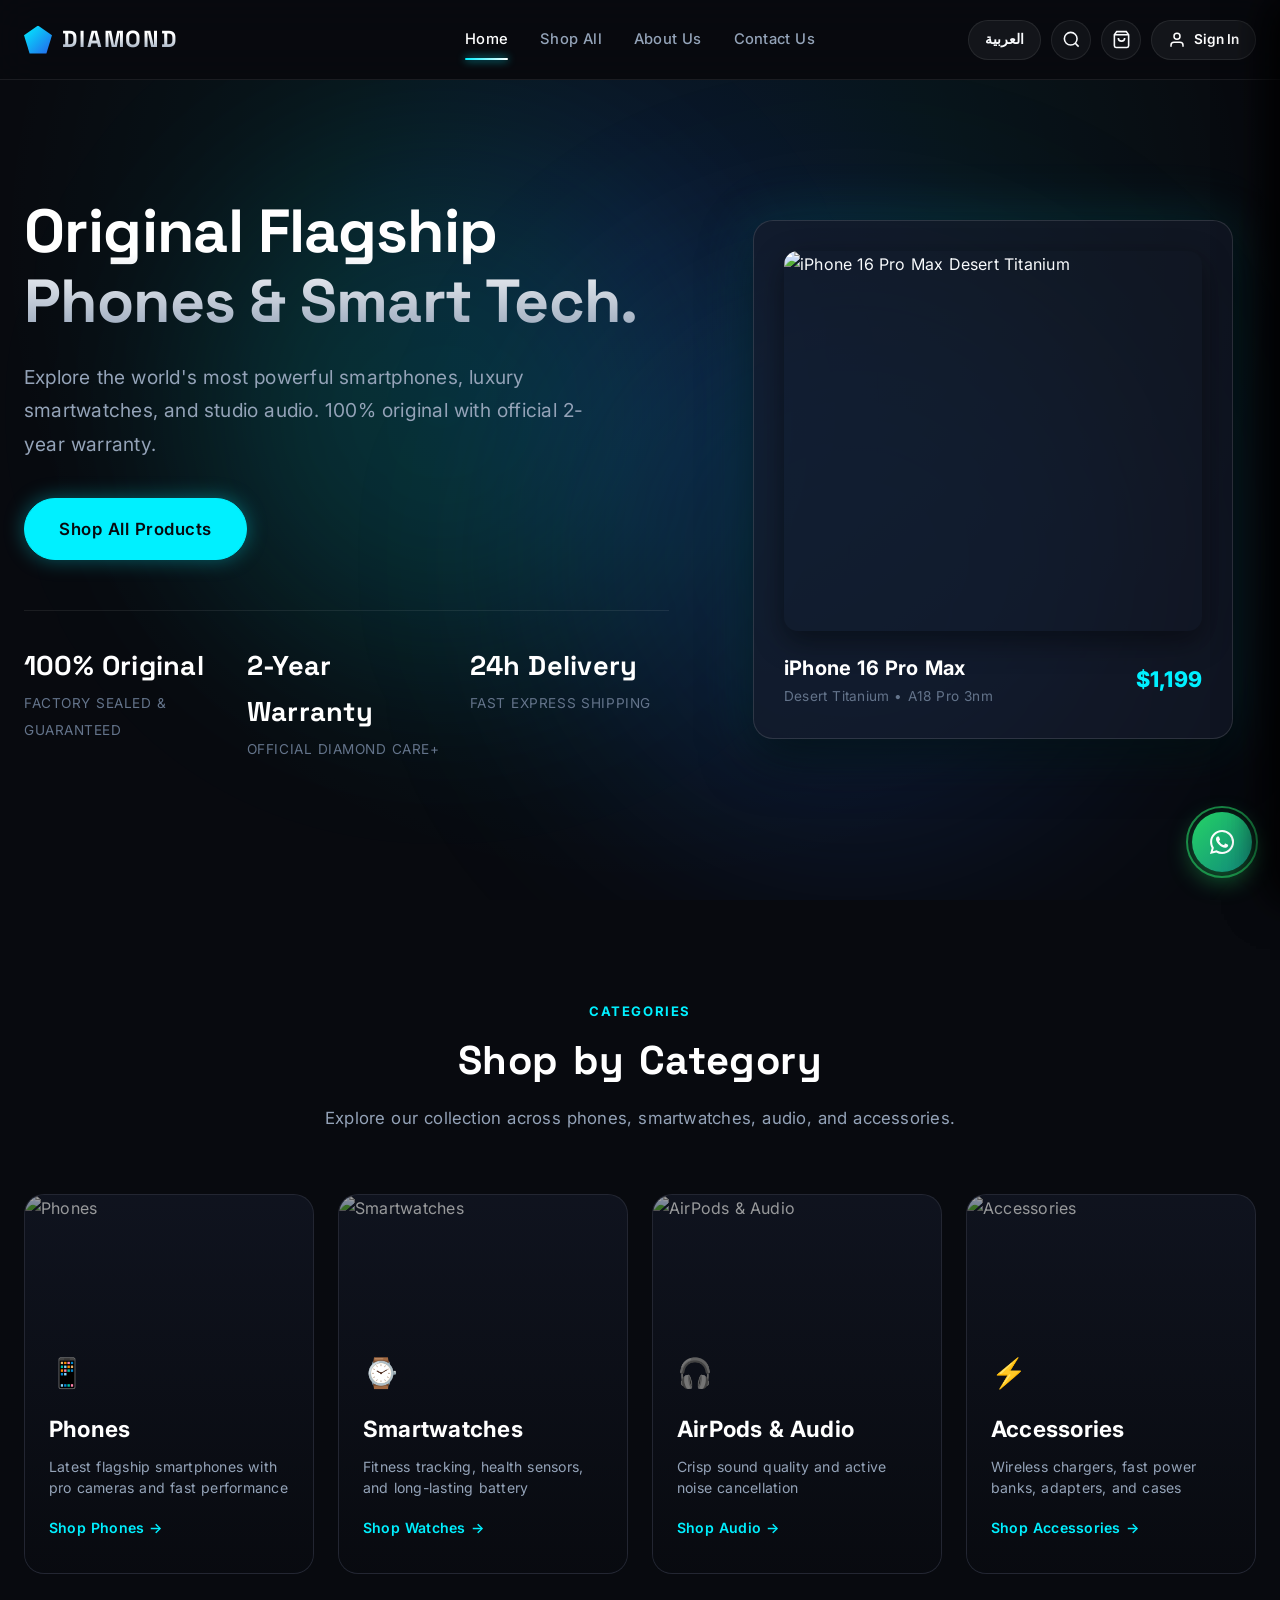
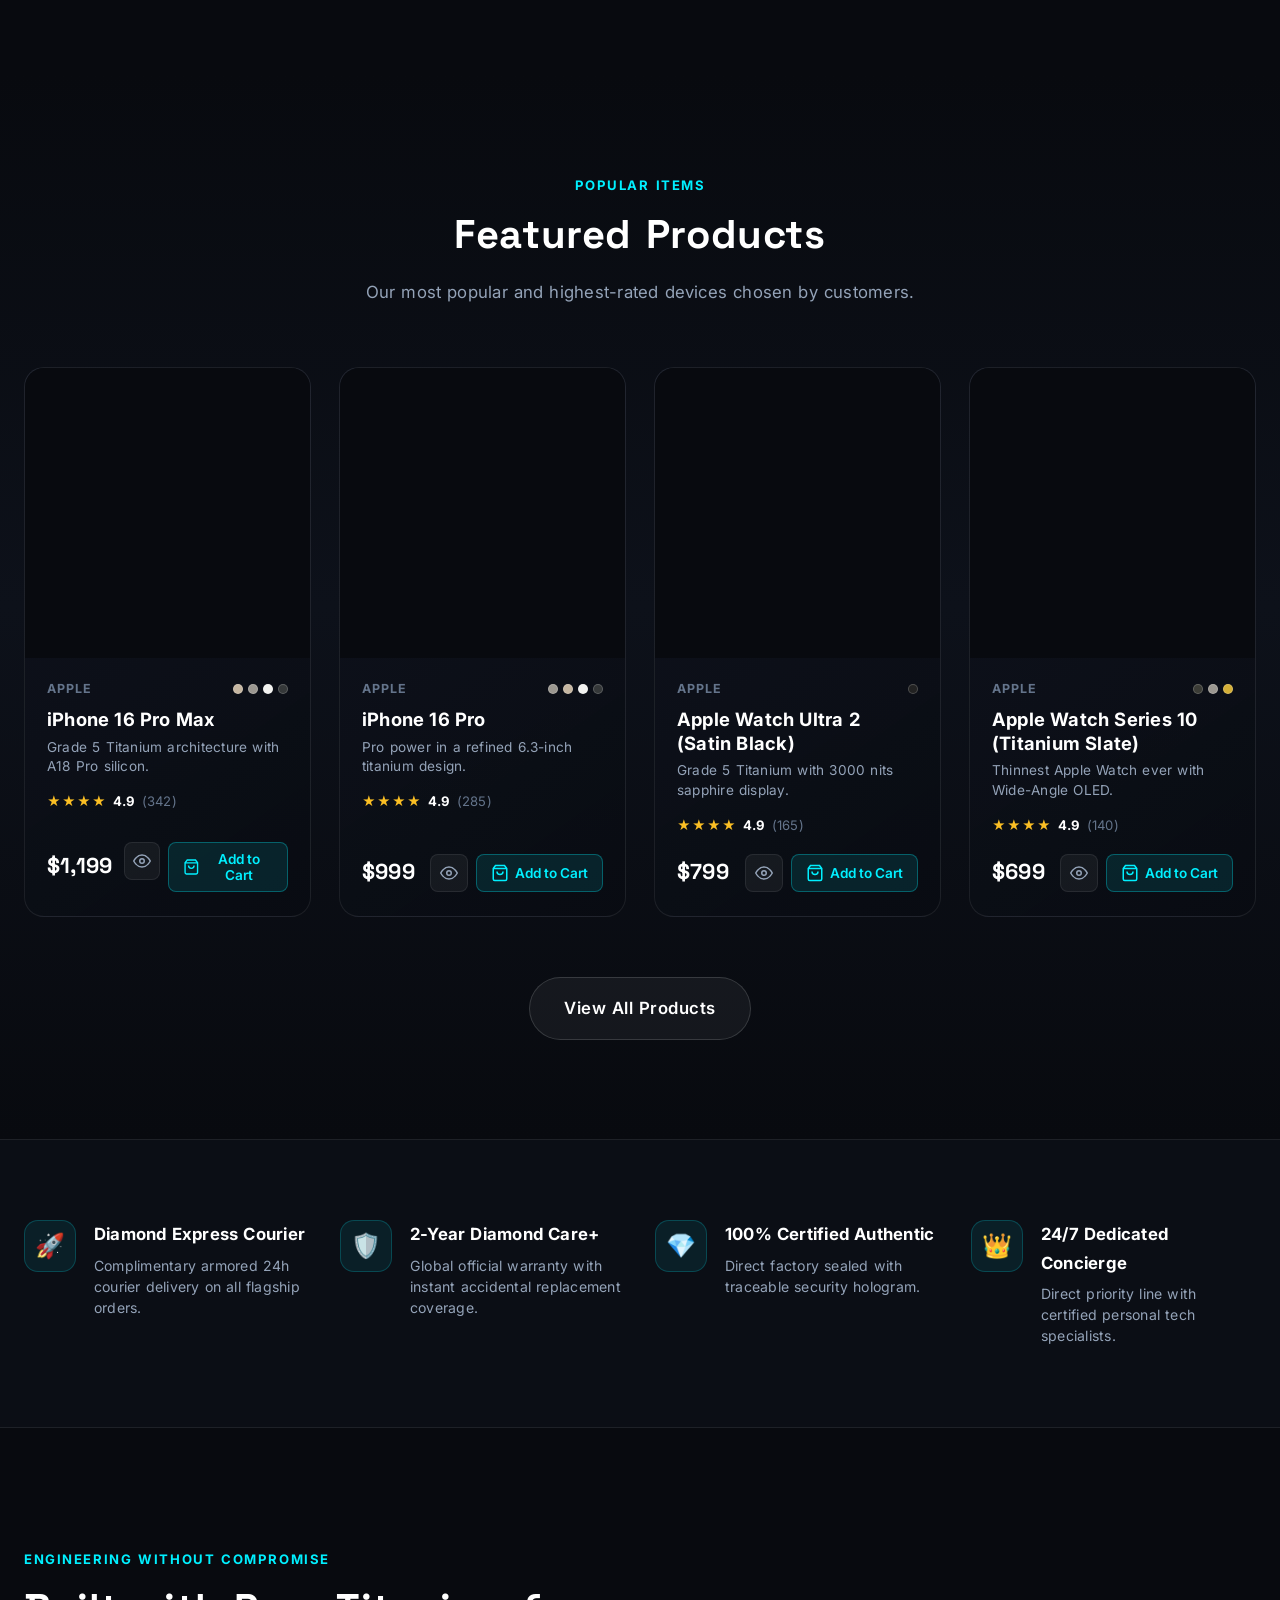
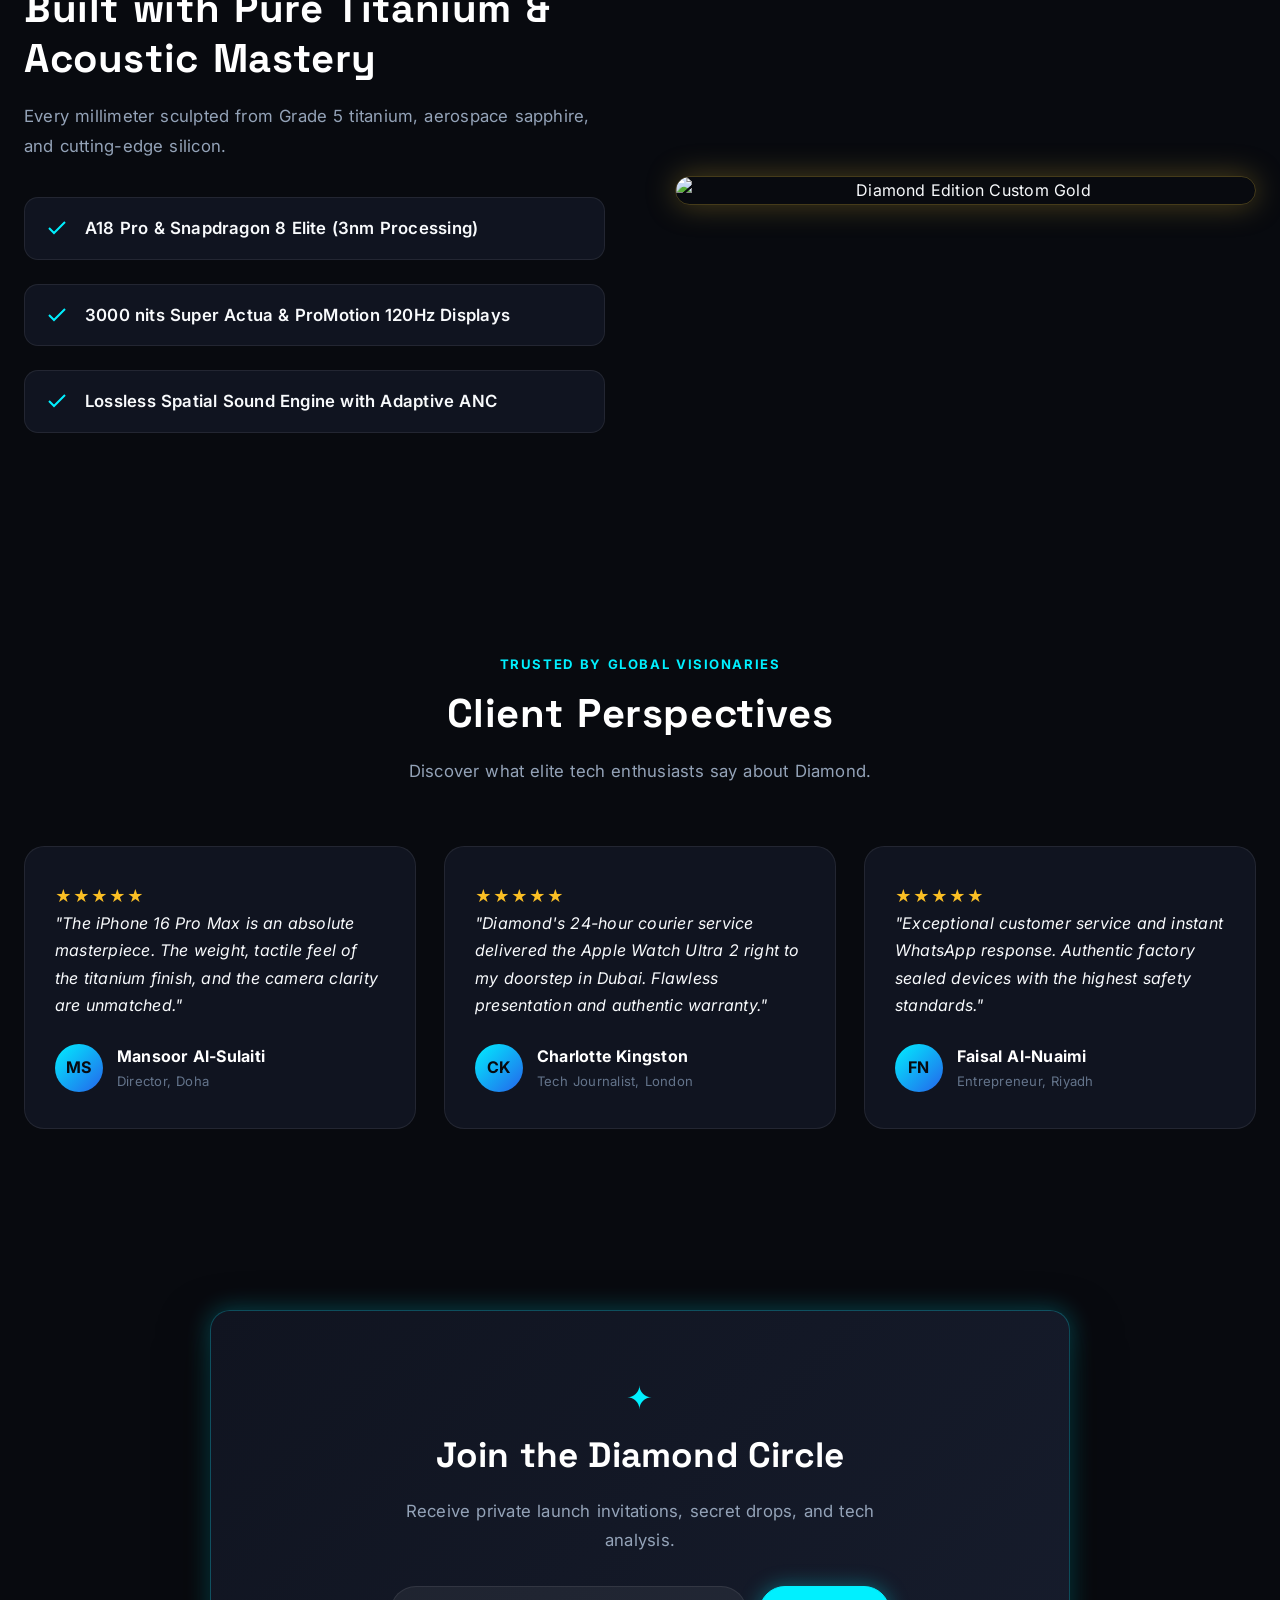
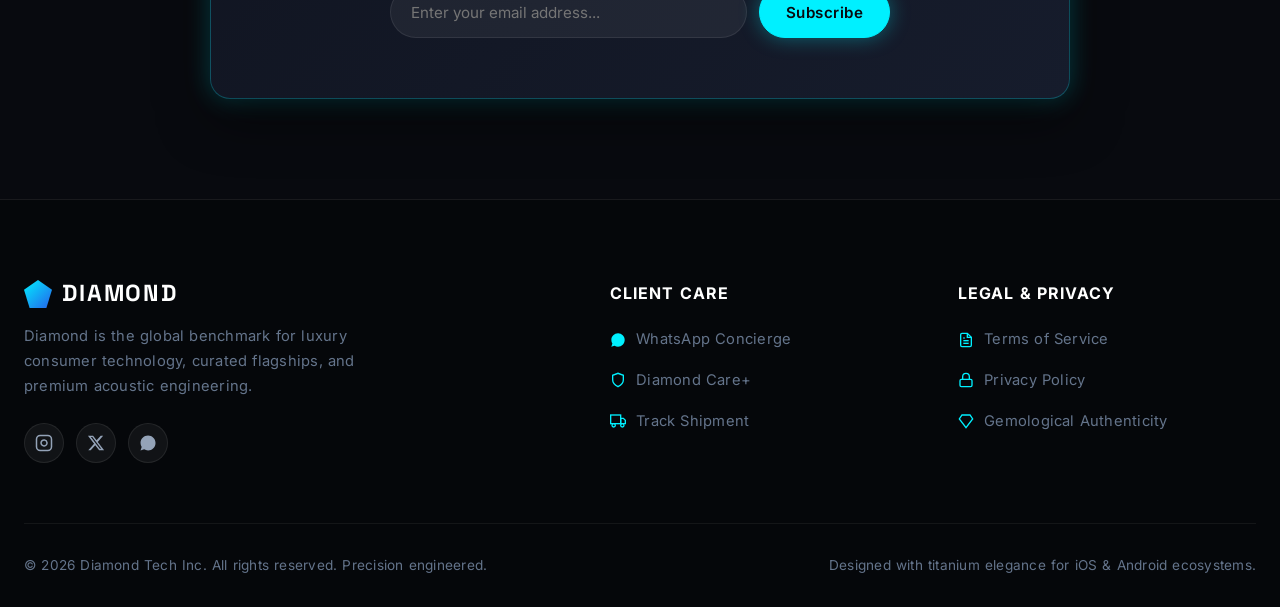
==== index.html @ 1141e65d "changes" ====
<!DOCTYPE html>
<html lang="en" dir="ltr">
<head>
  <meta charset="UTF-8">
  <meta name="viewport" content="width=device-width, initial-scale=1.0">
  <title>Diamond — Next-Gen Tech Elegance | Flagship Phones, Watches & Audio</title>
  <meta name="description" content="Discover Diamond - the luxury benchmark for flagship smartphones, sapphire smartwatches, Hi-Res AirPods, and titanium accessories.">
  <link rel="canonical" href="https://diamondtech.luxury/index.html">

  <!-- Open Graph / Facebook / WhatsApp -->
  <meta property="og:type" content="website">
  <meta property="og:url" content="https://diamondtech.luxury/index.html">
  <meta property="og:title" content="Diamond — Next-Gen Tech Elegance | Flagship Phones, Watches & Audio">
  <meta property="og:description" content="Discover Diamond - the luxury benchmark for flagship smartphones, sapphire smartwatches, Hi-Res AirPods, and titanium accessories.">
  <meta property="og:image" content="https://images.unsplash.com/photo-1592750475338-74b7b21085ab?auto=format&fit=crop&w=1200&q=85">
  <meta property="og:site_name" content="Diamond Luxury Tech">

  <!-- Twitter / X -->
  <meta name="twitter:card" content="summary_large_image">
  <meta name="twitter:title" content="Diamond — Next-Gen Tech Elegance">
  <meta name="twitter:description" content="Discover Diamond - luxury benchmark for flagship smartphones, smartwatches, and acoustics.">
  <meta name="twitter:image" content="https://images.unsplash.com/photo-1592750475338-74b7b21085ab?auto=format&fit=crop&w=1200&q=85">

  <!-- Schema.org WebSite Structured Data -->
  <script type="application/ld+json">
  {
    "@context": "https://schema.org",
    "@type": "WebSite",
    "name": "Diamond Luxury Tech",
    "url": "https://diamondtech.luxury/",
    "potentialAction": {
      "@type": "SearchAction",
      "target": "https://diamondtech.luxury/shop.html?search={search_term_string}",
      "query-input": "required name=search_term_string"
    }
  }
  </script>
  
  <!-- Favicon Vector -->
  <link rel="icon" type="image/svg+xml" href="data:image/svg+xml,<svg xmlns='http://www.w3.org/2000/svg' viewBox='0 0 100 100'><polygon points='50,5 95,35 80,95 20,95 5,35' fill='%2300f0ff'/></svg>">
  
  <!-- Stylesheets -->
  <link rel="stylesheet" href="css/style.css">
  <link rel="stylesheet" href="css/components.css">
  <link rel="stylesheet" href="css/rtl.css">
</head>
<body>

  <!-- Sticky Luxury Header -->
  <header class="diamond-navbar">
    <div class="container navbar-inner">
      <!-- Brand Logo -->
      <a href="index.html" class="brand-logo" aria-label="Diamond Home">
        <span class="diamond-gem-icon"></span>
        <span class="brand-name-text" data-i18n="brandName">Diamond</span>
      </a>

      <!-- Desktop Navigation Links -->
      <nav class="nav-menu">
        <ul class="nav-links">
          <li><a href="index.html" class="nav-link is-active" data-i18n="navHome">Home</a></li>
          <li><a href="shop.html" class="nav-link" data-i18n="navShop">Shop All</a></li>
          <li><a href="about.html" class="nav-link" data-i18n="navAbout">About Us</a></li>
          <li><a href="contact.html" class="nav-link" data-i18n="navContact">Contact Us</a></li>
        </ul>
      </nav>

      <!-- Nav Actions -->
      <div class="nav-actions">
        <!-- Language Switcher -->
        <button type="button" class="btn-lang-toggle" title="Switch Language (EN / AR)">
          <span class="lang-text">العربية</span>
        </button>

        <!-- Search Button -->
        <button type="button" class="nav-icon-btn btn-search-trigger" aria-label="Search">
          <svg width="19" height="19" viewBox="0 0 24 24" fill="none" stroke="currentColor" stroke-width="2"><circle cx="11" cy="11" r="8"></circle><line x1="21" y1="21" x2="16.65" y2="16.65"></line></svg>
        </button>

        <!-- Cart Button (Opens Drawer) -->
        <button type="button" class="nav-icon-btn btn-cart-trigger" aria-label="Shopping Cart">
          <svg width="19" height="19" viewBox="0 0 24 24" fill="none" stroke="currentColor" stroke-width="2"><path d="M6 2L3 6v14a2 2 0 0 0 2 2h14a2 2 0 0 0 2-2V6l-3-4z"></path><line x1="3" y1="6" x2="21" y2="6"></line><path d="M16 10a4 4 0 0 1-8 0"></path></svg>
          <span class="cart-count-badge" style="display:none;">0</span>
        </button>

        <!-- User Authentication Trigger Container -->
        <div class="auth-nav-container"></div>

        <!-- Mobile Menu Toggle -->
        <button type="button" class="mobile-menu-toggle" aria-label="Open Mobile Menu">
          <svg width="22" height="22" viewBox="0 0 24 24" fill="none" stroke="currentColor" stroke-width="2"><line x1="3" y1="12" x2="21" y2="12"></line><line x1="3" y1="6" x2="21" y2="6"></line><line x1="3" y1="18" x2="21" y2="18"></line></svg>
        </button>
      </div>
    </div>
  </header>

  <!-- Mobile Navigation Drawer -->
  <div class="mobile-nav-overlay"></div>
  <div class="mobile-nav-drawer">
    <div class="mobile-nav-header">
      <a href="index.html" class="brand-logo">
        <span class="diamond-gem-icon"></span>
        <span>Diamond</span>
      </a>
      <button type="button" class="btn-close-mobile-nav modal-close-btn">&times;</button>
    </div>
    <ul class="mobile-nav-links">
      <li>
        <a href="#" class="btn-search-trigger">
          <svg class="footer-link-icon" viewBox="0 0 24 24" fill="none" stroke="currentColor" stroke-width="2"><circle cx="11" cy="11" r="8"></circle><line x1="21" y1="21" x2="16.65" y2="16.65"></line></svg>
          <span data-i18n="navSearch">Search</span>
        </a>
      </li>
      <li>
        <a href="index.html">
          <svg class="footer-link-icon" viewBox="0 0 24 24" fill="none" stroke="currentColor" stroke-width="2"><path d="M3 9l9-7 9 7v11a2 2 0 0 1-2 2H5a2 2 0 0 1-2-2z"></path><polyline points="9 22 9 12 15 12 15 22"></polyline></svg>
          <span data-i18n="navHome">Home</span>
        </a>
      </li>
      <li>
        <a href="shop.html">
          <svg class="footer-link-icon" viewBox="0 0 24 24" fill="none" stroke="currentColor" stroke-width="2"><rect x="2" y="7" width="20" height="14" rx="2" ry="2"></rect><path d="M16 21V5a2 2 0 0 0-2-2h-4a2 2 0 0 0-2 2v16"></path></svg>
          <span data-i18n="navShop">Shop All</span>
        </a>
      </li>
      <li>
        <a href="about.html">
          <svg class="footer-link-icon" viewBox="0 0 24 24" fill="none" stroke="currentColor" stroke-width="2"><circle cx="12" cy="12" r="10"></circle><line x1="12" y1="16" x2="12" y2="12"></line><line x1="12" y1="8" x2="12.01" y2="8"></line></svg>
          <span data-i18n="navAbout">About Us</span>
        </a>
      </li>
      <li>
        <a href="contact.html">
          <svg class="footer-link-icon" viewBox="0 0 24 24" fill="none" stroke="currentColor" stroke-width="2"><path d="M22 16.92v3a2 2 0 0 1-2.18 2 19.79 19.79 0 0 1-8.63-3.07 19.5 19.5 0 0 1-6-6 19.79 19.79 0 0 1-3.07-8.67A2 2 0 0 1 4.11 2h3a2 2 0 0 1 2 1.72 12.84 12.84 0 0 0 .7 2.81 2 2 0 0 1-.45 2.11L8.09 9.91a16 16 0 0 0 6 6l1.27-1.27a2 2 0 0 1 2.11-.45 12.84 12.84 0 0 0 2.81.7A2 2 0 0 1 22 16.92z"></path></svg>
          <span data-i18n="navContact">Contact Us</span>
        </a>
      </li>
    </ul>
    <div class="drawer-auth-container auth-drawer-container"></div>
  </div>

  <main class="main-content">
    <!-- Hero Section -->
    <section class="hero-section">
      <div class="hero-glow-orb hero-glow-1"></div>
      <div class="hero-glow-orb hero-glow-2"></div>

      <div class="container hero-grid">
        <!-- Hero Text -->
        <div class="hero-content-col reveal-on-scroll">
          <h1 class="hero-title" data-i18n="heroTitle">Original Flagship Phones & Smart Tech.</h1>

          <p class="hero-subtitle" data-i18n="heroSubtitle">
            Explore the world's most powerful smartphones, luxury smartwatches, and studio audio. 100% original with official 2-year warranty.
          </p>

          <div class="hero-cta-group">
            <a href="shop.html" class="btn btn-primary btn-lg" data-i18n="heroBtnExplore">
              <span>Shop All Products</span>
              <svg width="18" height="18" viewBox="0 0 24 24" fill="none" stroke="currentColor" stroke-width="2"><line x1="5" y1="12" x2="19" y2="12"></line><polyline points="12 5 19 12 12 19"></polyline></svg>
            </a>
          </div>

          <!-- Key Metrics / Guarantees -->
          <div class="hero-stats-row">
            <div class="hero-stat-item">
              <strong data-i18n="heroStat1Value">100% Original</strong>
              <span data-i18n="heroStat1Label">Factory Sealed & Guaranteed</span>
            </div>
            <div class="hero-stat-item">
              <strong data-i18n="heroStat2Value">2-Year Warranty</strong>
              <span data-i18n="heroStat2Label">Official Diamond Care+</span>
            </div>
            <div class="hero-stat-item">
              <strong data-i18n="heroStat3Value">24h Delivery</strong>
              <span data-i18n="heroStat3Label">Fast Express Shipping</span>
            </div>
          </div>
        </div>

        <!-- Hero Media Showcase -->
        <div class="hero-media-wrapper reveal-on-scroll">
          <div class="hero-device-card">
            <img src="https://images.unsplash.com/photo-1695048133142-1a20484d2569?auto=format&fit=crop&w=1000&q=85" alt="iPhone 16 Pro Max Desert Titanium" class="hero-img-showcase">
            <div class="hero-device-meta">
              <div>
                <div class="hero-device-title">iPhone 16 Pro Max</div>
                <div style="font-size: 0.85rem; color: var(--text-muted);">Desert Titanium • A18 Pro 3nm</div>
              </div>
              <div class="hero-device-price">$1,199</div>
            </div>
          </div>
        </div>
      </div>
    </section>

    <!-- Curated Categories Grid -->
    <section class="categories-section">
      <div class="container">
        <div class="section-header reveal-on-scroll">
          <span class="section-tag" data-i18n="categoriesTag">Categories</span>
          <h2 class="section-title" data-i18n="categoriesTitle">Shop by Category</h2>
          <p class="section-subtitle" data-i18n="categoriesSubtitle">Explore our collection across phones, smartwatches, audio, and accessories.</p>
        </div>

        <div class="categories-grid">
          <!-- Category 1: Phones -->
          <a href="shop.html?category=phones" class="category-card reveal-on-scroll">
            <img src="https://images.unsplash.com/photo-1592750475338-74b7b21085ab?auto=format&fit=crop&w=800&q=80" alt="Phones" class="category-card-bg">
            <div class="category-card-content">
              <div class="category-card-icon">📱</div>
              <h3 class="category-card-title" data-i18n="catPhones">Phones</h3>
              <p class="category-card-desc" data-i18n="catPhonesDesc">Latest flagship smartphones with pro cameras and fast performance</p>
              <span class="category-card-link" data-i18n="shopPhonesLink">Shop Phones →</span>
            </div>
          </a>

          <!-- Category 2: Smartwatches -->
          <a href="shop.html?category=watches" class="category-card reveal-on-scroll">
            <img src="https://images.unsplash.com/photo-1508685096489-7aacd43bd3b1?auto=format&fit=crop&w=800&q=80" alt="Smartwatches" class="category-card-bg">
            <div class="category-card-content">
              <div class="category-card-icon">⌚</div>
              <h3 class="category-card-title" data-i18n="catWatches">Smartwatches</h3>
              <p class="category-card-desc" data-i18n="catWatchesDesc">Fitness tracking, health sensors, and long-lasting battery</p>
              <span class="category-card-link" data-i18n="shopWatchesLink">Shop Watches →</span>
            </div>
          </a>

          <!-- Category 3: Audio -->
          <a href="shop.html?category=audio" class="category-card reveal-on-scroll">
            <img src="https://images.unsplash.com/photo-1546435770-a3e426bf472b?auto=format&fit=crop&w=800&q=80" alt="AirPods & Audio" class="category-card-bg">
            <div class="category-card-content">
              <div class="category-card-icon">🎧</div>
              <h3 class="category-card-title" data-i18n="catAudio">AirPods & Audio</h3>
              <p class="category-card-desc" data-i18n="catAudioDesc">Crisp sound quality and active noise cancellation</p>
              <span class="category-card-link" data-i18n="shopAudioLink">Shop Audio →</span>
            </div>
          </a>

          <!-- Category 4: Accessories -->
          <a href="shop.html?category=accessories" class="category-card reveal-on-scroll">
            <img src="https://images.unsplash.com/photo-1586953208448-b95a79798f07?auto=format&fit=crop&w=800&q=80" alt="Accessories" class="category-card-bg">
            <div class="category-card-content">
              <div class="category-card-icon">⚡</div>
              <h3 class="category-card-title" data-i18n="catAccessories">Accessories</h3>
              <p class="category-card-desc" data-i18n="catAccessoriesDesc">Wireless chargers, fast power banks, adapters, and cases</p>
              <span class="category-card-link" data-i18n="shopAccessoriesLink">Shop Accessories →</span>
            </div>
          </a>
        </div>
      </div>
    </section>

    <!-- Best Sellers Showcase -->
    <section class="products-section">
      <div class="container">
        <div class="section-header reveal-on-scroll">
          <span class="section-tag" data-i18n="bestSellersTag">Popular Items</span>
          <h2 class="section-title" data-i18n="bestSellersTitle">Featured Products</h2>
          <p class="section-subtitle" data-i18n="bestSellersSubtitle">Our most popular and highest-rated devices chosen by customers.</p>
        </div>

        <div class="products-grid" id="home-featured-products">
          <!-- Rendered via JS -->
        </div>

        <div class="products-section-footer reveal-on-scroll">
          <a href="shop.html" class="btn btn-outline btn-lg" data-i18n="viewAllProducts">
            <span>View Full Catalog</span>
            <svg width="18" height="18" viewBox="0 0 24 24" fill="none" stroke="currentColor" stroke-width="2"><line x1="5" y1="12" x2="19" y2="12"></line><polyline points="12 5 19 12 12 19"></polyline></svg>
          </a>
        </div>
      </div>
    </section>

    <!-- Value Proposition -->
    <section class="perks-section">
      <div class="container">
        <div class="perks-grid">
          <div class="perk-item reveal-on-scroll">
            <div class="perk-icon-box">🚀</div>
            <div class="perk-content">
              <h4 data-i18n="perk1Title">Diamond Express Courier</h4>
              <p data-i18n="perk1Desc">Complimentary armored 24h courier delivery on all flagship orders.</p>
            </div>
          </div>

          <div class="perk-item reveal-on-scroll">
            <div class="perk-icon-box">🛡️</div>
            <div class="perk-content">
              <h4 data-i18n="perk2Title">2-Year Diamond Care+</h4>
              <p data-i18n="perk2Desc">Global official warranty with instant accidental replacement coverage.</p>
            </div>
          </div>

          <div class="perk-item reveal-on-scroll">
            <div class="perk-icon-box">💎</div>
            <div class="perk-content">
              <h4 data-i18n="perk3Title">100% Certified Authentic</h4>
              <p data-i18n="perk3Desc">Direct factory sealed with traceable security hologram.</p>
            </div>
          </div>

          <div class="perk-item reveal-on-scroll">
            <div class="perk-icon-box">👑</div>
            <div class="perk-content">
              <h4 data-i18n="perk4Title">24/7 Dedicated Concierge</h4>
              <p data-i18n="perk4Desc">Direct priority line with certified personal tech specialists.</p>
            </div>
          </div>
        </div>
      </div>
    </section>

    <!-- Tech Spec Feature Highlight -->
    <section class="tech-highlight-section">
      <div class="container">
        <div class="tech-highlight-grid">
          <div class="reveal-on-scroll">
            <span class="section-tag" data-i18n="compareTitle">Engineering Without Compromise</span>
            <h2 class="section-title" data-i18n="compareHighlightTitle">Built with Pure Titanium & Acoustic Mastery</h2>
            <p class="section-subtitle" data-i18n="compareSubtitle">Every millimeter sculpted from Grade 5 titanium, aerospace sapphire, and cutting-edge silicon.</p>

            <div class="tech-feature-list">
              <div class="tech-feature-item">
                <svg width="24" height="24" viewBox="0 0 24 24" fill="none" stroke="currentColor" stroke-width="2"><polyline points="20 6 9 17 4 12"></polyline></svg>
                <span data-i18n="compareChip">A18 Pro & Snapdragon 8 Elite (3nm Processing)</span>
              </div>
              <div class="tech-feature-item">
                <svg width="24" height="24" viewBox="0 0 24 24" fill="none" stroke="currentColor" stroke-width="2"><polyline points="20 6 9 17 4 12"></polyline></svg>
                <span data-i18n="compareDisplay">3000 nits Super Actua & ProMotion 120Hz Displays</span>
              </div>
              <div class="tech-feature-item">
                <svg width="24" height="24" viewBox="0 0 24 24" fill="none" stroke="currentColor" stroke-width="2"><polyline points="20 6 9 17 4 12"></polyline></svg>
                <span data-i18n="compareAudio">Lossless Spatial Sound Engine with Adaptive ANC</span>
              </div>
            </div>
          </div>

          <div class="tech-media-col reveal-on-scroll" style="text-align: center;">
            <img src="https://images.unsplash.com/photo-1591337676887-a217a6970a8a?auto=format&fit=crop&w=900&q=85" alt="Diamond Edition Custom Gold" style="border-radius: var(--radius-lg); box-shadow: var(--shadow-gold-glow); max-width: 100%; border: 1px solid rgba(212,175,55,0.3);">
          </div>
        </div>
      </div>
    </section>

    <!-- Testimonials Section -->
    <section class="testimonials-section">
      <div class="container">
        <div class="section-header reveal-on-scroll">
          <span class="section-tag" data-i18n="testimonialsTitle">Trusted by Global Visionaries</span>
          <h2 class="section-title" data-i18n="testimonialsHeader">Client Perspectives</h2>
          <p class="section-subtitle" data-i18n="testimonialsSubtitle">Discover what elite tech enthusiasts say about Diamond.</p>
        </div>

        <div class="testimonials-grid">
          <div class="testimonial-card reveal-on-scroll">
            <div class="rating-stars">★★★★★</div>
            <p class="testimonial-quote" data-i18n="testimonial1Quote">"The 24K Gold iPhone 16 Pro is an absolute masterpiece. The weight, the tactile feel of the Damascus engraving, and the diamond logo are unmatched in luxury tech."</p>
            <div class="testimonial-author">
              <div class="author-avatar">MS</div>
              <div>
                <div class="author-name" data-i18n="testimonial1Author">Mansoor Al-Sulaiti</div>
                <div class="author-title" data-i18n="testimonial1Title">Private Equity Director, Doha</div>
              </div>
            </div>
          </div>

          <div class="testimonial-card reveal-on-scroll">
            <div class="rating-stars">★★★★★</div>
            <p class="testimonial-quote" data-i18n="testimonial2Quote">"Diamond's 24-hour courier service delivered the Apple Watch Ultra 2 right to my hotel suite in Dubai. Flawless presentation, authentic warranty, and instant setup support."</p>
            <div class="testimonial-author">
              <div class="author-avatar">CK</div>
              <div>
                <div class="author-name" data-i18n="testimonial2Author">Charlotte Kingston</div>
                <div class="author-title" data-i18n="testimonial2Title">Tech Journalist, London</div>
              </div>
            </div>
          </div>

          <div class="testimonial-card reveal-on-scroll">
            <div class="rating-stars">★★★★★</div>
            <p class="testimonial-quote" data-i18n="testimonial3Quote">"Exceptional customer service and instant WhatsApp response. Authentic factory sealed devices with the highest safety standards."</p>
            <div class="testimonial-author">
              <div class="author-avatar">FN</div>
              <div>
                <div class="author-name" data-i18n="testimonial3Author">Faisal Al-Nuaimi</div>
                <div class="author-title" data-i18n="testimonial3Title">Entrepreneur, Riyadh</div>
              </div>
            </div>
          </div>
        </div>
      </div>
    </section>

    <!-- Newsletter Section -->
    <section class="newsletter-section">
      <div class="container">
        <div class="newsletter-card reveal-on-scroll">
          <span style="font-size: 2rem; color: var(--accent-cyan);">✦</span>
          <h3 data-i18n="newsletterTitle">Join the Diamond Circle</h3>
          <p data-i18n="newsletterSubtitle">Receive private launch invitations, secret drops, and tech analysis.</p>
          <form class="newsletter-form">
            <input type="email" class="newsletter-input" placeholder="Enter your email address..." data-i18n-placeholder="newsletterPlaceholder" required>
            <button type="submit" class="btn btn-primary" data-i18n="newsletterBtn">Subscribe</button>
          </form>
        </div>
      </div>
    </section>
  </main>

  <!-- Modern Rich Footer -->
  <footer class="diamond-footer">
    <div class="container">
      <div class="footer-top-grid">
        <!-- Brand Summary -->
        <div class="footer-brand-col">
          <a href="index.html" class="brand-logo">
            <span class="diamond-gem-icon"></span>
            <span data-i18n="brandName">Diamond</span>
          </a>
          <p class="footer-brand-desc" data-i18n="footerDesc">
            Diamond is the global benchmark for luxury consumer technology, curated flagships, and premium acoustic engineering.
          </p>
          <div class="footer-social-links">
            <a href="https://instagram.com" target="_blank" rel="noopener noreferrer" class="footer-social-btn" aria-label="Instagram">
              <svg width="18" height="18" viewBox="0 0 24 24" fill="none" stroke="currentColor" stroke-width="2"><rect x="2" y="2" width="20" height="20" rx="5" ry="5"></rect><path d="M16 11.37A4 4 0 1 1 12.63 8 4 4 0 0 1 16 11.37z"></path><line x1="17.5" y1="6.5" x2="17.51" y2="6.5"></line></svg>
            </a>
            <a href="https://twitter.com" target="_blank" rel="noopener noreferrer" class="footer-social-btn" aria-label="X / Twitter">
              <svg width="18" height="18" viewBox="0 0 24 24" fill="currentColor"><path d="M18.244 2.25h3.308l-7.227 8.26 8.502 11.24H16.17l-5.214-6.817L4.99 21.75H1.68l7.73-8.835L1.254 2.25H8.08l4.713 6.231zm-1.161 17.52h1.833L7.084 4.126H5.117z"/></svg>
            </a>
            <a href="https://wa.me/97471040746" target="_blank" rel="noopener noreferrer" class="footer-social-btn" aria-label="WhatsApp">
              <svg width="18" height="18" viewBox="0 0 24 24" fill="currentColor"><path d="M12.032 2C6.505 2 2.025 6.48 2.025 12.008c0 1.954.563 3.778 1.541 5.321L2 22l4.832-1.528A9.957 9.957 0 0 0 12.032 22C17.56 22 22.04 17.52 22.04 12.008 22.04 6.48 17.56 2 12.032 2z"/></svg>
            </a>
          </div>
        </div>

        <!-- Support / Client Care -->
        <div class="footer-links-col">
          <h4 class="footer-col-title" data-i18n="footerNavSupport">Client Care</h4>
          <ul class="footer-links-list">
            <li>
              <a href="https://wa.me/97471040746" target="_blank" rel="noopener noreferrer">
                <svg class="footer-link-icon" viewBox="0 0 24 24" fill="currentColor"><path d="M12.032 2C6.505 2 2.025 6.48 2.025 12.008c0 1.954.563 3.778 1.541 5.321L2 22l4.832-1.528A9.957 9.957 0 0 0 12.032 22C17.56 22 22.04 17.52 22.04 12.008 22.04 6.48 17.56 2 12.032 2z"/></svg>
                <span data-i18n="footerContact">WhatsApp Concierge</span>
              </a>
            </li>
            <li>
              <a href="about.html">
                <svg class="footer-link-icon" viewBox="0 0 24 24" fill="none" stroke="currentColor" stroke-width="2"><path d="M12 22s8-4 8-10V5l-8-3-8 3v7c0 6 8 10 8 10z"></path></svg>
                <span data-i18n="footerWarranty">Diamond Care+</span>
              </a>
            </li>
            <li>
              <a href="cart.html">
                <svg class="footer-link-icon" viewBox="0 0 24 24" fill="none" stroke="currentColor" stroke-width="2"><rect x="1" y="3" width="15" height="13"></rect><polygon points="16 8 20 8 23 11 23 16 16 16 16 8"></polygon><circle cx="5.5" cy="18.5" r="2.5"></circle><circle cx="18.5" cy="18.5" r="2.5"></circle></svg>
                <span data-i18n="footerTrackOrder">Track Shipment</span>
              </a>
            </li>
          </ul>
        </div>

        <!-- Legal -->
        <div class="footer-links-col">
          <h4 class="footer-col-title" data-i18n="footerNavLegal">Legal & Privacy</h4>
          <ul class="footer-links-list">
            <li>
              <a href="terms.html">
                <svg class="footer-link-icon" viewBox="0 0 24 24" fill="none" stroke="currentColor" stroke-width="2"><path d="M14 2H6a2 2 0 0 0-2 2v16a2 2 0 0 0 2 2h12a2 2 0 0 0 2-2V8z"></path><polyline points="14 2 14 8 20 8"></polyline><line x1="16" y1="13" x2="8" y2="13"></line><line x1="16" y1="17" x2="8" y2="17"></line><polyline points="10 9 9 9 8 9"></polyline></svg>
                <span data-i18n="footerTerms">Terms of Service</span>
              </a>
            </li>
            <li>
              <a href="privacy.html">
                <svg class="footer-link-icon" viewBox="0 0 24 24" fill="none" stroke="currentColor" stroke-width="2"><rect x="3" y="11" width="18" height="11" rx="2" ry="2"></rect><path d="M7 11V7a5 5 0 0 1 10 0v4"></path></svg>
                <span data-i18n="footerPrivacy">Privacy Policy</span>
              </a>
            </li>
            <li>
              <a href="authenticity.html">
                <svg class="footer-link-icon" viewBox="0 0 24 24" fill="none" stroke="currentColor" stroke-width="2"><polygon points="6 3 18 3 22 9 12 22 2 9 6 3"></polygon></svg>
                <span data-i18n="footerGemology">Gemological Authenticity</span>
              </a>
            </li>
          </ul>
        </div>
      </div>

      <div class="footer-bottom">
        <div data-i18n="footerCopyright">© 2026 Diamond Tech Inc. All rights reserved. Precision engineered.</div>
        <div data-i18n="indexFooterDesigned">Designed with titanium elegance for iOS & Android ecosystems.</div>
      </div>
    </div>
  </footer>

  <!-- Scripts -->
  <script src="js/products.js"></script>
  <script src="js/i18n.js"></script>
  <script src="js/cart.js"></script>
  <script src="js/auth.js"></script>
  <script src="js/shop.js"></script>
  <script src="js/app.js"></script>

  <!-- Inline script to render featured products on home -->
  <script>
    document.addEventListener('DOMContentLoaded', () => {
      const container = document.getElementById('home-featured-products');
      if (container) {
        const featured = ProductService.getFeatured().slice(0, 4);
        const lang = I18n.getLang();
        container.innerHTML = featured.map(p => Shop.renderProductCard(p, lang)).join('');

        window.addEventListener('diamond:languageChanged', () => {
          container.innerHTML = featured.map(p => Shop.renderProductCard(p, I18n.getLang())).join('');
        });
      }
    });
  </script>
</body>
</html>
---- css/style.css ----
/**
 * Diamond E-Commerce - Core Design System & Luxury Dark Theme
 * Typography: Inter (EN) & Cairo (AR)
 * Palette: Obsidian (#080a0f), Slate Surface (#101420), Electric Cyan (#00f0ff), Sapphire (#2563eb), Platinum (#f8fafc)
 */

@import url('https://fonts.googleapis.com/css2?family=Cairo:wght@300;400;500;600;700;800;900&family=Inter:wght@300;400;500;600;700;800;900&family=Space+Grotesk:wght@500;700;800&display=swap');

:root {
  /* Color Palette */
  --bg-main: #080a0f;
  --bg-surface: #101420;
  --bg-surface-elevated: #161c2c;
  --bg-surface-glass: rgba(16, 20, 32, 0.75);
  --bg-glass-card: rgba(22, 28, 44, 0.65);
  
  --border-subtle: rgba(255, 255, 255, 0.08);
  --border-glow: rgba(0, 240, 255, 0.35);
  --border-platinum: rgba(248, 250, 252, 0.15);

  --accent-cyan: #00f0ff;
  --accent-cyan-hover: #33f3ff;
  --accent-cyan-glow: rgba(0, 240, 255, 0.25);
  --accent-sapphire: #2563eb;
  --accent-gold: #d4af37;
  --accent-gold-glow: rgba(212, 175, 55, 0.3);
  --accent-danger: #ef4444;
  --accent-success: #10b981;

  --text-primary: #f8fafc;
  --text-secondary: #94a3b8;
  --text-muted: #64748b;
  --text-inverse: #080a0f;

  /* Typography */
  --font-sans: 'Inter', -apple-system, BlinkMacSystemFont, 'Segoe UI', Roboto, sans-serif;
  --font-display: 'Space Grotesk', 'Inter', sans-serif;
  --font-arabic: 'Cairo', sans-serif;

  /* Layout & Sizing */
  --max-width-site: 1360px;
  --header-height: 80px;
  --radius-sm: 8px;
  --radius-md: 14px;
  --radius-lg: 20px;
  --radius-full: 9999px;

  /* Shadows */
  --shadow-sm: 0 4px 12px rgba(0, 0, 0, 0.3);
  --shadow-md: 0 10px 30px rgba(0, 0, 0, 0.45);
  --shadow-lg: 0 20px 50px rgba(0, 0, 0, 0.6);
  --shadow-cyan-glow: 0 0 25px rgba(0, 240, 255, 0.3);
  --shadow-gold-glow: 0 0 30px rgba(212, 175, 55, 0.35);

  /* Transitions */
  --transition-fast: 0.2s cubic-bezier(0.16, 1, 0.3, 1);
  --transition-normal: 0.35s cubic-bezier(0.16, 1, 0.3, 1);
  --transition-slow: 0.6s cubic-bezier(0.16, 1, 0.3, 1);
}

/* Base Reset & Clean Native Scroll */
*, *::before, *::after {
  box-sizing: border-box;
  margin: 0;
  padding: 0;
  scrollbar-width: none;
  -ms-overflow-style: none;
}

::-webkit-scrollbar {
  display: none;
  width: 0;
  height: 0;
}

html {
  font-size: 16px;
  scroll-behavior: smooth;
  -webkit-font-smoothing: antialiased;
  -moz-osx-font-smoothing: grayscale;
}

body {
  font-family: var(--font-sans);
  background-color: var(--bg-main);
  color: var(--text-primary);
  line-height: 1.7;
  word-spacing: 0.05em;
  letter-spacing: 0.015em;
  overflow-x: hidden;
  min-height: 100vh;
  display: flex;
  flex-direction: column;
}

body.rtl-layout {
  font-family: var(--font-arabic);
  word-spacing: 0.07em;
  line-height: 1.8;
}

a {
  color: inherit;
  text-decoration: none;
  transition: color var(--transition-fast);
}

img {
  max-width: 100%;
  height: auto;
  display: block;
}

button, input, select, textarea {
  font-family: inherit;
  font-size: inherit;
  color: inherit;
  border: none;
  background: none;
  outline: none;
}

button {
  cursor: pointer;
  user-select: none;
}

/* Layout Utilities */
.container {
  width: 100%;
  max-width: var(--max-width-site);
  margin: 0 auto;
  padding: 0 24px;
}

.main-content {
  flex: 1 0 auto;
  padding-top: var(--header-height);
}

/* Header & Navbar */
.diamond-navbar {
  position: fixed;
  top: 0;
  left: 0;
  right: 0;
  height: var(--header-height);
  z-index: 1000;
  background: rgba(8, 10, 15, 0.75);
  backdrop-filter: blur(20px);
  -webkit-backdrop-filter: blur(20px);
  border-bottom: 1px solid var(--border-subtle);
  transition: background var(--transition-normal), border-color var(--transition-normal);
}

.diamond-navbar.is-scrolled {
  background: rgba(8, 10, 15, 0.94);
  border-bottom-color: rgba(255, 255, 255, 0.12);
  box-shadow: 0 8px 32px rgba(0, 0, 0, 0.5);
}

.navbar-inner {
  display: grid;
  grid-template-columns: 1fr auto 1fr;
  align-items: center;
  height: 100%;
  gap: 20px;
}

/* Brand Logo */
.brand-logo {
  justify-self: start;
  display: inline-flex;
  align-items: center;
  gap: 10px;
  font-family: var(--font-display);
  font-weight: 700;
  font-size: 1.45rem;
  letter-spacing: 0.08em;
  color: #fff;
  text-transform: uppercase;
  line-height: 1;
}

.diamond-gem-icon {
  width: 28px;
  height: 28px;
  background: linear-gradient(135deg, #00f0ff 0%, #2563eb 100%);
  clip-path: polygon(50% 0%, 100% 35%, 80% 100%, 20% 100%, 0% 35%);
  display: inline-block;
  box-shadow: 0 0 15px rgba(0, 240, 255, 0.5);
  animation: diamondShimmer 4s infinite ease-in-out;
  flex-shrink: 0;
}

@keyframes diamondShimmer {
  0%, 100% { filter: brightness(1) drop-shadow(0 0 8px rgba(0,240,255,0.4)); }
  50% { filter: brightness(1.3) drop-shadow(0 0 16px rgba(0,240,255,0.8)); }
}

.brand-name-text {
  background: linear-gradient(180deg, #ffffff 30%, #94a3b8 100%);
  background-clip: text;
  -webkit-background-clip: text;
  -webkit-text-fill-color: transparent;
}

/* Navigation Links */
.nav-menu {
  justify-self: center;
  display: flex;
  align-items: center;
}

.nav-links {
  display: flex;
  align-items: center;
  gap: 32px;
  list-style: none;
  margin: 0;
  padding: 0;
}

.nav-link {
  display: inline-flex;
  align-items: center;
  justify-content: center;
  font-size: 0.92rem;
  font-weight: 500;
  color: var(--text-secondary);
  padding: 6px 0;
  position: relative;
  transition: color var(--transition-fast);
  line-height: 1.2;
}

.nav-link:hover, .nav-link.is-active {
  color: #fff;
}

.nav-link::after {
  content: '';
  position: absolute;
  bottom: -6px;
  left: 0;
  width: 0%;
  height: 2px;
  background: var(--accent-cyan);
  box-shadow: 0 0 8px var(--accent-cyan);
  transition: width var(--transition-fast);
  border-radius: 2px;
}

.nav-link:hover::after, .nav-link.is-active::after {
  width: 100%;
}

/* Nav Actions */
.nav-actions {
  justify-self: end;
  display: flex;
  align-items: center;
  gap: 10px;
}

.nav-icon-btn {
  width: 40px;
  height: 40px;
  border-radius: var(--radius-full);
  display: inline-flex;
  align-items: center;
  justify-content: center;
  background: rgba(255, 255, 255, 0.04);
  border: 1px solid var(--border-subtle);
  color: var(--text-primary);
  position: relative;
  transition: all var(--transition-fast);
  cursor: pointer;
}

.nav-icon-btn:hover {
  background: rgba(255, 255, 255, 0.1);
  border-color: rgba(255, 255, 255, 0.2);
  transform: translateY(-1px);
  color: var(--accent-cyan);
}

.cart-count-badge, .wishlist-count-badge {
  position: absolute;
  top: -4px;
  right: -4px;
  min-width: 19px;
  height: 19px;
  padding: 0 5px;
  border-radius: var(--radius-full);
  background: var(--accent-cyan);
  color: #080a0f;
  font-size: 0.72rem;
  font-weight: 700;
  display: inline-flex;
  align-items: center;
  justify-content: center;
  box-shadow: 0 0 10px rgba(0, 240, 255, 0.5);
  line-height: 1;
}

.btn-lang-toggle {
  display: inline-flex;
  align-items: center;
  justify-content: center;
  height: 40px;
  padding: 0 16px;
  border-radius: var(--radius-full);
  background: rgba(255, 255, 255, 0.05);
  border: 1px solid var(--border-subtle);
  font-size: 0.85rem;
  font-weight: 600;
  color: var(--text-primary);
  transition: all var(--transition-fast);
  cursor: pointer;
  line-height: 1;
}

.btn-lang-toggle:hover {
  background: rgba(255, 255, 255, 0.12);
  border-color: var(--accent-cyan);
}

.btn-auth-signin {
  display: inline-flex;
  align-items: center;
  gap: 8px;
  height: 40px;
  padding: 0 16px;
  border-radius: var(--radius-full);
  background: rgba(255, 255, 255, 0.05);
  border: 1px solid var(--border-subtle);
  color: #fff;
  font-size: 0.85rem;
  font-weight: 600;
  line-height: 1;
  transition: all var(--transition-fast);
  cursor: pointer;
}

.btn-auth-signin:hover {
  background: rgba(255, 255, 255, 0.12);
  border-color: var(--accent-cyan);
  color: var(--accent-cyan);
}

.mobile-menu-toggle {
  display: none;
  width: 40px;
  height: 40px;
  border-radius: var(--radius-sm);
  align-items: center;
  justify-content: center;
  background: rgba(0, 240, 255, 0.08);
  border: 1px solid rgba(0, 240, 255, 0.25);
  color: #fff;
  cursor: pointer;
  transition: all var(--transition-fast);
}

.mobile-menu-toggle:hover {
  background: rgba(0, 240, 255, 0.18);
  border-color: var(--accent-cyan);
  color: var(--accent-cyan);
  box-shadow: 0 0 14px rgba(0, 240, 255, 0.3);
}

/* Mobile Drawer Search Bar */
.mobile-drawer-search-bar {
  display: flex;
  align-items: center;
  gap: 12px;
  margin: 16px 20px 20px;
  padding: 13px 18px;
  border-radius: var(--radius-md);
  background: rgba(255, 255, 255, 0.05);
  border: 1px solid var(--border-subtle);
  color: var(--text-muted);
  font-size: 0.92rem;
  cursor: pointer;
  transition: all var(--transition-fast);
}

.mobile-drawer-search-bar:hover {
  background: rgba(255, 255, 255, 0.09);
  border-color: var(--accent-cyan);
  color: #fff;
  box-shadow: 0 0 15px rgba(0, 240, 255, 0.15);
}

.mobile-drawer-search-bar svg {
  color: var(--accent-cyan);
  flex-shrink: 0;
}

html[dir="rtl"] .mobile-drawer-search-bar {
  text-align: right;
}

/* Hero Section */
.hero-section {
  position: relative;
  min-height: calc(100vh - var(--header-height));
  display: flex;
  align-items: center;
  justify-content: center;
  padding: 80px 0 100px;
  overflow: hidden;
  background: radial-gradient(circle at 50% 20%, rgba(37, 99, 235, 0.15) 0%, rgba(0, 240, 255, 0.05) 35%, transparent 70%);
}

.hero-glow-orb {
  position: absolute;
  border-radius: 50%;
  filter: blur(100px);
  pointer-events: none;
  z-index: 1;
}

.hero-glow-1 {
  width: 500px;
  height: 500px;
  top: 10%;
  left: 15%;
  background: rgba(0, 240, 255, 0.12);
}

.hero-glow-2 {
  width: 600px;
  height: 600px;
  bottom: 5%;
  right: 10%;
  background: rgba(37, 99, 235, 0.15);
}

.hero-grid {
  display: grid;
  grid-template-columns: 1.1fr 0.9fr;
  align-items: center;
  gap: 60px;
  position: relative;
  z-index: 2;
}

.hero-badge-pill {
  display: inline-flex;
  align-items: center;
  gap: 8px;
  padding: 8px 18px;
  border-radius: var(--radius-full);
  background: rgba(0, 240, 255, 0.08);
  border: 1px solid rgba(0, 240, 255, 0.25);
  color: var(--accent-cyan);
  font-size: 0.84rem;
  font-weight: 600;
  letter-spacing: 0.08em;
  word-spacing: 0.08em;
  text-transform: uppercase;
  margin-bottom: 24px;
}

.hero-title {
  font-family: var(--font-display);
  font-size: clamp(2rem, 5.2vw, 3.8rem);
  font-weight: 800;
  line-height: 1.15;
  letter-spacing: -0.01em;
  word-spacing: normal;
  margin-bottom: 24px;
  background: linear-gradient(180deg, #ffffff 40%, #94a3b8 100%);
  background-clip: text;
  -webkit-background-clip: text;
  -webkit-text-fill-color: transparent;
  overflow-wrap: break-word;
  word-break: normal;
}

.hero-subtitle {
  font-size: clamp(0.95rem, 2vw, 1.2rem);
  color: var(--text-secondary);
  line-height: 1.75;
  margin-bottom: 36px;
  max-width: 560px;
  overflow-wrap: break-word;
}

.hero-cta-group {
  display: flex;
  align-items: center;
  gap: 18px;
  margin-bottom: 50px;
}

.hero-stats-row {
  display: grid;
  grid-template-columns: repeat(3, 1fr);
  gap: 24px;
  padding-top: 32px;
  border-top: 1px solid var(--border-subtle);
}

.hero-stat-item strong {
  display: block;
  font-size: 1.7rem;
  font-weight: 700;
  color: #fff;
  font-family: var(--font-display);
}

.hero-stat-item span {
  font-size: 0.85rem;
  color: var(--text-muted);
  text-transform: uppercase;
  letter-spacing: 0.04em;
}

.hero-media-wrapper {
  position: relative;
  display: flex;
  justify-content: center;
  align-items: center;
}

.hero-device-card {
  position: relative;
  width: 100%;
  max-width: 480px;
  border-radius: var(--radius-lg);
  background: var(--bg-glass-card);
  backdrop-filter: blur(20px);
  -webkit-backdrop-filter: blur(20px);
  border: 1px solid rgba(255, 255, 255, 0.12);
  padding: 30px;
  box-shadow: var(--shadow-lg), 0 0 60px rgba(0, 240, 255, 0.15);
  animation: heroFloat 6s ease-in-out infinite;
}

@keyframes heroFloat {
  0%, 100% { transform: translateY(0px) rotate(0deg); }
  50% { transform: translateY(-12px) rotate(0.5deg); }
}

.hero-img-showcase {
  width: 100%;
  height: 380px;
  object-fit: cover;
  border-radius: var(--radius-md);
  box-shadow: var(--shadow-md);
}

.hero-device-meta {
  margin-top: 20px;
  display: flex;
  justify-content: space-between;
  align-items: center;
}

.hero-device-title {
  font-size: 1.25rem;
  font-weight: 700;
  color: #fff;
}

.hero-device-price {
  font-size: 1.35rem;
  font-weight: 800;
  color: var(--accent-cyan);
}

/* Section Header Shared */
.section-header {
  text-align: center;
  max-width: 700px;
  margin: 0 auto 60px;
}

.section-tag {
  font-size: 0.82rem;
  font-weight: 700;
  text-transform: uppercase;
  letter-spacing: 0.12em;
  word-spacing: 0.1em;
  color: var(--accent-cyan);
  margin-bottom: 14px;
  display: block;
}

.section-title {
  font-family: var(--font-display);
  font-size: 2.5rem;
  font-weight: 800;
  line-height: 1.25;
  letter-spacing: 0.015em;
  word-spacing: 0.08em;
  color: #fff;
  margin-bottom: 18px;
}

.section-subtitle {
  font-size: 1.05rem;
  color: var(--text-secondary);
  line-height: 1.75;
  word-spacing: 0.04em;
}

/* Categories Section */
.categories-section {
  padding: 100px 0;
  position: relative;
}

.categories-grid {
  display: grid;
  grid-template-columns: repeat(4, 1fr);
  gap: 24px;
}

.category-card {
  position: relative;
  border-radius: var(--radius-lg);
  background: var(--bg-surface);
  border: 1px solid var(--border-subtle);
  overflow: hidden;
  padding: 32px 24px;
  display: flex;
  flex-direction: column;
  justify-content: flex-end;
  min-height: 380px;
  transition: all var(--transition-normal);
  text-decoration: none;
}

.category-card::before {
  content: '';
  position: absolute;
  inset: 0;
  background: linear-gradient(180deg, rgba(8, 10, 15, 0.1) 0%, rgba(8, 10, 15, 0.95) 100%);
  z-index: 1;
}

.category-card-bg {
  position: absolute;
  inset: 0;
  width: 100%;
  height: 100%;
  object-fit: cover;
  transition: transform var(--transition-slow);
  filter: brightness(0.7);
}

.category-card:hover {
  transform: translateY(-8px);
  border-color: rgba(0, 240, 255, 0.4);
  box-shadow: 0 16px 40px rgba(0, 0, 0, 0.6), var(--shadow-cyan-glow);
}

.category-card:hover .category-card-bg {
  transform: scale(1.08);
  filter: brightness(0.85);
}

.category-card-content {
  position: relative;
  z-index: 2;
}

.category-card-icon {
  font-size: 1.8rem;
  margin-bottom: 12px;
}

.category-card-title {
  font-size: 1.4rem;
  font-weight: 700;
  color: #fff;
  margin-bottom: 8px;
}

.category-card-desc {
  font-size: 0.88rem;
  color: var(--text-secondary);
  line-height: 1.5;
  margin-bottom: 16px;
}

.category-card-link {
  display: inline-flex;
  align-items: center;
  gap: 6px;
  font-size: 0.88rem;
  font-weight: 600;
  color: var(--accent-cyan);
}

/* Best Sellers Section */
.products-section {
  padding: 100px 0;
  background: linear-gradient(180deg, var(--bg-main) 0%, #0d111a 50%, var(--bg-main) 100%);
}

.products-grid {
  display: grid;
  grid-template-columns: repeat(4, 1fr);
  gap: 28px;
}

.products-section-footer {
  margin-top: 60px;
  text-align: center;
}

/* Value Props / VIP Perks */
.perks-section {
  padding: 80px 0;
  border-top: 1px solid var(--border-subtle);
  border-bottom: 1px solid var(--border-subtle);
  background: rgba(16, 20, 32, 0.4);
}

.perks-grid {
  display: grid;
  grid-template-columns: repeat(4, 1fr);
  gap: 30px;
}

.perk-item {
  display: flex;
  gap: 18px;
  align-items: flex-start;
}

.perk-icon-box {
  width: 52px;
  height: 52px;
  border-radius: var(--radius-md);
  background: rgba(0, 240, 255, 0.08);
  border: 1px solid rgba(0, 240, 255, 0.2);
  display: flex;
  align-items: center;
  justify-content: center;
  font-size: 1.5rem;
  flex-shrink: 0;
  color: var(--accent-cyan);
}

.perk-content h4 {
  font-size: 1.05rem;
  font-weight: 700;
  color: #fff;
  margin-bottom: 6px;
}

.perk-content p {
  font-size: 0.88rem;
  color: var(--text-secondary);
  line-height: 1.5;
}

/* Tech Spec Feature Highlight */
.tech-highlight-section {
  padding: 120px 0;
  position: relative;
  overflow: hidden;
}

.tech-highlight-grid {
  display: grid;
  grid-template-columns: 1fr 1fr;
  align-items: center;
  gap: 70px;
}

.tech-feature-list {
  display: flex;
  flex-direction: column;
  gap: 24px;
  margin-top: 36px;
}

.tech-feature-item {
  display: flex;
  align-items: center;
  gap: 16px;
  padding: 16px 20px;
  border-radius: var(--radius-md);
  background: var(--bg-surface);
  border: 1px solid var(--border-subtle);
  transition: all var(--transition-fast);
}

.tech-feature-item:hover {
  border-color: var(--accent-cyan);
  transform: translateX(6px);
}

.tech-feature-item svg {
  color: var(--accent-cyan);
  flex-shrink: 0;
}

.tech-feature-item span {
  font-weight: 600;
  font-size: 1.05rem;
}

/* Testimonials */
.testimonials-section {
  padding: 100px 0;
}

.testimonials-grid {
  display: grid;
  grid-template-columns: repeat(3, 1fr);
  gap: 28px;
}

.testimonial-card {
  background: var(--bg-surface);
  border: 1px solid var(--border-subtle);
  border-radius: var(--radius-lg);
  padding: 36px 30px;
  display: flex;
  flex-direction: column;
  justify-content: space-between;
  transition: all var(--transition-normal);
}

.testimonial-card:hover {
  border-color: rgba(255, 255, 255, 0.2);
  transform: translateY(-6px);
}

.testimonial-quote {
  font-size: 1rem;
  color: var(--text-primary);
  line-height: 1.7;
  margin-bottom: 24px;
  font-style: italic;
}

.testimonial-author {
  display: flex;
  align-items: center;
  gap: 14px;
}

.author-avatar {
  width: 48px;
  height: 48px;
  border-radius: 50%;
  background: linear-gradient(135deg, #00f0ff, #2563eb);
  display: flex;
  align-items: center;
  justify-content: center;
  font-weight: 700;
  color: #080a0f;
}

.author-name {
  font-weight: 700;
  color: #fff;
}

.author-title {
  font-size: 0.82rem;
  color: var(--text-muted);
}

/* Newsletter Section */
.newsletter-section {
  padding: 80px 0 100px;
}

.newsletter-card {
  background: linear-gradient(135deg, #101420 0%, #161c2c 100%);
  border: 1px solid rgba(0, 240, 255, 0.25);
  border-radius: var(--radius-lg);
  padding: 60px 40px;
  text-align: center;
  max-width: 860px;
  margin: 0 auto;
  box-shadow: 0 20px 50px rgba(0, 0, 0, 0.5), var(--shadow-cyan-glow);
}

.newsletter-card h3 {
  font-family: var(--font-display);
  font-size: 2.2rem;
  font-weight: 800;
  color: #fff;
  margin-bottom: 12px;
}

.newsletter-card p {
  font-size: 1.05rem;
  color: var(--text-secondary);
  max-width: 540px;
  margin: 0 auto 32px;
}

.newsletter-form {
  display: flex;
  max-width: 500px;
  margin: 0 auto;
  gap: 12px;
}

.newsletter-input {
  flex: 1;
  height: 52px;
  padding: 0 20px;
  border-radius: var(--radius-full);
  background: rgba(255, 255, 255, 0.06);
  border: 1px solid var(--border-subtle);
  color: #fff;
  font-size: 0.95rem;
}

.newsletter-input:focus {
  border-color: var(--accent-cyan);
  background: rgba(255, 255, 255, 0.1);
}

/* ==========================================================================
   SHOP / CATALOG PAGE & STICKY SIDEBAR
   ========================================================================== */
.shop-hero-banner {
  padding: 60px 0 40px;
  background: radial-gradient(circle at 50% 10%, rgba(0, 240, 255, 0.08) 0%, transparent 60%);
  border-bottom: 1px solid var(--border-subtle);
  text-align: center;
}

.shop-page-title {
  font-family: var(--font-display);
  font-size: 2.8rem;
  font-weight: 800;
  color: #fff;
  margin-bottom: 10px;
}

.shop-page-subtitle {
  font-size: 1.1rem;
  color: var(--text-secondary);
  max-width: 600px;
  margin: 0 auto 24px;
}

.shop-search-bar-wrap {
  max-width: 520px;
  margin: 0 auto;
  position: relative;
  display: flex;
  align-items: center;
}

.shop-search-bar-wrap svg {
  position: absolute;
  left: 18px;
  color: var(--accent-cyan);
}

html[dir="rtl"] .shop-search-bar-wrap svg {
  left: auto;
  right: 18px;
}

.shop-search-bar-wrap input {
  width: 100%;
  height: 50px;
  padding: 0 20px 0 50px;
  border-radius: var(--radius-full);
  background: var(--bg-surface);
  border: 1px solid var(--border-subtle);
  color: #fff;
  font-size: 0.95rem;
  box-shadow: var(--shadow-sm);
  transition: all var(--transition-fast);
}

html[dir="rtl"] .shop-search-bar-wrap input {
  padding: 0 50px 0 20px;
}

.shop-search-bar-wrap input:focus {
  border-color: var(--accent-cyan);
  box-shadow: 0 0 20px rgba(0, 240, 255, 0.25);
}

.shop-layout-section {
  padding: 50px 0 100px;
}

.shop-grid-container {
  display: grid;
  grid-template-columns: 280px 1fr;
  gap: 36px;
  align-items: flex-start;
}

/* Independent Sticky Scroll for Filters Sidebar */
.shop-sidebar {
  position: sticky;
  top: 90px;
  max-height: calc(100vh - 110px);
  overflow-y: auto;
  scrollbar-width: none; /* Firefox */
  -ms-overflow-style: none; /* IE and Edge */
  background: var(--bg-surface);
  border: 1px solid var(--border-subtle);
  border-radius: var(--radius-lg);
  padding: 24px 24px 80px 24px;
  display: flex;
  flex-direction: column;
  gap: 24px;
  box-shadow: var(--shadow-sm);
}

.shop-sidebar::-webkit-scrollbar {
  display: none;
  width: 0;
  height: 0;
}

.sidebar-header {
  display: flex;
  justify-content: space-between;
  align-items: center;
  padding-bottom: 14px;
  border-bottom: 1px solid var(--border-subtle);
}

.sidebar-title-wrap {
  display: flex;
  align-items: center;
  gap: 8px;
  color: #fff;
  font-weight: 700;
}

.btn-clear-filters {
  font-size: 0.8rem;
  color: var(--text-muted);
  text-decoration: underline;
  transition: color var(--transition-fast);
}

.btn-clear-filters:hover {
  color: var(--accent-cyan);
}

.filter-group-title {
  font-size: 0.9rem;
  font-weight: 700;
  color: #fff;
  margin-bottom: 12px;
  text-transform: uppercase;
  letter-spacing: 0.05em;
}

.filter-options-list {
  display: flex;
  flex-direction: column;
  gap: 8px;
}

.filter-radio-label, .filter-checkbox-label {
  position: relative;
  display: flex;
  justify-content: space-between;
  align-items: center;
  padding: 10px 14px;
  border-radius: 10px;
  background: rgba(255, 255, 255, 0.025);
  border: 1px solid rgba(255, 255, 255, 0.05);
  font-size: 0.88rem;
  color: var(--text-secondary);
  cursor: pointer;
  user-select: none;
  transition: all 0.25s cubic-bezier(0.16, 1, 0.3, 1);
}

.filter-radio-label:hover, .filter-checkbox-label:hover {
  background: rgba(255, 255, 255, 0.06);
  border-color: rgba(255, 255, 255, 0.12);
  color: #fff;
  transform: translateX(4px);
}

html[dir="rtl"] .filter-radio-label:hover, html[dir="rtl"] .filter-checkbox-label:hover {
  transform: translateX(-4px);
}

.filter-radio-label > span:first-child, .filter-checkbox-label > span:first-child, .filter-label-left {
  display: flex;
  align-items: center;
  gap: 12px;
}

.condition-text-block {
  display: flex;
  flex-direction: column;
  gap: 2px;
  text-align: left;
}

html[dir="rtl"] .condition-text-block {
  text-align: right;
}

.condition-main-name {
  font-size: 0.88rem;
  font-weight: 600;
  color: #fff;
  line-height: 1.25;
  white-space: nowrap;
}

.condition-sub-bracket {
  font-size: 0.74rem;
  color: var(--text-muted);
  line-height: 1.2;
  letter-spacing: 0.02em;
  white-space: nowrap;
}

.filter-radio-label:has(input:checked) .condition-sub-bracket {
  color: rgba(0, 240, 255, 0.8);
}

/* Custom styled luxury radio input (replaces default browser radio circle) */
.filter-radio-label input[type="radio"], .filter-checkbox-label input[type="checkbox"] {
  appearance: none;
  -webkit-appearance: none;
  width: 18px;
  height: 18px;
  border: 2px solid rgba(255, 255, 255, 0.25);
  border-radius: 50%;
  outline: none;
  background: rgba(0, 0, 0, 0.35);
  margin: 0;
  cursor: pointer;
  display: grid;
  place-content: center;
  transition: all 0.25s ease;
  flex-shrink: 0;
}

.filter-checkbox-label input[type="checkbox"] {
  border-radius: 5px;
}

.filter-radio-label input[type="radio"]::before {
  content: "";
  width: 8px;
  height: 8px;
  border-radius: 50%;
  transform: scale(0);
  transition: 0.2s transform ease-in-out;
  background-color: var(--accent-cyan);
  box-shadow: 0 0 8px var(--accent-cyan);
}

.filter-checkbox-label input[type="checkbox"]::before {
  content: "";
  width: 10px;
  height: 6px;
  border-left: 2px solid var(--accent-cyan);
  border-bottom: 2px solid var(--accent-cyan);
  transform: rotate(-45deg) scale(0);
  transition: 0.2s transform ease-in-out;
  margin-top: -2px;
}

.filter-radio-label input[type="radio"]:checked, .filter-checkbox-label input[type="checkbox"]:checked {
  border-color: var(--accent-cyan);
  background: rgba(0, 240, 255, 0.12);
  box-shadow: 0 0 10px rgba(0, 240, 255, 0.35);
}

.filter-radio-label input[type="radio"]:checked::before {
  transform: scale(1);
}

.filter-checkbox-label input[type="checkbox"]:checked::before {
  transform: rotate(-45deg) scale(1);
}

.filter-radio-label:has(input:checked), .filter-checkbox-label:has(input:checked) {
  background: linear-gradient(90deg, rgba(0, 240, 255, 0.12) 0%, rgba(0, 240, 255, 0.02) 100%);
  border-color: rgba(0, 240, 255, 0.4);
  color: #ffffff;
  font-weight: 600;
  box-shadow: 0 4px 16px rgba(0, 0, 0, 0.25), 0 0 12px rgba(0, 240, 255, 0.1);
}

html[dir="rtl"] .filter-radio-label:has(input:checked), html[dir="rtl"] .filter-checkbox-label:has(input:checked) {
  background: linear-gradient(270deg, rgba(0, 240, 255, 0.12) 0%, rgba(0, 240, 255, 0.02) 100%);
}

.count-pill {
  font-size: 0.78rem;
  font-weight: 700;
  padding: 3px 10px;
  border-radius: 12px;
  background: rgba(255, 255, 255, 0.06);
  border: 1px solid rgba(255, 255, 255, 0.08);
  color: var(--text-secondary);
  transition: all 0.25s ease;
}

.filter-radio-label:has(input:checked) .count-pill, .filter-checkbox-label:has(input:checked) .count-pill {
  background: rgba(0, 240, 255, 0.2);
  border-color: rgba(0, 240, 255, 0.5);
  color: var(--accent-cyan);
  box-shadow: 0 0 10px rgba(0, 240, 255, 0.3);
}

.price-slider-wrap {
  margin-top: 8px;
}

.price-slider-wrap input[type="range"] {
  width: 100%;
  accent-color: var(--accent-cyan);
  cursor: pointer;
}

.slider-labels {
  display: flex;
  justify-content: space-between;
  font-size: 0.78rem;
  color: var(--text-muted);
  margin-top: 6px;
}

.filter-title-row {
  display: flex;
  justify-content: space-between;
  align-items: center;
}

.price-val-display {
  font-size: 0.95rem;
  font-weight: 700;
  color: var(--accent-cyan);
}

/* Shop Control Bar */
.shop-control-bar {
  display: flex;
  justify-content: space-between;
  align-items: center;
  padding: 16px 20px;
  background: var(--bg-surface);
  border: 1px solid var(--border-subtle);
  border-radius: var(--radius-md);
  margin-bottom: 24px;
}

.shop-results-count {
  font-size: 0.92rem;
  color: var(--text-secondary);
}

.shop-sort-controls {
  display: flex;
  align-items: center;
  gap: 12px;
}

.sort-label {
  font-size: 0.88rem;
  color: var(--text-muted);
}

.sort-select {
  appearance: none;
  -webkit-appearance: none;
  -moz-appearance: none;
  padding: 9px 38px 9px 16px;
  border-radius: 8px;
  background-color: rgba(255, 255, 255, 0.05);
  background-image: url("data:image/svg+xml,%3Csvg xmlns='http://www.w3.org/2000/svg' width='16' height='16' viewBox='0 0 24 24' fill='none' stroke='%2300f0ff' stroke-width='2.2' stroke-linecap='round' stroke-linejoin='round'%3E%3Cpolyline points='6 9 12 15 18 9'%3E%3C/polyline%3E%3C/svg%3E");
  background-repeat: no-repeat;
  background-position: right 14px center;
  background-size: 14px 14px;
  border: 1px solid var(--border-subtle);
  color: #fff;
  font-size: 0.9rem;
  font-weight: 500;
  cursor: pointer;
  outline: none;
  transition: all var(--transition-fast);
}

.sort-select:hover, .sort-select:focus {
  border-color: var(--accent-cyan);
  background-color: rgba(255, 255, 255, 0.08);
  box-shadow: 0 0 16px rgba(0, 240, 255, 0.2);
}

.sort-select option {
  background: #101420;
  color: #fff;
  padding: 10px;
}

html[dir="rtl"] .sort-select,
body.rtl-layout .sort-select {
  padding: 9px 16px 9px 38px;
  background-position: left 14px center;
  text-align: right;
}

.view-toggle-btns {
  display: flex;
  gap: 6px;
  margin-left: 8px;
}

html[dir="rtl"] .view-toggle-btns,
body.rtl-layout .view-toggle-btns {
  margin-left: 0;
  margin-right: 8px;
}

.btn-view-mode {
  width: 36px;
  height: 36px;
  border-radius: var(--radius-sm);
  background: rgba(255, 255, 255, 0.04);
  border: 1px solid var(--border-subtle);
  color: var(--text-muted);
  display: flex;
  align-items: center;
  justify-content: center;
}

.btn-view-mode.active {
  background: rgba(0, 240, 255, 0.15);
  border-color: var(--accent-cyan);
  color: var(--accent-cyan);
}

/* Active Filter Pills Bar */
.active-filter-pills-bar {
  margin-bottom: 20px;
}

.filter-pills-list {
  display: flex;
  flex-wrap: wrap;
  align-items: center;
  gap: 8px;
}

.filter-pill {
  display: inline-flex;
  align-items: center;
  gap: 8px;
  padding: 6px 12px;
  border-radius: var(--radius-full);
  background: rgba(0, 240, 255, 0.1);
  border: 1px solid rgba(0, 240, 255, 0.3);
  color: var(--accent-cyan);
  font-size: 0.82rem;
}

.btn-remove-pill {
  font-size: 1.1rem;
  line-height: 1;
  color: var(--accent-cyan);
  cursor: pointer;
}

.btn-reset-all-pills {
  font-size: 0.82rem;
  color: var(--text-muted);
  text-decoration: underline;
  margin-left: 8px;
}

/* Shop Products Grid & List View */
.shop-products-grid {
  display: grid;
  grid-template-columns: repeat(3, 1fr);
  gap: 24px;
}

.shop-products-grid.list-view {
  grid-template-columns: 1fr;
}

.shop-products-grid.list-view .product-card {
  flex-direction: row;
}

.shop-products-grid.list-view .product-card-img-wrap {
  width: 290px;
  min-width: 290px;
  height: 100%;
  min-height: 280px;
  padding: 0;
}

.shop-products-grid.list-view .product-card-img {
  width: 100%;
  height: 100%;
  object-fit: cover;
}

.catalog-no-results {
  grid-column: 1 / -1;
  text-align: center;
  padding: 80px 20px;
  background: var(--bg-surface);
  border: 1px solid var(--border-subtle);
  border-radius: var(--radius-lg);
}

.no-results-icon {
  font-size: 3rem;
  color: var(--accent-cyan);
  margin-bottom: 14px;
}

.catalog-no-results h3 {
  font-size: 1.4rem;
  color: #fff;
  margin-bottom: 8px;
}

.catalog-no-results p {
  color: var(--text-secondary);
  margin-bottom: 24px;
}

/* ==========================================================================
   PRODUCT DETAIL PAGE
   ========================================================================== */
.breadcrumb-bar {
  padding: 20px 0;
  border-bottom: 1px solid var(--border-subtle);
}

.breadcrumbs-list {
  display: flex;
  align-items: center;
  gap: 10px;
  list-style: none;
  font-size: 0.85rem;
  color: var(--text-muted);
}

.breadcrumbs-list a:hover {
  color: var(--accent-cyan);
}

.breadcrumbs-list .is-current {
  color: #fff;
  font-weight: 600;
}

.product-detail-section {
  padding: 50px 0 80px;
}

.product-detail-grid {
  display: grid;
  grid-template-columns: 1fr 1.15fr;
  gap: 60px;
}

.product-gallery-panel {
  position: sticky;
  top: 90px;
}

.gallery-main-view {
  position: relative;
  background: var(--bg-surface);
  border: 1px solid var(--border-subtle);
  border-radius: var(--radius-lg);
  height: 480px;
  display: flex;
  align-items: center;
  justify-content: center;
  padding: 0;
  overflow: hidden;
  box-shadow: var(--shadow-md);
}

.gallery-main-view img {
  width: 100%;
  height: 100%;
  max-height: 100%;
  object-fit: cover;
  object-position: center;
  transition: transform var(--transition-slow);
}

.gallery-main-view:hover img {
  transform: scale(1.06);
}

.gallery-wishlist-btn {
  position: absolute;
  top: 20px;
  right: 20px;
  width: 44px;
  height: 44px;
  border-radius: 50%;
  background: rgba(8, 10, 15, 0.7);
  border: 1px solid var(--border-subtle);
  display: flex;
  align-items: center;
  justify-content: center;
  color: var(--text-secondary);
  transition: all var(--transition-fast);
}

.gallery-wishlist-btn:hover, .gallery-wishlist-btn.is-active {
  color: #ef4444;
  border-color: rgba(239, 68, 68, 0.4);
}

.gallery-thumbs-row {
  display: flex;
  gap: 14px;
  margin-top: 18px;
}

.gallery-thumb-btn {
  width: 80px;
  height: 80px;
  border-radius: var(--radius-md);
  border: 1px solid var(--border-subtle);
  background: var(--bg-surface);
  padding: 6px;
  cursor: pointer;
  transition: all var(--transition-fast);
}

.gallery-thumb-btn.is-active {
  border-color: var(--accent-cyan);
  box-shadow: 0 0 15px rgba(0, 240, 255, 0.35);
}

.gallery-thumb-btn img {
  width: 100%;
  height: 100%;
  object-fit: contain;
}

.product-info-panel {
  display: flex;
  flex-direction: column;
}

.product-badge-row {
  display: flex;
  align-items: center;
  gap: 12px;
  margin-bottom: 12px;
}

.product-brand-tag {
  font-size: 0.85rem;
  font-weight: 700;
  text-transform: uppercase;
  letter-spacing: 0.08em;
  color: var(--text-muted);
}

.product-detail-heading {
  font-family: var(--font-display);
  font-size: 2.4rem;
  font-weight: 800;
  color: #fff;
  line-height: 1.2;
  margin-bottom: 8px;
}

.product-detail-subtext {
  font-size: 1.05rem;
  color: var(--text-secondary);
  margin-bottom: 18px;
}

.product-rating-row {
  display: flex;
  align-items: center;
  gap: 8px;
  margin-bottom: 24px;
}

.product-pricing-box {
  padding: 20px;
  border-radius: var(--radius-md);
  background: rgba(255, 255, 255, 0.02);
  border: 1px solid var(--border-subtle);
  margin-bottom: 24px;
}

.price-main-display {
  display: flex;
  align-items: baseline;
  gap: 14px;
}

.current-price {
  font-size: 2.2rem;
  font-weight: 800;
  color: var(--accent-cyan);
  font-family: var(--font-display);
}

.vat-shipping-note {
  font-size: 0.82rem;
  color: #34d399;
  margin-top: 6px;
}

.product-short-description {
  font-size: 0.98rem;
  color: var(--text-secondary);
  line-height: 1.7;
  margin-bottom: 30px;
}

.product-configurator {
  display: flex;
  flex-direction: column;
  gap: 24px;
  padding-bottom: 30px;
  border-bottom: 1px solid var(--border-subtle);
  margin-bottom: 30px;
}

.config-label-row {
  display: flex;
  justify-content: space-between;
  align-items: center;
  margin-bottom: 10px;
}

.config-label {
  font-size: 0.88rem;
  font-weight: 600;
  color: var(--text-secondary);
}

.config-selected-val {
  font-size: 0.88rem;
  color: #fff;
}

.color-swatches-grid {
  display: flex;
  gap: 12px;
}

.color-swatch-label {
  cursor: pointer;
}

.color-swatch-label input {
  display: none;
}

.color-swatch-circle {
  display: block;
  width: 34px;
  height: 34px;
  border-radius: 50%;
  border: 2px solid transparent;
  transition: all var(--transition-fast);
}

.color-swatch-label.is-selected .color-swatch-circle {
  border-color: #fff;
  transform: scale(1.2);
  box-shadow: 0 0 15px rgba(0, 240, 255, 0.5);
}

.storage-pills-grid {
  display: flex;
  flex-wrap: wrap;
  gap: 12px;
}

.storage-pill-label {
  cursor: pointer;
}

.storage-pill-label input {
  display: none;
}

.storage-pill-box {
  display: block;
  padding: 10px 18px;
  border-radius: var(--radius-sm);
  background: rgba(255, 255, 255, 0.04);
  border: 1px solid var(--border-subtle);
  font-weight: 600;
  font-size: 0.92rem;
  transition: all var(--transition-fast);
}

.storage-pill-label.is-selected .storage-pill-box {
  background: rgba(0, 240, 255, 0.15);
  border-color: var(--accent-cyan);
  color: var(--accent-cyan);
}

.stock-status-pill {
  display: flex;
  align-items: center;
  gap: 6px;
  font-size: 0.82rem;
  color: var(--text-secondary);
}

.stock-dot {
  width: 8px;
  height: 8px;
  border-radius: 50%;
}

.stock-dot.in-stock {
  background: #10b981;
  box-shadow: 0 0 8px #10b981;
}

.qty-and-cart-row {
  display: flex;
  gap: 16px;
  align-items: center;
}

.quantity-input-box {
  display: flex;
  align-items: center;
  border: 1px solid var(--border-subtle);
  border-radius: var(--radius-full);
  background: rgba(255, 255, 255, 0.04);
  padding: 4px;
}

.btn-qty-adj {
  width: 40px;
  height: 40px;
  font-size: 1.2rem;
  color: #fff;
  display: flex;
  align-items: center;
  justify-content: center;
}

.quantity-input-box input {
  width: 44px;
  text-align: center;
  font-weight: 700;
  font-size: 1rem;
}

.flex-1 {
  flex: 1;
}

.instant-buy-wrap {
  margin-top: 12px;
}

.product-trust-badges {
  display: flex;
  flex-direction: column;
  gap: 12px;
}

.trust-badge-item {
  display: flex;
  align-items: center;
  gap: 12px;
  font-size: 0.88rem;
  color: var(--text-secondary);
}

.trust-badge-item svg {
  color: var(--accent-cyan);
}

/* Product Tabs Section */
.product-tabs-section {
  padding: 60px 0 80px;
  border-top: 1px solid var(--border-subtle);
}

.tabs-nav-bar {
  display: flex;
  border-bottom: 1px solid var(--border-subtle);
  gap: 30px;
  margin-bottom: 40px;
}

.tab-btn {
  padding: 16px 0;
  font-size: 1.05rem;
  font-weight: 600;
  color: var(--text-muted);
  position: relative;
  transition: color var(--transition-fast);
}

.tab-btn.is-active {
  color: #fff;
}

.tab-btn.is-active::after {
  content: '';
  position: absolute;
  bottom: -1px;
  left: 0;
  right: 0;
  height: 2px;
  background: var(--accent-cyan);
  box-shadow: 0 0 10px var(--accent-cyan);
}

.tab-pane {
  display: none;
}

@keyframes tabFadeIn {
  from {
    opacity: 0;
    transform: translateY(12px);
  }
  to {
    opacity: 1;
    transform: translateY(0);
  }
}

.tab-pane.is-active {
  display: block;
  animation: tabFadeIn 0.45s cubic-bezier(0.16, 1, 0.3, 1);
}

.specs-lead-text {
  font-size: 1.1rem;
  line-height: 1.8;
  color: var(--text-secondary);
  max-width: 800px;
  margin: 14px 0 30px;
}

.features-key-highlights {
  display: grid;
  grid-template-columns: repeat(3, 1fr);
  gap: 24px;
}

.highlight-box {
  background: var(--bg-surface);
  border: 1px solid var(--border-subtle);
  border-radius: var(--radius-md);
  padding: 24px;
}

.hl-icon {
  font-size: 1.8rem;
  margin-bottom: 12px;
  color: var(--accent-cyan);
}

.highlight-box h4 {
  font-size: 1.1rem;
  color: #fff;
  margin-bottom: 8px;
}

.highlight-box p {
  font-size: 0.88rem;
  color: var(--text-secondary);
  line-height: 1.5;
}

.specs-table-wrapper {
  display: flex;
  flex-direction: column;
  background: var(--bg-surface);
  border: 1px solid var(--border-subtle);
  border-radius: var(--radius-lg);
  overflow: hidden;
}

.spec-row {
  display: grid;
  grid-template-columns: 260px 1fr;
  padding: 16px 24px;
  border-bottom: 1px solid var(--border-subtle);
}

.spec-row:last-child {
  border-bottom: none;
}

.spec-name {
  font-weight: 700;
  color: #fff;
  font-size: 0.92rem;
}

.spec-value {
  color: var(--text-secondary);
  font-size: 0.92rem;
}

.in-the-box-list {
  list-style: none;
  display: grid;
  grid-template-columns: repeat(2, 1fr);
  gap: 16px;
  background: var(--bg-surface);
  border: 1px solid var(--border-subtle);
  border-radius: var(--radius-lg);
  padding: 30px;
}

.in-the-box-list li {
  display: flex;
  align-items: center;
  gap: 12px;
  font-size: 0.95rem;
  color: var(--text-primary);
}

.reviews-header-summary {
  display: flex;
  justify-content: space-between;
  align-items: center;
  margin-bottom: 30px;
}

.reviews-grid {
  display: flex;
  flex-direction: column;
  gap: 18px;
}

.review-card {
  background: var(--bg-surface);
  border: 1px solid var(--border-subtle);
  border-radius: var(--radius-md);
  padding: 24px;
}

.review-header {
  display: flex;
  justify-content: space-between;
  align-items: center;
  margin-bottom: 14px;
}

.review-author-info {
  display: flex;
  align-items: center;
  gap: 12px;
}

.review-avatar {
  width: 40px;
  height: 40px;
  border-radius: 50%;
  background: var(--accent-cyan);
  color: #080a0f;
  font-weight: 800;
  display: flex;
  align-items: center;
  justify-content: center;
}

.review-author-name {
  font-weight: 700;
  color: #fff;
}

.review-verified-badge {
  font-size: 0.75rem;
  color: #34d399;
}

.review-meta {
  text-align: right;
}

.review-date {
  font-size: 0.78rem;
  color: var(--text-muted);
}

.review-title {
  font-size: 1.05rem;
  color: #fff;
  margin-bottom: 6px;
}

.review-content {
  font-size: 0.92rem;
  color: var(--text-secondary);
  line-height: 1.6;
}

.related-products-section {
  padding: 60px 0 100px;
  border-top: 1px solid var(--border-subtle);
}

/* ==========================================================================
   CART & CHECKOUT PAGE
   ========================================================================== */
.cart-page-section {
  padding: 60px 0 100px;
}

.cart-page-header {
  margin-bottom: 40px;
}

.cart-page-title {
  font-family: var(--font-display);
  font-size: 2.6rem;
  font-weight: 800;
  color: #fff;
}

.cart-page-subtitle {
  font-size: 1.05rem;
  color: var(--text-secondary);
}

.cart-layout-grid {
  display: grid;
  grid-template-columns: 1fr 380px;
  gap: 40px;
  align-items: flex-start;
}

.cart-table-panel {
  background: var(--bg-surface);
  border: 1px solid var(--border-subtle);
  border-radius: var(--radius-lg);
  overflow: hidden;
}

.cart-table {
  width: 100%;
  border-collapse: collapse;
}

.cart-table th {
  padding: 18px 24px;
  text-align: left;
  font-size: 0.82rem;
  text-transform: uppercase;
  color: var(--text-muted);
  border-bottom: 1px solid var(--border-subtle);
}

html[dir="rtl"] .cart-table th {
  text-align: right;
}

.cart-table td {
  padding: 24px;
  border-bottom: 1px solid var(--border-subtle);
  vertical-align: middle;
}

.cart-item-flex {
  display: flex;
  gap: 16px;
  align-items: center;
}

.cart-item-thumb {
  width: 70px;
  height: 70px;
  border-radius: var(--radius-sm);
  background: rgba(255, 255, 255, 0.03);
  padding: 6px;
  display: flex;
  align-items: center;
  justify-content: center;
}

.cart-item-thumb img {
  max-height: 100%;
  object-fit: contain;
}

.cart-item-brand {
  font-size: 0.72rem;
  font-weight: 700;
  color: var(--text-muted);
  text-transform: uppercase;
}

.cart-item-title a {
  color: #fff;
  font-size: 1rem;
  font-weight: 600;
}

.cart-item-variant {
  display: flex;
  align-items: center;
  gap: 6px;
  font-size: 0.8rem;
  color: var(--text-secondary);
  margin-top: 4px;
}

.unit-price, .line-total-price {
  font-weight: 700;
  font-size: 1.1rem;
  color: #fff;
}

.line-total-price {
  color: var(--accent-cyan);
}

.table-qty-control {
  display: inline-flex;
  align-items: center;
  border: 1px solid var(--border-subtle);
  border-radius: var(--radius-sm);
  background: rgba(255, 255, 255, 0.03);
}

.btn-qty-sub, .btn-qty-add {
  width: 32px;
  height: 32px;
  font-size: 1rem;
  display: flex;
  align-items: center;
  justify-content: center;
  color: #fff;
}

.qty-val {
  padding: 0 10px;
  font-weight: 700;
  font-size: 0.9rem;
}

.btn-table-remove {
  color: var(--text-muted);
  transition: color var(--transition-fast);
}

.btn-table-remove:hover {
  color: #ef4444;
}

.cart-summary-panel .summary-card {
  background: var(--bg-surface);
  border: 1px solid var(--border-subtle);
  border-radius: var(--radius-lg);
  padding: 30px;
  box-shadow: var(--shadow-md);
}

.summary-title {
  font-size: 1.3rem;
  font-weight: 700;
  color: #fff;
  margin-bottom: 24px;
  padding-bottom: 16px;
  border-bottom: 1px solid var(--border-subtle);
}

.summary-line {
  display: flex;
  justify-content: space-between;
  font-size: 0.95rem;
  color: var(--text-secondary);
  margin-bottom: 14px;
}

.summary-val {
  font-weight: 600;
  color: #fff;
}

.highlight-green {
  color: #34d399;
}

.summary-divider {
  height: 1px;
  background: var(--border-subtle);
  margin: 20px 0;
}

.summary-total-line {
  display: flex;
  justify-content: space-between;
  align-items: center;
  font-size: 1.2rem;
  font-weight: 800;
  color: #fff;
  margin-bottom: 24px;
}

.summary-total-amount {
  font-size: 1.6rem;
  color: var(--accent-cyan);
  font-family: var(--font-display);
}

.promo-box {
  margin-bottom: 24px;
}

.promo-input-row {
  display: flex;
  gap: 8px;
}

.summary-security-footer {
  display: flex;
  align-items: center;
  justify-content: center;
  gap: 8px;
  font-size: 0.78rem;
  color: var(--text-muted);
  margin-top: 18px;
}

.cart-empty-state-card {
  background: var(--bg-surface);
  border: 1px solid var(--border-subtle);
  border-radius: var(--radius-lg);
  padding: 80px 20px;
  text-align: center;
}

.empty-icon-wrap {
  margin-bottom: 20px;
  color: var(--text-muted);
}

.cart-empty-state-card h3 {
  font-size: 1.6rem;
  color: #fff;
  margin-bottom: 8px;
}

.cart-empty-state-card p {
  color: var(--text-secondary);
  margin-bottom: 28px;
}

/* Footer */
.diamond-footer {
  background: #05070a;
  border-top: 1px solid var(--border-subtle);
  padding: 80px 0 30px;
  color: var(--text-secondary);
}

.footer-top-grid {
  display: grid;
  grid-template-columns: 1.8fr 1fr 1fr;
  gap: 50px;
  margin-bottom: 60px;
}

.footer-brand-col .brand-logo {
  margin-bottom: 16px;
}

.footer-brand-desc {
  font-size: 0.92rem;
  line-height: 1.7;
  color: var(--text-muted);
  max-width: 340px;
  margin-bottom: 24px;
}

.footer-social-links {
  display: flex;
  gap: 12px;
}

.footer-social-btn {
  width: 40px;
  height: 40px;
  border-radius: 50%;
  background: rgba(255, 255, 255, 0.05);
  border: 1px solid var(--border-subtle);
  display: flex;
  align-items: center;
  justify-content: center;
  color: var(--text-secondary);
  transition: all var(--transition-fast);
}

.footer-social-btn:hover {
  background: var(--accent-cyan);
  color: #080a0f;
  border-color: var(--accent-cyan);
  transform: translateY(-3px);
  box-shadow: 0 0 15px rgba(0, 240, 255, 0.4);
}

.footer-col-title {
  font-size: 1rem;
  font-weight: 700;
  color: #fff;
  margin-bottom: 20px;
  text-transform: uppercase;
  letter-spacing: 0.06em;
}

.footer-links-list {
  list-style: none;
  display: flex;
  flex-direction: column;
  gap: 12px;
}

.footer-links-list a {
  display: inline-flex;
  align-items: center;
  gap: 10px;
  font-size: 0.92rem;
  color: var(--text-muted);
  transition: all 0.3s cubic-bezier(0.16, 1, 0.3, 1);
  text-decoration: none;
}

.footer-links-list a:hover {
  color: #fff;
  transform: translateX(5px);
}

html[dir="rtl"] .footer-links-list a:hover {
  transform: translateX(-5px);
}

.footer-link-icon {
  width: 16px;
  height: 16px;
  color: var(--accent-cyan);
  flex-shrink: 0;
  transition: transform 0.3s cubic-bezier(0.34, 1.56, 0.64, 1), color 0.3s ease, filter 0.3s ease;
}

.footer-links-list a:hover .footer-link-icon {
  transform: scale(1.2) rotate(4deg);
  color: #fff;
  filter: drop-shadow(0 0 6px var(--accent-cyan));
}

.footer-bottom {
  padding-top: 30px;
  border-top: 1px solid rgba(255, 255, 255, 0.06);
  display: flex;
  justify-content: space-between;
  align-items: center;
  font-size: 0.85rem;
  color: var(--text-muted);
}

/* ==========================================================================
   GLOBAL LUXURY ANIMATIONS & KEYFRAMES
   ========================================================================== */
@keyframes heroFloat {
  0%, 100% { transform: translateY(0px) rotate(0deg); }
  50% { transform: translateY(-14px) rotate(0.6deg); }
}

@keyframes glowAuraPulse {
  0%, 100% {
    opacity: 0.35;
    transform: scale(1);
    filter: blur(50px);
  }
  50% {
    opacity: 0.65;
    transform: scale(1.1);
    filter: blur(65px);
  }
}

@keyframes heartPop {
  0% { transform: scale(1); }
  30% { transform: scale(1.4) rotate(-8deg); }
  60% { transform: scale(0.85) rotate(6deg); }
  100% { transform: scale(1) rotate(0deg); }
}

@keyframes badgePop {
  0% { transform: scale(0.4); opacity: 0; }
  60% { transform: scale(1.3); opacity: 1; }
  100% { transform: scale(1); opacity: 1; }
}

@keyframes shimmerSweep {
  0% { transform: translateX(-100%) rotate(25deg); }
  100% { transform: translateX(200%) rotate(25deg); }
}

@keyframes floatGentle {
  0%, 100% { transform: translateY(0); }
  50% { transform: translateY(-6px); }
}

/* Nav Link Sliding Indicator */
.nav-link {
  position: relative;
  transition: color var(--transition-fast);
}

.nav-link::after {
  content: '';
  position: absolute;
  bottom: -6px;
  left: 0;
  width: 0;
  height: 2px;
  background: linear-gradient(90deg, var(--accent-cyan), #fff);
  transition: width 0.35s cubic-bezier(0.16, 1, 0.3, 1);
  border-radius: 2px;
}

.nav-link:hover::after, .nav-link.is-active::after {
  width: 100%;
}

html[dir="rtl"] .nav-link::after {
  left: auto;
  right: 0;
}

/* Enhanced Reveal on Scroll Animations */
.reveal-on-scroll {
  opacity: 0;
  transform: translateY(28px) scale(0.98);
  transition: opacity 0.75s cubic-bezier(0.16, 1, 0.3, 1), transform 0.75s cubic-bezier(0.16, 1, 0.3, 1);
  will-change: transform, opacity;
}

.reveal-on-scroll.is-revealed {
  opacity: 1;
  transform: translateY(0) scale(1);
}

/* Staggered Delay Helpers */
.delay-1 { transition-delay: 80ms; }
.delay-2 { transition-delay: 160ms; }
.delay-3 { transition-delay: 240ms; }
.delay-4 { transition-delay: 320ms; }

/* Interactive Hover Lift on Interactive Cards */
.perk-card, .tech-highlight-card, .testimonial-card, .boutique-story-card, .category-card {
  transition: transform 0.4s cubic-bezier(0.16, 1, 0.3, 1), box-shadow 0.4s cubic-bezier(0.16, 1, 0.3, 1), border-color 0.4s ease;
}

.perk-card:hover, .tech-highlight-card:hover, .testimonial-card:hover, .boutique-story-card:hover {
  transform: translateY(-7px);
  border-color: rgba(0, 240, 255, 0.35);
  box-shadow: 0 16px 36px rgba(0, 0, 0, 0.45), 0 0 25px rgba(0, 240, 255, 0.12);
}

.perk-card:hover .perk-icon-wrap {
  transform: scale(1.15) rotate(6deg);
  box-shadow: 0 0 20px rgba(0, 240, 255, 0.4);
}

.category-card:hover {
  transform: translateY(-8px) scale(1.02);
  border-color: rgba(0, 240, 255, 0.4);
  box-shadow: 0 20px 45px rgba(0, 0, 0, 0.6), 0 0 35px rgba(0, 240, 255, 0.2);
}

.category-card img {
  transition: transform 0.65s cubic-bezier(0.16, 1, 0.3, 1), filter 0.4s ease;
}

.category-card:hover img {
  transform: scale(1.1) rotate(1deg);
  filter: brightness(1.08);
}

/* Responsive Media Queries */
@media (max-width: 1200px) {
  .categories-grid, .products-grid {
    grid-template-columns: repeat(2, 1fr);
  }
  .perks-grid {
    grid-template-columns: repeat(2, 1fr);
  }
  .shop-products-grid {
    grid-template-columns: repeat(2, 1fr);
  }
}

@media (max-width: 992px) {
  .navbar-inner {
    display: flex;
    justify-content: space-between;
    align-items: center;
    width: 100%;
  }
  .nav-links, .nav-menu {
    display: none !important;
  }
  .nav-actions {
    display: flex;
    align-items: center;
    gap: 8px;
    flex-shrink: 0;
  }
  .nav-actions .btn-search-trigger {
    display: none !important;
  }
  .nav-actions .auth-nav-container {
    display: none !important;
  }
  .mobile-menu-toggle {
    display: flex !important;
    width: 40px;
    height: 40px;
    border-radius: var(--radius-sm);
    background: rgba(0, 240, 255, 0.1);
    border: 1px solid rgba(0, 240, 255, 0.35);
    color: #fff;
    align-items: center;
    justify-content: center;
    flex-shrink: 0;
    cursor: pointer;
  }
  .mobile-menu-toggle:hover {
    background: rgba(0, 240, 255, 0.2);
    border-color: var(--accent-cyan);
    color: var(--accent-cyan);
    box-shadow: 0 0 12px rgba(0, 240, 255, 0.3);
  }
  .hero-grid {
    grid-template-columns: 1fr;
    text-align: center;
    gap: 40px;
  }
  .hero-subtitle {
    margin-left: auto;
    margin-right: auto;
  }
  .hero-cta-group {
    justify-content: center;
  }
  .hero-stats-row {
    max-width: 500px;
    margin: 0 auto;
  }
  .tech-highlight-grid {
    grid-template-columns: 1fr;
  }
  .testimonials-grid {
    grid-template-columns: 1fr;
  }
  .footer-top-grid {
    grid-template-columns: 1fr 1fr;
  }
  .shop-grid-container {
    grid-template-columns: 1fr;
  }
  .shop-sidebar {
    position: static;
    max-height: none;
  }
  .product-detail-grid {
    grid-template-columns: 1fr;
  }
  .cart-layout-grid {
    grid-template-columns: 1fr;
  }
}

@media (max-width: 768px) {
  :root {
    --header-height: 70px;
  }
  .navbar-inner {
    display: flex;
    justify-content: space-between;
    align-items: center;
    width: 100%;
  }
  .nav-links, .nav-menu {
    display: none !important;
  }
  .nav-actions {
    display: flex;
    align-items: center;
    gap: 8px;
    flex-shrink: 0;
  }
  .nav-actions .btn-search-trigger {
    display: none !important;
  }
  .nav-actions .auth-nav-container {
    display: none !important;
  }
  .mobile-menu-toggle {
    display: flex !important;
    width: 40px;
    height: 40px;
    border-radius: var(--radius-sm);
    background: rgba(0, 240, 255, 0.1);
    border: 1px solid rgba(0, 240, 255, 0.35);
    color: #fff;
    align-items: center;
    justify-content: center;
    flex-shrink: 0;
    cursor: pointer;
  }
  .mobile-menu-toggle:hover {
    background: rgba(0, 240, 255, 0.2);
    border-color: var(--accent-cyan);
    color: var(--accent-cyan);
    box-shadow: 0 0 12px rgba(0, 240, 255, 0.3);
  }
  .btn-lang-toggle {
    height: 38px;
    padding: 0 12px;
    font-size: 0.82rem;
    flex-shrink: 0;
  }
  .nav-icon-btn {
    width: 38px;
    height: 38px;
    flex-shrink: 0;
  }
  .hero-title {
    font-size: clamp(1.75rem, 6.2vw, 2.35rem);
    line-height: 1.2;
    letter-spacing: -0.01em;
    word-spacing: normal;
  }
  .container {
    padding: 0 16px;
  }
  .categories-grid, .products-grid {
    grid-template-columns: 1fr;
  }
  .perks-grid {
    grid-template-columns: 1fr;
  }
  .shop-products-grid {
    grid-template-columns: 1fr;
  }
  .footer-top-grid {
    grid-template-columns: 1fr;
  }
  .footer-bottom {
    flex-direction: column;
    gap: 12px;
    text-align: center;
  }
  .newsletter-form {
    flex-direction: column;
  }
  .features-key-highlights {
    grid-template-columns: 1fr;
  }
  .spec-row {
    grid-template-columns: 1fr;
    gap: 4px;
  }
  .shop-control-bar {
    flex-direction: column;
    align-items: stretch;
    gap: 14px;
  }
  .shop-sort-controls {
    justify-content: space-between;
    width: 100%;
  }
  .shop-products-grid.list-view .product-card {
    flex-direction: column;
  }
  .shop-products-grid.list-view .product-card-img-wrap {
    width: 100%;
    height: 290px;
  }
}

@media (max-width: 480px) {
  .container {
    padding: 0 14px;
  }
  .hero-title {
    font-size: clamp(1.55rem, 7.2vw, 1.95rem);
    line-height: 1.22;
    letter-spacing: -0.01em;
    word-spacing: normal;
    margin-bottom: 16px;
  }
  .hero-subtitle {
    font-size: 0.92rem;
    line-height: 1.6;
    margin-bottom: 24px;
  }
  .hero-cta-group {
    flex-direction: column;
    width: 100%;
    gap: 12px;
  }
  .hero-cta-group .btn {
    width: 100%;
    justify-content: center;
  }
  .hero-stats-row {
    grid-template-columns: repeat(3, 1fr);
    gap: 8px;
    padding-top: 20px;
  }
  .hero-stat-item strong {
    font-size: 1.25rem;
  }
  .hero-stat-item span {
    font-size: 0.7rem;
  }
  .hero-stat-divider {
    display: none;
  }
  .hero-device-card {
    padding: 18px 14px;
  }
  .hero-img-showcase {
    height: 280px;
  }
  .shop-page-title {
    font-size: 1.85rem;
  }
  .shop-search-bar-wrap {
    width: 100%;
  }
  .shop-header-actions {
    flex-direction: column;
    align-items: stretch;
    gap: 12px;
  }
  .shop-results-bar {
    flex-direction: column;
    align-items: flex-start;
    gap: 12px;
  }
  .boutiques-grid {
    grid-template-columns: 1fr;
  }
  .pillars-grid {
    grid-template-columns: 1fr;
  }
  .story-grid {
    grid-template-columns: 1fr;
  }
  .container {
    padding: 0 16px;
  }
  .contact-discuss-title {
    font-size: 2rem !important;
  }
  .inquiry-brief-heading {
    font-size: 1.6rem !important;
  }
  .channel-val {
    font-size: 0.9rem !important;
    word-break: break-all;
  }
  .product-condition-tag {
    font-size: 0.68rem;
    padding: 3px 7px;
  }
  .nav-actions {
    gap: 6px;
  }
  .btn-lang-toggle {
    height: 36px;
    padding: 0 10px;
    font-size: 0.78rem;
  }
  .nav-icon-btn {
    width: 36px;
    height: 36px;
  }
  .mobile-menu-toggle {
    width: 36px !important;
    height: 36px !important;
  }
  .brand-logo {
    font-size: 1.25rem;
    gap: 6px;
  }
  .diamond-gem-icon {
    width: 20px;
    height: 20px;
  }
}

/* Phone number BiDi Isolation */
.phone-val, [dir="ltr"] {
  direction: ltr !important;
  unicode-bidi: isolate !important;
}

html[dir="rtl"] .phone-val,
body.rtl-layout .phone-val {
  direction: ltr !important;
  unicode-bidi: isolate !important;
  display: inline-block;
}

/* Policy & Legal Compliance Pages */
.policy-page-section {
  padding: 60px 0 100px;
  position: relative;
}

.policy-page-header {
  text-align: center;
  max-width: 760px;
  margin: 0 auto 40px;
}

.policy-page-title {
  font-size: 2.6rem;
  font-weight: 800;
  color: #fff;
  letter-spacing: -0.02em;
  margin-bottom: 12px;
}

.policy-page-subtitle {
  font-size: 1.05rem;
  color: var(--text-secondary);
  line-height: 1.7;
}

.policy-card {
  max-width: 860px;
  margin: 0 auto;
  background: var(--bg-surface);
  border: 1px solid var(--border-subtle);
  border-radius: var(--radius-lg);
  padding: 40px;
  box-shadow: var(--shadow-lg);
}

.policy-badge-row {
  display: flex;
  align-items: center;
  justify-content: space-between;
  padding-bottom: 20px;
  margin-bottom: 28px;
  border-bottom: 1px solid var(--border-subtle);
}

.policy-badge {
  display: inline-flex;
  align-items: center;
  gap: 8px;
  padding: 6px 14px;
  background: rgba(0, 240, 255, 0.1);
  border: 1px solid rgba(0, 240, 255, 0.3);
  border-radius: var(--radius-full);
  color: var(--accent-cyan);
  font-size: 0.82rem;
  font-weight: 700;
  text-transform: uppercase;
}

.policy-updated {
  font-size: 0.85rem;
  color: var(--text-muted);
}

.policy-section-block {
  margin-bottom: 32px;
}

.policy-section-block:last-child {
  margin-bottom: 0;
}

.policy-sec-title {
  font-size: 1.25rem;
  font-weight: 700;
  color: #fff;
  margin-bottom: 10px;
}

.policy-sec-text {
  font-size: 0.96rem;
  color: var(--text-secondary);
  line-height: 1.8;
}

.policy-cta-card {
  margin-top: 36px;
  padding: 24px;
  border-radius: var(--radius-md);
  background: rgba(255, 255, 255, 0.03);
  border: 1px solid var(--border-subtle);
  display: flex;
  align-items: center;
  justify-content: space-between;
  gap: 20px;
}

@media (max-width: 768px) {
  .policy-card {
    padding: 24px 16px;
  }
  .policy-page-title {
    font-size: 2rem;
  }
  .policy-cta-card {
    flex-direction: column;
    text-align: center;
    gap: 16px;
  }
}

/* 4K and Ultra-Wide Displays (>= 1920px and >= 2560px) */
@media (min-width: 1920px) {
  :root {
    --max-width-site: 1600px;
    --header-height: 88px;
  }
  .container {
    max-width: 1600px;
    padding: 0 40px;
  }
  .hero-title {
    font-size: 4.2rem;
  }
  .hero-subtitle {
    font-size: 1.35rem;
    max-width: 660px;
  }
  .hero-device-card {
    max-width: 520px;
  }
  .hero-img-showcase {
    height: 420px;
  }
  .categories-grid {
    grid-template-columns: repeat(4, 1fr);
    gap: 28px;
  }
  .products-grid, .shop-products-grid {
    grid-template-columns: repeat(4, 1fr);
    gap: 28px;
  }
  .perks-grid {
    grid-template-columns: repeat(4, 1fr);
    gap: 28px;
  }
}

@media (min-width: 2560px) {
  :root {
    --max-width-site: 1800px;
    --header-height: 96px;
  }
  .container {
    max-width: 1800px;
    padding: 0 48px;
  }
  .hero-title {
    font-size: 4.8rem;
  }
  .hero-subtitle {
    font-size: 1.45rem;
    max-width: 740px;
  }
  .hero-device-card {
    max-width: 580px;
  }
  .hero-img-showcase {
    height: 460px;
  }
}
---- css/components.css ----
/**
 * Diamond E-Commerce - UI Components & Interactive Elements
 */

/* ==========================================================================
   BUTTONS
   ========================================================================== */
.btn {
  display: inline-flex;
  align-items: center;
  justify-content: center;
  gap: 10px;
  padding: 12px 26px;
  border-radius: var(--radius-full);
  font-weight: 600;
  font-size: 0.95rem;
  letter-spacing: 0.03em;
  word-spacing: 0.06em;
  transition: all 0.35s cubic-bezier(0.16, 1, 0.3, 1);
  text-decoration: none;
  cursor: pointer;
  white-space: nowrap;
  position: relative;
  overflow: hidden;
}

.btn::after {
  content: '';
  position: absolute;
  top: -50%;
  left: -70%;
  width: 45%;
  height: 200%;
  background: linear-gradient(90deg, transparent, rgba(255, 255, 255, 0.28), transparent);
  transform: rotate(25deg);
  transition: none;
  pointer-events: none;
}

.btn:hover::after {
  left: 140%;
  transition: all 0.75s ease-in-out;
}

.btn-lg {
  padding: 16px 34px;
  font-size: 1.05rem;
}

.btn-sm {
  padding: 8px 18px;
  font-size: 0.85rem;
}

.btn-block {
  width: 100%;
  display: flex;
}

.btn-primary {
  background: var(--accent-cyan);
  color: #080a0f;
  border: 1px solid var(--accent-cyan);
  box-shadow: 0 0 20px rgba(0, 240, 255, 0.35);
}

.btn-primary:hover {
  background: var(--accent-cyan-hover);
  box-shadow: 0 0 32px rgba(0, 240, 255, 0.65);
  transform: translateY(-3px);
}

.btn-outline {
  background: rgba(255, 255, 255, 0.05);
  color: #fff;
  border: 1px solid var(--border-platinum);
  backdrop-filter: blur(10px);
}

.btn-outline:hover {
  background: rgba(255, 255, 255, 0.14);
  border-color: #fff;
  transform: translateY(-3px);
  box-shadow: 0 8px 24px rgba(0, 0, 0, 0.4);
}

.btn-gold {
  background: linear-gradient(135deg, #d4af37, #f3e5ab);
  color: #080a0f;
  border: 1px solid #d4af37;
  box-shadow: var(--shadow-gold-glow);
}

.btn-gold:hover {
  filter: brightness(1.15);
  transform: translateY(-3px);
  box-shadow: 0 0 35px rgba(212, 175, 55, 0.6);
}

/* ==========================================================================
   BADGES & PILLS
   ========================================================================== */
.badge-pop {
  animation: badgePop 0.45s cubic-bezier(0.34, 1.56, 0.64, 1);
}

.product-badge {
  display: inline-flex;
  align-items: center;
  padding: 4px 10px;
  border-radius: var(--radius-full);
  font-size: 0.72rem;
  font-weight: 700;
  text-transform: uppercase;
  letter-spacing: 0.06em;
}

.badge-primary {
  background: rgba(0, 240, 255, 0.15);
  color: var(--accent-cyan);
  border: 1px solid rgba(0, 240, 255, 0.4);
}

.badge-hot {
  background: rgba(239, 68, 68, 0.15);
  color: #f87171;
  border: 1px solid rgba(239, 68, 68, 0.4);
}

.badge-new {
  background: rgba(16, 185, 129, 0.15);
  color: #34d399;
  border: 1px solid rgba(16, 185, 129, 0.4);
}

.tier-badge {
  background: linear-gradient(135deg, rgba(212, 175, 55, 0.2), rgba(0, 240, 255, 0.2));
  color: #f8fafc;
  padding: 3px 8px;
  border-radius: 4px;
  font-size: 0.75rem;
  border: 1px solid rgba(255, 255, 255, 0.15);
}

/* ==========================================================================
   PRODUCT CARDS
   ========================================================================== */
.product-card {
  background: linear-gradient(145deg, rgba(16, 20, 32, 0.85), rgba(9, 12, 18, 0.95));
  border: 1px solid var(--border-subtle);
  border-radius: var(--radius-lg);
  overflow: hidden;
  display: flex;
  flex-direction: column;
  transition: transform 0.45s cubic-bezier(0.16, 1, 0.3, 1), box-shadow 0.45s cubic-bezier(0.16, 1, 0.3, 1), border-color 0.4s ease;
  position: relative;
}

.product-card::before {
  content: '';
  position: absolute;
  top: 0;
  left: -120%;
  width: 100%;
  height: 100%;
  background: linear-gradient(105deg, transparent 30%, rgba(0, 240, 255, 0.08) 50%, transparent 70%);
  transition: left 0.75s ease;
  pointer-events: none;
  z-index: 4;
}

.product-card:hover::before {
  left: 150%;
}

.product-card:hover {
  transform: translateY(-10px) scale(1.015);
  border-color: rgba(0, 240, 255, 0.4);
  box-shadow: 0 20px 48px rgba(0, 0, 0, 0.6), 0 0 30px rgba(0, 240, 255, 0.16);
}

.product-card-top {
  position: absolute;
  top: 12px;
  right: 12px;
  display: flex;
  justify-content: flex-end;
  align-items: center;
  z-index: 25;
  pointer-events: none;
}

.product-card-top > * {
  pointer-events: auto;
}

html[dir="rtl"] .product-card-top {
  right: auto;
  left: 12px;
  justify-content: flex-start;
}

.product-condition-tag {
  display: inline-flex;
  align-items: center;
  gap: 4px;
  padding: 4px 10px;
  border-radius: var(--radius-full);
  font-size: 0.72rem;
  font-weight: 700;
  letter-spacing: 0.04em;
  white-space: nowrap;
  backdrop-filter: blur(10px);
  -webkit-backdrop-filter: blur(10px);
  box-shadow: 0 4px 12px rgba(0, 0, 0, 0.35);
}

.badge-condition-new {
  background: rgba(0, 240, 255, 0.12);
  color: var(--accent-cyan);
  border: 1px solid rgba(0, 240, 255, 0.35);
  box-shadow: 0 0 10px rgba(0, 240, 255, 0.15);
}

.badge-condition-likenew {
  background: rgba(16, 185, 129, 0.14);
  color: #10b981;
  border: 1px solid rgba(16, 185, 129, 0.4);
  box-shadow: 0 0 10px rgba(16, 185, 129, 0.15);
}

.badge-condition-certified {
  background: rgba(245, 158, 11, 0.14);
  color: #f59e0b;
  border: 1px solid rgba(245, 158, 11, 0.4);
  box-shadow: 0 0 10px rgba(245, 158, 11, 0.15);
}

.product-badge-wrap,
.product-badge {
  display: none !important;
}

.btn-wishlist-toggle {
  width: 38px;
  height: 38px;
  border-radius: 50%;
  background: rgba(8, 10, 15, 0.9);
  backdrop-filter: blur(16px);
  -webkit-backdrop-filter: blur(16px);
  border: 1px solid rgba(255, 255, 255, 0.15);
  display: flex;
  align-items: center;
  justify-content: center;
  color: var(--text-secondary);
  box-shadow: 0 4px 16px rgba(0, 0, 0, 0.6);
  transition: all 0.35s cubic-bezier(0.34, 1.56, 0.64, 1);
  pointer-events: auto;
}

.btn-wishlist-toggle:hover {
  color: #ef4444;
  border-color: rgba(239, 68, 68, 0.5);
  background: rgba(239, 68, 68, 0.2);
  transform: scale(1.12);
}

.btn-wishlist-toggle.is-active {
  color: #ef4444;
  border-color: rgba(239, 68, 68, 0.6);
  background: rgba(239, 68, 68, 0.25);
  transform: scale(1.05);
}

.btn-wishlist-toggle.is-active svg {
  animation: heartPop 0.45s cubic-bezier(0.175, 0.885, 0.32, 1.275);
}

.product-card-img-wrap {
  width: 100%;
  height: 290px;
  background: #080a0f;
  display: flex;
  align-items: center;
  justify-content: center;
  padding: 0;
  overflow: hidden;
  position: relative;
}

.product-card-img {
  width: 100%;
  height: 100%;
  max-width: 100%;
  max-height: 100%;
  margin: 0;
  object-fit: cover;
  object-position: center;
  display: block;
  filter: drop-shadow(0 4px 18px rgba(0, 0, 0, 0.45));
  transition: transform 0.65s cubic-bezier(0.16, 1, 0.3, 1), filter 0.4s ease;
}

.product-card:hover .product-card-img {
  transform: scale(1.08);
  filter: drop-shadow(0 12px 28px rgba(0, 0, 0, 0.65)) brightness(1.06);
}

.product-card-body {
  padding: 20px 22px 24px;
  display: flex;
  flex-direction: column;
  flex: 1;
}

.product-card-meta {
  display: flex;
  justify-content: space-between;
  align-items: center;
  margin-bottom: 8px;
}

.product-card-brand {
  font-size: 0.78rem;
  font-weight: 700;
  text-transform: uppercase;
  letter-spacing: 0.08em;
  color: var(--text-muted);
}

.product-card-colors {
  display: flex;
  gap: 5px;
}

.color-preview-dot {
  width: 10px;
  height: 10px;
  border-radius: 50%;
  border: 1px solid rgba(255, 255, 255, 0.2);
}

.product-card-title {
  font-size: 1.15rem;
  font-weight: 700;
  color: #fff;
  margin-bottom: 6px;
  line-height: 1.3;
}

.product-card-tagline {
  font-size: 0.85rem;
  color: var(--text-secondary);
  line-height: 1.4;
  margin-bottom: 14px;
  display: -webkit-box;
  line-clamp: 2;
  -webkit-line-clamp: 2;
  -webkit-box-orient: vertical;
  overflow: hidden;
}

.product-card-rating {
  display: flex;
  align-items: center;
  gap: 6px;
  margin-bottom: 18px;
  font-size: 0.82rem;
}

.rating-stars {
  color: #fbbf24;
  letter-spacing: 1px;
}

.rating-num {
  font-weight: 700;
  color: #fff;
}

.reviews-num {
  color: var(--text-muted);
}

.product-card-footer {
  margin-top: auto;
  display: flex;
  justify-content: space-between;
  align-items: center;
  gap: 12px;
}

.product-card-price-wrap {
  display: flex;
  flex-direction: column;
}

.product-card-price {
  font-size: 1.35rem;
  font-weight: 800;
  color: #fff;
  font-family: var(--font-display);
}

.product-card-actions {
  display: flex;
  gap: 8px;
}

.btn-card-quickview {
  width: 38px;
  height: 38px;
  border-radius: var(--radius-sm);
  background: rgba(255, 255, 255, 0.05);
  border: 1px solid var(--border-subtle);
  color: var(--text-secondary);
  display: flex;
  align-items: center;
  justify-content: center;
  transition: all var(--transition-fast);
}

.btn-card-quickview:hover {
  background: rgba(255, 255, 255, 0.12);
  color: #fff;
  border-color: rgba(255, 255, 255, 0.3);
}

.btn-card-addcart {
  display: flex;
  align-items: center;
  gap: 6px;
  padding: 8px 14px;
  border-radius: var(--radius-sm);
  background: rgba(0, 240, 255, 0.1);
  border: 1px solid rgba(0, 240, 255, 0.3);
  color: var(--accent-cyan);
  font-size: 0.85rem;
  font-weight: 600;
  transition: all var(--transition-fast);
}

.btn-card-addcart:hover {
  background: var(--accent-cyan);
  color: #080a0f;
  box-shadow: 0 0 15px rgba(0, 240, 255, 0.4);
}

/* ==========================================================================
   MODALS (Search, QuickView, Auth, Checkout, Profile, Orders)
   ========================================================================== */
.diamond-modal-container {
  position: fixed;
  inset: 0;
  z-index: 2000;
  display: flex;
  align-items: center;
  justify-content: center;
  padding: 20px;
  opacity: 0;
  visibility: hidden;
  transition: opacity 0.3s ease, visibility 0.3s ease;
}

.diamond-modal-container.is-open {
  opacity: 1;
  visibility: visible;
}

.modal-backdrop {
  position: absolute;
  inset: 0;
  background: rgba(4, 6, 10, 0.85);
  backdrop-filter: blur(12px);
  -webkit-backdrop-filter: blur(12px);
}

.modal-close-btn {
  position: absolute;
  top: 18px;
  right: 18px;
  width: 36px;
  height: 36px;
  border-radius: 50%;
  background: rgba(255, 255, 255, 0.06);
  border: 1px solid var(--border-subtle);
  color: var(--text-secondary);
  font-size: 1.4rem;
  display: flex;
  align-items: center;
  justify-content: center;
  transition: all var(--transition-fast);
  z-index: 10;
}

.modal-close-btn:hover {
  background: rgba(255, 255, 255, 0.15);
  color: #fff;
  transform: rotate(90deg);
}

/* Search Modal Card */
.search-modal-card {
  position: relative;
  width: 96%;
  max-width: 880px;
  background: var(--bg-surface);
  border: 1px solid var(--border-subtle);
  border-radius: var(--radius-lg);
  box-shadow: var(--shadow-lg), var(--shadow-cyan-glow);
  z-index: 2;
  overflow: hidden;
  transform: translateY(-20px) scale(0.98);
  transition: transform 0.3s cubic-bezier(0.16, 1, 0.3, 1);
}

.diamond-modal-container.is-open .search-modal-card {
  transform: translateY(0) scale(1);
}

.search-modal-header {
  display: flex;
  align-items: center;
  padding: 16px 14px 16px 20px;
  border-bottom: 1px solid var(--border-subtle);
  gap: 14px;
  background: var(--bg-surface);
}

html[dir="rtl"] .search-modal-header {
  padding: 16px 20px 16px 14px;
}

.search-input-icon-wrap {
  display: flex;
  align-items: center;
  justify-content: center;
  color: var(--accent-cyan);
  flex-shrink: 0;
}

.search-modal-input {
  flex: 1;
  font-size: 1.15rem;
  font-weight: 500;
  color: #fff;
  background: transparent;
  border: none;
  outline: none;
  padding: 8px 6px;
  min-width: 0;
  font-family: inherit;
}

.btn-close-search {
  position: static !important;
  width: 36px;
  height: 36px;
  border-radius: 50%;
  background: rgba(255, 255, 255, 0.06);
  border: 1px solid var(--border-subtle);
  color: var(--text-secondary);
  font-size: 1.4rem;
  display: flex;
  align-items: center;
  justify-content: center;
  cursor: pointer;
  transition: all var(--transition-fast);
  flex-shrink: 0;
  margin-inline-start: auto;
  margin-inline-end: -2px;
}

.btn-close-search:hover {
  background: rgba(255, 255, 255, 0.15);
  color: #fff;
  transform: rotate(90deg);
}

.search-modal-body {
  max-height: 520px;
  overflow-y: auto;
  padding: 16px 20px;
}

.search-results-header-row {
  display: flex;
  align-items: center;
  justify-content: space-between;
  margin-bottom: 12px;
  padding: 0 4px;
}

.search-section-header {
  font-size: 0.8rem;
  font-weight: 700;
  text-transform: uppercase;
  letter-spacing: 0.08em;
  color: var(--accent-cyan);
}

.search-view-all-link {
  font-size: 0.82rem;
  font-weight: 600;
  color: var(--text-secondary);
  transition: color var(--transition-fast);
}

.search-view-all-link:hover {
  color: #fff;
}

.search-items-wrapper,
.search-results-list {
  display: flex;
  flex-direction: column;
  gap: 6px;
}

.search-result-item {
  display: flex;
  align-items: center;
  gap: 16px;
  padding: 12px 16px;
  border-radius: var(--radius-md);
  transition: background var(--transition-fast);
}

.search-result-item:hover {
  background: rgba(255, 255, 255, 0.05);
}

.search-item-img {
  width: 54px;
  height: 54px;
  border-radius: var(--radius-sm);
  background: rgba(255, 255, 255, 0.03);
  display: flex;
  align-items: center;
  justify-content: center;
  overflow: hidden;
}

.search-item-img img {
  width: 100%;
  height: 100%;
  object-fit: cover;
}

.search-item-details {
  flex: 1;
  min-width: 0;
}

.search-item-brand {
  font-size: 0.75rem;
  font-weight: 700;
  color: var(--text-muted);
  text-transform: uppercase;
}

.search-item-title {
  font-size: 1rem;
  font-weight: 600;
  color: #fff;
  white-space: nowrap;
  overflow: hidden;
  text-overflow: ellipsis;
}

.search-item-tagline {
  font-size: 0.82rem;
  color: var(--text-secondary);
  white-space: nowrap;
  overflow: hidden;
  text-overflow: ellipsis;
  max-width: 100%;
}

.search-item-pricing {
  text-align: right;
  flex-shrink: 0;
  white-space: nowrap;
  margin-inline-start: 12px;
}

html[dir="rtl"] .search-item-pricing {
  text-align: left;
}

.search-item-price {
  font-size: 1.1rem;
  font-weight: 700;
  color: var(--accent-cyan);
  display: block;
  white-space: nowrap;
}

.search-empty-state {
  text-align: center;
  padding: 48px 20px;
  color: var(--text-muted);
}

.search-empty-state svg {
  margin-bottom: 12px;
}

/* Quick View Modal Card */
.quickview-modal-card {
  position: relative;
  width: 100%;
  max-width: 920px;
  background: var(--bg-surface);
  border: 1px solid var(--border-subtle);
  border-radius: var(--radius-lg);
  box-shadow: var(--shadow-lg);
  z-index: 2;
  overflow: hidden;
  max-height: 90vh;
  overflow-y: auto;
}

.quickview-grid {
  display: grid;
  grid-template-columns: 1fr 1.1fr;
}

.quickview-gallery {
  background: rgba(0, 0, 0, 0.4);
  padding: 0;
  display: flex;
  flex-direction: column;
  align-items: center;
  justify-content: space-between;
  overflow: hidden;
  position: relative;
}

.quickview-main-image {
  width: 100%;
  height: 380px;
  display: flex;
  align-items: center;
  justify-content: center;
  margin-bottom: 0;
  overflow: hidden;
}

.quickview-main-image img {
  width: 100%;
  height: 100%;
  max-height: 100%;
  object-fit: cover;
  object-position: center;
}

.quickview-thumbs {
  display: flex;
  gap: 10px;
  padding: 16px;
  width: 100%;
  justify-content: center;
  background: rgba(0, 0, 0, 0.3);
}

.qv-thumb {
  width: 50px;
  height: 50px;
  border-radius: var(--radius-sm);
  border: 1px solid var(--border-subtle);
  background: rgba(255, 255, 255, 0.03);
  padding: 4px;
}

.qv-thumb.active {
  border-color: var(--accent-cyan);
}

.qv-thumb img {
  width: 100%;
  height: 100%;
  object-fit: cover;
}

.quickview-info {
  padding: 40px;
  display: flex;
  flex-direction: column;
}

.quickview-title {
  font-size: 1.6rem;
  font-weight: 700;
  color: #fff;
  margin: 6px 0 10px;
}

.quickview-price-row {
  display: flex;
  align-items: center;
  gap: 12px;
  margin: 12px 0 16px;
}

.quickview-price {
  font-size: 1.7rem;
  font-weight: 800;
  color: var(--accent-cyan);
  font-family: var(--font-display);
}

.quickview-desc {
  font-size: 0.92rem;
  color: var(--text-secondary);
  line-height: 1.6;
  margin-bottom: 24px;
}

/* Option Selectors */
.option-group {
  margin-bottom: 18px;
}

.option-label {
  display: block;
  font-size: 0.85rem;
  font-weight: 600;
  color: var(--text-secondary);
  margin-bottom: 8px;
}

.color-options-wrap, .storage-options-wrap {
  display: flex;
  flex-wrap: wrap;
  gap: 10px;
}

.color-option input, .storage-option input {
  display: none;
}

.color-swatch {
  display: block;
  width: 28px;
  height: 28px;
  border-radius: 50%;
  border: 2px solid transparent;
  cursor: pointer;
  transition: transform var(--transition-fast);
}

.color-option.active .color-swatch, .color-swatch-label.is-selected .color-swatch-circle {
  border-color: #fff;
  transform: scale(1.15);
  box-shadow: 0 0 10px rgba(0, 240, 255, 0.4);
}

.storage-pill, .storage-pill-box {
  display: inline-block;
  padding: 8px 14px;
  border-radius: var(--radius-sm);
  background: rgba(255, 255, 255, 0.05);
  border: 1px solid var(--border-subtle);
  font-size: 0.88rem;
  font-weight: 600;
  cursor: pointer;
  transition: all var(--transition-fast);
}

.storage-option.active .storage-pill, .storage-pill-label.is-selected .storage-pill-box {
  background: rgba(0, 240, 255, 0.15);
  border-color: var(--accent-cyan);
  color: var(--accent-cyan);
}

.qty-selector {
  display: inline-flex;
  align-items: center;
  border: 1px solid var(--border-subtle);
  border-radius: var(--radius-sm);
  background: rgba(255, 255, 255, 0.04);
}

.qty-selector button, .qty-btn {
  width: 36px;
  height: 36px;
  font-size: 1.1rem;
  display: flex;
  align-items: center;
  justify-content: center;
  color: var(--text-primary);
}

.qty-selector input {
  width: 44px;
  text-align: center;
  font-weight: 700;
}

.quickview-actions {
  display: flex;
  flex-direction: column;
  gap: 12px;
  margin-top: auto;
  padding-top: 20px;
}

/* Auth Modals */
.auth-modal-card {
  position: relative;
  width: 100%;
  max-width: 440px;
  background: var(--bg-surface);
  border: 1px solid var(--border-subtle);
  border-radius: var(--radius-lg);
  padding: 40px 32px;
  z-index: 2;
  box-shadow: var(--shadow-lg);
}

.auth-card-header {
  text-align: center;
  margin-bottom: 28px;
}

.auth-logo-symbol {
  font-size: 2rem;
  color: var(--accent-cyan);
  margin-bottom: 8px;
}

.auth-title {
  font-size: 1.5rem;
  font-weight: 700;
  color: #fff;
  margin-bottom: 6px;
}

.auth-subtitle {
  font-size: 0.88rem;
  color: var(--text-secondary);
}

.auth-form {
  display: flex;
  flex-direction: column;
  gap: 18px;
}

.form-group {
  display: flex;
  flex-direction: column;
  gap: 6px;
}

.form-label {
  font-size: 0.85rem;
  font-weight: 600;
  color: var(--text-secondary);
}

.label-row {
  display: flex;
  justify-content: space-between;
  align-items: center;
}

.form-link-subtle {
  font-size: 0.8rem;
  color: var(--text-muted);
}

.form-link-subtle:hover {
  color: var(--accent-cyan);
}

.form-input, .form-select, .form-textarea {
  width: 100%;
  height: 48px;
  padding: 0 16px;
  border-radius: var(--radius-sm);
  background: rgba(255, 255, 255, 0.05);
  border: 1px solid var(--border-subtle);
  color: #fff;
  font-size: 0.95rem;
  transition: all var(--transition-fast);
}

.form-textarea {
  height: 90px;
  padding: 12px 16px;
  resize: vertical;
}

.form-input:focus, .form-select:focus, .form-textarea:focus {
  border-color: var(--accent-cyan);
  background: rgba(255, 255, 255, 0.08);
  box-shadow: 0 0 15px rgba(0, 240, 255, 0.2);
}

/* International Country Dial Code Selector & Phone Input Group */
.phone-input-group {
  display: flex;
  gap: 10px;
  align-items: center;
  width: 100%;
}

.country-code-select-wrap {
  position: relative;
  width: 165px;
  flex-shrink: 0;
}

.country-code-select {
  width: 100%;
  height: 48px;
  padding: 0 28px 0 14px;
  border-radius: var(--radius-sm);
  background: rgba(255, 255, 255, 0.06);
  border: 1px solid var(--border-subtle);
  color: #fff;
  font-size: 0.92rem;
  font-weight: 600;
  cursor: pointer;
  appearance: none;
  -webkit-appearance: none;
  background-image: url("data:image/svg+xml,%3Csvg xmlns='http://www.w3.org/2000/svg' width='12' height='12' viewBox='0 0 24 24' fill='none' stroke='%2300f0ff' stroke-width='2'%3E%3Cpolyline points='6 9 12 15 18 9'%3E%3C/polyline%3E%3C/svg%3E");
  background-repeat: no-repeat;
  background-position: right 12px center;
  transition: all var(--transition-fast);
}

html[dir="rtl"] .country-code-select {
  padding: 0 12px 0 28px;
  background-position: left 10px center;
}

.country-code-select:focus {
  border-color: var(--accent-cyan);
  box-shadow: 0 0 12px rgba(0, 240, 255, 0.25);
}

.country-code-select option, .country-select-dropdown option {
  background: #101420;
  color: #fff;
  padding: 10px;
}

.phone-input-wrap {
  position: relative;
  flex: 1;
  display: flex;
  align-items: center;
}

.phone-input-wrap .phone-number-field {
  width: 100%;
  padding-right: 40px;
}

html[dir="rtl"] .phone-input-wrap .phone-number-field {
  padding-right: 16px;
  padding-left: 40px;
}

.phone-valid-checkmark {
  position: absolute;
  right: 12px;
  top: 50%;
  transform: translateY(-50%) scale(0);
  opacity: 0;
  width: 24px;
  height: 24px;
  border-radius: 50%;
  background: rgba(34, 197, 94, 0.2);
  border: 1px solid #22c55e;
  display: flex;
  align-items: center;
  justify-content: center;
  pointer-events: none;
  transition: all 0.35s cubic-bezier(0.175, 0.885, 0.32, 1.3);
  box-shadow: 0 0 12px rgba(34, 197, 94, 0.5);
}

html[dir="rtl"] .phone-valid-checkmark {
  right: auto;
  left: 12px;
}

.phone-input-wrap.is-valid .phone-valid-checkmark {
  opacity: 1;
  transform: translateY(-50%) scale(1);
}

.phone-input-wrap.is-valid .phone-number-field {
  border-color: #22c55e;
  box-shadow: 0 0 14px rgba(34, 197, 94, 0.25);
}

.form-row-2col {
  display: grid;
  grid-template-columns: 1fr 1fr;
  gap: 16px;
}

@media (max-width: 600px) {
  .form-row-2col {
    grid-template-columns: 1fr;
  }
}

.auth-footer {
  margin-top: 24px;
  text-align: center;
  font-size: 0.88rem;
  color: var(--text-secondary);
}

.auth-switch-link {
  color: var(--accent-cyan);
  font-weight: 600;
  margin-left: 6px;
  text-decoration: underline;
}

.auth-error-alert {
  background: rgba(239, 68, 68, 0.15);
  border: 1px solid rgba(239, 68, 68, 0.4);
  color: #f87171;
  padding: 10px 14px;
  border-radius: var(--radius-sm);
  font-size: 0.85rem;
  margin-bottom: 16px;
}

/* User Profile Navbar dropdown */
.user-profile-menu {
  position: relative;
}

.btn-user-avatar {
  display: flex;
  align-items: center;
  gap: 8px;
  padding: 4px 12px 4px 4px;
  border-radius: var(--radius-full);
  background: rgba(255, 255, 255, 0.06);
  border: 1px solid var(--border-subtle);
  transition: all var(--transition-fast);
}

.btn-user-avatar:hover {
  background: rgba(255, 255, 255, 0.12);
  border-color: rgba(255, 255, 255, 0.25);
}

.user-avatar-initials {
  width: 32px;
  height: 32px;
  border-radius: 50%;
  background: linear-gradient(135deg, #00f0ff, #2563eb);
  color: #080a0f;
  font-weight: 800;
  font-size: 0.82rem;
  display: flex;
  align-items: center;
  justify-content: center;
}

.navbar-avatar-img {
  width: 32px;
  height: 32px;
  border-radius: 50%;
  object-fit: cover;
  border: 1px solid var(--accent-cyan);
}

.profile-avatar-preview-box {
  width: 80px;
  height: 80px;
  border-radius: 50%;
  background: rgba(255, 255, 255, 0.08);
  border: 2px solid var(--accent-cyan);
  display: flex;
  align-items: center;
  justify-content: center;
  overflow: hidden;
  box-shadow: 0 0 15px rgba(0, 240, 255, 0.3);
}

.avatar-img-preview {
  width: 100%;
  height: 100%;
  object-fit: cover;
}

.avatar-initials-preview {
  font-size: 1.8rem;
  font-weight: 800;
  color: var(--accent-cyan);
}

.user-name-label {
  font-size: 0.88rem;
  font-weight: 600;
  color: #fff;
}

.user-dropdown-menu {
  position: absolute;
  top: calc(100% + 10px);
  right: 0;
  width: 240px;
  background: var(--bg-surface);
  border: 1px solid var(--border-subtle);
  border-radius: var(--radius-md);
  box-shadow: var(--shadow-lg);
  padding: 12px;
  display: none;
  z-index: 100;
}

.user-dropdown-menu.is-open {
  display: block;
}

.dropdown-header {
  padding: 8px 10px 12px;
}

.user-dropdown-name {
  font-weight: 700;
  color: #fff;
}

.user-dropdown-email {
  font-size: 0.8rem;
  color: var(--text-muted);
}

.dropdown-divider {
  height: 1px;
  background: var(--border-subtle);
  margin: 6px 0;
}

.dropdown-item {
  display: flex;
  align-items: center;
  gap: 10px;
  padding: 10px 12px;
  border-radius: var(--radius-sm);
  font-size: 0.88rem;
  color: var(--text-secondary);
  width: 100%;
  text-align: left;
  transition: all var(--transition-fast);
}

.dropdown-item:hover {
  background: rgba(255, 255, 255, 0.06);
  color: #fff;
}

.btn-logout {
  color: #ef4444;
}

.btn-logout:hover {
  background: rgba(239, 68, 68, 0.1);
  color: #f87171;
}

/* My Orders Modal History Items */
.order-history-item {
  padding: 18px;
  border-radius: var(--radius-md);
  background: rgba(255, 255, 255, 0.03);
  border: 1px solid var(--border-subtle);
  margin-bottom: 14px;
}

.order-item-header {
  display: flex;
  justify-content: space-between;
  align-items: center;
  margin-bottom: 10px;
}

.order-ref-badge {
  color: var(--accent-cyan);
  font-size: 1rem;
}

.order-date-text {
  font-size: 0.78rem;
  color: var(--text-muted);
  margin-left: 8px;
}

.order-status-pill {
  background: rgba(16, 185, 129, 0.15);
  color: #34d399;
  border: 1px solid rgba(16, 185, 129, 0.3);
  padding: 3px 8px;
  border-radius: 4px;
  font-size: 0.75rem;
}

.order-item-summary {
  display: flex;
  justify-content: space-between;
  align-items: center;
  font-size: 0.9rem;
  color: var(--text-secondary);
  margin-bottom: 12px;
}

.order-total-amount {
  font-size: 1.1rem;
  font-weight: 700;
  color: #fff;
}

.btn-order-wa-track {
  display: inline-flex;
  align-items: center;
  gap: 6px;
  padding: 6px 12px;
  border-radius: var(--radius-full);
  background: rgba(37, 211, 102, 0.15);
  border: 1px solid rgba(37, 211, 102, 0.3);
  color: #25D366;
  font-size: 0.8rem;
  font-weight: 600;
}

.orders-empty-state {
  text-align: center;
  padding: 40px 20px;
  color: var(--text-muted);
}

/* ==========================================================================
   CART & WISHLIST DRAWERS
   ========================================================================== */
.cart-drawer-overlay {
  position: fixed;
  inset: 0;
  background: rgba(4, 6, 10, 0.7);
  backdrop-filter: blur(8px);
  z-index: 2100;
  opacity: 0;
  visibility: hidden;
  transition: all 0.3s ease;
}

.cart-drawer-overlay.is-open {
  opacity: 1;
  visibility: visible;
}

.cart-drawer-panel {
  position: fixed;
  top: 0;
  right: 0;
  bottom: 0;
  width: 100%;
  max-width: 440px;
  background: var(--bg-surface);
  border-left: 1px solid var(--border-subtle);
  z-index: 2200;
  display: flex;
  flex-direction: column;
  transform: translateX(100%);
  transition: transform 0.35s cubic-bezier(0.16, 1, 0.3, 1);
  box-shadow: -10px 0 40px rgba(0, 0, 0, 0.7);
}

.cart-drawer-panel.is-open {
  transform: translateX(0);
}

.cart-drawer-header {
  padding: 24px;
  display: flex;
  align-items: center;
  justify-content: space-between;
  border-bottom: 1px solid var(--border-subtle);
}

.drawer-title-wrap {
  display: flex;
  align-items: center;
  gap: 10px;
  color: #fff;
}

.btn-close-drawer {
  width: 36px;
  height: 36px;
  border-radius: 50%;
  background: rgba(255, 255, 255, 0.05);
  font-size: 1.4rem;
  display: flex;
  align-items: center;
  justify-content: center;
  color: var(--text-secondary);
}

.btn-close-drawer:hover {
  background: rgba(255, 255, 255, 0.12);
  color: #fff;
}

.cart-drawer-body {
  flex: 1;
  overflow-y: auto;
  padding: 20px 24px;
}

.cart-drawer-items-list {
  display: flex;
  flex-direction: column;
  gap: 16px;
}

.cart-drawer-item {
  display: flex;
  gap: 14px;
  padding: 14px;
  border-radius: var(--radius-md);
  background: rgba(255, 255, 255, 0.03);
  border: 1px solid var(--border-subtle);
  position: relative;
}

.cart-drawer-img {
  width: 72px;
  height: 72px;
  border-radius: var(--radius-sm);
  background: rgba(255, 255, 255, 0.03);
  padding: 6px;
  display: flex;
  align-items: center;
  justify-content: center;
  flex-shrink: 0;
}

.cart-drawer-img img {
  max-height: 100%;
  object-fit: contain;
}

.cart-drawer-info {
  flex: 1;
}

.cart-drawer-brand {
  font-size: 0.72rem;
  font-weight: 700;
  color: var(--text-muted);
  text-transform: uppercase;
}

.cart-drawer-title {
  font-size: 0.92rem;
  font-weight: 600;
  color: #fff;
  margin: 2px 0 4px;
}

.cart-drawer-variant {
  display: flex;
  align-items: center;
  gap: 6px;
  font-size: 0.78rem;
  color: var(--text-secondary);
  margin-bottom: 8px;
}

.color-dot {
  width: 8px;
  height: 8px;
  border-radius: 50%;
}

.cart-drawer-row {
  display: flex;
  justify-content: space-between;
  align-items: center;
}

.cart-drawer-qty {
  display: flex;
  align-items: center;
  border: 1px solid var(--border-subtle);
  border-radius: 4px;
  background: rgba(0, 0, 0, 0.2);
}

.btn-qty-minus, .btn-qty-plus {
  width: 26px;
  height: 26px;
  display: flex;
  align-items: center;
  justify-content: center;
  font-size: 0.9rem;
}

.qty-number {
  padding: 0 8px;
  font-size: 0.85rem;
  font-weight: 700;
}

.cart-drawer-price {
  font-weight: 700;
  color: var(--accent-cyan);
}

.cart-drawer-remove {
  color: var(--text-muted);
  position: absolute;
  top: 12px;
  right: 12px;
  font-size: 1.2rem;
}

.cart-drawer-remove:hover {
  color: #ef4444;
}

.cart-drawer-empty {
  text-align: center;
  padding: 60px 20px;
  color: var(--text-muted);
}

.cart-drawer-empty svg {
  margin-bottom: 16px;
  color: var(--text-muted);
}

.cart-drawer-empty h4 {
  font-size: 1.2rem;
  color: #fff;
  margin-bottom: 8px;
}

.cart-drawer-empty p {
  font-size: 0.88rem;
  margin-bottom: 24px;
}

.cart-drawer-footer {
  padding: 24px;
  border-top: 1px solid var(--border-subtle);
  background: rgba(0, 0, 0, 0.2);
}

.drawer-subtotal-row {
  display: flex;
  justify-content: space-between;
  font-size: 1.1rem;
  font-weight: 700;
  color: #fff;
  margin-bottom: 18px;
}

.drawer-subtotal-amount {
  color: var(--accent-cyan);
  font-family: var(--font-display);
}

/* ==========================================================================
   TOAST NOTIFICATIONS
   ========================================================================== */
.diamond-toast-container {
  position: fixed;
  bottom: 24px;
  left: 24px;
  z-index: 3000;
  display: flex;
  flex-direction: column;
  gap: 10px;
  pointer-events: none;
}

.diamond-toast {
  pointer-events: auto;
  display: flex;
  align-items: center;
  gap: 12px;
  padding: 14px 20px;
  border-radius: var(--radius-md);
  background: rgba(16, 20, 32, 0.95);
  backdrop-filter: blur(16px);
  border: 1px solid var(--border-subtle);
  color: #fff;
  font-size: 0.9rem;
  box-shadow: 0 10px 30px rgba(0, 0, 0, 0.6);
  opacity: 0;
  transform: translateY(20px) scale(0.95);
  transition: all 0.3s cubic-bezier(0.16, 1, 0.3, 1);
  min-width: 280px;
  max-width: 420px;
}

.diamond-toast.is-visible {
  opacity: 1;
  transform: translateY(0) scale(1);
}

.toast-success {
  border-color: rgba(0, 240, 255, 0.4);
}

.toast-error {
  border-color: rgba(239, 68, 68, 0.4);
}

.toast-icon {
  flex-shrink: 0;
  display: flex;
  align-items: center;
}

.toast-message {
  flex: 1;
  line-height: 1.4;
}

.toast-close {
  color: var(--text-muted);
  font-size: 1.2rem;
}

/* ==========================================================================
   FLOATING WHATSAPP WIDGET
   ========================================================================== */
.diamond-whatsapp-widget {
  position: fixed;
  bottom: 28px;
  right: 28px;
  z-index: 1500;
  display: flex;
  flex-direction: column;
  align-items: flex-end;
}

.whatsapp-bubble-tooltip {
  background: var(--bg-surface);
  border: 1px solid rgba(0, 240, 255, 0.25);
  border-radius: var(--radius-md);
  padding: 14px 18px;
  max-width: 260px;
  margin-bottom: 12px;
  box-shadow: var(--shadow-md);
  opacity: 0;
  transform: translateY(10px);
  pointer-events: none;
  transition: all var(--transition-fast);
}

.diamond-whatsapp-widget:hover .whatsapp-bubble-tooltip {
  opacity: 1;
  transform: translateY(0);
}

.tooltip-header {
  display: flex;
  align-items: center;
  gap: 8px;
  font-size: 0.85rem;
  color: #fff;
  margin-bottom: 4px;
}

.online-indicator {
  width: 8px;
  height: 8px;
  border-radius: 50%;
  background: #22c55e;
  box-shadow: 0 0 8px #22c55e;
}

.whatsapp-bubble-tooltip p {
  font-size: 0.8rem;
  color: var(--text-secondary);
  line-height: 1.4;
}

.btn-whatsapp-floating {
  width: 60px;
  height: 60px;
  border-radius: 50%;
  background: linear-gradient(135deg, #25D366 0%, #128C7E 100%);
  color: #fff;
  display: flex;
  align-items: center;
  justify-content: center;
  box-shadow: 0 8px 25px rgba(37, 211, 102, 0.45);
  position: relative;
  transition: all var(--transition-fast);
}

.btn-whatsapp-floating:hover {
  transform: scale(1.1) rotate(5deg);
  box-shadow: 0 12px 35px rgba(37, 211, 102, 0.65);
}

.whatsapp-beacon {
  position: absolute;
  inset: -6px;
  border-radius: 50%;
  border: 2px solid rgba(37, 211, 102, 0.6);
  animation: pulseBeacon 2.2s infinite cubic-bezier(0.25, 1, 0.5, 1);
  pointer-events: none;
}

@keyframes pulseBeacon {
  0% { transform: scale(0.9); opacity: 1; }
  100% { transform: scale(1.5); opacity: 0; }
}

/* ==========================================================================
   INTERACTIVE CREDIT CARD PREVIEW & CHECKOUT
   ========================================================================== */
.card-preview-container {
  margin-bottom: 24px;
  perspective: 1000px;
}

.interactive-credit-card {
  width: 100%;
  height: 200px;
  border-radius: 16px;
  background: linear-gradient(135deg, #1e293b 0%, #0f172a 50%, #0284c7 100%);
  border: 1px solid rgba(255, 255, 255, 0.2);
  padding: 24px;
  box-shadow: 0 15px 35px rgba(0, 0, 0, 0.5), 0 0 20px rgba(0, 240, 255, 0.2);
  display: flex;
  flex-direction: column;
  justify-content: space-between;
  color: #fff;
  position: relative;
  overflow: hidden;
}

.interactive-credit-card::after {
  content: '';
  position: absolute;
  top: -50%;
  right: -50%;
  width: 100%;
  height: 100%;
  background: radial-gradient(circle, rgba(255, 255, 255, 0.1) 0%, transparent 60%);
  pointer-events: none;
}

.card-top-row {
  display: flex;
  justify-content: space-between;
  align-items: center;
}

.card-chip {
  width: 42px;
  height: 32px;
  border-radius: 6px;
  background: linear-gradient(135deg, #f59e0b, #d97706);
  border: 1px solid rgba(255, 255, 255, 0.3);
  position: relative;
}

.card-brand-logo {
  font-family: var(--font-display);
  font-weight: 800;
  letter-spacing: 0.1em;
  font-size: 0.9rem;
  color: var(--accent-cyan);
}

.card-number-display {
  font-family: 'Courier New', Courier, monospace;
  font-size: 1.3rem;
  letter-spacing: 2px;
  font-weight: 700;
}

.card-bottom-row {
  display: flex;
  justify-content: space-between;
  font-size: 0.78rem;
  text-transform: uppercase;
}

.card-holder-name {
  font-weight: 700;
  letter-spacing: 1px;
}

/* Checkout Multi-Step Indicator */
.checkout-steps-nav {
  display: grid;
  grid-template-columns: repeat(3, 1fr);
  gap: 12px;
  margin-bottom: 30px;
}

.checkout-step-indicator {
  padding: 12px 16px;
  border-radius: var(--radius-sm);
  background: rgba(255, 255, 255, 0.04);
  border: 1px solid var(--border-subtle);
  font-size: 0.85rem;
  font-weight: 600;
  color: var(--text-muted);
  text-align: center;
}

.checkout-step-indicator.is-active {
  background: rgba(0, 240, 255, 0.1);
  border-color: var(--accent-cyan);
  color: var(--accent-cyan);
}

.checkout-step-indicator.is-completed {
  background: rgba(16, 185, 129, 0.1);
  border-color: rgba(16, 185, 129, 0.4);
  color: #34d399;
}

/* Order Receipt */
.order-receipt-card {
  background: var(--bg-surface);
  border: 1px solid var(--border-subtle);
  border-radius: var(--radius-lg);
  padding: 36px;
  box-shadow: var(--shadow-lg);
}

.receipt-header {
  display: flex;
  justify-content: space-between;
  align-items: center;
  border-bottom: 1px solid var(--border-subtle);
  padding-bottom: 20px;
  margin-bottom: 24px;
}

.receipt-brand-logo {
  font-family: var(--font-display);
  font-size: 1.4rem;
  font-weight: 800;
  color: #fff;
  display: flex;
  align-items: center;
  gap: 8px;
}

.receipt-status-badge {
  background: rgba(16, 185, 129, 0.15);
  color: #34d399;
  border: 1px solid rgba(16, 185, 129, 0.4);
  padding: 6px 14px;
  border-radius: var(--radius-full);
  font-size: 0.78rem;
  font-weight: 700;
}

.receipt-grid-meta {
  display: grid;
  grid-template-columns: repeat(2, 1fr);
  gap: 16px;
  margin-bottom: 28px;
  padding: 18px;
  border-radius: var(--radius-md);
  background: rgba(255, 255, 255, 0.03);
}

.meta-label {
  display: block;
  font-size: 0.78rem;
  color: var(--text-muted);
}

.meta-val {
  font-size: 0.95rem;
  color: #fff;
}

.meta-val.highlight-cyan {
  color: var(--accent-cyan);
}

.receipt-items-table {
  border-top: 1px solid var(--border-subtle);
  border-bottom: 1px solid var(--border-subtle);
  padding: 20px 0;
  margin-bottom: 24px;
}

.receipt-items-table h4 {
  font-size: 0.92rem;
  color: var(--text-secondary);
  margin-bottom: 12px;
}

.receipt-item-row {
  display: flex;
  justify-content: space-between;
  align-items: center;
  padding: 10px 0;
}

.receipt-item-main strong {
  color: #fff;
  font-size: 0.95rem;
}

.receipt-item-opt {
  font-size: 0.8rem;
  color: var(--text-muted);
}

.receipt-total-row {
  display: flex;
  justify-content: space-between;
  align-items: center;
  font-size: 1.25rem;
  font-weight: 800;
  color: #fff;
  margin-bottom: 30px;
}

.receipt-final-amount {
  color: var(--accent-cyan);
  font-size: 1.5rem;
  font-family: var(--font-display);
}

.receipt-actions {
  display: flex;
  gap: 16px;
}

.btn-whatsapp-confirm {
  flex: 1;
  background: #25D366;
  color: #fff;
  border-radius: var(--radius-full);
  display: flex;
  align-items: center;
  justify-content: center;
  gap: 10px;
  font-weight: 700;
  padding: 14px 20px;
}

.btn-whatsapp-confirm:hover {
  background: #20bd5a;
  box-shadow: 0 0 20px rgba(37, 211, 102, 0.4);
}

/* ==========================================================================
   MOBILE NAVIGATION DRAWER
   ========================================================================== */
.mobile-nav-overlay {
  position: fixed;
  inset: 0;
  background: rgba(4, 6, 10, 0.8);
  backdrop-filter: blur(8px);
  z-index: 2300;
  opacity: 0;
  visibility: hidden;
  transition: all 0.3s ease;
}

.mobile-nav-overlay.is-open {
  opacity: 1;
  visibility: visible;
}

.mobile-nav-drawer {
  position: fixed;
  top: 0;
  left: 0;
  bottom: 0;
  width: 82%;
  max-width: 320px;
  background: var(--bg-surface);
  border-right: 1px solid var(--border-subtle);
  z-index: 2400;
  display: flex;
  flex-direction: column;
  transform: translateX(-100%);
  transition: transform 0.35s cubic-bezier(0.16, 1, 0.3, 1);
  padding: 24px;
}

.mobile-nav-drawer.is-open {
  transform: translateX(0);
}

.mobile-nav-header {
  display: flex;
  justify-content: space-between;
  align-items: center;
  margin-bottom: 30px;
}

.mobile-nav-links {
  display: flex;
  flex-direction: column;
  gap: 16px;
  list-style: none;
}

.mobile-nav-links a {
  font-size: 1.1rem;
  font-weight: 600;
  color: var(--text-primary);
  display: flex;
  align-items: center;
  gap: 12px;
  transition: all 0.3s cubic-bezier(0.16, 1, 0.3, 1);
}

.mobile-nav-links a .footer-link-icon {
  width: 20px;
  height: 20px;
  color: var(--accent-cyan);
  transition: transform 0.3s cubic-bezier(0.34, 1.56, 0.64, 1), color 0.3s ease;
}

.mobile-nav-links a:hover {
  color: var(--accent-cyan);
  transform: translateX(6px);
}

html[dir="rtl"] .mobile-nav-links a:hover {
  transform: translateX(-6px);
}

.mobile-nav-links a:hover .footer-link-icon {
  transform: scale(1.2);
  color: #fff;
}

/* Mobile Drawer Auth Section */
.drawer-auth-container {
  margin-top: auto;
  padding-top: 24px;
  border-top: 1px solid var(--border-subtle);
}

.drawer-user-card {
  display: flex;
  flex-direction: column;
  gap: 14px;
}

.drawer-user-info {
  display: flex;
  align-items: center;
  gap: 12px;
}

.drawer-user-name {
  font-weight: 700;
  color: #fff;
  font-size: 0.95rem;
}

.drawer-user-email {
  font-size: 0.78rem;
  color: var(--text-muted);
}

.drawer-user-actions {
  display: flex;
  flex-direction: column;
  gap: 8px;
}

.drawer-user-btn {
  display: flex;
  align-items: center;
  gap: 10px;
  padding: 10px 14px;
  border-radius: var(--radius-sm);
  background: rgba(255, 255, 255, 0.04);
  border: 1px solid var(--border-subtle);
  color: var(--text-primary);
  font-size: 0.88rem;
  font-weight: 600;
  cursor: pointer;
  transition: all var(--transition-fast);
  width: 100%;
  text-align: left;
}

html[dir="rtl"] .drawer-user-btn {
  text-align: right;
}

.drawer-user-btn:hover {
  background: rgba(255, 255, 255, 0.08);
  border-color: var(--accent-cyan);
  color: var(--accent-cyan);
}

.drawer-user-btn svg {
  color: var(--accent-cyan);
  flex-shrink: 0;
}

.btn-logout-drawer {
  color: #ef4444 !important;
}

.btn-logout-drawer svg {
  color: #ef4444 !important;
}

.btn-logout-drawer:hover {
  border-color: rgba(239, 68, 68, 0.4) !important;
  background: rgba(239, 68, 68, 0.1) !important;
}

/* ==========================================================================
   ADVANCED RESPONSIVENESS & RTL DRAWER OPTIMIZATIONS
   ========================================================================== */

/* RTL Drawers & Slide-outs */
html[dir="rtl"] .mobile-nav-drawer {
  left: auto;
  right: 0;
  border-right: none;
  border-left: 1px solid var(--border-subtle);
  transform: translateX(100%);
}

html[dir="rtl"] .mobile-nav-drawer.is-open {
  transform: translateX(0);
}

html[dir="rtl"] .cart-drawer-panel {
  right: auto;
  left: 0;
  border-left: none;
  border-right: 1px solid var(--border-subtle);
  transform: translateX(-100%);
  box-shadow: 10px 0 40px rgba(0, 0, 0, 0.7);
}

html[dir="rtl"] .cart-drawer-panel.is-open {
  transform: translateX(0);
}

html[dir="rtl"] .cart-drawer-remove {
  right: auto;
  left: 12px;
}

html[dir="rtl"] .diamond-toast-container {
  left: auto;
  right: 24px;
}

html[dir="rtl"] .diamond-whatsapp-widget {
  right: 24px !important;
  left: auto !important;
  bottom: 24px !important;
  align-items: flex-end !important;
}

html[dir="rtl"] .whatsapp-bubble-tooltip {
  text-align: right;
}

html[dir="rtl"] .tooltip-header {
  flex-direction: row-reverse;
  justify-content: flex-end;
}

/* Responsive Overrides (< 768px Tablet & Mobile) */
@media (max-width: 768px) {
  .quickview-modal-card {
    max-height: 85vh;
    margin: 16px;
    width: calc(100% - 32px);
  }

  .quickview-grid {
    grid-template-columns: 1fr;
  }

  .quickview-gallery {
    padding: 20px;
  }

  .quickview-main-image {
    height: 220px;
    margin-bottom: 12px;
  }

  .quickview-info {
    padding: 24px 20px;
  }

  .quickview-title {
    font-size: 1.35rem;
  }

  .cart-drawer-panel {
    max-width: 100%;
  }

  .product-gallery-panel {
    position: static;
  }

  .gallery-main-view {
    height: 320px;
  }

  .cart-table-panel {
    overflow-x: auto;
    -webkit-overflow-scrolling: touch;
  }

  .cart-table {
    min-width: 540px;
  }
}

/* Responsive Overrides (<= 768px Mobile & Tablet) */
@media (max-width: 768px) {
  .diamond-modal-container {
    padding: 12px 6px;
  }

  .search-modal-card {
    width: 100%;
    max-width: 100%;
    max-height: 86vh;
    border-radius: var(--radius-md);
  }

  .search-modal-header {
    padding: 14px 10px 14px 14px;
    gap: 10px;
  }

  html[dir="rtl"] .search-modal-header {
    padding: 14px 14px 14px 10px;
  }

  .search-modal-body {
    padding: 10px 6px;
    max-height: calc(86vh - 65px);
  }

  .search-result-item {
    padding: 10px 8px;
    gap: 10px;
  }

  .search-item-img {
    width: 44px;
    height: 44px;
  }

  .search-item-title {
    font-size: 0.92rem;
  }

  .search-item-tagline {
    font-size: 0.75rem;
    max-width: 100%;
  }

  .search-item-pricing {
    margin-inline-start: 6px;
  }

  .search-item-price {
    font-size: 1rem;
  }
}

/* Responsive Overrides (< 480px Compact Mobile Screens) */
@media (max-width: 480px) {
  .phone-input-group {
    gap: 8px;
  }

  .country-code-select-wrap {
    width: 124px;
  }

  .country-code-select {
    font-size: 0.82rem;
    padding: 0 20px 0 8px;
  }

  html[dir="rtl"] .country-code-select {
    padding: 0 8px 0 20px;
  }

  .phone-number-field {
    font-size: 0.88rem;
  }

  .diamond-modal-container {
    padding: 8px 4px;
  }

  .search-modal-card {
    width: 100%;
    max-width: 100%;
    max-height: 88vh;
  }

  .search-results-header-row {
    margin-bottom: 8px;
    padding: 0 2px;
  }

  .diamond-toast-container {
    left: 12px;
    right: 12px;
    bottom: 12px;
    min-width: auto;
    max-width: 100%;
  }

  html[dir="rtl"] .diamond-toast-container {
    left: 12px;
    right: 12px;
  }

  .diamond-toast {
    min-width: auto;
    width: 100%;
    padding: 12px 14px;
    font-size: 0.85rem;
  }

  .diamond-whatsapp-widget,
  html[dir="rtl"] .diamond-whatsapp-widget {
    bottom: 16px !important;
    right: 16px !important;
    left: auto !important;
    align-items: flex-end !important;
  }

  .btn-whatsapp-floating {
    width: 52px;
    height: 52px;
  }

  .auth-modal-card {
    padding: 30px 20px;
  }

  .quickview-price-row {
    margin: 8px 0 12px;
  }

  .quickview-price {
    font-size: 1.4rem;
  }
}
---- css/rtl.css ----
/**
 * Diamond E-Commerce - Arabic RTL Layout System
 * Applied automatically when html[dir="rtl"] or body.rtl-layout is active
 */

html[dir="rtl"] {
  direction: rtl;
  text-align: right;
}

html[dir="rtl"] body {
  font-family: var(--font-arabic);
  line-height: 1.8;
}

/* Typography adjustment for Arabic */
html[dir="rtl"] h1,
html[dir="rtl"] h2,
html[dir="rtl"] h3,
html[dir="rtl"] h4,
html[dir="rtl"] .brand-logo,
html[dir="rtl"] .hero-title,
html[dir="rtl"] .section-title,
html[dir="rtl"] .product-card-price,
html[dir="rtl"] .auth-title {
  font-family: var(--font-arabic);
  letter-spacing: 0;
  line-height: 1.35;
  overflow-wrap: break-word;
  word-break: normal;
}

html[dir="rtl"] p,
html[dir="rtl"] .hero-subtitle,
html[dir="rtl"] .section-subtitle,
html[dir="rtl"] .category-card-desc,
html[dir="rtl"] .product-card-tagline {
  line-height: 1.8;
  overflow-wrap: break-word;
}

/* Nav links RTL */
html[dir="rtl"] .nav-link::after {
  left: auto;
  right: 0;
}

/* Cart badge & Wishlist badge position */
html[dir="rtl"] .cart-count-badge,
html[dir="rtl"] .wishlist-count-badge {
  right: auto;
  left: -4px;
}

/* Floating WhatsApp Widget */
html[dir="rtl"] .diamond-whatsapp-widget {
  right: 24px !important;
  left: auto !important;
  bottom: 24px !important;
  align-items: flex-end !important;
}

html[dir="rtl"] .whatsapp-bubble-tooltip {
  text-align: right;
}

html[dir="rtl"] .tooltip-header {
  flex-direction: row-reverse;
  justify-content: flex-end;
}

/* Toast container position */
html[dir="rtl"] .diamond-toast-container {
  left: auto;
  right: 24px;
}

/* Cart Drawer Panel */
html[dir="rtl"] .cart-drawer-panel {
  right: auto;
  left: 0;
  border-left: none;
  border-right: 1px solid var(--border-subtle);
  transform: translateX(-100%);
}

html[dir="rtl"] .cart-drawer-panel.is-open {
  transform: translateX(0);
}

/* Mobile Nav Drawer */
html[dir="rtl"] .mobile-nav-drawer {
  left: auto;
  right: 0;
  border-right: none;
  border-left: 1px solid var(--border-subtle);
  transform: translateX(100%);
}

html[dir="rtl"] .mobile-nav-drawer.is-open {
  transform: translateX(0);
}

/* Product Card Close / Actions / Remove */
html[dir="rtl"] .cart-drawer-remove {
  right: auto;
  left: 12px;
}

html[dir="rtl"] .modal-close-btn {
  right: auto;
  left: 18px;
}

/* User dropdown menu */
html[dir="rtl"] .user-dropdown-menu {
  right: auto;
  left: 0;
}

html[dir="rtl"] .dropdown-item {
  text-align: right;
}

/* Tech Feature Item */
html[dir="rtl"] .tech-feature-item:hover {
  transform: translateX(-6px);
}

/* Footer link hover animation */
html[dir="rtl"] .footer-links-list a:hover {
  padding-left: 0;
  padding-right: 4px;
}

/* Quantity controls */
html[dir="rtl"] .btn-qty-minus {
  border-left: none;
}

/* Search results pricing */
html[dir="rtl"] .search-item-pricing {
  text-align: left;
}

/* Table Text Alignments */
html[dir="rtl"] .cart-table th,
html[dir="rtl"] .cart-table td {
  text-align: right;
}

html[dir="rtl"] .cart-table th.col-total,
html[dir="rtl"] .cart-table td.col-total,
html[dir="rtl"] .cart-table th.col-price,
html[dir="rtl"] .cart-table td.col-price {
  text-align: left;
}
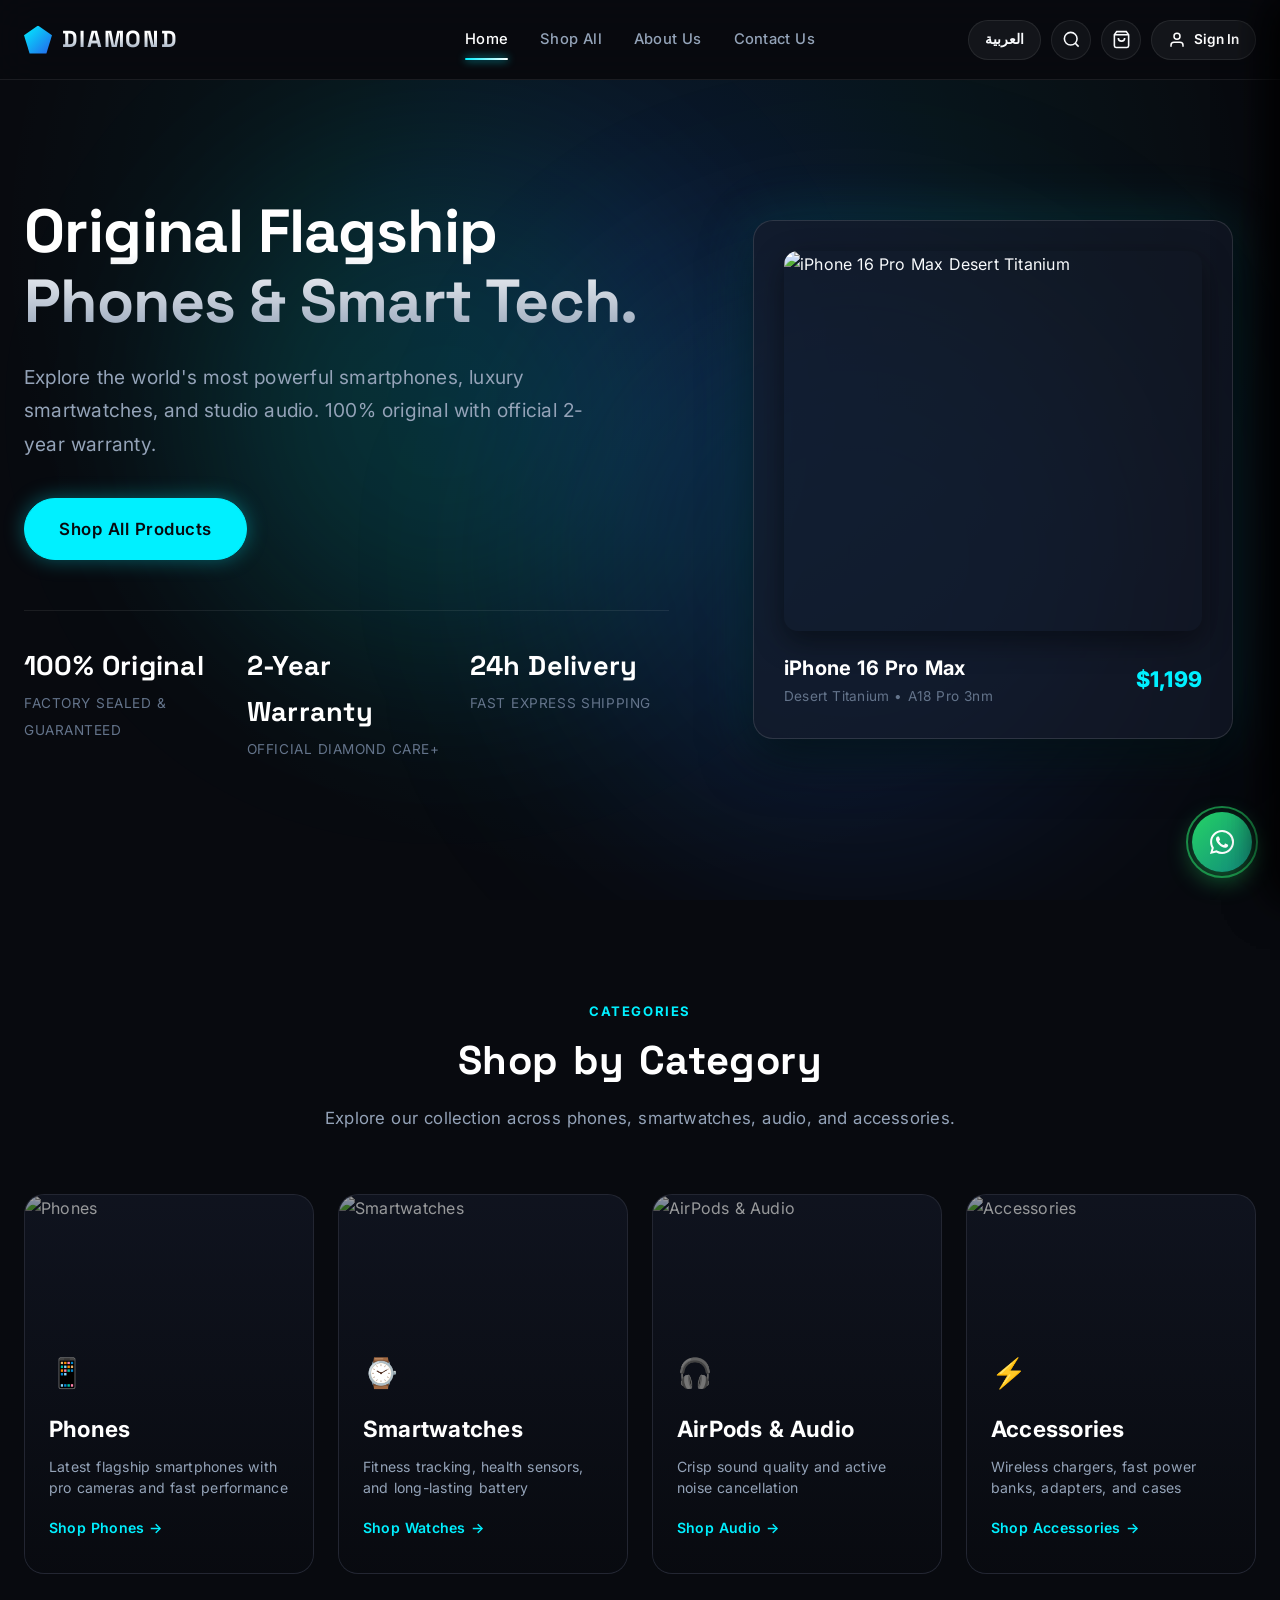
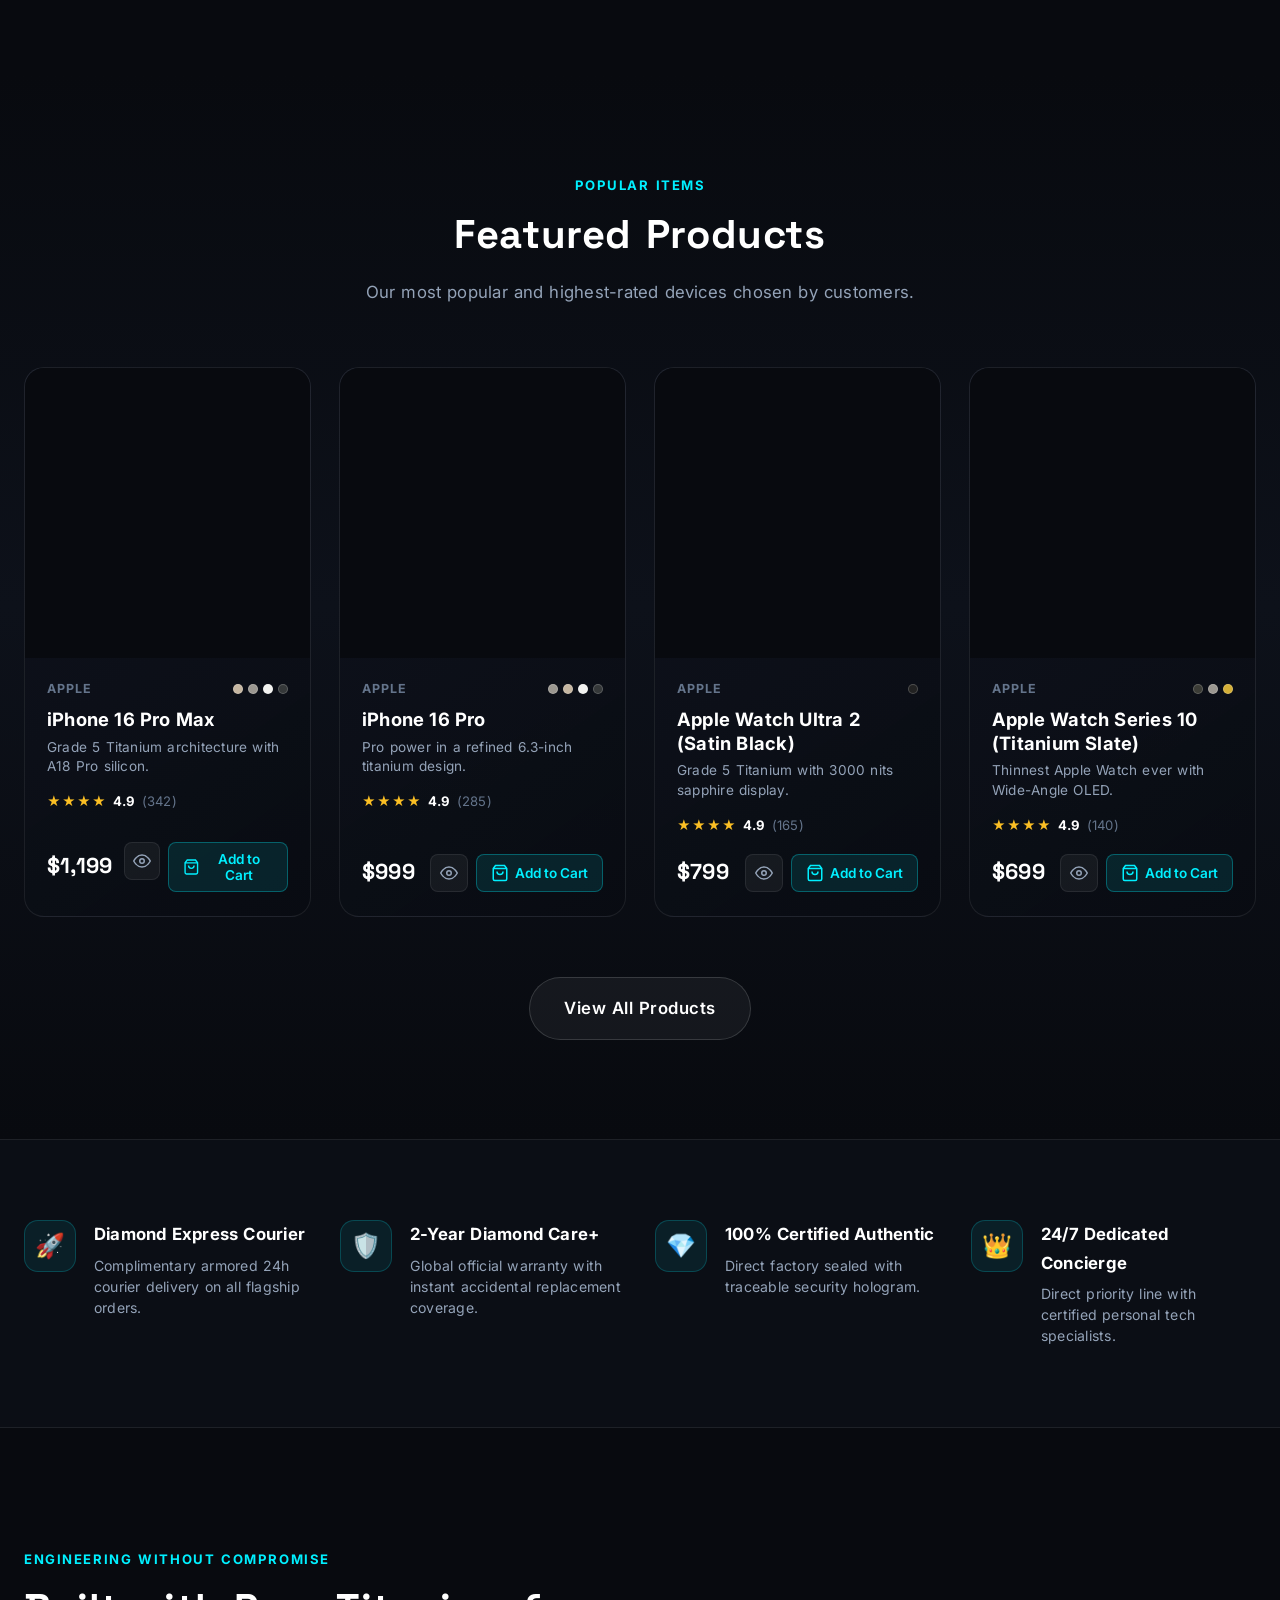
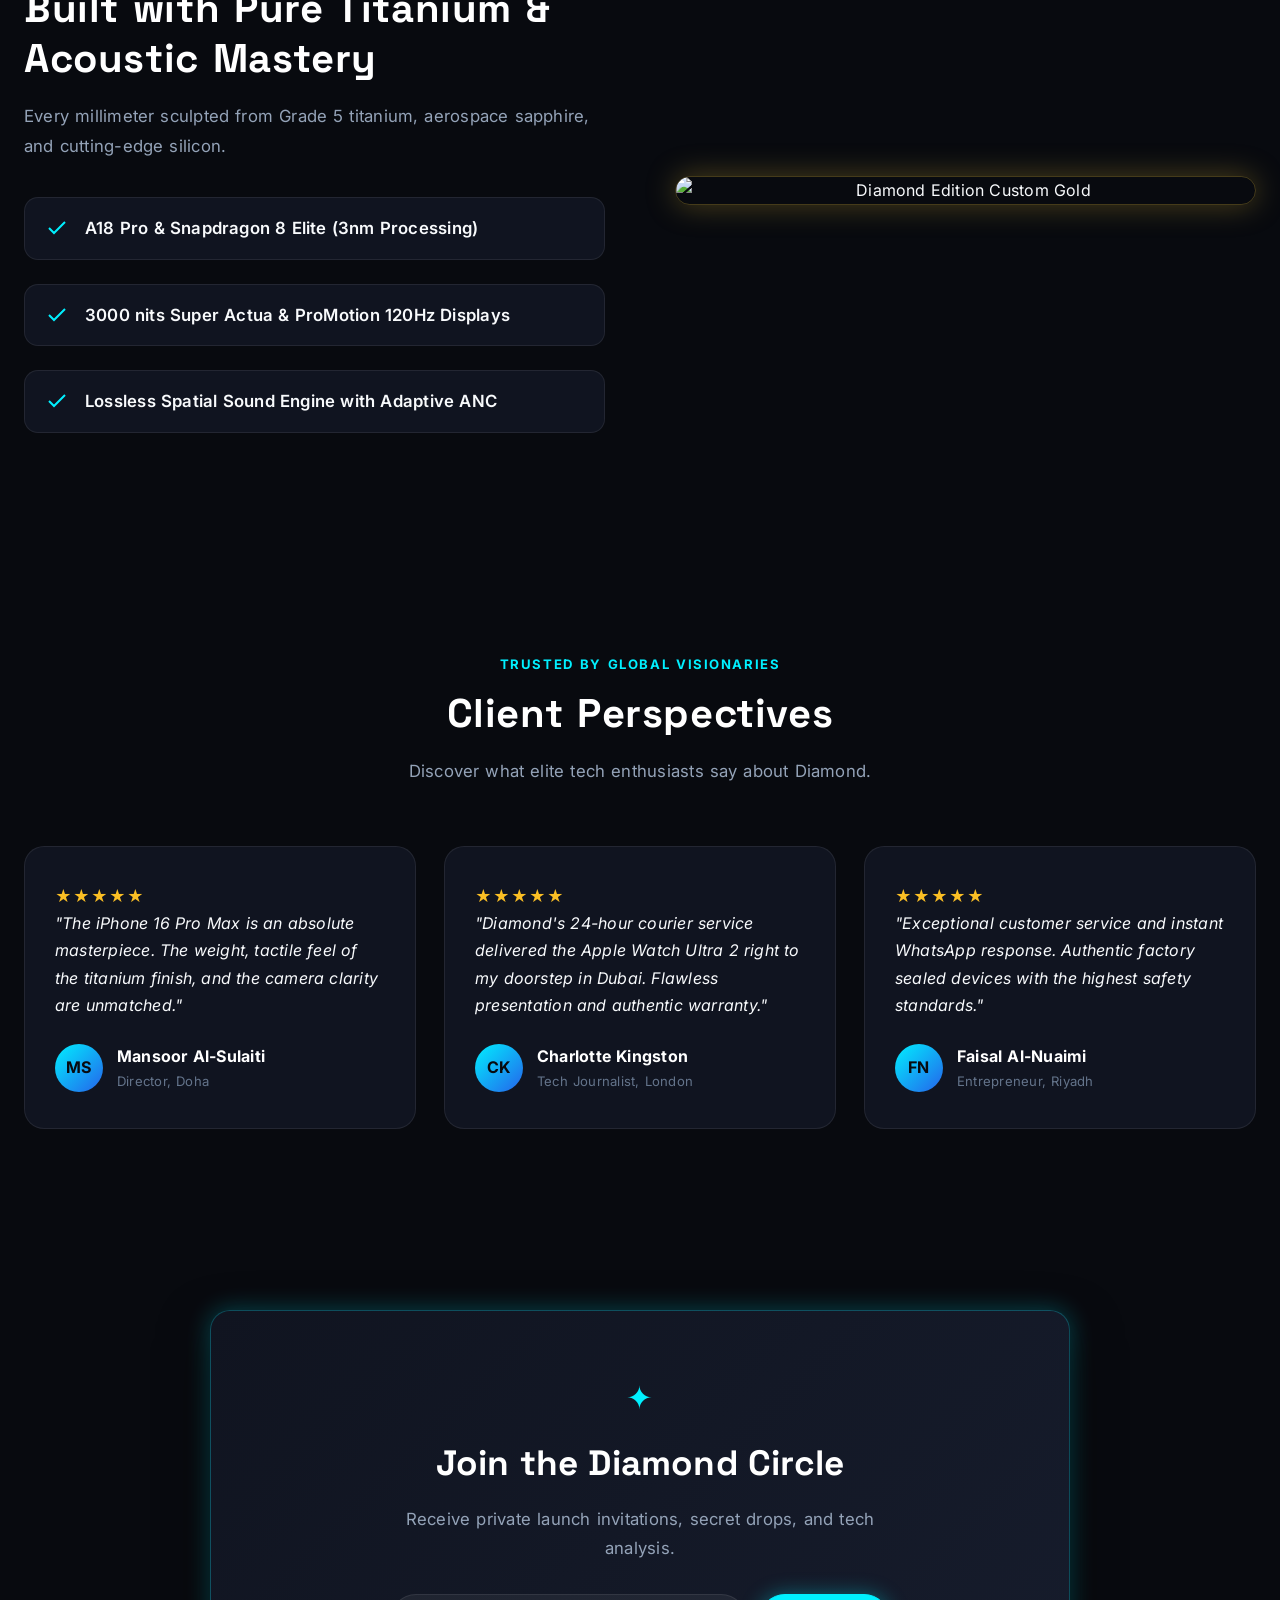
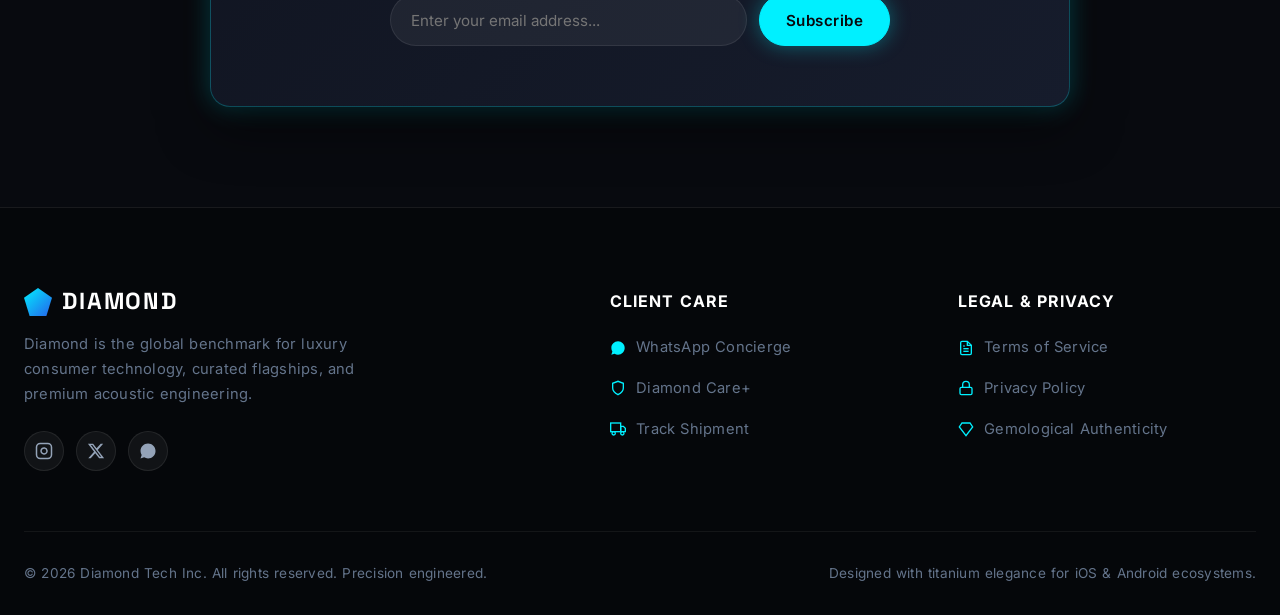
==== commit 07103935: "chnages s" ====
--- a/index.html
+++ b/index.html
@@ -35,6 +35,9 @@
     }
   }
   </script>
+
+  <!-- Preload High-Priority Hero LCP Asset -->
+  <link rel="preload" as="image" href="https://images.unsplash.com/photo-1695048133142-1a20484d2569?auto=format&fit=crop&w=1000&q=85" fetchpriority="high">
   
   <!-- Favicon Vector -->
   <link rel="icon" type="image/svg+xml" href="data:image/svg+xml,<svg xmlns='http://www.w3.org/2000/svg' viewBox='0 0 100 100'><polygon points='50,5 95,35 80,95 20,95 5,35' fill='%2300f0ff'/></svg>">
@@ -181,11 +184,11 @@
         <!-- Hero Media Showcase -->
         <div class="hero-media-wrapper reveal-on-scroll">
           <div class="hero-device-card">
-            <img src="https://images.unsplash.com/photo-1695048133142-1a20484d2569?auto=format&fit=crop&w=1000&q=85" alt="iPhone 16 Pro Max Desert Titanium" class="hero-img-showcase">
+            <img src="https://images.unsplash.com/photo-1695048133142-1a20484d2569?auto=format&fit=crop&w=1000&q=85" alt="iPhone 16 Pro Max Desert Titanium" class="hero-img-showcase" fetchpriority="high">
             <div class="hero-device-meta">
               <div>
                 <div class="hero-device-title">iPhone 16 Pro Max</div>
-                <div style="font-size: 0.85rem; color: var(--text-muted);">Desert Titanium • A18 Pro 3nm</div>
+                <div class="hero-device-subtitle">Desert Titanium • A18 Pro 3nm</div>
               </div>
               <div class="hero-device-price">$1,199</div>
             </div>
@@ -206,7 +209,7 @@
         <div class="categories-grid">
           <!-- Category 1: Phones -->
           <a href="shop.html?category=phones" class="category-card reveal-on-scroll">
-            <img src="https://images.unsplash.com/photo-1592750475338-74b7b21085ab?auto=format&fit=crop&w=800&q=80" alt="Phones" class="category-card-bg">
+            <img src="https://images.unsplash.com/photo-1592750475338-74b7b21085ab?auto=format&fit=crop&w=800&q=80" alt="Phones" class="category-card-bg" loading="lazy">
             <div class="category-card-content">
               <div class="category-card-icon">📱</div>
               <h3 class="category-card-title" data-i18n="catPhones">Phones</h3>
@@ -217,7 +220,7 @@
 
           <!-- Category 2: Smartwatches -->
           <a href="shop.html?category=watches" class="category-card reveal-on-scroll">
-            <img src="https://images.unsplash.com/photo-1508685096489-7aacd43bd3b1?auto=format&fit=crop&w=800&q=80" alt="Smartwatches" class="category-card-bg">
+            <img src="https://images.unsplash.com/photo-1508685096489-7aacd43bd3b1?auto=format&fit=crop&w=800&q=80" alt="Smartwatches" class="category-card-bg" loading="lazy">
             <div class="category-card-content">
               <div class="category-card-icon">⌚</div>
               <h3 class="category-card-title" data-i18n="catWatches">Smartwatches</h3>
@@ -228,7 +231,7 @@
 
           <!-- Category 3: Audio -->
           <a href="shop.html?category=audio" class="category-card reveal-on-scroll">
-            <img src="https://images.unsplash.com/photo-1546435770-a3e426bf472b?auto=format&fit=crop&w=800&q=80" alt="AirPods & Audio" class="category-card-bg">
+            <img src="https://images.unsplash.com/photo-1546435770-a3e426bf472b?auto=format&fit=crop&w=800&q=80" alt="AirPods & Audio" class="category-card-bg" loading="lazy">
             <div class="category-card-content">
               <div class="category-card-icon">🎧</div>
               <h3 class="category-card-title" data-i18n="catAudio">AirPods & Audio</h3>
@@ -239,7 +242,7 @@
 
           <!-- Category 4: Accessories -->
           <a href="shop.html?category=accessories" class="category-card reveal-on-scroll">
-            <img src="https://images.unsplash.com/photo-1586953208448-b95a79798f07?auto=format&fit=crop&w=800&q=80" alt="Accessories" class="category-card-bg">
+            <img src="https://images.unsplash.com/photo-1586953208448-b95a79798f07?auto=format&fit=crop&w=800&q=80" alt="Accessories" class="category-card-bg" loading="lazy">
             <div class="category-card-content">
               <div class="category-card-icon">⚡</div>
               <h3 class="category-card-title" data-i18n="catAccessories">Accessories</h3>
@@ -397,10 +400,10 @@
     <section class="newsletter-section">
       <div class="container">
         <div class="newsletter-card reveal-on-scroll">
-          <span style="font-size: 2rem; color: var(--accent-cyan);">✦</span>
+          <span class="newsletter-gem-icon">✦</span>
           <h3 data-i18n="newsletterTitle">Join the Diamond Circle</h3>
           <p data-i18n="newsletterSubtitle">Receive private launch invitations, secret drops, and tech analysis.</p>
-          <form class="newsletter-form">
+          <form class="newsletter-form" action="#" method="POST">
             <input type="email" class="newsletter-input" placeholder="Enter your email address..." data-i18n-placeholder="newsletterPlaceholder" required>
             <button type="submit" class="btn btn-primary" data-i18n="newsletterBtn">Subscribe</button>
           </form>
@@ -493,28 +496,12 @@
     </div>
   </footer>
 
-  <!-- Scripts -->
-  <script src="js/products.js"></script>
-  <script src="js/i18n.js"></script>
-  <script src="js/cart.js"></script>
-  <script src="js/auth.js"></script>
-  <script src="js/shop.js"></script>
-  <script src="js/app.js"></script>
-
-  <!-- Inline script to render featured products on home -->
-  <script>
-    document.addEventListener('DOMContentLoaded', () => {
-      const container = document.getElementById('home-featured-products');
-      if (container) {
-        const featured = ProductService.getFeatured().slice(0, 4);
-        const lang = I18n.getLang();
-        container.innerHTML = featured.map(p => Shop.renderProductCard(p, lang)).join('');
-
-        window.addEventListener('diamond:languageChanged', () => {
-          container.innerHTML = featured.map(p => Shop.renderProductCard(p, I18n.getLang())).join('');
-        });
-      }
-    });
-  </script>
+  <!-- Deferred Scripts -->
+  <script src="js/products.js" defer></script>
+  <script src="js/i18n.js" defer></script>
+  <script src="js/cart.js" defer></script>
+  <script src="js/auth.js" defer></script>
+  <script src="js/shop.js" defer></script>
+  <script src="js/app.js" defer></script>
 </body>
 </html>
--- a/css/style.css
+++ b/css/style.css
@@ -566,10 +566,22 @@
   color: #fff;
 }
 
+.hero-device-subtitle {
+  font-size: 0.85rem;
+  color: var(--text-muted);
+}
+
 .hero-device-price {
   font-size: 1.35rem;
   font-weight: 800;
   color: var(--accent-cyan);
+}
+
+.newsletter-gem-icon {
+  font-size: 2rem;
+  color: var(--accent-cyan);
+  display: inline-block;
+  margin-bottom: 8px;
 }
 
 /* Section Header Shared */
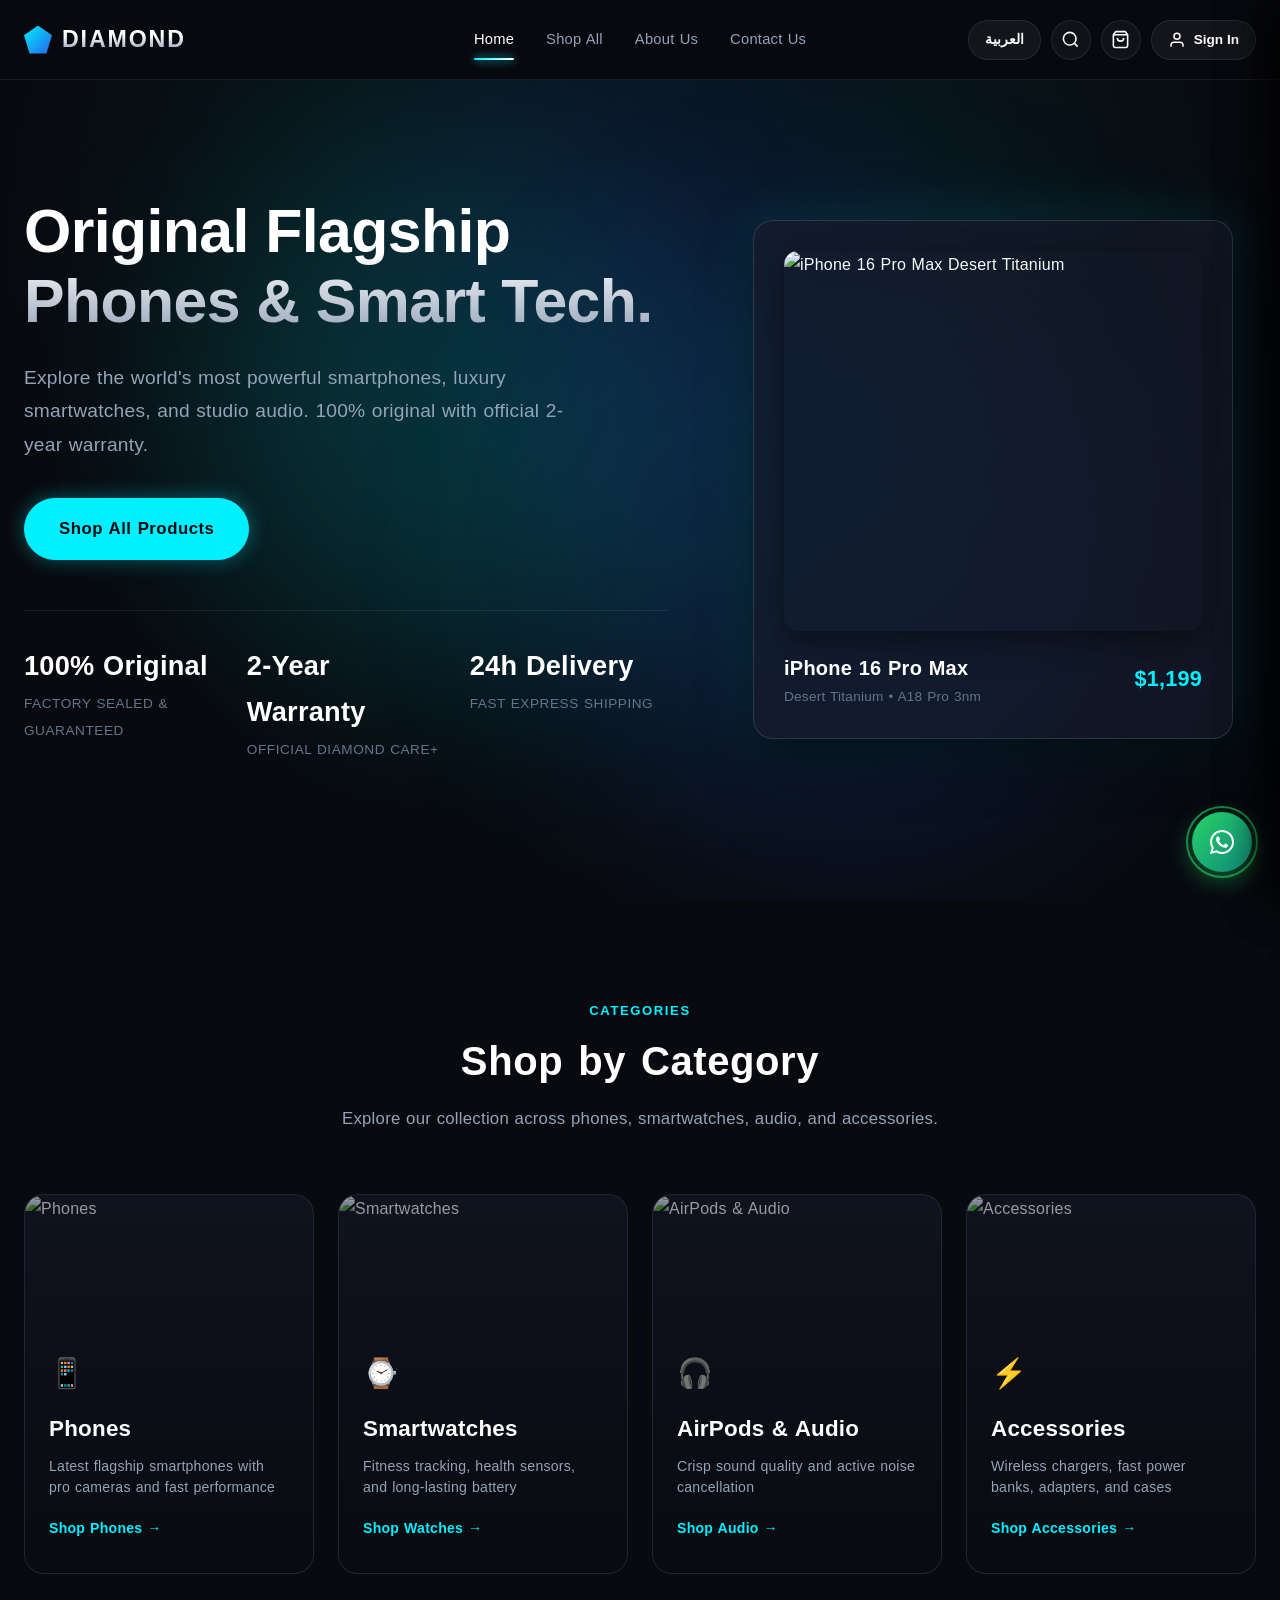
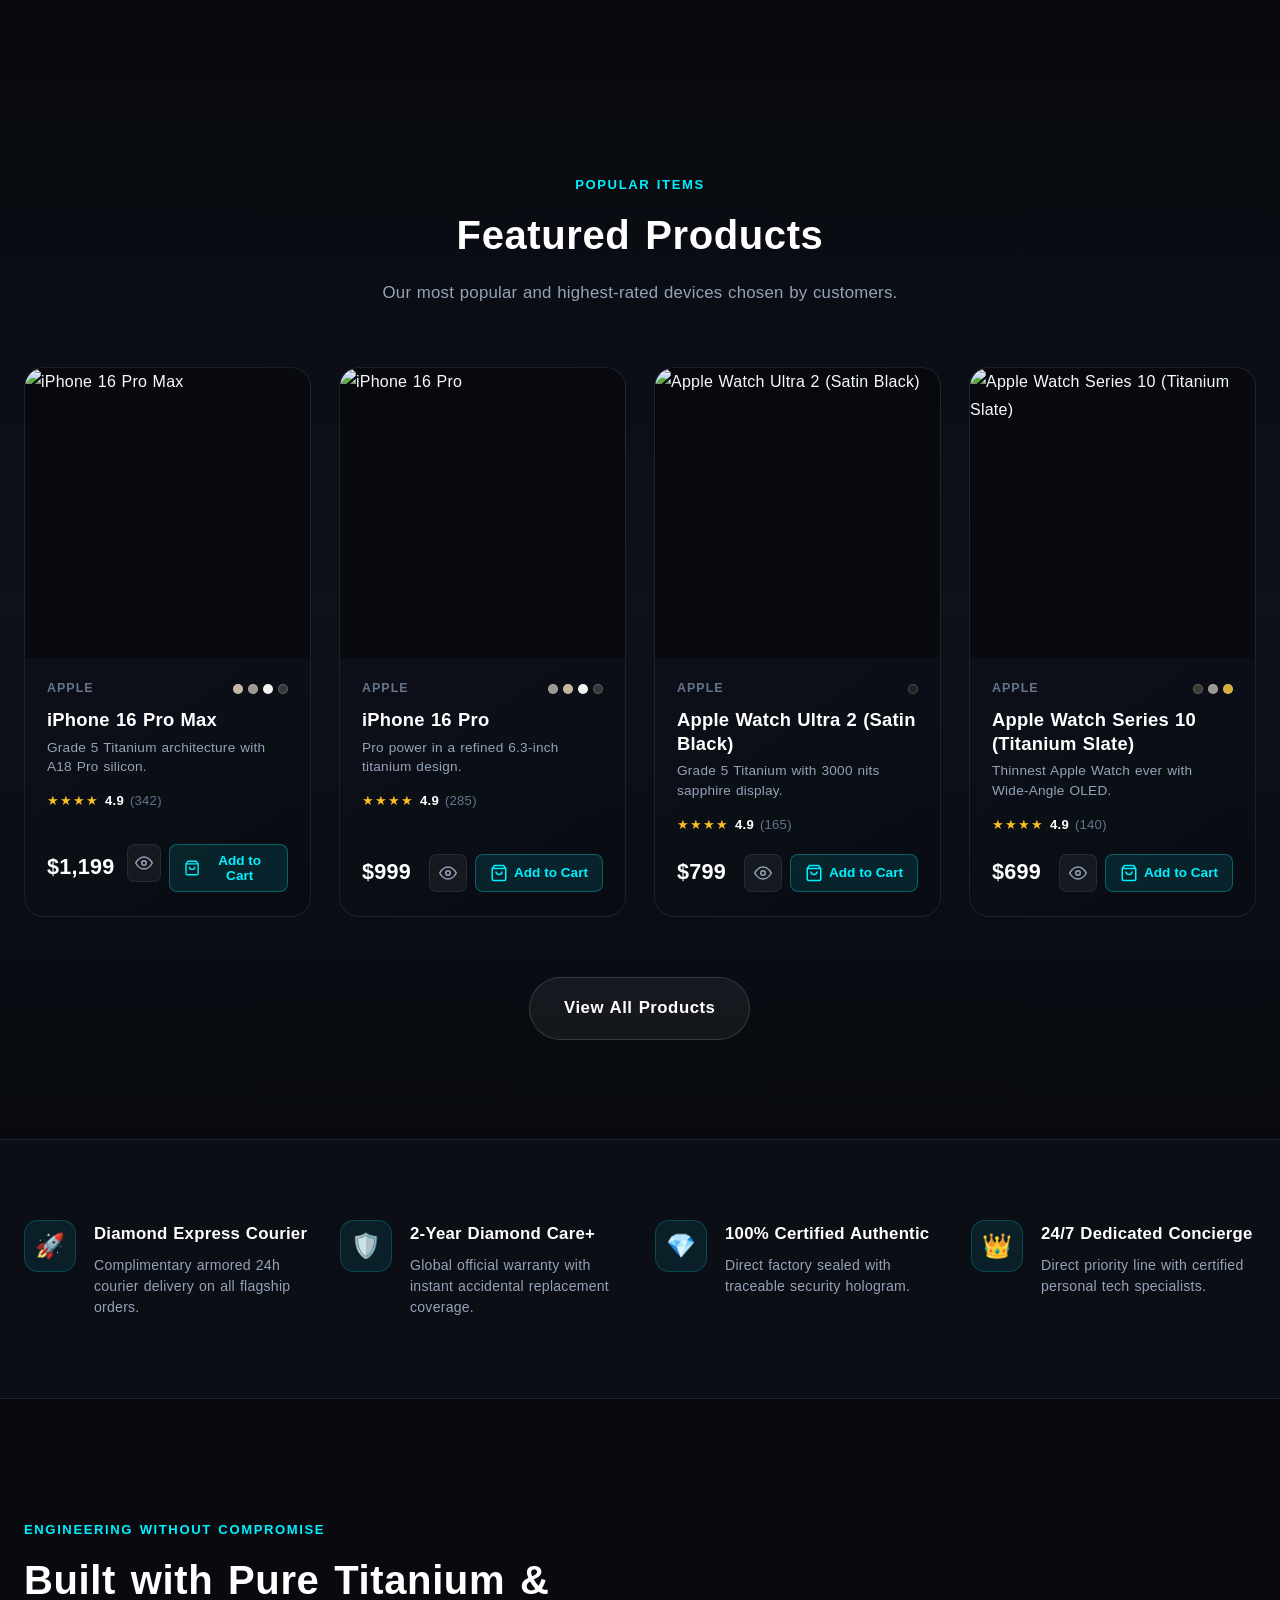
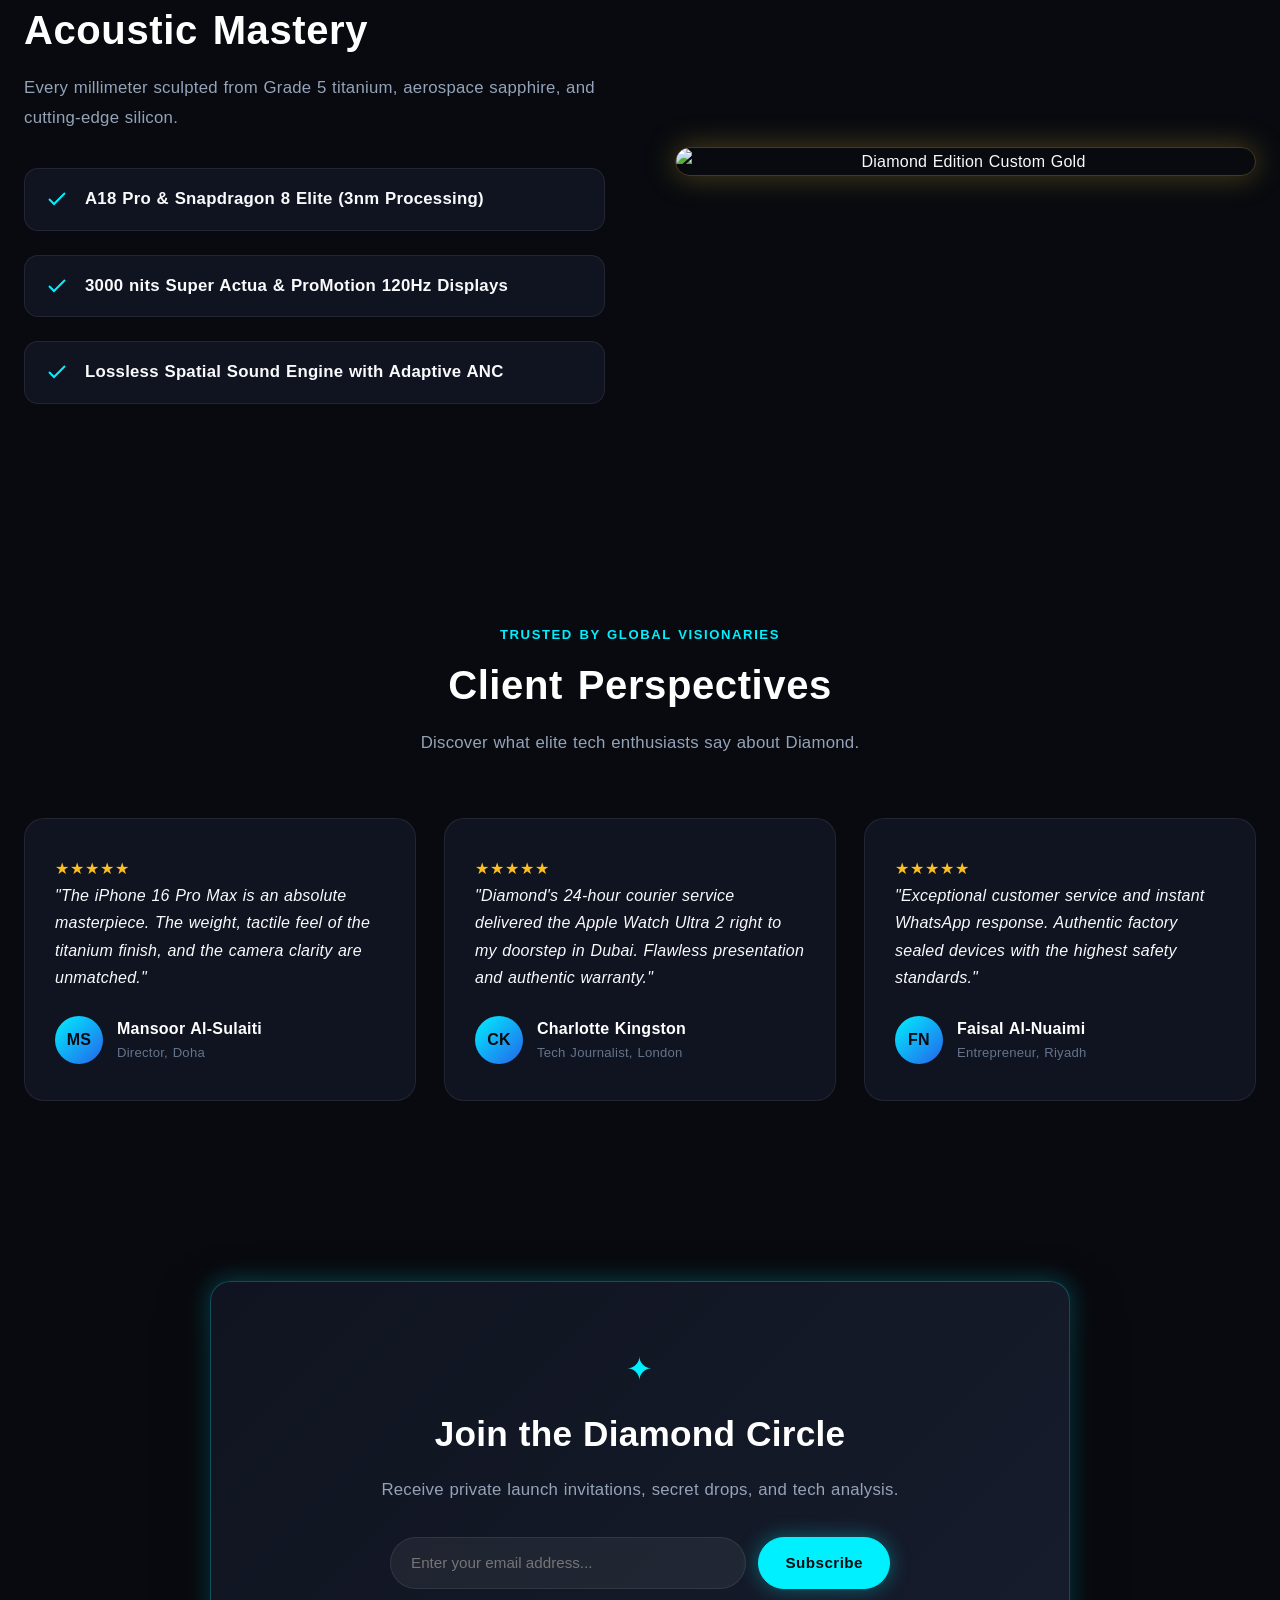
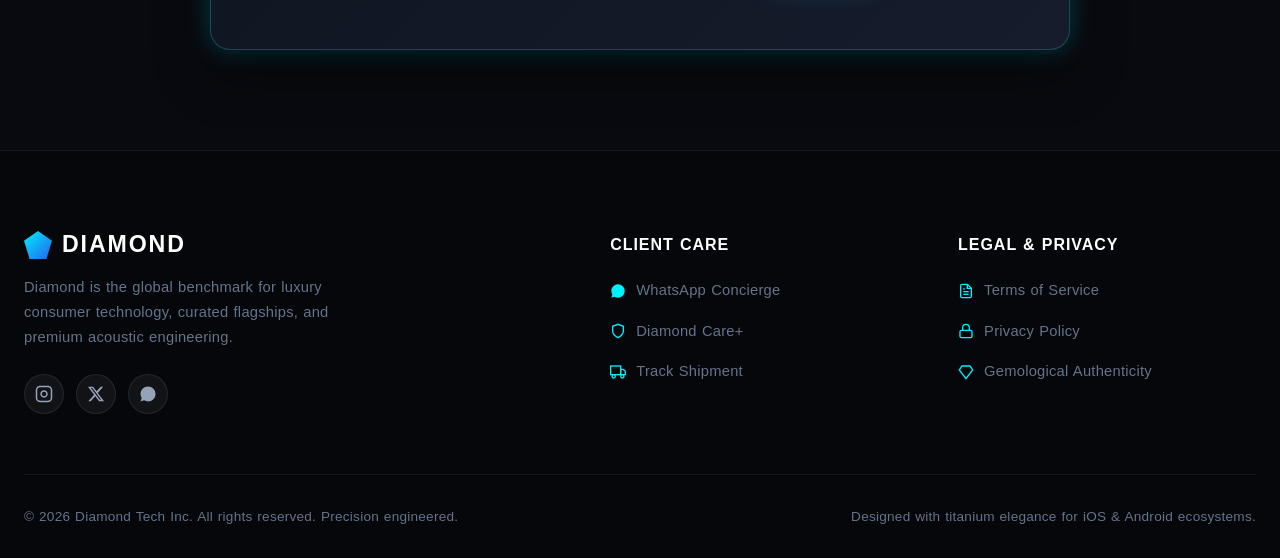
==== commit 2f87cacb: "changes m" ====
--- a/index.html
+++ b/index.html
@@ -3,9 +3,15 @@
 <head>
   <meta charset="UTF-8">
   <meta name="viewport" content="width=device-width, initial-scale=1.0">
+  <meta http-equiv="Content-Security-Policy" content="default-src 'self'; script-src 'self'; style-src 'self' 'unsafe-inline' https://fonts.googleapis.com; font-src 'self' https://fonts.gstatic.com data:; img-src 'self' data: https://images.unsplash.com https:; connect-src 'self' https:;">
   <title>Diamond — Next-Gen Tech Elegance | Flagship Phones, Watches & Audio</title>
   <meta name="description" content="Discover Diamond - the luxury benchmark for flagship smartphones, sapphire smartwatches, Hi-Res AirPods, and titanium accessories.">
   <link rel="canonical" href="https://diamondtech.luxury/index.html">
+
+  <!-- Preconnect & High-Speed Font Delivery -->
+  <link rel="preconnect" href="https://fonts.googleapis.com">
+  <link rel="preconnect" href="https://fonts.gstatic.com" crossorigin>
+  <link href="https://fonts.googleapis.com/css2?family=Cairo:wght@300;400;500;600;700;800;900&family=Inter:wght@300;400;500;600;700;800;900&family=Space+Grotesk:wght@500;700;800&display=swap" rel="stylesheet">
 
   <!-- Open Graph / Facebook / WhatsApp -->
   <meta property="og:type" content="website">
--- a/css/style.css
+++ b/css/style.css
@@ -3,8 +3,6 @@
  * Typography: Inter (EN) & Cairo (AR)
  * Palette: Obsidian (#080a0f), Slate Surface (#101420), Electric Cyan (#00f0ff), Sapphire (#2563eb), Platinum (#f8fafc)
  */
-
-@import url('https://fonts.googleapis.com/css2?family=Cairo:wght@300;400;500;600;700;800;900&family=Inter:wght@300;400;500;600;700;800;900&family=Space+Grotesk:wght@500;700;800&display=swap');
 
 :root {
   /* Color Palette */
@@ -2844,6 +2842,372 @@
   display: inline-block;
 }
 
+/* About Page Styles */
+.about-hero {
+  padding: 80px 0 60px;
+  text-align: center;
+  background: radial-gradient(circle at 50% 20%, rgba(0, 240, 255, 0.1) 0%, transparent 60%);
+  border-bottom: 1px solid var(--border-subtle);
+}
+
+.about-hero h1 {
+  font-family: var(--font-display);
+  font-size: clamp(2rem, 5vw, 3.2rem);
+  font-weight: 800;
+  color: #fff;
+  margin-bottom: 14px;
+}
+
+.about-hero p {
+  font-size: clamp(1rem, 2.5vw, 1.2rem);
+  color: var(--text-secondary);
+  max-width: 680px;
+  margin: 0 auto;
+  line-height: 1.6;
+}
+
+.about-story-section {
+  padding: 80px 0 100px;
+}
+
+.story-grid {
+  display: grid;
+  grid-template-columns: 1.1fr 0.9fr;
+  gap: 60px;
+  align-items: center;
+}
+
+.story-text h2 {
+  font-family: var(--font-display);
+  font-size: clamp(1.8rem, 4.5vw, 2.4rem);
+  color: #fff;
+  margin-bottom: 20px;
+}
+
+.story-text p {
+  font-size: 1.05rem;
+  color: var(--text-secondary);
+  line-height: 1.8;
+  margin-bottom: 20px;
+}
+
+.story-image-box {
+  border-radius: var(--radius-lg);
+  overflow: hidden;
+  border: 1px solid var(--border-subtle);
+  box-shadow: var(--shadow-lg);
+}
+
+.story-image-box img {
+  width: 100%;
+  height: 440px;
+  object-fit: cover;
+}
+
+.pillars-section {
+  padding: 80px 0 100px;
+  background: var(--bg-surface);
+  border-top: 1px solid var(--border-subtle);
+  border-bottom: 1px solid var(--border-subtle);
+}
+
+.pillars-grid {
+  display: grid;
+  grid-template-columns: repeat(3, 1fr);
+  gap: 30px;
+  margin-top: 50px;
+}
+
+.pillar-card {
+  background: rgba(255, 255, 255, 0.02);
+  border: 1px solid var(--border-subtle);
+  border-radius: var(--radius-lg);
+  padding: 36px 30px;
+  transition: all var(--transition-normal);
+}
+
+.pillar-card:hover {
+  border-color: var(--accent-cyan);
+  transform: translateY(-6px);
+  box-shadow: var(--shadow-cyan-glow);
+}
+
+.pillar-icon {
+  font-size: 2.2rem;
+  margin-bottom: 16px;
+  color: var(--accent-cyan);
+}
+
+.pillar-card h3 {
+  font-size: 1.3rem;
+  color: #fff;
+  margin-bottom: 10px;
+}
+
+.pillar-card p {
+  font-size: 0.95rem;
+  color: var(--text-secondary);
+  line-height: 1.6;
+}
+
+/* Contact Concierge Page Styles */
+.contact-split-section {
+  padding: 60px 0 90px;
+  min-height: calc(100vh - var(--header-height));
+  display: flex;
+  align-items: center;
+  background: radial-gradient(circle at 20% 30%, rgba(37, 99, 235, 0.1) 0%, rgba(0, 240, 255, 0.04) 40%, transparent 70%);
+}
+
+.contact-split-grid {
+  display: grid;
+  grid-template-columns: 1fr 1.35fr;
+  gap: 70px;
+  align-items: flex-start;
+}
+
+.contact-sidebar-pane {
+  padding-top: 12px;
+}
+
+.contact-discuss-title {
+  font-family: var(--font-display);
+  font-size: clamp(2.2rem, 5vw, 3.4rem);
+  font-weight: 800;
+  line-height: 1.15;
+  letter-spacing: -0.01em;
+  margin-bottom: 22px;
+  color: #fff;
+}
+
+.contact-discuss-title .highlight-cyan {
+  color: var(--accent-cyan);
+  background: linear-gradient(135deg, var(--accent-cyan), #38bdf8);
+  background-clip: text;
+  -webkit-background-clip: text;
+  -webkit-text-fill-color: transparent;
+  display: block;
+}
+
+.contact-discuss-desc {
+  font-size: 1.1rem;
+  color: var(--text-secondary);
+  line-height: 1.75;
+  margin-bottom: 45px;
+  max-width: 440px;
+}
+
+.contact-channels-stack {
+  display: flex;
+  flex-direction: column;
+  gap: 16px;
+}
+
+.channel-item {
+  display: flex;
+  align-items: center;
+  gap: 18px;
+  text-decoration: none;
+  padding: 14px 18px;
+  border-radius: 14px;
+  background: rgba(255, 255, 255, 0.03);
+  border: 1px solid rgba(255, 255, 255, 0.06);
+  transition: all 0.3s cubic-bezier(0.16, 1, 0.3, 1);
+}
+
+.channel-item:hover {
+  background: rgba(255, 255, 255, 0.06);
+  border-color: rgba(0, 240, 255, 0.3);
+  transform: translateX(6px);
+  box-shadow: 0 8px 24px rgba(0, 0, 0, 0.4);
+}
+
+html[dir="rtl"] .channel-item:hover {
+  transform: translateX(-6px);
+}
+
+.channel-icon-circle {
+  width: 50px;
+  height: 50px;
+  border-radius: 50%;
+  display: flex;
+  align-items: center;
+  justify-content: center;
+  color: #ffffff;
+  flex-shrink: 0;
+  transition: all 0.35s cubic-bezier(0.34, 1.56, 0.64, 1);
+}
+
+.whatsapp-circle {
+  background: #25D366;
+  box-shadow: 0 0 20px rgba(37, 211, 102, 0.45);
+}
+
+.email-circle {
+  background: #0ea5e9;
+  box-shadow: 0 0 20px rgba(14, 165, 233, 0.45);
+}
+
+.youtube-circle {
+  background: #ef4444;
+  box-shadow: 0 0 20px rgba(239, 68, 68, 0.45);
+}
+
+.region-circle {
+  background: #3b82f6;
+  box-shadow: 0 0 20px rgba(59, 130, 246, 0.45);
+}
+
+.channel-item:hover .channel-icon-circle {
+  transform: scale(1.1);
+}
+
+.channel-item:hover .whatsapp-circle {
+  box-shadow: 0 0 28px rgba(37, 211, 102, 0.7);
+}
+
+.channel-item:hover .email-circle {
+  box-shadow: 0 0 28px rgba(14, 165, 233, 0.7);
+}
+
+.channel-item:hover .youtube-circle {
+  box-shadow: 0 0 28px rgba(239, 68, 68, 0.7);
+}
+
+.channel-item:hover .region-circle {
+  box-shadow: 0 0 28px rgba(59, 130, 246, 0.7);
+}
+
+.channel-meta {
+  display: flex;
+  flex-direction: column;
+}
+
+.channel-tag {
+  font-size: 0.76rem;
+  font-weight: 700;
+  text-transform: uppercase;
+  letter-spacing: 0.12em;
+  color: var(--text-muted);
+  margin-bottom: 3px;
+}
+
+.channel-val {
+  font-size: 1.05rem;
+  font-weight: 600;
+  color: #fff;
+  transition: color var(--transition-fast);
+  unicode-bidi: isolate;
+}
+
+.phone-val, .channel-val[dir="ltr"] {
+  direction: ltr !important;
+  unicode-bidi: isolate !important;
+  display: inline-block;
+}
+
+.channel-item:hover .channel-val {
+  color: var(--accent-cyan);
+}
+
+.contact-form-pane {
+  width: 100%;
+}
+
+.inquiry-form-card {
+  background: var(--bg-surface);
+  border: 1px solid var(--border-subtle);
+  border-radius: var(--radius-lg);
+  padding: 44px 40px;
+  box-shadow: var(--shadow-lg), 0 0 40px rgba(0, 240, 255, 0.04);
+  position: relative;
+}
+
+.inquiry-brief-badge {
+  display: inline-flex;
+  align-items: center;
+  gap: 8px;
+  font-size: 0.78rem;
+  font-weight: 700;
+  letter-spacing: 0.14em;
+  color: var(--accent-cyan);
+  text-transform: uppercase;
+  margin-bottom: 14px;
+}
+
+.brief-dot {
+  width: 7px;
+  height: 7px;
+  border-radius: 50%;
+  background: var(--accent-cyan);
+  box-shadow: 0 0 8px var(--accent-cyan);
+}
+
+.inquiry-brief-heading {
+  font-size: clamp(1.6rem, 4vw, 2.3rem);
+  font-weight: 800;
+  font-family: var(--font-display);
+  color: #fff;
+  margin-bottom: 10px;
+  line-height: 1.2;
+}
+
+.inquiry-brief-subtitle {
+  font-size: 0.98rem;
+  color: var(--text-secondary);
+  line-height: 1.6;
+  margin-bottom: 32px;
+}
+
+.inquiry-fields-form {
+  display: flex;
+  flex-direction: column;
+  gap: 18px;
+}
+
+.custom-input {
+  height: 52px;
+  border-radius: 8px;
+  background: rgba(255, 255, 255, 0.04);
+  border: 1px solid var(--border-subtle);
+  padding: 0 16px;
+  font-size: 0.95rem;
+  color: #fff;
+  transition: all var(--transition-fast);
+}
+
+.custom-input:focus {
+  border-color: var(--accent-cyan);
+  background: rgba(255, 255, 255, 0.08);
+  box-shadow: 0 0 16px rgba(0, 240, 255, 0.2);
+}
+
+.custom-textarea {
+  height: 110px;
+  border-radius: 8px;
+  background: rgba(255, 255, 255, 0.04);
+  border: 1px solid var(--border-subtle);
+  padding: 14px 16px;
+  font-size: 0.95rem;
+  color: #fff;
+  resize: vertical;
+  transition: all var(--transition-fast);
+}
+
+.custom-textarea:focus {
+  border-color: var(--accent-cyan);
+  background: rgba(255, 255, 255, 0.08);
+  box-shadow: 0 0 16px rgba(0, 240, 255, 0.2);
+}
+
+.compact-field-label {
+  font-size: 0.8rem;
+  color: var(--text-muted);
+  margin-bottom: 6px;
+  display: block;
+  font-weight: 600;
+}
+
 /* Policy & Legal Compliance Pages */
 .policy-page-section {
   padding: 60px 0 100px;
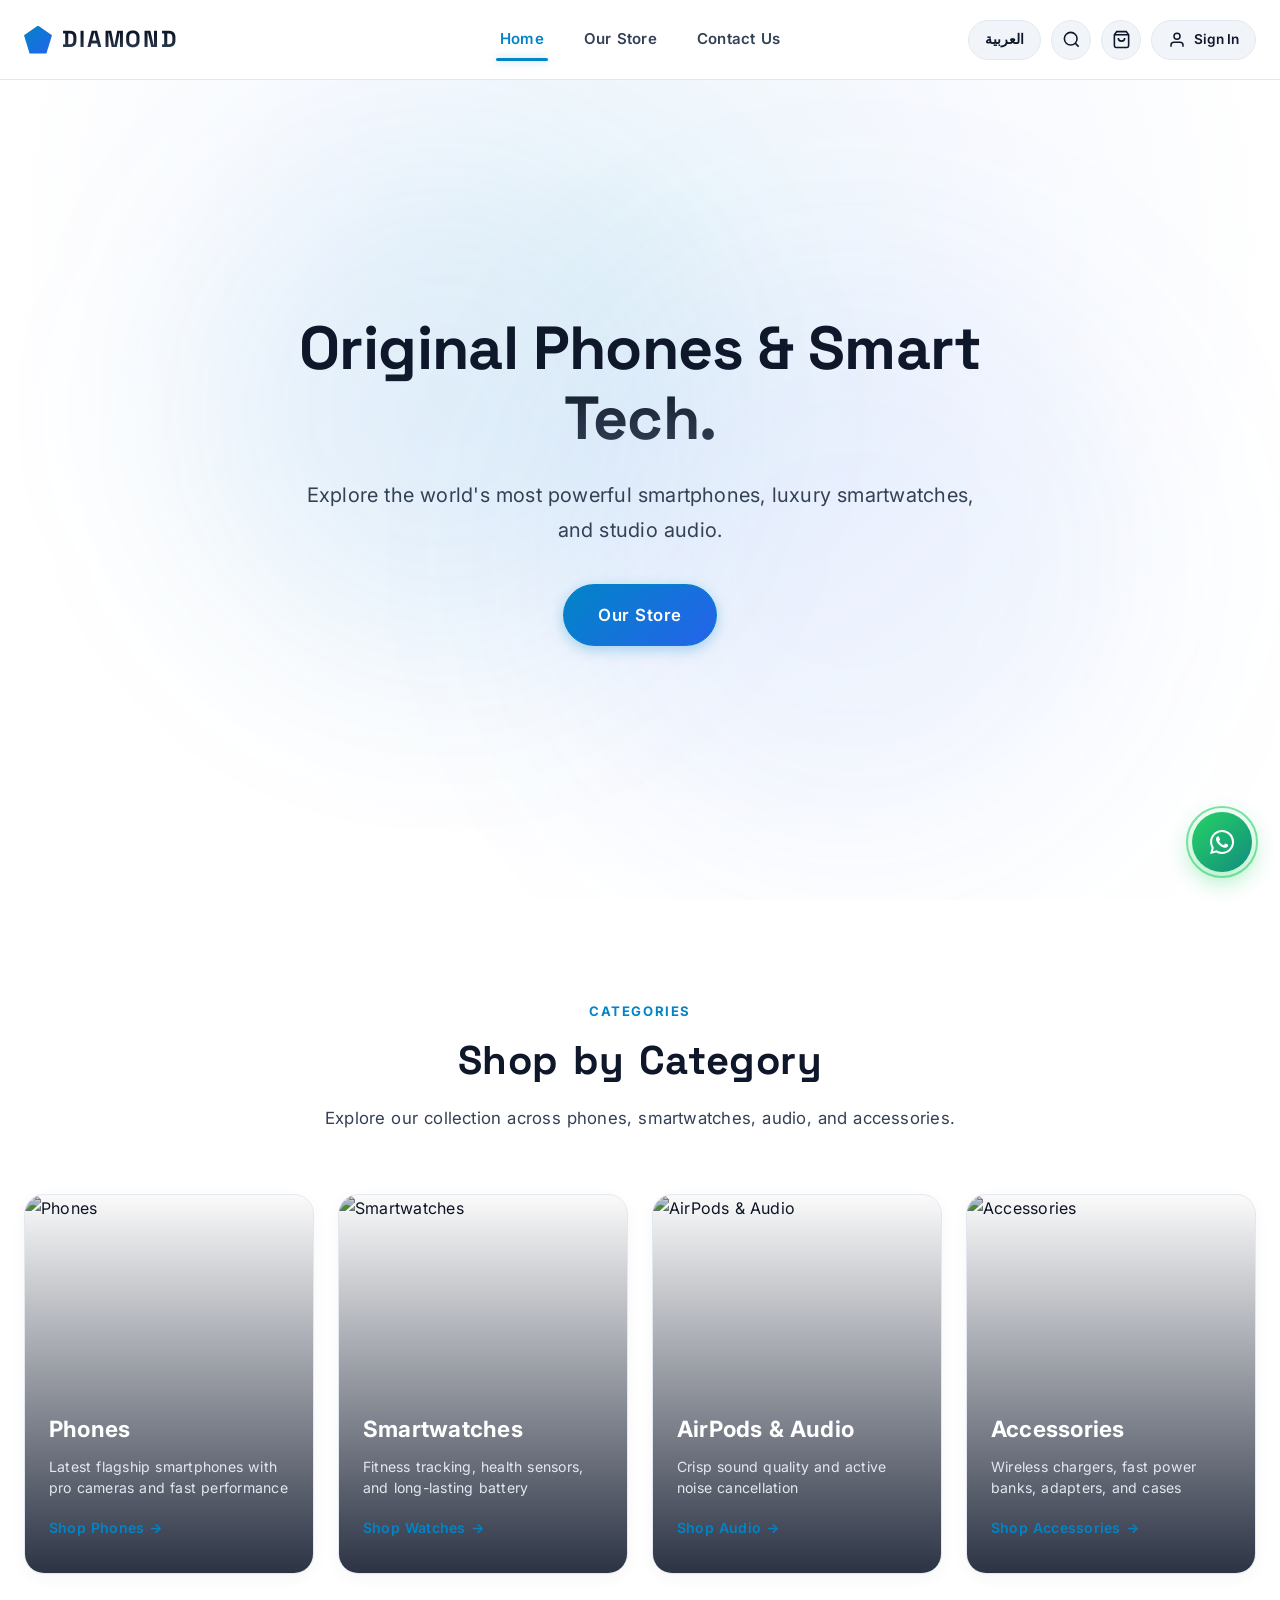
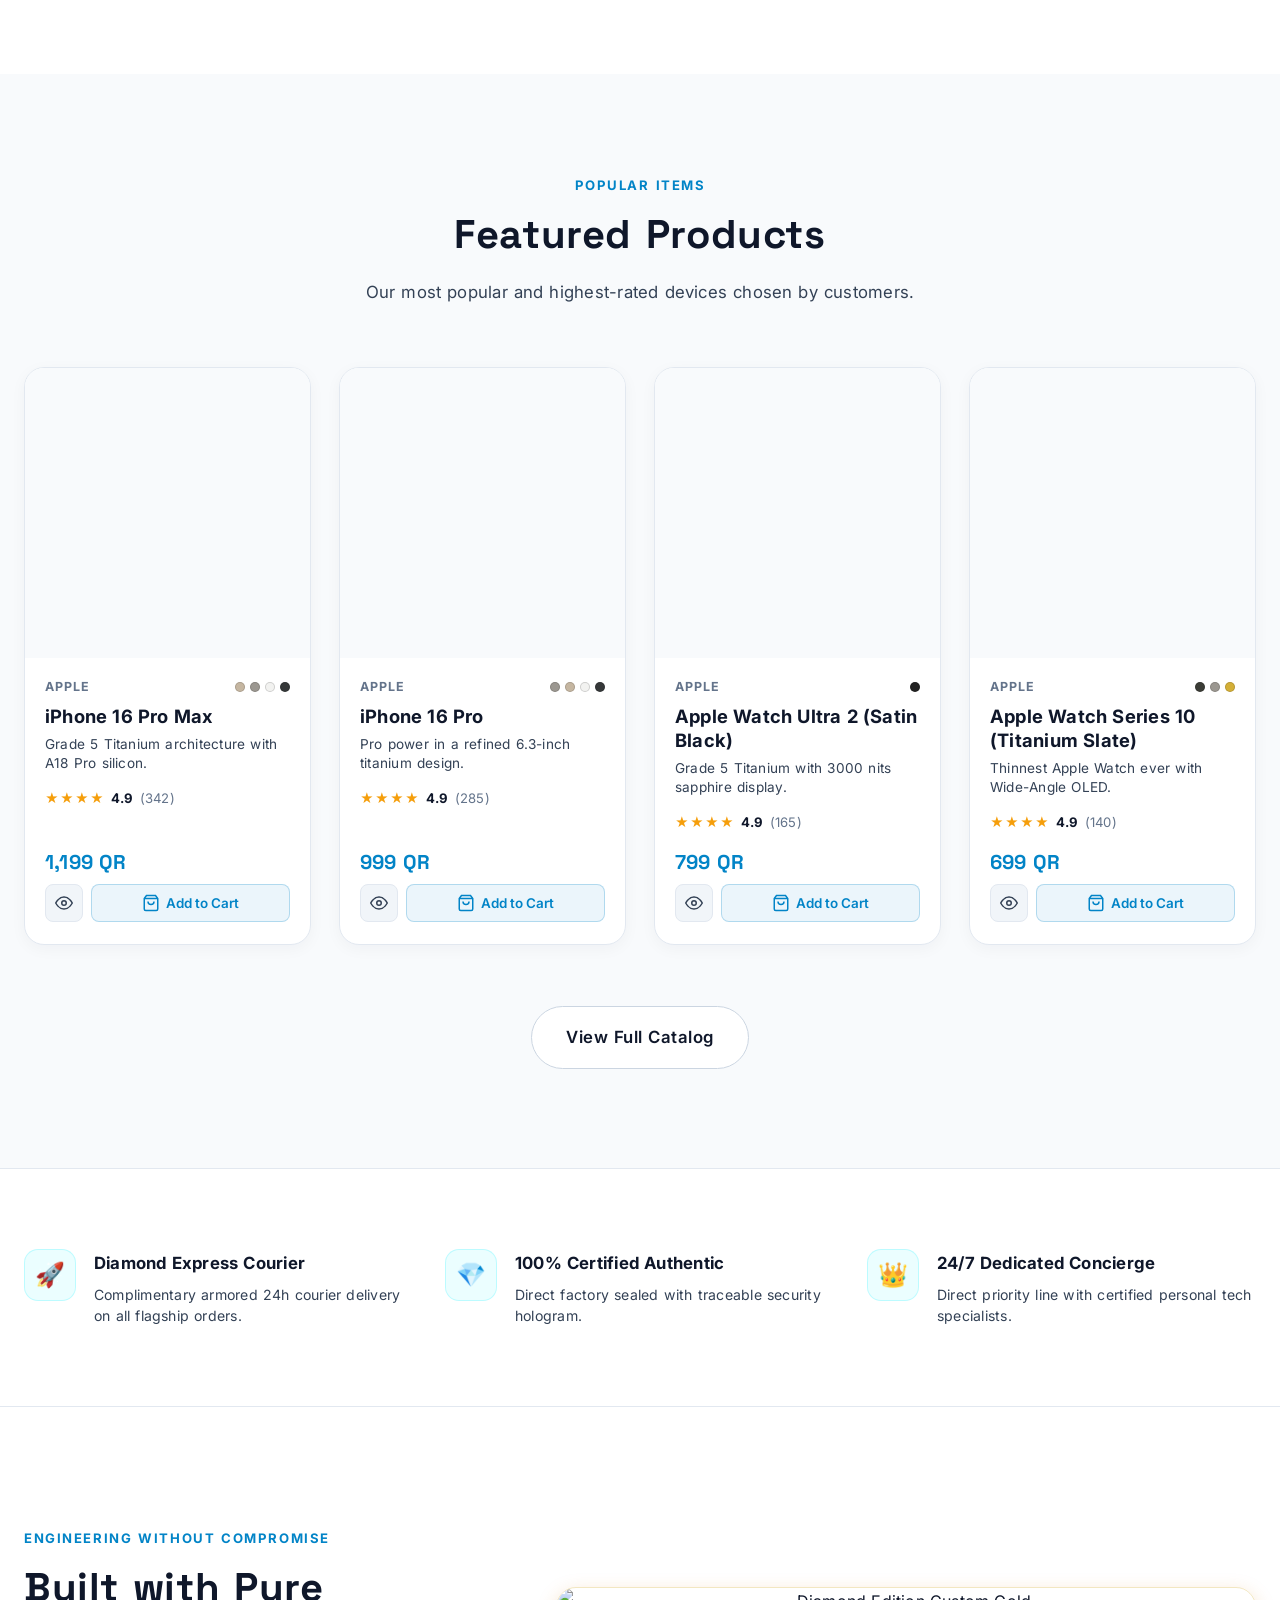
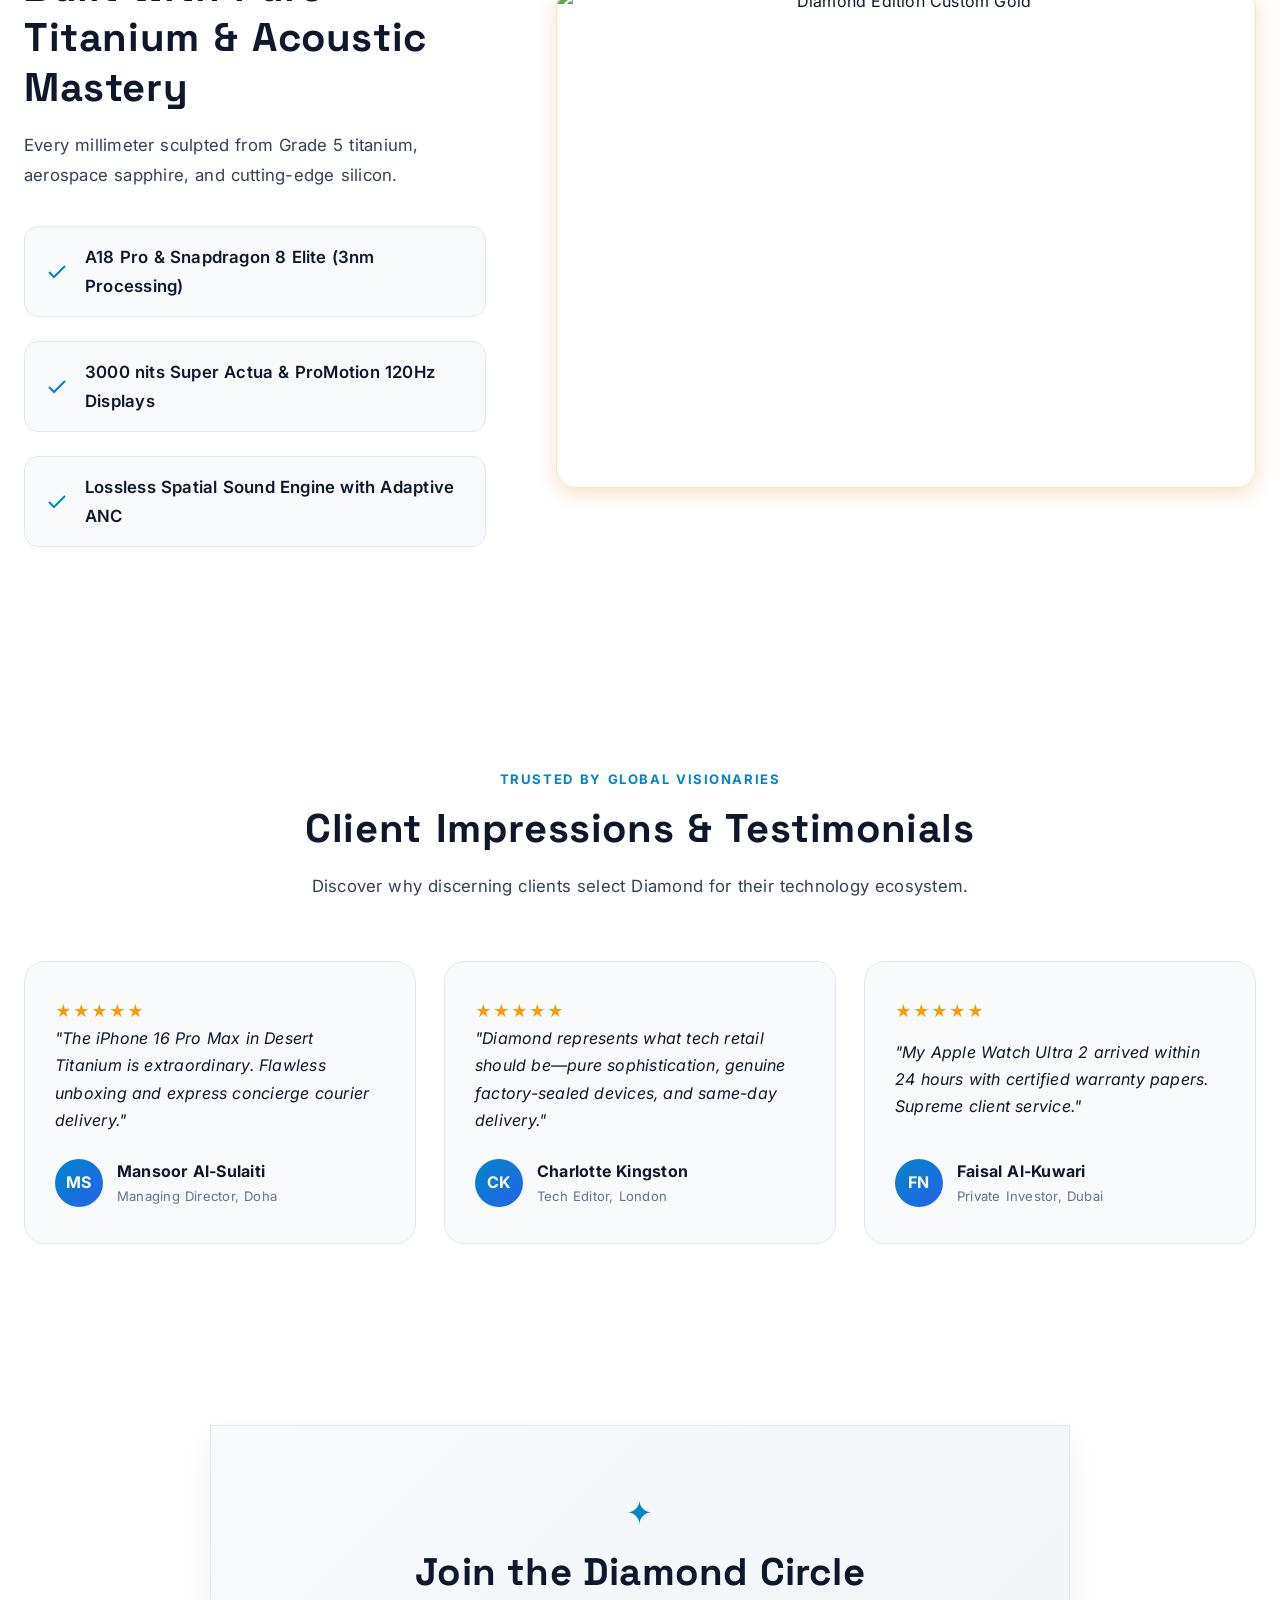
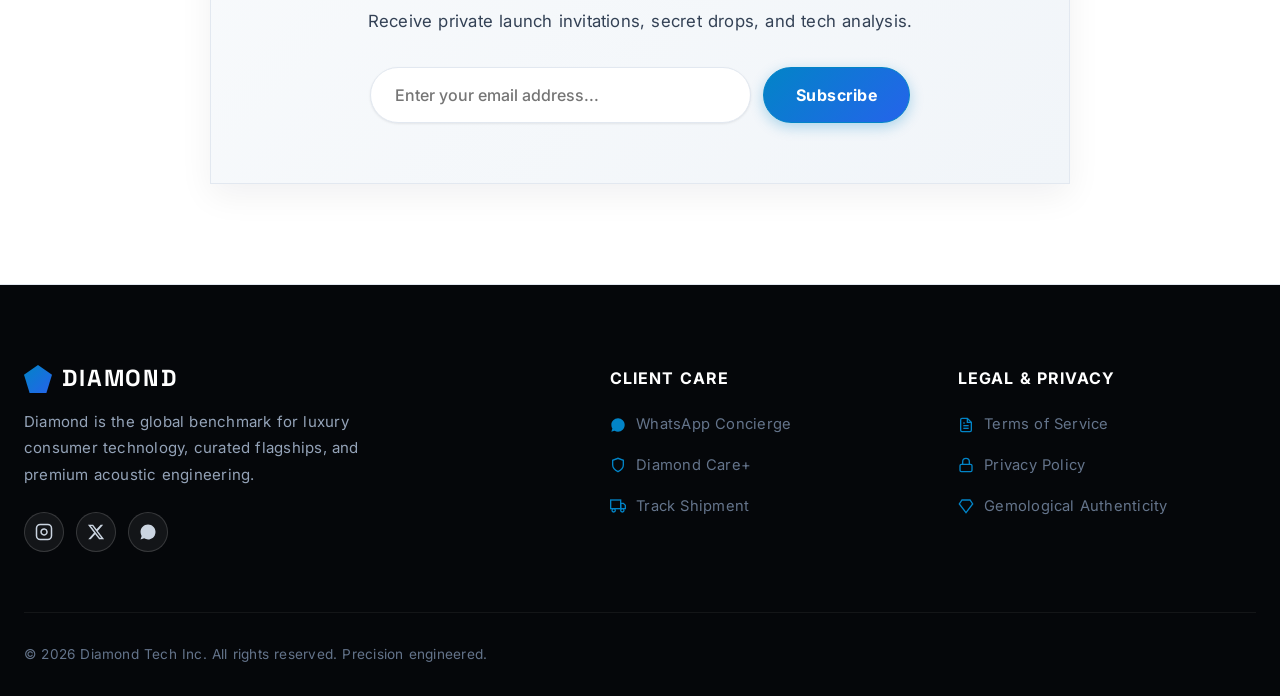
==== commit 964e04ba: "huge changes" ====
--- a/index.html
+++ b/index.html
@@ -3,29 +3,31 @@
 <head>
   <meta charset="UTF-8">
   <meta name="viewport" content="width=device-width, initial-scale=1.0">
-  <meta http-equiv="Content-Security-Policy" content="default-src 'self'; script-src 'self'; style-src 'self' 'unsafe-inline' https://fonts.googleapis.com; font-src 'self' https://fonts.gstatic.com data:; img-src 'self' data: https://images.unsplash.com https:; connect-src 'self' https:;">
   <title>Diamond — Next-Gen Tech Elegance | Flagship Phones, Watches & Audio</title>
   <meta name="description" content="Discover Diamond - the luxury benchmark for flagship smartphones, sapphire smartwatches, Hi-Res AirPods, and titanium accessories.">
   <link rel="canonical" href="https://diamondtech.luxury/index.html">
 
-  <!-- Preconnect & High-Speed Font Delivery -->
+  <!-- Preconnect & High-Speed Asset & Font Delivery -->
+  <link rel="preconnect" href="https://images.unsplash.com" crossorigin>
+  <link rel="dns-prefetch" href="https://images.unsplash.com">
   <link rel="preconnect" href="https://fonts.googleapis.com">
   <link rel="preconnect" href="https://fonts.gstatic.com" crossorigin>
-  <link href="https://fonts.googleapis.com/css2?family=Cairo:wght@300;400;500;600;700;800;900&family=Inter:wght@300;400;500;600;700;800;900&family=Space+Grotesk:wght@500;700;800&display=swap" rel="stylesheet">
+  <link rel="dns-prefetch" href="https://fonts.gstatic.com">
+  <link href="https://fonts.googleapis.com/css2?family=Cairo:wght@400;600;700;800&family=Inter:wght@400;500;600;700;800&family=Space+Grotesk:wght@600;700&display=swap" rel="stylesheet">
 
   <!-- Open Graph / Facebook / WhatsApp -->
   <meta property="og:type" content="website">
   <meta property="og:url" content="https://diamondtech.luxury/index.html">
   <meta property="og:title" content="Diamond — Next-Gen Tech Elegance | Flagship Phones, Watches & Audio">
   <meta property="og:description" content="Discover Diamond - the luxury benchmark for flagship smartphones, sapphire smartwatches, Hi-Res AirPods, and titanium accessories.">
-  <meta property="og:image" content="https://images.unsplash.com/photo-1592750475338-74b7b21085ab?auto=format&fit=crop&w=1200&q=85">
+  <meta property="og:image" content="https://images.unsplash.com/photo-1592750475338-74b7b21085ab?auto=format&fit=crop&w=800&q=80">
   <meta property="og:site_name" content="Diamond Luxury Tech">
 
   <!-- Twitter / X -->
   <meta name="twitter:card" content="summary_large_image">
   <meta name="twitter:title" content="Diamond — Next-Gen Tech Elegance">
   <meta name="twitter:description" content="Discover Diamond - luxury benchmark for flagship smartphones, smartwatches, and acoustics.">
-  <meta name="twitter:image" content="https://images.unsplash.com/photo-1592750475338-74b7b21085ab?auto=format&fit=crop&w=1200&q=85">
+  <meta name="twitter:image" content="https://images.unsplash.com/photo-1592750475338-74b7b21085ab?auto=format&fit=crop&w=800&q=80">
 
   <!-- Schema.org WebSite Structured Data -->
   <script type="application/ld+json">
@@ -42,8 +44,8 @@
   }
   </script>
 
-  <!-- Preload High-Priority Hero LCP Asset -->
-  <link rel="preload" as="image" href="https://images.unsplash.com/photo-1695048133142-1a20484d2569?auto=format&fit=crop&w=1000&q=85" fetchpriority="high">
+  <!-- Preload High-Priority Hero LCP Asset (Exact Match) -->
+  <link rel="preload" as="image" href="https://images.unsplash.com/photo-1592750475338-74b7b21085ab?auto=format&fit=crop&w=800&q=80" fetchpriority="high">
   
   <!-- Favicon Vector -->
   <link rel="icon" type="image/svg+xml" href="data:image/svg+xml,<svg xmlns='http://www.w3.org/2000/svg' viewBox='0 0 100 100'><polygon points='50,5 95,35 80,95 20,95 5,35' fill='%2300f0ff'/></svg>">
@@ -68,8 +70,7 @@
       <nav class="nav-menu">
         <ul class="nav-links">
           <li><a href="index.html" class="nav-link is-active" data-i18n="navHome">Home</a></li>
-          <li><a href="shop.html" class="nav-link" data-i18n="navShop">Shop All</a></li>
-          <li><a href="about.html" class="nav-link" data-i18n="navAbout">About Us</a></li>
+          <li><a href="shop.html" class="nav-link" data-i18n="navShop">Our Store</a></li>
           <li><a href="contact.html" class="nav-link" data-i18n="navContact">Contact Us</a></li>
         </ul>
       </nav>
@@ -89,7 +90,7 @@
         <!-- Cart Button (Opens Drawer) -->
         <button type="button" class="nav-icon-btn btn-cart-trigger" aria-label="Shopping Cart">
           <svg width="19" height="19" viewBox="0 0 24 24" fill="none" stroke="currentColor" stroke-width="2"><path d="M6 2L3 6v14a2 2 0 0 0 2 2h14a2 2 0 0 0 2-2V6l-3-4z"></path><line x1="3" y1="6" x2="21" y2="6"></line><path d="M16 10a4 4 0 0 1-8 0"></path></svg>
-          <span class="cart-count-badge" style="display:none;">0</span>
+          <span class="cart-count-badge" aria-live="polite" style="display:none;">0</span>
         </button>
 
         <!-- User Authentication Trigger Container -->
@@ -129,13 +130,7 @@
       <li>
         <a href="shop.html">
           <svg class="footer-link-icon" viewBox="0 0 24 24" fill="none" stroke="currentColor" stroke-width="2"><rect x="2" y="7" width="20" height="14" rx="2" ry="2"></rect><path d="M16 21V5a2 2 0 0 0-2-2h-4a2 2 0 0 0-2 2v16"></path></svg>
-          <span data-i18n="navShop">Shop All</span>
-        </a>
-      </li>
-      <li>
-        <a href="about.html">
-          <svg class="footer-link-icon" viewBox="0 0 24 24" fill="none" stroke="currentColor" stroke-width="2"><circle cx="12" cy="12" r="10"></circle><line x1="12" y1="16" x2="12" y2="12"></line><line x1="12" y1="8" x2="12.01" y2="8"></line></svg>
-          <span data-i18n="navAbout">About Us</span>
+          <span data-i18n="navShop">Our Store</span>
         </a>
       </li>
       <li>
@@ -157,47 +152,17 @@
       <div class="container hero-grid">
         <!-- Hero Text -->
         <div class="hero-content-col reveal-on-scroll">
-          <h1 class="hero-title" data-i18n="heroTitle">Original Flagship Phones & Smart Tech.</h1>
+          <h1 class="hero-title" data-i18n="heroTitle">Original Phones & Smart Tech.</h1>
 
           <p class="hero-subtitle" data-i18n="heroSubtitle">
-            Explore the world's most powerful smartphones, luxury smartwatches, and studio audio. 100% original with official 2-year warranty.
+            Explore the world's most powerful smartphones, luxury smartwatches, and studio audio.
           </p>
 
           <div class="hero-cta-group">
             <a href="shop.html" class="btn btn-primary btn-lg" data-i18n="heroBtnExplore">
-              <span>Shop All Products</span>
+              <span data-i18n="navShop">Our Store</span>
               <svg width="18" height="18" viewBox="0 0 24 24" fill="none" stroke="currentColor" stroke-width="2"><line x1="5" y1="12" x2="19" y2="12"></line><polyline points="12 5 19 12 12 19"></polyline></svg>
             </a>
-          </div>
-
-          <!-- Key Metrics / Guarantees -->
-          <div class="hero-stats-row">
-            <div class="hero-stat-item">
-              <strong data-i18n="heroStat1Value">100% Original</strong>
-              <span data-i18n="heroStat1Label">Factory Sealed & Guaranteed</span>
-            </div>
-            <div class="hero-stat-item">
-              <strong data-i18n="heroStat2Value">2-Year Warranty</strong>
-              <span data-i18n="heroStat2Label">Official Diamond Care+</span>
-            </div>
-            <div class="hero-stat-item">
-              <strong data-i18n="heroStat3Value">24h Delivery</strong>
-              <span data-i18n="heroStat3Label">Fast Express Shipping</span>
-            </div>
-          </div>
-        </div>
-
-        <!-- Hero Media Showcase -->
-        <div class="hero-media-wrapper reveal-on-scroll">
-          <div class="hero-device-card">
-            <img src="https://images.unsplash.com/photo-1695048133142-1a20484d2569?auto=format&fit=crop&w=1000&q=85" alt="iPhone 16 Pro Max Desert Titanium" class="hero-img-showcase" fetchpriority="high">
-            <div class="hero-device-meta">
-              <div>
-                <div class="hero-device-title">iPhone 16 Pro Max</div>
-                <div class="hero-device-subtitle">Desert Titanium • A18 Pro 3nm</div>
-              </div>
-              <div class="hero-device-price">$1,199</div>
-            </div>
           </div>
         </div>
       </div>
@@ -215,9 +180,8 @@
         <div class="categories-grid">
           <!-- Category 1: Phones -->
           <a href="shop.html?category=phones" class="category-card reveal-on-scroll">
-            <img src="https://images.unsplash.com/photo-1592750475338-74b7b21085ab?auto=format&fit=crop&w=800&q=80" alt="Phones" class="category-card-bg" loading="lazy">
+            <img src="https://images.unsplash.com/photo-1592750475338-74b7b21085ab?auto=format&fit=crop&w=600&q=75" alt="Phones" class="category-card-bg" loading="lazy" decoding="async" width="600" height="400">
             <div class="category-card-content">
-              <div class="category-card-icon">📱</div>
               <h3 class="category-card-title" data-i18n="catPhones">Phones</h3>
               <p class="category-card-desc" data-i18n="catPhonesDesc">Latest flagship smartphones with pro cameras and fast performance</p>
               <span class="category-card-link" data-i18n="shopPhonesLink">Shop Phones →</span>
@@ -226,9 +190,8 @@
 
           <!-- Category 2: Smartwatches -->
           <a href="shop.html?category=watches" class="category-card reveal-on-scroll">
-            <img src="https://images.unsplash.com/photo-1508685096489-7aacd43bd3b1?auto=format&fit=crop&w=800&q=80" alt="Smartwatches" class="category-card-bg" loading="lazy">
+            <img src="https://images.unsplash.com/photo-1508685096489-7aacd43bd3b1?auto=format&fit=crop&w=600&q=75" alt="Smartwatches" class="category-card-bg" loading="lazy" decoding="async" width="600" height="400">
             <div class="category-card-content">
-              <div class="category-card-icon">⌚</div>
               <h3 class="category-card-title" data-i18n="catWatches">Smartwatches</h3>
               <p class="category-card-desc" data-i18n="catWatchesDesc">Fitness tracking, health sensors, and long-lasting battery</p>
               <span class="category-card-link" data-i18n="shopWatchesLink">Shop Watches →</span>
@@ -237,9 +200,8 @@
 
           <!-- Category 3: Audio -->
           <a href="shop.html?category=audio" class="category-card reveal-on-scroll">
-            <img src="https://images.unsplash.com/photo-1546435770-a3e426bf472b?auto=format&fit=crop&w=800&q=80" alt="AirPods & Audio" class="category-card-bg" loading="lazy">
+            <img src="https://images.unsplash.com/photo-1546435770-a3e426bf472b?auto=format&fit=crop&w=600&q=75" alt="AirPods & Audio" class="category-card-bg" loading="lazy" decoding="async" width="600" height="400">
             <div class="category-card-content">
-              <div class="category-card-icon">🎧</div>
               <h3 class="category-card-title" data-i18n="catAudio">AirPods & Audio</h3>
               <p class="category-card-desc" data-i18n="catAudioDesc">Crisp sound quality and active noise cancellation</p>
               <span class="category-card-link" data-i18n="shopAudioLink">Shop Audio →</span>
@@ -248,9 +210,8 @@
 
           <!-- Category 4: Accessories -->
           <a href="shop.html?category=accessories" class="category-card reveal-on-scroll">
-            <img src="https://images.unsplash.com/photo-1586953208448-b95a79798f07?auto=format&fit=crop&w=800&q=80" alt="Accessories" class="category-card-bg" loading="lazy">
+            <img src="https://images.unsplash.com/photo-1586953208448-b95a79798f07?auto=format&fit=crop&w=600&q=75" alt="Accessories" class="category-card-bg" loading="lazy" decoding="async" width="600" height="400">
             <div class="category-card-content">
-              <div class="category-card-icon">⚡</div>
               <h3 class="category-card-title" data-i18n="catAccessories">Accessories</h3>
               <p class="category-card-desc" data-i18n="catAccessoriesDesc">Wireless chargers, fast power banks, adapters, and cases</p>
               <span class="category-card-link" data-i18n="shopAccessoriesLink">Shop Accessories →</span>
@@ -295,14 +256,6 @@
           </div>
 
           <div class="perk-item reveal-on-scroll">
-            <div class="perk-icon-box">🛡️</div>
-            <div class="perk-content">
-              <h4 data-i18n="perk2Title">2-Year Diamond Care+</h4>
-              <p data-i18n="perk2Desc">Global official warranty with instant accidental replacement coverage.</p>
-            </div>
-          </div>
-
-          <div class="perk-item reveal-on-scroll">
             <div class="perk-icon-box">💎</div>
             <div class="perk-content">
               <h4 data-i18n="perk3Title">100% Certified Authentic</h4>
@@ -347,7 +300,7 @@
           </div>
 
           <div class="tech-media-col reveal-on-scroll" style="text-align: center;">
-            <img src="https://images.unsplash.com/photo-1591337676887-a217a6970a8a?auto=format&fit=crop&w=900&q=85" alt="Diamond Edition Custom Gold" style="border-radius: var(--radius-lg); box-shadow: var(--shadow-gold-glow); max-width: 100%; border: 1px solid rgba(212,175,55,0.3);">
+            <img src="https://images.unsplash.com/photo-1591337676887-a217a6970a8a?auto=format&fit=crop&w=700&q=80" alt="Diamond Edition Custom Gold" loading="lazy" decoding="async" width="700" height="500" style="border-radius: var(--radius-lg); box-shadow: var(--shadow-gold-glow); max-width: 100%; border: 1px solid rgba(212,175,55,0.3);">
           </div>
         </div>
       </div>
@@ -455,7 +408,7 @@
               </a>
             </li>
             <li>
-              <a href="about.html">
+              <a href="contact.html">
                 <svg class="footer-link-icon" viewBox="0 0 24 24" fill="none" stroke="currentColor" stroke-width="2"><path d="M12 22s8-4 8-10V5l-8-3-8 3v7c0 6 8 10 8 10z"></path></svg>
                 <span data-i18n="footerWarranty">Diamond Care+</span>
               </a>
@@ -497,7 +450,6 @@
 
       <div class="footer-bottom">
         <div data-i18n="footerCopyright">© 2026 Diamond Tech Inc. All rights reserved. Precision engineered.</div>
-        <div data-i18n="indexFooterDesigned">Designed with titanium elegance for iOS & Android ecosystems.</div>
       </div>
     </div>
   </footer>
--- a/css/style.css
+++ b/css/style.css
@@ -1,34 +1,35 @@
 /**
- * Diamond E-Commerce - Core Design System & Luxury Dark Theme
+ * Diamond E-Commerce - Core Design System & Luxury Bright Theme
  * Typography: Inter (EN) & Cairo (AR)
- * Palette: Obsidian (#080a0f), Slate Surface (#101420), Electric Cyan (#00f0ff), Sapphire (#2563eb), Platinum (#f8fafc)
+ * Palette: Pure White (#ffffff), Slate Slate (#f8fafc), Dark Titanium (#0f172a), Ocean Cyan (#0284c7), Sapphire (#2563eb)
  */
 
 :root {
-  /* Color Palette */
-  --bg-main: #080a0f;
-  --bg-surface: #101420;
-  --bg-surface-elevated: #161c2c;
-  --bg-surface-glass: rgba(16, 20, 32, 0.75);
-  --bg-glass-card: rgba(22, 28, 44, 0.65);
+  /* Color Palette - Bright Luxury Theme */
+  --bg-main: #ffffff;
+  --bg-surface: #ffffff;
+  --bg-surface-elevated: #f8fafc;
+  --bg-surface-glass: rgba(255, 255, 255, 0.92);
+  --bg-glass-card: #ffffff;
+  --bg-subtle: #f1f5f9;
   
-  --border-subtle: rgba(255, 255, 255, 0.08);
-  --border-glow: rgba(0, 240, 255, 0.35);
-  --border-platinum: rgba(248, 250, 252, 0.15);
-
-  --accent-cyan: #00f0ff;
-  --accent-cyan-hover: #33f3ff;
-  --accent-cyan-glow: rgba(0, 240, 255, 0.25);
+  --border-subtle: #e2e8f0;
+  --border-glow: rgba(2, 132, 199, 0.35);
+  --border-platinum: #cbd5e1;
+
+  --accent-cyan: #0284c7;
+  --accent-cyan-hover: #0369a1;
+  --accent-cyan-glow: rgba(2, 132, 199, 0.2);
   --accent-sapphire: #2563eb;
-  --accent-gold: #d4af37;
-  --accent-gold-glow: rgba(212, 175, 55, 0.3);
+  --accent-gold: #d97706;
+  --accent-gold-glow: rgba(217, 119, 6, 0.25);
   --accent-danger: #ef4444;
   --accent-success: #10b981;
 
-  --text-primary: #f8fafc;
-  --text-secondary: #94a3b8;
+  --text-primary: #0f172a;
+  --text-secondary: #334155;
   --text-muted: #64748b;
-  --text-inverse: #080a0f;
+  --text-inverse: #ffffff;
 
   /* Typography */
   --font-sans: 'Inter', -apple-system, BlinkMacSystemFont, 'Segoe UI', Roboto, sans-serif;
@@ -44,11 +45,11 @@
   --radius-full: 9999px;
 
   /* Shadows */
-  --shadow-sm: 0 4px 12px rgba(0, 0, 0, 0.3);
-  --shadow-md: 0 10px 30px rgba(0, 0, 0, 0.45);
-  --shadow-lg: 0 20px 50px rgba(0, 0, 0, 0.6);
-  --shadow-cyan-glow: 0 0 25px rgba(0, 240, 255, 0.3);
-  --shadow-gold-glow: 0 0 30px rgba(212, 175, 55, 0.35);
+  --shadow-sm: 0 1px 3px rgba(0, 0, 0, 0.05), 0 1px 2px rgba(0, 0, 0, 0.03);
+  --shadow-md: 0 4px 16px rgba(15, 23, 42, 0.06), 0 2px 6px rgba(15, 23, 42, 0.04);
+  --shadow-lg: 0 12px 32px rgba(15, 23, 42, 0.08), 0 4px 12px rgba(15, 23, 42, 0.05);
+  --shadow-cyan-glow: 0 6px 20px rgba(2, 132, 199, 0.18);
+  --shadow-gold-glow: 0 6px 20px rgba(217, 119, 6, 0.22);
 
   /* Transitions */
   --transition-fast: 0.2s cubic-bezier(0.16, 1, 0.3, 1);
@@ -76,6 +77,11 @@
   scroll-behavior: smooth;
   -webkit-font-smoothing: antialiased;
   -moz-osx-font-smoothing: grayscale;
+  -webkit-tap-highlight-color: transparent;
+  touch-action: manipulation;
+  overflow-x: hidden;
+  max-width: 100vw;
+  width: 100%;
 }
 
 body {
@@ -86,9 +92,13 @@
   word-spacing: 0.05em;
   letter-spacing: 0.015em;
   overflow-x: hidden;
+  max-width: 100vw;
+  width: 100%;
   min-height: 100vh;
   display: flex;
   flex-direction: column;
+  -webkit-tap-highlight-color: transparent;
+  touch-action: manipulation;
 }
 
 body.rtl-layout {
@@ -101,12 +111,33 @@
   color: inherit;
   text-decoration: none;
   transition: color var(--transition-fast);
+  touch-action: manipulation;
 }
 
 img {
   max-width: 100%;
   height: auto;
   display: block;
+}
+
+.main-content {
+  width: 100%;
+  max-width: 100%;
+  overflow-x: hidden;
+  box-sizing: border-box;
+  flex: 1;
+}
+
+/* 60fps Mobile Hardware Layer Acceleration */
+.cart-drawer-panel,
+.wishlist-drawer,
+.mobile-nav-drawer,
+.diamond-modal-container,
+.diamond-navbar {
+  transform: translateZ(0);
+  -webkit-transform: translateZ(0);
+  backface-visibility: hidden;
+  -webkit-backface-visibility: hidden;
 }
 
 button, input, select, textarea {
@@ -116,11 +147,14 @@
   border: none;
   background: none;
   outline: none;
+  touch-action: manipulation;
 }
 
 button {
   cursor: pointer;
   user-select: none;
+  -webkit-user-select: none;
+  touch-action: manipulation;
 }
 
 /* Layout Utilities */
@@ -144,17 +178,17 @@
   right: 0;
   height: var(--header-height);
   z-index: 1000;
-  background: rgba(8, 10, 15, 0.75);
+  background: rgba(255, 255, 255, 0.88);
   backdrop-filter: blur(20px);
   -webkit-backdrop-filter: blur(20px);
   border-bottom: 1px solid var(--border-subtle);
-  transition: background var(--transition-normal), border-color var(--transition-normal);
+  transition: background var(--transition-normal), border-color var(--transition-normal), box-shadow var(--transition-normal);
 }
 
 .diamond-navbar.is-scrolled {
-  background: rgba(8, 10, 15, 0.94);
-  border-bottom-color: rgba(255, 255, 255, 0.12);
-  box-shadow: 0 8px 32px rgba(0, 0, 0, 0.5);
+  background: rgba(255, 255, 255, 0.98);
+  border-bottom-color: var(--border-platinum);
+  box-shadow: 0 4px 20px rgba(0, 0, 0, 0.05);
 }
 
 .navbar-inner {
@@ -175,7 +209,7 @@
   font-weight: 700;
   font-size: 1.45rem;
   letter-spacing: 0.08em;
-  color: #fff;
+  color: var(--text-primary);
   text-transform: uppercase;
   line-height: 1;
 }
@@ -183,21 +217,21 @@
 .diamond-gem-icon {
   width: 28px;
   height: 28px;
-  background: linear-gradient(135deg, #00f0ff 0%, #2563eb 100%);
+  background: linear-gradient(135deg, #0284c7 0%, #2563eb 100%);
   clip-path: polygon(50% 0%, 100% 35%, 80% 100%, 20% 100%, 0% 35%);
   display: inline-block;
-  box-shadow: 0 0 15px rgba(0, 240, 255, 0.5);
+  box-shadow: 0 0 12px rgba(2, 132, 199, 0.35);
   animation: diamondShimmer 4s infinite ease-in-out;
   flex-shrink: 0;
 }
 
 @keyframes diamondShimmer {
-  0%, 100% { filter: brightness(1) drop-shadow(0 0 8px rgba(0,240,255,0.4)); }
-  50% { filter: brightness(1.3) drop-shadow(0 0 16px rgba(0,240,255,0.8)); }
+  0%, 100% { filter: brightness(1) drop-shadow(0 0 6px rgba(2,132,199,0.3)); }
+  50% { filter: brightness(1.2) drop-shadow(0 0 12px rgba(2,132,199,0.6)); }
 }
 
 .brand-name-text {
-  background: linear-gradient(180deg, #ffffff 30%, #94a3b8 100%);
+  background: linear-gradient(180deg, #0f172a 30%, #334155 100%);
   background-clip: text;
   -webkit-background-clip: text;
   -webkit-text-fill-color: transparent;
@@ -223,34 +257,36 @@
   display: inline-flex;
   align-items: center;
   justify-content: center;
-  font-size: 0.92rem;
-  font-weight: 500;
+  font-size: 0.94rem;
+  font-weight: 600;
   color: var(--text-secondary);
-  padding: 6px 0;
+  padding: 8px 4px;
   position: relative;
-  transition: color var(--transition-fast);
+  transition: color 0.2s ease;
   line-height: 1.2;
 }
 
 .nav-link:hover, .nav-link.is-active {
-  color: #fff;
+  color: var(--accent-cyan);
 }
 
 .nav-link::after {
   content: '';
   position: absolute;
-  bottom: -6px;
+  bottom: -4px;
   left: 0;
-  width: 0%;
-  height: 2px;
+  width: 100%;
+  height: 2.5px;
   background: var(--accent-cyan);
-  box-shadow: 0 0 8px var(--accent-cyan);
-  transition: width var(--transition-fast);
-  border-radius: 2px;
+  border-radius: 4px;
+  transform: scaleX(0);
+  transform-origin: center;
+  transition: transform 0.28s cubic-bezier(0.16, 1, 0.3, 1);
+  box-shadow: 0 0 8px rgba(2, 132, 199, 0.35);
 }
 
 .nav-link:hover::after, .nav-link.is-active::after {
-  width: 100%;
+  transform: scaleX(1);
 }
 
 /* Nav Actions */
@@ -268,7 +304,7 @@
   display: inline-flex;
   align-items: center;
   justify-content: center;
-  background: rgba(255, 255, 255, 0.04);
+  background: #f1f5f9;
   border: 1px solid var(--border-subtle);
   color: var(--text-primary);
   position: relative;
@@ -277,8 +313,8 @@
 }
 
 .nav-icon-btn:hover {
-  background: rgba(255, 255, 255, 0.1);
-  border-color: rgba(255, 255, 255, 0.2);
+  background: #e2e8f0;
+  border-color: var(--accent-cyan);
   transform: translateY(-1px);
   color: var(--accent-cyan);
 }
@@ -292,13 +328,13 @@
   padding: 0 5px;
   border-radius: var(--radius-full);
   background: var(--accent-cyan);
-  color: #080a0f;
+  color: #ffffff;
   font-size: 0.72rem;
   font-weight: 700;
   display: inline-flex;
   align-items: center;
   justify-content: center;
-  box-shadow: 0 0 10px rgba(0, 240, 255, 0.5);
+  box-shadow: 0 2px 8px rgba(2, 132, 199, 0.4);
   line-height: 1;
 }
 
@@ -309,7 +345,7 @@
   height: 40px;
   padding: 0 16px;
   border-radius: var(--radius-full);
-  background: rgba(255, 255, 255, 0.05);
+  background: #f1f5f9;
   border: 1px solid var(--border-subtle);
   font-size: 0.85rem;
   font-weight: 600;
@@ -320,8 +356,9 @@
 }
 
 .btn-lang-toggle:hover {
-  background: rgba(255, 255, 255, 0.12);
+  background: #e2e8f0;
   border-color: var(--accent-cyan);
+  color: var(--accent-cyan);
 }
 
 .btn-auth-signin {
@@ -331,9 +368,9 @@
   height: 40px;
   padding: 0 16px;
   border-radius: var(--radius-full);
-  background: rgba(255, 255, 255, 0.05);
+  background: #f1f5f9;
   border: 1px solid var(--border-subtle);
-  color: #fff;
+  color: var(--text-primary);
   font-size: 0.85rem;
   font-weight: 600;
   line-height: 1;
@@ -342,7 +379,7 @@
 }
 
 .btn-auth-signin:hover {
-  background: rgba(255, 255, 255, 0.12);
+  background: #e2e8f0;
   border-color: var(--accent-cyan);
   color: var(--accent-cyan);
 }
@@ -351,21 +388,20 @@
   display: none;
   width: 40px;
   height: 40px;
-  border-radius: var(--radius-sm);
+  border-radius: var(--radius-full);
   align-items: center;
   justify-content: center;
-  background: rgba(0, 240, 255, 0.08);
-  border: 1px solid rgba(0, 240, 255, 0.25);
-  color: #fff;
+  background: #f1f5f9;
+  border: 1px solid var(--border-subtle);
+  color: var(--text-primary);
   cursor: pointer;
   transition: all var(--transition-fast);
 }
 
 .mobile-menu-toggle:hover {
-  background: rgba(0, 240, 255, 0.18);
+  background: #e2e8f0;
   border-color: var(--accent-cyan);
   color: var(--accent-cyan);
-  box-shadow: 0 0 14px rgba(0, 240, 255, 0.3);
 }
 
 /* Mobile Drawer Search Bar */
@@ -376,7 +412,7 @@
   margin: 16px 20px 20px;
   padding: 13px 18px;
   border-radius: var(--radius-md);
-  background: rgba(255, 255, 255, 0.05);
+  background: #f8fafc;
   border: 1px solid var(--border-subtle);
   color: var(--text-muted);
   font-size: 0.92rem;
@@ -385,10 +421,10 @@
 }
 
 .mobile-drawer-search-bar:hover {
-  background: rgba(255, 255, 255, 0.09);
+  background: #ffffff;
   border-color: var(--accent-cyan);
-  color: #fff;
-  box-shadow: 0 0 15px rgba(0, 240, 255, 0.15);
+  color: var(--text-primary);
+  box-shadow: 0 0 15px rgba(2, 132, 199, 0.12);
 }
 
 .mobile-drawer-search-bar svg {
@@ -409,7 +445,7 @@
   justify-content: center;
   padding: 80px 0 100px;
   overflow: hidden;
-  background: radial-gradient(circle at 50% 20%, rgba(37, 99, 235, 0.15) 0%, rgba(0, 240, 255, 0.05) 35%, transparent 70%);
+  background: radial-gradient(circle at 50% 20%, rgba(2, 132, 199, 0.08) 0%, rgba(37, 99, 235, 0.04) 35%, #ffffff 70%);
 }
 
 .hero-glow-orb {
@@ -425,7 +461,7 @@
   height: 500px;
   top: 10%;
   left: 15%;
-  background: rgba(0, 240, 255, 0.12);
+  background: rgba(2, 132, 199, 0.08);
 }
 
 .hero-glow-2 {
@@ -433,14 +469,16 @@
   height: 600px;
   bottom: 5%;
   right: 10%;
-  background: rgba(37, 99, 235, 0.15);
+  background: rgba(37, 99, 235, 0.06);
 }
 
 .hero-grid {
-  display: grid;
-  grid-template-columns: 1.1fr 0.9fr;
-  align-items: center;
-  gap: 60px;
+  display: flex;
+  flex-direction: column;
+  align-items: center;
+  text-align: center;
+  max-width: 860px;
+  margin: 0 auto;
   position: relative;
   z-index: 2;
 }
@@ -470,7 +508,8 @@
   letter-spacing: -0.01em;
   word-spacing: normal;
   margin-bottom: 24px;
-  background: linear-gradient(180deg, #ffffff 40%, #94a3b8 100%);
+  color: #0f172a;
+  background: linear-gradient(180deg, #0f172a 40%, #334155 100%);
   background-clip: text;
   -webkit-background-clip: text;
   -webkit-text-fill-color: transparent;
@@ -479,19 +518,20 @@
 }
 
 .hero-subtitle {
-  font-size: clamp(0.95rem, 2vw, 1.2rem);
+  font-size: clamp(1rem, 2vw, 1.25rem);
   color: var(--text-secondary);
   line-height: 1.75;
-  margin-bottom: 36px;
-  max-width: 560px;
+  margin: 0 auto 36px;
+  max-width: 680px;
   overflow-wrap: break-word;
 }
 
 .hero-cta-group {
   display: flex;
   align-items: center;
+  justify-content: center;
   gap: 18px;
-  margin-bottom: 50px;
+  margin-bottom: 0;
 }
 
 .hero-stats-row {
@@ -506,7 +546,7 @@
   display: block;
   font-size: 1.7rem;
   font-weight: 700;
-  color: #fff;
+  color: #0f172a;
   font-family: var(--font-display);
 }
 
@@ -529,12 +569,10 @@
   width: 100%;
   max-width: 480px;
   border-radius: var(--radius-lg);
-  background: var(--bg-glass-card);
-  backdrop-filter: blur(20px);
-  -webkit-backdrop-filter: blur(20px);
-  border: 1px solid rgba(255, 255, 255, 0.12);
+  background: #ffffff;
+  border: 1px solid var(--border-subtle);
   padding: 30px;
-  box-shadow: var(--shadow-lg), 0 0 60px rgba(0, 240, 255, 0.15);
+  box-shadow: 0 20px 50px rgba(15, 23, 42, 0.08), 0 0 30px rgba(2, 132, 199, 0.08);
   animation: heroFloat 6s ease-in-out infinite;
 }
 
@@ -548,7 +586,8 @@
   height: 380px;
   object-fit: cover;
   border-radius: var(--radius-md);
-  box-shadow: var(--shadow-md);
+  box-shadow: var(--shadow-sm);
+  background: #f8fafc;
 }
 
 .hero-device-meta {
@@ -561,7 +600,7 @@
 .hero-device-title {
   font-size: 1.25rem;
   font-weight: 700;
-  color: #fff;
+  color: #0f172a;
 }
 
 .hero-device-subtitle {
@@ -607,7 +646,7 @@
   line-height: 1.25;
   letter-spacing: 0.015em;
   word-spacing: 0.08em;
-  color: #fff;
+  color: #0f172a;
   margin-bottom: 18px;
 }
 
@@ -622,6 +661,7 @@
 .categories-section {
   padding: 100px 0;
   position: relative;
+  background: #ffffff;
 }
 
 .categories-grid {
@@ -633,7 +673,7 @@
 .category-card {
   position: relative;
   border-radius: var(--radius-lg);
-  background: var(--bg-surface);
+  background: #ffffff;
   border: 1px solid var(--border-subtle);
   overflow: hidden;
   padding: 32px 24px;
@@ -643,13 +683,14 @@
   min-height: 380px;
   transition: all var(--transition-normal);
   text-decoration: none;
+  box-shadow: 0 4px 16px rgba(15, 23, 42, 0.04);
 }
 
 .category-card::before {
   content: '';
   position: absolute;
   inset: 0;
-  background: linear-gradient(180deg, rgba(8, 10, 15, 0.1) 0%, rgba(8, 10, 15, 0.95) 100%);
+  background: linear-gradient(180deg, rgba(15, 23, 42, 0.02) 0%, rgba(15, 23, 42, 0.88) 100%);
   z-index: 1;
 }
 
@@ -660,18 +701,18 @@
   height: 100%;
   object-fit: cover;
   transition: transform var(--transition-slow);
-  filter: brightness(0.7);
+  filter: brightness(0.85);
 }
 
 .category-card:hover {
   transform: translateY(-8px);
-  border-color: rgba(0, 240, 255, 0.4);
-  box-shadow: 0 16px 40px rgba(0, 0, 0, 0.6), var(--shadow-cyan-glow);
+  border-color: var(--accent-cyan);
+  box-shadow: 0 16px 40px rgba(15, 23, 42, 0.12), var(--shadow-cyan-glow);
 }
 
 .category-card:hover .category-card-bg {
   transform: scale(1.08);
-  filter: brightness(0.85);
+  filter: brightness(0.95);
 }
 
 .category-card-content {
@@ -693,7 +734,7 @@
 
 .category-card-desc {
   font-size: 0.88rem;
-  color: var(--text-secondary);
+  color: #e2e8f0;
   line-height: 1.5;
   margin-bottom: 16px;
 }
@@ -710,13 +751,17 @@
 /* Best Sellers Section */
 .products-section {
   padding: 100px 0;
-  background: linear-gradient(180deg, var(--bg-main) 0%, #0d111a 50%, var(--bg-main) 100%);
+  background: #f8fafc;
 }
 
 .products-grid {
   display: grid;
-  grid-template-columns: repeat(4, 1fr);
+  grid-template-columns: repeat(4, minmax(0, 1fr));
   gap: 28px;
+  width: 100%;
+  max-width: 100%;
+  min-width: 0;
+  box-sizing: border-box;
 }
 
 .products-section-footer {
@@ -729,13 +774,13 @@
   padding: 80px 0;
   border-top: 1px solid var(--border-subtle);
   border-bottom: 1px solid var(--border-subtle);
-  background: rgba(16, 20, 32, 0.4);
+  background: #ffffff;
 }
 
 .perks-grid {
   display: grid;
-  grid-template-columns: repeat(4, 1fr);
-  gap: 30px;
+  grid-template-columns: repeat(3, 1fr);
+  gap: 32px;
 }
 
 .perk-item {
@@ -761,7 +806,7 @@
 .perk-content h4 {
   font-size: 1.05rem;
   font-weight: 700;
-  color: #fff;
+  color: #0f172a;
   margin-bottom: 6px;
 }
 
@@ -776,6 +821,7 @@
   padding: 120px 0;
   position: relative;
   overflow: hidden;
+  background: #ffffff;
 }
 
 .tech-highlight-grid {
@@ -798,13 +844,15 @@
   gap: 16px;
   padding: 16px 20px;
   border-radius: var(--radius-md);
-  background: var(--bg-surface);
+  background: #f8fafc;
   border: 1px solid var(--border-subtle);
   transition: all var(--transition-fast);
 }
 
 .tech-feature-item:hover {
   border-color: var(--accent-cyan);
+  background: #ffffff;
+  box-shadow: 0 4px 20px rgba(2, 132, 199, 0.1);
   transform: translateX(6px);
 }
 
@@ -816,11 +864,13 @@
 .tech-feature-item span {
   font-weight: 600;
   font-size: 1.05rem;
+  color: #0f172a;
 }
 
 /* Testimonials */
 .testimonials-section {
   padding: 100px 0;
+  background: #ffffff;
 }
 
 .testimonials-grid {
@@ -830,7 +880,7 @@
 }
 
 .testimonial-card {
-  background: var(--bg-surface);
+  background: #f8fafc;
   border: 1px solid var(--border-subtle);
   border-radius: var(--radius-lg);
   padding: 36px 30px;
@@ -841,7 +891,9 @@
 }
 
 .testimonial-card:hover {
-  border-color: rgba(255, 255, 255, 0.2);
+  background: #ffffff;
+  border-color: var(--accent-cyan);
+  box-shadow: 0 12px 30px rgba(15, 23, 42, 0.08);
   transform: translateY(-6px);
 }
 
@@ -863,17 +915,17 @@
   width: 48px;
   height: 48px;
   border-radius: 50%;
-  background: linear-gradient(135deg, #00f0ff, #2563eb);
+  background: linear-gradient(135deg, #0284c7, #2563eb);
   display: flex;
   align-items: center;
   justify-content: center;
   font-weight: 700;
-  color: #080a0f;
+  color: #ffffff;
 }
 
 .author-name {
   font-weight: 700;
-  color: #fff;
+  color: #0f172a;
 }
 
 .author-title {
@@ -884,55 +936,81 @@
 /* Newsletter Section */
 .newsletter-section {
   padding: 80px 0 100px;
+  background: #ffffff;
 }
 
 .newsletter-card {
-  background: linear-gradient(135deg, #101420 0%, #161c2c 100%);
-  border: 1px solid rgba(0, 240, 255, 0.25);
-  border-radius: var(--radius-lg);
+  background: linear-gradient(135deg, #f8fafc 0%, #f1f5f9 100%);
+  border: 1px solid var(--border-subtle);
+  border-radius: var(--radius-xl);
   padding: 60px 40px;
   text-align: center;
   max-width: 860px;
   margin: 0 auto;
-  box-shadow: 0 20px 50px rgba(0, 0, 0, 0.5), var(--shadow-cyan-glow);
+  box-shadow: 0 12px 32px rgba(15, 23, 42, 0.06);
 }
 
 .newsletter-card h3 {
   font-family: var(--font-display);
-  font-size: 2.2rem;
+  font-size: clamp(1.8rem, 4.5vw, 2.4rem);
   font-weight: 800;
-  color: #fff;
+  color: #0f172a;
   margin-bottom: 12px;
+  line-height: 1.25;
 }
 
 .newsletter-card p {
   font-size: 1.05rem;
   color: var(--text-secondary);
+  max-width: 560px;
+  margin: 0 auto 32px;
+  line-height: 1.6;
+}
+
+.newsletter-form {
+  display: flex;
   max-width: 540px;
-  margin: 0 auto 32px;
-}
-
-.newsletter-form {
-  display: flex;
-  max-width: 500px;
+  width: 100%;
   margin: 0 auto;
   gap: 12px;
+  align-items: center;
 }
 
 .newsletter-input {
   flex: 1;
-  height: 52px;
-  padding: 0 20px;
+  min-width: 0;
+  height: 56px;
+  min-height: 56px;
+  padding: 0 24px;
   border-radius: var(--radius-full);
-  background: rgba(255, 255, 255, 0.06);
-  border: 1px solid var(--border-subtle);
-  color: #fff;
-  font-size: 0.95rem;
+  background: #ffffff;
+  border: 1.5px solid var(--border-subtle);
+  color: #0f172a;
+  font-size: 1rem;
+  font-weight: 500;
+  box-sizing: border-box;
+  -webkit-appearance: none;
+  appearance: none;
+  box-shadow: var(--shadow-sm);
+  transition: all var(--transition-fast);
 }
 
 .newsletter-input:focus {
   border-color: var(--accent-cyan);
-  background: rgba(255, 255, 255, 0.1);
+  box-shadow: 0 0 0 4px rgba(2, 132, 199, 0.15);
+}
+
+.newsletter-form .btn {
+  height: 56px;
+  min-height: 56px;
+  padding: 0 32px;
+  font-size: 1rem;
+  font-weight: 700;
+  border-radius: var(--radius-full);
+  display: inline-flex;
+  align-items: center;
+  justify-content: center;
+  white-space: nowrap;
 }
 
 /* ==========================================================================
@@ -940,32 +1018,38 @@
    ========================================================================== */
 .shop-hero-banner {
   padding: 60px 0 40px;
-  background: radial-gradient(circle at 50% 10%, rgba(0, 240, 255, 0.08) 0%, transparent 60%);
+  background: radial-gradient(circle at 50% 10%, rgba(2, 132, 199, 0.06) 0%, transparent 60%);
   border-bottom: 1px solid var(--border-subtle);
   text-align: center;
 }
 
 .shop-page-title {
   font-family: var(--font-display);
-  font-size: 2.8rem;
+  font-size: clamp(1.75rem, 5.5vw, 2.8rem);
   font-weight: 800;
-  color: #fff;
+  color: #0f172a;
   margin-bottom: 10px;
+  line-height: 1.2;
+  word-break: break-word;
 }
 
 .shop-page-subtitle {
-  font-size: 1.1rem;
+  font-size: clamp(0.95rem, 2.5vw, 1.1rem);
   color: var(--text-secondary);
   max-width: 600px;
   margin: 0 auto 24px;
+  line-height: 1.6;
+  padding: 0 10px;
 }
 
 .shop-search-bar-wrap {
   max-width: 520px;
+  width: 100%;
   margin: 0 auto;
   position: relative;
   display: flex;
   align-items: center;
+  box-sizing: border-box;
 }
 
 .shop-search-bar-wrap svg {
@@ -984,11 +1068,12 @@
   height: 50px;
   padding: 0 20px 0 50px;
   border-radius: var(--radius-full);
-  background: var(--bg-surface);
+  background: #ffffff;
   border: 1px solid var(--border-subtle);
-  color: #fff;
+  color: #0f172a;
   font-size: 0.95rem;
   box-shadow: var(--shadow-sm);
+  box-sizing: border-box;
   transition: all var(--transition-fast);
 }
 
@@ -998,18 +1083,68 @@
 
 .shop-search-bar-wrap input:focus {
   border-color: var(--accent-cyan);
-  box-shadow: 0 0 20px rgba(0, 240, 255, 0.25);
+  box-shadow: 0 0 0 3px rgba(2, 132, 199, 0.15);
 }
 
 .shop-layout-section {
   padding: 50px 0 100px;
+  background: #ffffff;
+  max-width: 100%;
+  box-sizing: border-box;
+  position: relative;
 }
 
 .shop-grid-container {
   display: grid;
-  grid-template-columns: 280px 1fr;
+  grid-template-columns: 280px minmax(0, 1fr);
   gap: 36px;
   align-items: flex-start;
+  max-width: 100%;
+  width: 100%;
+  min-width: 0;
+  box-sizing: border-box;
+  transition: grid-template-columns 0.35s cubic-bezier(0.16, 1, 0.3, 1);
+}
+
+/* Collapsed Sidebar on Desktop: Full 4-Column Showcase */
+.shop-grid-container.sidebar-collapsed {
+  grid-template-columns: minmax(0, 1fr);
+}
+
+.shop-grid-container.sidebar-collapsed .shop-sidebar {
+  display: none !important;
+}
+
+@media (min-width: 1200px) {
+  .shop-grid-container.sidebar-collapsed .shop-products-grid.grid-view {
+    grid-template-columns: repeat(4, minmax(0, 1fr)) !important;
+  }
+}
+
+.shop-main-content {
+  width: 100%;
+  max-width: 100%;
+  min-width: 0;
+  box-sizing: border-box;
+  overflow: hidden;
+}
+
+/* Filter Drawer Backdrop Overlay */
+.filter-drawer-overlay {
+  position: fixed;
+  inset: 0;
+  background: rgba(15, 23, 42, 0.6);
+  backdrop-filter: blur(8px);
+  -webkit-backdrop-filter: blur(8px);
+  z-index: 2400;
+  opacity: 0;
+  visibility: hidden;
+  transition: opacity 0.3s cubic-bezier(0.16, 1, 0.3, 1), visibility 0.3s cubic-bezier(0.16, 1, 0.3, 1);
+}
+
+.filter-drawer-overlay.is-active {
+  opacity: 1;
+  visibility: visible;
 }
 
 /* Independent Sticky Scroll for Filters Sidebar */
@@ -1018,9 +1153,9 @@
   top: 90px;
   max-height: calc(100vh - 110px);
   overflow-y: auto;
-  scrollbar-width: none; /* Firefox */
-  -ms-overflow-style: none; /* IE and Edge */
-  background: var(--bg-surface);
+  scrollbar-width: none;
+  -ms-overflow-style: none;
+  background: #f8fafc;
   border: 1px solid var(--border-subtle);
   border-radius: var(--radius-lg);
   padding: 24px 24px 80px 24px;
@@ -1028,6 +1163,9 @@
   flex-direction: column;
   gap: 24px;
   box-shadow: var(--shadow-sm);
+  max-width: 100%;
+  width: 100%;
+  box-sizing: border-box;
 }
 
 .shop-sidebar::-webkit-scrollbar {
@@ -1042,31 +1180,117 @@
   align-items: center;
   padding-bottom: 14px;
   border-bottom: 1px solid var(--border-subtle);
+  width: 100%;
+  max-width: 100%;
+  box-sizing: border-box;
 }
 
 .sidebar-title-wrap {
   display: flex;
   align-items: center;
   gap: 8px;
-  color: #fff;
+  color: #0f172a;
   font-weight: 700;
+}
+
+.sidebar-header-actions {
+  display: flex;
+  align-items: center;
+  gap: 8px;
+}
+
+.btn-close-filter-drawer {
+  display: none;
+  width: 32px;
+  height: 32px;
+  border-radius: 50%;
+  background: #f1f5f9;
+  border: 1px solid var(--border-subtle);
+  color: var(--text-secondary);
+  font-size: 1.4rem;
+  line-height: 1;
+  align-items: center;
+  justify-content: center;
+  cursor: pointer;
+  transition: all var(--transition-fast);
+}
+
+.btn-close-filter-drawer:hover {
+  background: #e2e8f0;
+  color: var(--accent-cyan);
 }
 
 .btn-clear-filters {
   font-size: 0.8rem;
-  color: var(--text-muted);
-  text-decoration: underline;
-  transition: color var(--transition-fast);
+  font-weight: 600;
+  color: var(--accent-cyan);
+  background: rgba(2, 132, 199, 0.08);
+  border: 1px solid rgba(2, 132, 199, 0.22);
+  border-radius: var(--radius-full);
+  padding: 4px 10px;
+  text-decoration: none;
+  transition: all var(--transition-fast);
+  white-space: nowrap;
+  flex-shrink: 0;
+  cursor: pointer;
+  display: inline-flex;
+  align-items: center;
+  justify-content: center;
 }
 
 .btn-clear-filters:hover {
-  color: var(--accent-cyan);
+  background: var(--accent-cyan);
+  color: #ffffff;
+  border-color: var(--accent-cyan);
+  box-shadow: 0 2px 8px rgba(2, 132, 199, 0.25);
+  transform: translateY(-1px);
+}
+
+.btn-clear-filters:active {
+  transform: translateY(0) scale(0.96);
+}
+
+.sidebar-apply-footer {
+  display: none;
+  position: sticky;
+  bottom: 0;
+  left: 0;
+  right: 0;
+  padding: 16px 20px;
+  background: #ffffff;
+  border-top: 1px solid var(--border-subtle);
+  box-shadow: 0 -4px 16px rgba(0, 0, 0, 0.06);
+  z-index: 10;
+  margin: auto -24px -24px -24px;
+}
+
+.btn-drawer-apply {
+  width: 100%;
+  height: 46px;
+  border-radius: var(--radius-sm);
+  background: var(--accent-cyan);
+  border: none;
+  color: #ffffff;
+  font-size: 0.95rem;
+  font-weight: 700;
+  cursor: pointer;
+  display: flex;
+  align-items: center;
+  justify-content: center;
+  gap: 8px;
+  box-shadow: 0 4px 14px rgba(2, 132, 199, 0.28);
+  transition: all var(--transition-fast);
+}
+
+.btn-drawer-apply:hover {
+  background: var(--accent-cyan-hover);
+  box-shadow: 0 6px 18px rgba(2, 132, 199, 0.35);
 }
 
 .filter-group-title {
   font-size: 0.9rem;
   font-weight: 700;
-  color: #fff;
+  color: #0f172a;
   margin-bottom: 12px;
   text-transform: uppercase;
   letter-spacing: 0.05em;
@@ -1076,6 +1300,9 @@
   display: flex;
   flex-direction: column;
   gap: 8px;
+  width: 100%;
+  max-width: 100%;
+  box-sizing: border-box;
 }
 
 .filter-radio-label, .filter-checkbox-label {
@@ -1083,32 +1310,42 @@
   display: flex;
   justify-content: space-between;
   align-items: center;
-  padding: 10px 14px;
+  padding: 9px 12px;
   border-radius: 10px;
-  background: rgba(255, 255, 255, 0.025);
-  border: 1px solid rgba(255, 255, 255, 0.05);
+  background: #ffffff;
+  border: 1px solid var(--border-subtle);
   font-size: 0.88rem;
-  color: var(--text-secondary);
+  color: #334155;
   cursor: pointer;
   user-select: none;
+  width: 100%;
+  max-width: 100%;
+  box-sizing: border-box;
+  gap: 8px;
   transition: all 0.25s cubic-bezier(0.16, 1, 0.3, 1);
+  overflow: hidden;
 }
 
 .filter-radio-label:hover, .filter-checkbox-label:hover {
-  background: rgba(255, 255, 255, 0.06);
-  border-color: rgba(255, 255, 255, 0.12);
-  color: #fff;
-  transform: translateX(4px);
-}
-
-html[dir="rtl"] .filter-radio-label:hover, html[dir="rtl"] .filter-checkbox-label:hover {
-  transform: translateX(-4px);
+  background: #f8fafc;
+  border-color: var(--accent-cyan);
+  color: #0f172a;
 }
 
 .filter-radio-label > span:first-child, .filter-checkbox-label > span:first-child, .filter-label-left {
   display: flex;
   align-items: center;
-  gap: 12px;
+  gap: 8px;
+  min-width: 0;
+  flex: 1 1 auto;
+  overflow: hidden;
+}
+
+.filter-radio-label > span:first-child > span:last-child,
+.filter-checkbox-label > span:first-child > span:last-child {
+  overflow: hidden;
+  text-overflow: ellipsis;
+  white-space: nowrap;
 }
 
 .condition-text-block {
@@ -1116,6 +1353,9 @@
   flex-direction: column;
   gap: 2px;
   text-align: left;
+  min-width: 0;
+  flex: 1 1 auto;
+  overflow: hidden;
 }
 
 html[dir="rtl"] .condition-text-block {
@@ -1125,21 +1365,29 @@
 .condition-main-name {
   font-size: 0.88rem;
   font-weight: 600;
-  color: #fff;
+  color: #0f172a;
   line-height: 1.25;
+  overflow: hidden;
+  text-overflow: ellipsis;
   white-space: nowrap;
 }
 
 .condition-sub-bracket {
   font-size: 0.74rem;
-  color: var(--text-muted);
+  color: #64748b;
   line-height: 1.2;
   letter-spacing: 0.02em;
+  overflow: hidden;
+  text-overflow: ellipsis;
   white-space: nowrap;
 }
 
+.filter-radio-label:has(input:checked) .condition-main-name {
+  color: var(--accent-cyan);
+}
+
 .filter-radio-label:has(input:checked) .condition-sub-bracket {
-  color: rgba(0, 240, 255, 0.8);
+  color: #0284c7;
 }
 
 /* Custom styled luxury radio input (replaces default browser radio circle) */
@@ -1148,10 +1396,10 @@
   -webkit-appearance: none;
   width: 18px;
   height: 18px;
-  border: 2px solid rgba(255, 255, 255, 0.25);
+  border: 2px solid #cbd5e1;
   border-radius: 50%;
   outline: none;
-  background: rgba(0, 0, 0, 0.35);
+  background: #ffffff;
   margin: 0;
   cursor: pointer;
   display: grid;
@@ -1172,7 +1420,6 @@
   transform: scale(0);
   transition: 0.2s transform ease-in-out;
   background-color: var(--accent-cyan);
-  box-shadow: 0 0 8px var(--accent-cyan);
 }
 
 .filter-checkbox-label input[type="checkbox"]::before {
@@ -1188,8 +1435,7 @@
 
 .filter-radio-label input[type="radio"]:checked, .filter-checkbox-label input[type="checkbox"]:checked {
   border-color: var(--accent-cyan);
-  background: rgba(0, 240, 255, 0.12);
-  box-shadow: 0 0 10px rgba(0, 240, 255, 0.35);
+  background: #ffffff;
 }
 
 .filter-radio-label input[type="radio"]:checked::before {
@@ -1201,33 +1447,38 @@
 }
 
 .filter-radio-label:has(input:checked), .filter-checkbox-label:has(input:checked) {
-  background: linear-gradient(90deg, rgba(0, 240, 255, 0.12) 0%, rgba(0, 240, 255, 0.02) 100%);
-  border-color: rgba(0, 240, 255, 0.4);
-  color: #ffffff;
-  font-weight: 600;
-  box-shadow: 0 4px 16px rgba(0, 0, 0, 0.25), 0 0 12px rgba(0, 240, 255, 0.1);
+  background: rgba(2, 132, 199, 0.08);
+  border-color: var(--accent-cyan);
+  color: var(--accent-cyan);
+  font-weight: 700;
+  box-shadow: 0 2px 8px rgba(2, 132, 199, 0.12);
 }
 
 html[dir="rtl"] .filter-radio-label:has(input:checked), html[dir="rtl"] .filter-checkbox-label:has(input:checked) {
-  background: linear-gradient(270deg, rgba(0, 240, 255, 0.12) 0%, rgba(0, 240, 255, 0.02) 100%);
+  background: rgba(2, 132, 199, 0.08);
 }
 
 .count-pill {
   font-size: 0.78rem;
   font-weight: 700;
-  padding: 3px 10px;
+  padding: 2px 8px;
+  min-width: 24px;
   border-radius: 12px;
-  background: rgba(255, 255, 255, 0.06);
-  border: 1px solid rgba(255, 255, 255, 0.08);
-  color: var(--text-secondary);
+  background: #f1f5f9;
+  border: 1px solid var(--border-subtle);
+  color: #64748b;
   transition: all 0.25s ease;
+  flex-shrink: 0;
+  margin-inline-start: auto;
+  text-align: center;
+  line-height: 1.3;
 }
 
 .filter-radio-label:has(input:checked) .count-pill, .filter-checkbox-label:has(input:checked) .count-pill {
-  background: rgba(0, 240, 255, 0.2);
-  border-color: rgba(0, 240, 255, 0.5);
-  color: var(--accent-cyan);
-  box-shadow: 0 0 10px rgba(0, 240, 255, 0.3);
+  background: var(--accent-cyan);
+  border-color: var(--accent-cyan);
+  color: #ffffff;
+  box-shadow: 0 2px 6px rgba(2, 132, 199, 0.25);
 }
 
 .price-slider-wrap {
@@ -1265,11 +1516,67 @@
   display: flex;
   justify-content: space-between;
   align-items: center;
-  padding: 16px 20px;
+  padding: 14px 18px;
   background: var(--bg-surface);
   border: 1px solid var(--border-subtle);
   border-radius: var(--radius-md);
   margin-bottom: 24px;
+  gap: 16px;
+  box-shadow: 0 2px 10px rgba(15, 23, 42, 0.03);
+}
+
+.shop-control-left {
+  display: flex;
+  align-items: center;
+  gap: 16px;
+  flex-wrap: wrap;
+}
+
+.btn-filter-trigger {
+  display: inline-flex;
+  align-items: center;
+  gap: 8px;
+  height: 40px;
+  padding: 0 16px;
+  border-radius: var(--radius-sm);
+  background: #f8fafc;
+  border: 1px solid var(--border-subtle);
+  color: #0f172a;
+  font-size: 0.88rem;
+  font-weight: 600;
+  cursor: pointer;
+  transition: all var(--transition-fast);
+  white-space: nowrap;
+  user-select: none;
+}
+
+.btn-filter-trigger:hover {
+  background: #f1f5f9;
+  border-color: var(--accent-cyan);
+  color: var(--accent-cyan);
+  box-shadow: 0 2px 8px rgba(2, 132, 199, 0.12);
+}
+
+.btn-filter-trigger.has-active-filters,
+.btn-filter-trigger.is-active {
+  background: rgba(2, 132, 199, 0.08);
+  border-color: var(--accent-cyan);
+  color: var(--accent-cyan);
+}
+
+.filter-count-badge {
+  display: inline-flex;
+  align-items: center;
+  justify-content: center;
+  min-width: 20px;
+  height: 20px;
+  padding: 0 6px;
+  border-radius: 10px;
+  background: var(--accent-cyan);
+  color: #ffffff;
+  font-size: 0.72rem;
+  font-weight: 700;
+  line-height: 1;
 }
 
 .shop-results-count {
@@ -1281,6 +1588,7 @@
   display: flex;
   align-items: center;
   gap: 12px;
+  flex-shrink: 0;
 }
 
 .sort-label {
@@ -1294,15 +1602,15 @@
   -moz-appearance: none;
   padding: 9px 38px 9px 16px;
   border-radius: 8px;
-  background-color: rgba(255, 255, 255, 0.05);
-  background-image: url("data:image/svg+xml,%3Csvg xmlns='http://www.w3.org/2000/svg' width='16' height='16' viewBox='0 0 24 24' fill='none' stroke='%2300f0ff' stroke-width='2.2' stroke-linecap='round' stroke-linejoin='round'%3E%3Cpolyline points='6 9 12 15 18 9'%3E%3C/polyline%3E%3C/svg%3E");
+  background-color: #ffffff;
+  background-image: url("data:image/svg+xml,%3Csvg xmlns='http://www.w3.org/2000/svg' width='16' height='16' viewBox='0 0 24 24' fill='none' stroke='%230284c7' stroke-width='2.2' stroke-linecap='round' stroke-linejoin='round'%3E%3Cpolyline points='6 9 12 15 18 9'%3E%3C/polyline%3E%3C/svg%3E");
   background-repeat: no-repeat;
   background-position: right 14px center;
   background-size: 14px 14px;
   border: 1px solid var(--border-subtle);
-  color: #fff;
+  color: #0f172a;
   font-size: 0.9rem;
-  font-weight: 500;
+  font-weight: 600;
   cursor: pointer;
   outline: none;
   transition: all var(--transition-fast);
@@ -1310,13 +1618,13 @@
 
 .sort-select:hover, .sort-select:focus {
   border-color: var(--accent-cyan);
-  background-color: rgba(255, 255, 255, 0.08);
-  box-shadow: 0 0 16px rgba(0, 240, 255, 0.2);
+  background-color: #f8fafc;
+  box-shadow: 0 0 0 3px rgba(2, 132, 199, 0.15);
 }
 
 .sort-select option {
-  background: #101420;
-  color: #fff;
+  background: #ffffff;
+  color: #0f172a;
   padding: 10px;
 }
 
@@ -1357,6 +1665,49 @@
   color: var(--accent-cyan);
 }
 
+/* Mobile & Tablet Drawer (< 992px) */
+@media (max-width: 992px) {
+  .shop-grid-container {
+    grid-template-columns: minmax(0, 1fr) !important;
+    gap: 0 !important;
+  }
+
+  .shop-sidebar {
+    position: fixed !important;
+    bottom: 0 !important;
+    left: 0 !important;
+    right: 0 !important;
+    top: auto !important;
+    width: 100% !important;
+    max-width: 100% !important;
+    max-height: 85vh !important;
+    border-radius: 24px 24px 0 0 !important;
+    background: #ffffff !important;
+    z-index: 2500 !important;
+    transform: translateY(105%) !important;
+    transition: transform 0.4s cubic-bezier(0.16, 1, 0.3, 1) !important;
+    box-shadow: 0 -12px 40px rgba(0, 0, 0, 0.2) !important;
+    display: flex !important;
+    flex-direction: column !important;
+    padding: 24px 24px 0 24px !important;
+    overflow-y: auto !important;
+    scrollbar-width: thin !important;
+  }
+
+  .shop-sidebar.drawer-open {
+    transform: translateY(0) !important;
+  }
+
+  .btn-close-filter-drawer {
+    display: inline-flex !important;
+  }
+
+  .sidebar-apply-footer {
+    display: block !important;
+    margin-top: 20px !important;
+  }
+}
+
 /* Active Filter Pills Bar */
 .active-filter-pills-bar {
   margin-bottom: 20px;
@@ -1398,56 +1749,288 @@
 /* Shop Products Grid & List View */
 .shop-products-grid {
   display: grid;
-  grid-template-columns: repeat(3, 1fr);
+  grid-template-columns: repeat(3, minmax(0, 1fr));
   gap: 24px;
+  width: 100%;
+  max-width: 100%;
+  min-width: 0;
+  box-sizing: border-box;
 }
 
 .shop-products-grid.list-view {
-  grid-template-columns: 1fr;
+  display: flex !important;
+  flex-direction: column !important;
+  gap: 20px !important;
+  width: 100% !important;
+  max-width: 100% !important;
+  min-width: 0 !important;
+  box-sizing: border-box !important;
 }
 
 .shop-products-grid.list-view .product-card {
-  flex-direction: row;
+  display: grid !important;
+  grid-template-columns: 280px 1fr !important;
+  align-items: stretch !important;
+  min-height: 240px !important;
+  width: 100% !important;
+  max-width: 100% !important;
+  background: #ffffff !important;
+  border: 1px solid var(--border-subtle) !important;
+  border-radius: var(--radius-lg) !important;
+  overflow: hidden !important;
+  transition: all 0.35s cubic-bezier(0.16, 1, 0.3, 1) !important;
+}
+
+.shop-products-grid.list-view .product-card:hover {
+  transform: translateY(-4px) !important;
+  border-color: var(--accent-cyan) !important;
+  box-shadow: 0 12px 30px rgba(15, 23, 42, 0.08), 0 0 20px rgba(2, 132, 199, 0.1) !important;
+}
+
+.shop-products-grid.list-view .product-card-img-wrap-outer {
+  width: 100% !important;
+  height: 100% !important;
+  min-height: 240px !important;
+  max-height: 100% !important;
+  position: relative !important;
+  background: #f8fafc !important;
+  overflow: hidden !important;
 }
 
 .shop-products-grid.list-view .product-card-img-wrap {
-  width: 290px;
-  min-width: 290px;
-  height: 100%;
-  min-height: 280px;
-  padding: 0;
+  width: 100% !important;
+  height: 100% !important;
+  min-height: 100% !important;
+  display: flex !important;
+  align-items: center !important;
+  justify-content: center !important;
+  padding: 0 !important;
 }
 
 .shop-products-grid.list-view .product-card-img {
-  width: 100%;
-  height: 100%;
-  object-fit: cover;
-}
-
+  width: 100% !important;
+  height: 100% !important;
+  object-fit: cover !important;
+  object-position: center !important;
+}
+
+.shop-products-grid.list-view .product-card-body {
+  padding: 24px 28px !important;
+  display: flex !important;
+  flex-direction: column !important;
+  justify-content: space-between !important;
+  width: 100% !important;
+  min-width: 0 !important;
+  box-sizing: border-box !important;
+}
+
+.shop-products-grid.list-view .product-card-meta {
+  display: flex !important;
+  justify-content: space-between !important;
+  align-items: center !important;
+  margin-bottom: 8px !important;
+}
+
+.shop-products-grid.list-view .product-card-title {
+  font-size: 1.35rem !important;
+  font-weight: 700 !important;
+  color: #0f172a !important;
+  margin-bottom: 6px !important;
+  line-height: 1.3 !important;
+}
+
+.shop-products-grid.list-view .product-card-tagline {
+  font-size: 0.92rem !important;
+  color: var(--text-secondary) !important;
+  margin-bottom: 14px !important;
+  line-height: 1.5 !important;
+  display: -webkit-box !important;
+  -webkit-line-clamp: 2 !important;
+  -webkit-box-orient: vertical !important;
+  overflow: hidden !important;
+}
+
+.shop-products-grid.list-view .product-card-rating {
+  margin-bottom: 16px !important;
+  font-size: 0.85rem !important;
+}
+
+.shop-products-grid.list-view .product-card-footer {
+  display: flex !important;
+  flex-direction: row !important;
+  align-items: center !important;
+  justify-content: space-between !important;
+  gap: 16px !important;
+  padding-top: 14px !important;
+  border-top: 1px solid var(--border-subtle) !important;
+  margin-top: auto !important;
+  width: 100% !important;
+}
+
+.shop-products-grid.list-view .product-card-price-wrap {
+  width: auto !important;
+}
+
+.shop-products-grid.list-view .product-card-price {
+  font-size: 1.45rem !important;
+  font-weight: 800 !important;
+  color: var(--accent-cyan) !important;
+}
+
+.shop-products-grid.list-view .product-card-actions {
+  display: flex !important;
+  align-items: center !important;
+  gap: 10px !important;
+  width: auto !important;
+}
+
+.shop-products-grid.list-view .btn-card-addcart {
+  height: 42px !important;
+  padding: 0 20px !important;
+  font-size: 0.9rem !important;
+  font-weight: 700 !important;
+  border-radius: var(--radius-sm) !important;
+}
+
+.shop-products-grid.list-view .btn-card-quickview {
+  width: 42px !important;
+  height: 42px !important;
+  min-width: 42px !important;
+  border-radius: var(--radius-sm) !important;
+}
+
+@media (max-width: 768px) {
+  .shop-products-grid.list-view .product-card {
+    grid-template-columns: 180px 1fr !important;
+    min-height: 180px !important;
+  }
+  .shop-products-grid.list-view .product-card-img-wrap-outer {
+    min-height: 180px !important;
+  }
+  .shop-products-grid.list-view .product-card-body {
+    padding: 14px 16px !important;
+  }
+  .shop-products-grid.list-view .product-card-title {
+    font-size: 1.05rem !important;
+  }
+  .shop-products-grid.list-view .product-card-tagline {
+    font-size: 0.8rem !important;
+    margin-bottom: 8px !important;
+  }
+  .shop-products-grid.list-view .product-card-price {
+    font-size: 1.15rem !important;
+  }
+  .shop-products-grid.list-view .btn-card-addcart {
+    height: 36px !important;
+    padding: 0 10px !important;
+    font-size: 0.8rem !important;
+  }
+  .shop-products-grid.list-view .btn-card-quickview {
+    width: 36px !important;
+    height: 36px !important;
+    min-width: 36px !important;
+  }
+}
+
+@media (max-width: 540px) {
+  .shop-products-grid.list-view .product-card {
+    grid-template-columns: 1fr !important;
+  }
+  .shop-products-grid.list-view .product-card-img-wrap-outer {
+    height: 220px !important;
+    min-height: 220px !important;
+  }
+  .shop-products-grid.list-view .product-card-footer {
+    flex-direction: column !important;
+    align-items: stretch !important;
+  }
+  .shop-products-grid.list-view .product-card-actions {
+    width: 100% !important;
+  }
+  .shop-products-grid.list-view .btn-card-addcart {
+    flex: 1 !important;
+  }
+}
+
+/* Catalog Empty Search & Filter State */
+.no-products-state,
 .catalog-no-results {
-  grid-column: 1 / -1;
-  text-align: center;
-  padding: 80px 20px;
-  background: var(--bg-surface);
-  border: 1px solid var(--border-subtle);
-  border-radius: var(--radius-lg);
-}
-
-.no-results-icon {
-  font-size: 3rem;
+  grid-column: 1 / -1 !important;
+  display: flex !important;
+  flex-direction: column !important;
+  align-items: center !important;
+  justify-content: center !important;
+  text-align: center !important;
+  padding: 64px 24px !important;
+  background: #ffffff !important;
+  border: 1px solid var(--border-subtle) !important;
+  border-radius: var(--radius-lg) !important;
+  box-shadow: 0 4px 24px rgba(15, 23, 42, 0.04) !important;
+  margin: 10px 0 30px !important;
+  width: 100% !important;
+  max-width: 100% !important;
+  min-width: 0 !important;
+  box-sizing: border-box !important;
+}
+
+.no-results-icon-wrap {
+  width: 76px;
+  height: 76px;
+  border-radius: 50%;
+  background: rgba(2, 132, 199, 0.08);
+  border: 1px solid rgba(2, 132, 199, 0.18);
+  display: flex;
+  align-items: center;
+  justify-content: center;
   color: var(--accent-cyan);
-  margin-bottom: 14px;
-}
-
+  margin-bottom: 20px;
+  box-shadow: 0 4px 16px rgba(2, 132, 199, 0.1);
+}
+
+.no-products-state h3,
 .catalog-no-results h3 {
-  font-size: 1.4rem;
-  color: #fff;
-  margin-bottom: 8px;
-}
-
+  font-size: 1.3rem !important;
+  font-weight: 700 !important;
+  color: #0f172a !important;
+  margin-bottom: 8px !important;
+  max-width: 480px !important;
+  line-height: 1.4 !important;
+}
+
+.no-products-state p,
 .catalog-no-results p {
-  color: var(--text-secondary);
-  margin-bottom: 24px;
+  font-size: 0.94rem !important;
+  color: var(--text-secondary) !important;
+  max-width: 440px !important;
+  line-height: 1.6 !important;
+  margin-bottom: 24px !important;
+}
+
+.btn-reset-empty {
+  display: inline-flex !important;
+  align-items: center !important;
+  justify-content: center !important;
+  gap: 8px !important;
+  padding: 12px 28px !important;
+  font-size: 0.92rem !important;
+  font-weight: 700 !important;
+  border-radius: var(--radius-full) !important;
+  background: var(--accent-cyan) !important;
+  color: #ffffff !important;
+  border: none !important;
+  box-shadow: 0 4px 16px rgba(2, 132, 199, 0.25) !important;
+  cursor: pointer !important;
+  transition: all 0.3s cubic-bezier(0.16, 1, 0.3, 1) !important;
+}
+
+.btn-reset-empty:hover {
+  background: #0274b3 !important;
+  transform: translateY(-2px) !important;
+  box-shadow: 0 8px 24px rgba(2, 132, 199, 0.35) !important;
+}
+
+.btn-reset-empty:active {
+  transform: translateY(0) scale(0.98) !important;
 }
 
 /* ==========================================================================
@@ -1472,8 +2055,8 @@
 }
 
 .breadcrumbs-list .is-current {
-  color: #fff;
-  font-weight: 600;
+  color: #0f172a;
+  font-weight: 700;
 }
 
 .product-detail-section {
@@ -1525,12 +2108,13 @@
   width: 44px;
   height: 44px;
   border-radius: 50%;
-  background: rgba(8, 10, 15, 0.7);
+  background: #ffffff;
   border: 1px solid var(--border-subtle);
   display: flex;
   align-items: center;
   justify-content: center;
   color: var(--text-secondary);
+  box-shadow: var(--shadow-sm);
   transition: all var(--transition-fast);
 }
 
@@ -1558,7 +2142,7 @@
 
 .gallery-thumb-btn.is-active {
   border-color: var(--accent-cyan);
-  box-shadow: 0 0 15px rgba(0, 240, 255, 0.35);
+  box-shadow: 0 0 12px rgba(2, 132, 199, 0.3);
 }
 
 .gallery-thumb-btn img {
@@ -1584,14 +2168,14 @@
   font-weight: 700;
   text-transform: uppercase;
   letter-spacing: 0.08em;
-  color: var(--text-muted);
+  color: var(--accent-cyan);
 }
 
 .product-detail-heading {
   font-family: var(--font-display);
   font-size: 2.4rem;
   font-weight: 800;
-  color: #fff;
+  color: #0f172a;
   line-height: 1.2;
   margin-bottom: 8px;
 }
@@ -1612,7 +2196,7 @@
 .product-pricing-box {
   padding: 20px;
   border-radius: var(--radius-md);
-  background: rgba(255, 255, 255, 0.02);
+  background: #f8fafc;
   border: 1px solid var(--border-subtle);
   margin-bottom: 24px;
 }
@@ -1632,7 +2216,8 @@
 
 .vat-shipping-note {
   font-size: 0.82rem;
-  color: #34d399;
+  color: #059669;
+  font-weight: 600;
   margin-top: 6px;
 }
 
@@ -1667,7 +2252,8 @@
 
 .config-selected-val {
   font-size: 0.88rem;
-  color: #fff;
+  color: #0f172a;
+  font-weight: 700;
 }
 
 .color-swatches-grid {
@@ -1693,9 +2279,9 @@
 }
 
 .color-swatch-label.is-selected .color-swatch-circle {
-  border-color: #fff;
-  transform: scale(1.2);
-  box-shadow: 0 0 15px rgba(0, 240, 255, 0.5);
+  border-color: var(--accent-cyan);
+  transform: scale(1.18);
+  box-shadow: 0 0 0 3px rgba(2, 132, 199, 0.25);
 }
 
 .storage-pills-grid {
@@ -1716,17 +2302,26 @@
   display: block;
   padding: 10px 18px;
   border-radius: var(--radius-sm);
-  background: rgba(255, 255, 255, 0.04);
+  background: #ffffff;
   border: 1px solid var(--border-subtle);
   font-weight: 600;
   font-size: 0.92rem;
+  color: #334155;
   transition: all var(--transition-fast);
 }
 
+.storage-pill-label:hover .storage-pill-box {
+  border-color: var(--accent-cyan);
+  background: #f8fafc;
+  color: #0f172a;
+}
+
 .storage-pill-label.is-selected .storage-pill-box {
-  background: rgba(0, 240, 255, 0.15);
+  background: rgba(2, 132, 199, 0.08);
   border-color: var(--accent-cyan);
   color: var(--accent-cyan);
+  font-weight: 700;
+  box-shadow: 0 2px 8px rgba(2, 132, 199, 0.15);
 }
 
 .stock-status-pill {
@@ -1759,29 +2354,71 @@
   align-items: center;
   border: 1px solid var(--border-subtle);
   border-radius: var(--radius-full);
-  background: rgba(255, 255, 255, 0.04);
-  padding: 4px;
+  background: #ffffff;
+  padding: 4px 6px;
+  box-shadow: var(--shadow-sm);
 }
 
 .btn-qty-adj {
-  width: 40px;
-  height: 40px;
-  font-size: 1.2rem;
-  color: #fff;
+  width: 38px;
+  height: 38px;
+  font-size: 1.25rem;
+  font-weight: 700;
+  color: #0f172a;
   display: flex;
   align-items: center;
   justify-content: center;
+  border-radius: 50%;
+  cursor: pointer;
+  transition: all var(--transition-fast);
+}
+
+.btn-qty-adj:hover {
+  background: #f1f5f9;
+  color: var(--accent-cyan);
 }
 
 .quantity-input-box input {
   width: 44px;
   text-align: center;
   font-weight: 700;
-  font-size: 1rem;
+  font-size: 1.05rem;
+  color: #0f172a;
+  background: transparent;
+  border: none;
+  outline: none;
 }
 
 .flex-1 {
   flex: 1;
+}
+
+.btn-product-share {
+  width: 52px;
+  height: 52px;
+  border-radius: var(--radius-full);
+  background: #ffffff;
+  border: 1.5px solid var(--border-subtle);
+  color: var(--accent-cyan);
+  display: inline-flex;
+  align-items: center;
+  justify-content: center;
+  cursor: pointer;
+  transition: all var(--transition-fast);
+  box-shadow: var(--shadow-sm);
+  flex-shrink: 0;
+}
+
+.btn-product-share:hover {
+  border-color: var(--accent-cyan);
+  color: #0284c7;
+  background: rgba(2, 132, 199, 0.08);
+  transform: translateY(-2px) scale(1.05);
+  box-shadow: 0 6px 16px rgba(2, 132, 199, 0.2);
+}
+
+.btn-product-share:active {
+  transform: translateY(0) scale(0.96);
 }
 
 .instant-buy-wrap {
@@ -1814,8 +2451,8 @@
 
 .tabs-nav-bar {
   display: flex;
-  border-bottom: 1px solid var(--border-subtle);
-  gap: 30px;
+  border-bottom: 2px solid var(--border-subtle);
+  gap: 32px;
   margin-bottom: 40px;
 }
 
@@ -1823,24 +2460,34 @@
   padding: 16px 0;
   font-size: 1.05rem;
   font-weight: 600;
-  color: var(--text-muted);
+  color: #64748b;
   position: relative;
+  cursor: pointer;
   transition: color var(--transition-fast);
+  background: transparent;
+  border: none;
+  outline: none;
+}
+
+.tab-btn:hover {
+  color: #0f172a;
 }
 
 .tab-btn.is-active {
-  color: #fff;
+  color: var(--accent-cyan);
+  font-weight: 700;
 }
 
 .tab-btn.is-active::after {
   content: '';
   position: absolute;
-  bottom: -1px;
+  bottom: -2px;
   left: 0;
   right: 0;
-  height: 2px;
+  height: 3px;
   background: var(--accent-cyan);
-  box-shadow: 0 0 10px var(--accent-cyan);
+  border-radius: 2px;
+  box-shadow: 0 2px 8px rgba(2, 132, 199, 0.35);
 }
 
 .tab-pane {
@@ -1863,25 +2510,40 @@
   animation: tabFadeIn 0.45s cubic-bezier(0.16, 1, 0.3, 1);
 }
 
+.specs-overview-content h3 {
+  font-family: var(--font-display);
+  font-size: 1.8rem;
+  font-weight: 800;
+  color: #0f172a;
+  margin-bottom: 8px;
+}
+
 .specs-lead-text {
-  font-size: 1.1rem;
-  line-height: 1.8;
+  font-size: 1.05rem;
+  line-height: 1.7;
   color: var(--text-secondary);
   max-width: 800px;
-  margin: 14px 0 30px;
+  margin: 10px 0 28px;
 }
 
 .features-key-highlights {
   display: grid;
-  grid-template-columns: repeat(3, 1fr);
+  grid-template-columns: repeat(auto-fit, minmax(280px, 1fr));
   gap: 24px;
 }
 
 .highlight-box {
-  background: var(--bg-surface);
+  background: #ffffff;
   border: 1px solid var(--border-subtle);
   border-radius: var(--radius-md);
   padding: 24px;
+  box-shadow: var(--shadow-sm);
+  transition: all var(--transition-fast);
+}
+
+.highlight-box:hover {
+  border-color: var(--accent-cyan);
+  box-shadow: var(--shadow-md);
 }
 
 .hl-icon {
@@ -1892,23 +2554,25 @@
 
 .highlight-box h4 {
   font-size: 1.1rem;
-  color: #fff;
+  font-weight: 700;
+  color: #0f172a;
   margin-bottom: 8px;
 }
 
 .highlight-box p {
   font-size: 0.88rem;
   color: var(--text-secondary);
-  line-height: 1.5;
+  line-height: 1.55;
 }
 
 .specs-table-wrapper {
   display: flex;
   flex-direction: column;
-  background: var(--bg-surface);
+  background: #ffffff;
   border: 1px solid var(--border-subtle);
   border-radius: var(--radius-lg);
   overflow: hidden;
+  box-shadow: var(--shadow-sm);
 }
 
 .spec-row {
@@ -1924,12 +2588,12 @@
 
 .spec-name {
   font-weight: 700;
-  color: #fff;
+  color: #0f172a;
   font-size: 0.92rem;
 }
 
 .spec-value {
-  color: var(--text-secondary);
+  color: #475569;
   font-size: 0.92rem;
 }
 
@@ -1938,10 +2602,11 @@
   display: grid;
   grid-template-columns: repeat(2, 1fr);
   gap: 16px;
-  background: var(--bg-surface);
+  background: #ffffff;
   border: 1px solid var(--border-subtle);
   border-radius: var(--radius-lg);
   padding: 30px;
+  box-shadow: var(--shadow-sm);
 }
 
 .in-the-box-list li {
@@ -1949,7 +2614,13 @@
   align-items: center;
   gap: 12px;
   font-size: 0.95rem;
-  color: var(--text-primary);
+  font-weight: 500;
+  color: #0f172a;
+}
+
+.in-the-box-list li svg {
+  color: var(--accent-cyan);
+  flex-shrink: 0;
 }
 
 .reviews-header-summary {
@@ -1966,10 +2637,11 @@
 }
 
 .review-card {
-  background: var(--bg-surface);
+  background: #ffffff;
   border: 1px solid var(--border-subtle);
   border-radius: var(--radius-md);
   padding: 24px;
+  box-shadow: var(--shadow-sm);
 }
 
 .review-header {
@@ -1990,7 +2662,7 @@
   height: 40px;
   border-radius: 50%;
   background: var(--accent-cyan);
-  color: #080a0f;
+  color: #ffffff;
   font-weight: 800;
   display: flex;
   align-items: center;
@@ -1999,12 +2671,13 @@
 
 .review-author-name {
   font-weight: 700;
-  color: #fff;
+  color: #0f172a;
 }
 
 .review-verified-badge {
   font-size: 0.75rem;
-  color: #34d399;
+  color: #059669;
+  font-weight: 600;
 }
 
 .review-meta {
@@ -2018,13 +2691,14 @@
 
 .review-title {
   font-size: 1.05rem;
-  color: #fff;
+  font-weight: 700;
+  color: #0f172a;
   margin-bottom: 6px;
 }
 
 .review-content {
   font-size: 0.92rem;
-  color: var(--text-secondary);
+  color: #475569;
   line-height: 1.6;
 }
 
@@ -2048,7 +2722,7 @@
   font-family: var(--font-display);
   font-size: 2.6rem;
   font-weight: 800;
-  color: #fff;
+  color: #0f172a;
 }
 
 .cart-page-subtitle {
@@ -2064,10 +2738,11 @@
 }
 
 .cart-table-panel {
-  background: var(--bg-surface);
+  background: #ffffff;
   border: 1px solid var(--border-subtle);
   border-radius: var(--radius-lg);
   overflow: hidden;
+  box-shadow: var(--shadow-sm);
 }
 
 .cart-table {
@@ -2104,7 +2779,8 @@
   width: 70px;
   height: 70px;
   border-radius: var(--radius-sm);
-  background: rgba(255, 255, 255, 0.03);
+  background: #f8fafc;
+  border: 1px solid var(--border-subtle);
   padding: 6px;
   display: flex;
   align-items: center;
@@ -2119,14 +2795,19 @@
 .cart-item-brand {
   font-size: 0.72rem;
   font-weight: 700;
-  color: var(--text-muted);
+  color: var(--accent-cyan);
   text-transform: uppercase;
 }
 
 .cart-item-title a {
-  color: #fff;
+  color: #0f172a;
   font-size: 1rem;
   font-weight: 600;
+  transition: color var(--transition-fast);
+}
+
+.cart-item-title a:hover {
+  color: var(--accent-cyan);
 }
 
 .cart-item-variant {
@@ -2141,7 +2822,7 @@
 .unit-price, .line-total-price {
   font-weight: 700;
   font-size: 1.1rem;
-  color: #fff;
+  color: #0f172a;
 }
 
 .line-total-price {
@@ -2153,46 +2834,69 @@
   align-items: center;
   border: 1px solid var(--border-subtle);
   border-radius: var(--radius-sm);
-  background: rgba(255, 255, 255, 0.03);
+  background: #ffffff;
 }
 
 .btn-qty-sub, .btn-qty-add {
   width: 32px;
   height: 32px;
   font-size: 1rem;
+  font-weight: 700;
   display: flex;
   align-items: center;
   justify-content: center;
-  color: #fff;
+  color: #0f172a;
+  cursor: pointer;
+  transition: all var(--transition-fast);
+}
+
+.btn-qty-sub:hover, .btn-qty-add:hover {
+  background: #f1f5f9;
+  color: var(--accent-cyan);
 }
 
 .qty-val {
   padding: 0 10px;
   font-weight: 700;
   font-size: 0.9rem;
+  color: #0f172a;
 }
 
 .btn-table-remove {
+  width: 34px;
+  height: 34px;
+  border-radius: 50%;
+  background: transparent;
+  border: none;
+  display: inline-flex;
+  align-items: center;
+  justify-content: center;
   color: var(--text-muted);
-  transition: color var(--transition-fast);
+  cursor: pointer;
+  transition: all var(--transition-fast);
+}
+
+.btn-table-remove svg {
+  pointer-events: none;
 }
 
 .btn-table-remove:hover {
   color: #ef4444;
+  background: rgba(239, 68, 68, 0.1);
 }
 
 .cart-summary-panel .summary-card {
-  background: var(--bg-surface);
+  background: #ffffff;
   border: 1px solid var(--border-subtle);
   border-radius: var(--radius-lg);
   padding: 30px;
-  box-shadow: var(--shadow-md);
+  box-shadow: var(--shadow-sm);
 }
 
 .summary-title {
   font-size: 1.3rem;
   font-weight: 700;
-  color: #fff;
+  color: #0f172a;
   margin-bottom: 24px;
   padding-bottom: 16px;
   border-bottom: 1px solid var(--border-subtle);
@@ -2208,11 +2912,12 @@
 
 .summary-val {
   font-weight: 600;
-  color: #fff;
+  color: #0f172a;
 }
 
 .highlight-green {
-  color: #34d399;
+  color: #059669;
+  font-weight: 600;
 }
 
 .summary-divider {
@@ -2227,7 +2932,7 @@
   align-items: center;
   font-size: 1.2rem;
   font-weight: 800;
-  color: #fff;
+  color: #0f172a;
   margin-bottom: 24px;
 }
 
@@ -2257,11 +2962,12 @@
 }
 
 .cart-empty-state-card {
-  background: var(--bg-surface);
+  background: #ffffff;
   border: 1px solid var(--border-subtle);
   border-radius: var(--radius-lg);
   padding: 80px 20px;
   text-align: center;
+  box-shadow: var(--shadow-sm);
 }
 
 .empty-icon-wrap {
@@ -2271,7 +2977,7 @@
 
 .cart-empty-state-card h3 {
   font-size: 1.6rem;
-  color: #fff;
+  color: #0f172a;
   margin-bottom: 8px;
 }
 
@@ -2297,12 +3003,23 @@
 
 .footer-brand-col .brand-logo {
   margin-bottom: 16px;
+  color: #ffffff;
+}
+
+.diamond-footer .brand-name-text {
+  background: linear-gradient(180deg, #ffffff 20%, #cbd5e1 100%) !important;
+  background-clip: text !important;
+  -webkit-background-clip: text !important;
+  -webkit-text-fill-color: transparent !important;
+  color: #ffffff !important;
+  font-weight: 800;
+  letter-spacing: 0.1em;
 }
 
 .footer-brand-desc {
-  font-size: 0.92rem;
-  line-height: 1.7;
-  color: var(--text-muted);
+  font-size: 0.94rem;
+  line-height: 1.75;
+  color: #94a3b8;
   max-width: 340px;
   margin-bottom: 24px;
 }
@@ -2316,12 +3033,12 @@
   width: 40px;
   height: 40px;
   border-radius: 50%;
-  background: rgba(255, 255, 255, 0.05);
-  border: 1px solid var(--border-subtle);
+  background: rgba(255, 255, 255, 0.06);
+  border: 1px solid rgba(255, 255, 255, 0.15);
   display: flex;
   align-items: center;
   justify-content: center;
-  color: var(--text-secondary);
+  color: #cbd5e1;
   transition: all var(--transition-fast);
 }
 
@@ -2393,6 +3110,326 @@
 }
 
 /* ==========================================================================
+   SHARE MODAL STYLES & PLATFORMS GRID
+   ========================================================================== */
+.share-modal-card {
+  position: relative;
+  width: 100%;
+  max-width: 520px;
+  background: #ffffff;
+  border: 1px solid var(--border-subtle);
+  border-radius: var(--radius-lg);
+  padding: 36px 28px;
+  z-index: 2;
+  box-shadow: var(--shadow-lg);
+  animation: modalScaleUp 0.3s cubic-bezier(0.16, 1, 0.3, 1);
+}
+
+@keyframes modalScaleUp {
+  0% { transform: scale(0.92); opacity: 0; }
+  100% { transform: scale(1); opacity: 1; }
+}
+
+.share-modal-header {
+  text-align: center;
+  margin-bottom: 24px;
+}
+
+.share-modal-title {
+  font-size: 1.5rem;
+  font-weight: 800;
+  color: #0f172a;
+  margin-bottom: 6px;
+}
+
+.share-modal-subtitle {
+  font-size: 0.88rem;
+  color: var(--text-secondary);
+  line-height: 1.5;
+}
+
+.share-preview-card {
+  display: flex;
+  align-items: center;
+  gap: 16px;
+  padding: 14px 18px;
+  background: #f8fafc;
+  border: 1px solid var(--border-subtle);
+  border-radius: var(--radius-md);
+  margin-bottom: 24px;
+}
+
+.share-preview-img-wrap {
+  width: 58px;
+  height: 58px;
+  border-radius: var(--radius-sm);
+  background: #ffffff;
+  border: 1px solid var(--border-subtle);
+  overflow: hidden;
+  flex-shrink: 0;
+  display: flex;
+  align-items: center;
+  justify-content: center;
+}
+
+.share-preview-img-wrap img {
+  width: 100%;
+  height: 100%;
+  object-fit: cover;
+}
+
+.share-preview-details {
+  flex: 1;
+  min-width: 0;
+}
+
+.share-preview-brand {
+  font-size: 0.72rem;
+  font-weight: 700;
+  text-transform: uppercase;
+  color: var(--text-muted);
+}
+
+.share-preview-name {
+  font-size: 0.98rem;
+  font-weight: 700;
+  color: #0f172a;
+  white-space: nowrap;
+  overflow: hidden;
+  text-overflow: ellipsis;
+}
+
+.share-preview-price {
+  font-size: 0.92rem;
+  font-weight: 800;
+  color: var(--accent-cyan);
+}
+
+.share-channels-grid {
+  display: grid;
+  grid-template-columns: repeat(5, 1fr);
+  gap: 12px;
+  margin-bottom: 24px;
+  align-items: start;
+}
+
+.share-channel-btn {
+  display: flex;
+  flex-direction: column;
+  align-items: center;
+  gap: 8px;
+  text-decoration: none;
+  background: transparent;
+  border: none;
+  cursor: pointer;
+  padding: 0;
+  color: #334155;
+  transition: transform var(--transition-fast);
+}
+
+.share-channel-btn:hover {
+  transform: translateY(-3px);
+}
+
+.share-channel-icon-wrap {
+  width: 54px;
+  height: 54px;
+  border-radius: 16px;
+  display: flex;
+  align-items: center;
+  justify-content: center;
+  transition: all var(--transition-fast);
+  box-shadow: 0 4px 12px rgba(0, 0, 0, 0.08);
+}
+
+.share-channel-btn span {
+  font-size: 0.76rem;
+  font-weight: 600;
+  color: #334155;
+  text-align: center;
+  white-space: nowrap;
+}
+
+/* Specific Channel Icon Colors */
+.share-btn-whatsapp .share-channel-icon-wrap {
+  background: #25D366;
+  color: #ffffff;
+}
+
+.share-btn-telegram .share-channel-icon-wrap {
+  background: #229ED9;
+  color: #ffffff;
+}
+
+.share-btn-twitter .share-channel-icon-wrap {
+  background: #0f172a;
+  color: #ffffff;
+}
+
+.share-btn-facebook .share-channel-icon-wrap {
+  background: #1877F2;
+  color: #ffffff;
+}
+
+.share-btn-email .share-channel-icon-wrap {
+  background: #0284c7;
+  color: #ffffff;
+}
+
+.share-btn-more .share-channel-icon-wrap {
+  background: #f1f5f9;
+  color: #0f172a;
+  border: 1px solid var(--border-subtle);
+}
+
+.share-btn-more:hover .share-channel-icon-wrap,
+.share-btn-more.is-active .share-channel-icon-wrap {
+  background: var(--accent-cyan);
+  color: #ffffff;
+  border-color: var(--accent-cyan);
+  box-shadow: 0 4px 14px rgba(2, 132, 199, 0.35);
+}
+
+.share-more-platforms-panel {
+  margin-top: -12px;
+  margin-bottom: 24px;
+  padding: 16px 14px;
+  background: #f8fafc;
+  border: 1px solid var(--border-subtle);
+  border-radius: var(--radius-md);
+  animation: fadeInDown 0.3s cubic-bezier(0.16, 1, 0.3, 1);
+}
+
+@keyframes fadeInDown {
+  0% { opacity: 0; transform: translateY(-8px); }
+  100% { opacity: 1; transform: translateY(0); }
+}
+
+.share-more-header {
+  font-size: 0.74rem;
+  font-weight: 700;
+  text-transform: uppercase;
+  color: var(--text-muted);
+  letter-spacing: 0.05em;
+  margin-bottom: 14px;
+  text-align: center;
+}
+
+.share-more-grid {
+  display: grid;
+  grid-template-columns: repeat(auto-fit, minmax(68px, 1fr));
+  gap: 12px;
+  justify-items: center;
+}
+
+.share-btn-linkedin .share-channel-icon-wrap {
+  background: #0a66c2;
+  color: #ffffff;
+}
+
+.share-btn-reddit .share-channel-icon-wrap {
+  background: #ff4500;
+  color: #ffffff;
+}
+
+.share-btn-pinterest .share-channel-icon-wrap {
+  background: #e60023;
+  color: #ffffff;
+}
+
+.share-btn-skype .share-channel-icon-wrap {
+  background: #00aff0;
+  color: #ffffff;
+}
+
+.share-btn-sms .share-channel-icon-wrap {
+  background: #10b981;
+  color: #ffffff;
+}
+
+.share-btn-native .share-channel-icon-wrap {
+  background: linear-gradient(135deg, #6366f1 0%, #8b5cf6 100%);
+  color: #ffffff;
+}
+
+.share-copy-bar {
+  display: flex;
+  gap: 10px;
+  align-items: center;
+  background: #f8fafc;
+  border: 1px solid var(--border-subtle);
+  border-radius: var(--radius-full);
+  padding: 6px 6px 6px 16px;
+}
+
+html[dir="rtl"] .share-copy-bar {
+  padding: 6px 16px 6px 6px;
+}
+
+.share-copy-input {
+  flex: 1;
+  background: transparent;
+  border: none;
+  outline: none;
+  font-size: 0.88rem;
+  color: #475569;
+  font-weight: 500;
+  min-width: 0;
+}
+
+.btn-copy-share-link {
+  height: 42px;
+  padding: 0 18px;
+  font-size: 0.88rem;
+  font-weight: 700;
+  border-radius: var(--radius-full);
+  display: inline-flex;
+  align-items: center;
+  gap: 8px;
+  flex-shrink: 0;
+  background: var(--accent-cyan);
+  color: #ffffff;
+  border: 1px solid var(--accent-cyan);
+  transition: all var(--transition-fast);
+}
+
+.btn-copy-share-link:hover {
+  background: var(--accent-cyan-hover);
+  box-shadow: 0 4px 12px rgba(2, 132, 199, 0.35);
+}
+
+.btn-copy-share-link.is-copied {
+  background: #059669 !important;
+  border-color: #059669 !important;
+  box-shadow: 0 4px 14px rgba(5, 150, 105, 0.35) !important;
+}
+
+@media (max-width: 480px) {
+  .share-modal-card {
+    padding: 28px 16px;
+  }
+  .share-channels-grid {
+    gap: 8px;
+  }
+  .share-channel-icon-wrap {
+    width: 46px;
+    height: 46px;
+    border-radius: 12px;
+  }
+  .share-channel-btn span {
+    font-size: 0.68rem;
+  }
+  .btn-copy-share-link {
+    height: 38px;
+    padding: 0 12px;
+    font-size: 0.8rem;
+  }
+  .share-copy-input {
+    font-size: 0.78rem;
+  }
+}
+
+/* ==========================================================================
    GLOBAL LUXURY ANIMATIONS & KEYFRAMES
    ========================================================================== */
 @keyframes heroFloat {
@@ -2436,32 +3473,6 @@
   50% { transform: translateY(-6px); }
 }
 
-/* Nav Link Sliding Indicator */
-.nav-link {
-  position: relative;
-  transition: color var(--transition-fast);
-}
-
-.nav-link::after {
-  content: '';
-  position: absolute;
-  bottom: -6px;
-  left: 0;
-  width: 0;
-  height: 2px;
-  background: linear-gradient(90deg, var(--accent-cyan), #fff);
-  transition: width 0.35s cubic-bezier(0.16, 1, 0.3, 1);
-  border-radius: 2px;
-}
-
-.nav-link:hover::after, .nav-link.is-active::after {
-  width: 100%;
-}
-
-html[dir="rtl"] .nav-link::after {
-  left: auto;
-  right: 0;
-}
 
 /* Enhanced Reveal on Scroll Animations */
 .reveal-on-scroll {
@@ -2519,7 +3530,7 @@
     grid-template-columns: repeat(2, 1fr);
   }
   .perks-grid {
-    grid-template-columns: repeat(2, 1fr);
+    grid-template-columns: repeat(auto-fit, minmax(280px, 1fr));
   }
   .shop-products-grid {
     grid-template-columns: repeat(2, 1fr);
@@ -2553,19 +3564,20 @@
     width: 40px;
     height: 40px;
     border-radius: var(--radius-sm);
-    background: rgba(0, 240, 255, 0.1);
-    border: 1px solid rgba(0, 240, 255, 0.35);
-    color: #fff;
+    background: #f1f5f9 !important;
+    border: 1px solid var(--border-subtle) !important;
+    color: #0f172a !important;
     align-items: center;
     justify-content: center;
     flex-shrink: 0;
     cursor: pointer;
+    touch-action: manipulation;
   }
   .mobile-menu-toggle:hover {
-    background: rgba(0, 240, 255, 0.2);
-    border-color: var(--accent-cyan);
-    color: var(--accent-cyan);
-    box-shadow: 0 0 12px rgba(0, 240, 255, 0.3);
+    background: #e2e8f0 !important;
+    border-color: var(--accent-cyan) !important;
+    color: var(--accent-cyan) !important;
+    box-shadow: 0 0 12px rgba(2, 132, 199, 0.2) !important;
   }
   .hero-grid {
     grid-template-columns: 1fr;
@@ -2633,33 +3645,43 @@
     display: none !important;
   }
   .mobile-menu-toggle {
-    display: flex !important;
-    width: 40px;
-    height: 40px;
-    border-radius: var(--radius-sm);
-    background: rgba(0, 240, 255, 0.1);
-    border: 1px solid rgba(0, 240, 255, 0.35);
-    color: #fff;
+    display: inline-flex !important;
+    width: 38px;
+    height: 38px;
+    border-radius: var(--radius-full) !important;
+    background: #f1f5f9 !important;
+    border: 1px solid var(--border-subtle) !important;
+    color: #0f172a !important;
     align-items: center;
     justify-content: center;
     flex-shrink: 0;
     cursor: pointer;
+    touch-action: manipulation;
   }
   .mobile-menu-toggle:hover {
-    background: rgba(0, 240, 255, 0.2);
-    border-color: var(--accent-cyan);
-    color: var(--accent-cyan);
-    box-shadow: 0 0 12px rgba(0, 240, 255, 0.3);
+    background: #e2e8f0 !important;
+    border-color: var(--accent-cyan) !important;
+    color: var(--accent-cyan) !important;
+    box-shadow: 0 0 12px rgba(2, 132, 199, 0.2) !important;
   }
   .btn-lang-toggle {
     height: 38px;
     padding: 0 12px;
-    font-size: 0.82rem;
+    border-radius: var(--radius-full);
+    font-size: 0.84rem;
+    font-weight: 700;
+    display: inline-flex;
+    align-items: center;
+    justify-content: center;
     flex-shrink: 0;
   }
   .nav-icon-btn {
     width: 38px;
     height: 38px;
+    border-radius: var(--radius-full);
+    display: inline-flex;
+    align-items: center;
+    justify-content: center;
     flex-shrink: 0;
   }
   .hero-title {
@@ -2688,8 +3710,43 @@
     gap: 12px;
     text-align: center;
   }
+  .newsletter-card {
+    padding: 36px 16px;
+    border-radius: var(--radius-lg);
+  }
+  .newsletter-card h3 {
+    font-size: 1.65rem;
+    line-height: 1.25;
+  }
+  .newsletter-card p {
+    font-size: 0.94rem;
+    margin-bottom: 22px;
+  }
   .newsletter-form {
     flex-direction: column;
+    width: 100%;
+    gap: 14px;
+  }
+  .newsletter-input {
+    width: 100% !important;
+    height: 54px !important;
+    min-height: 54px !important;
+    font-size: 1rem !important;
+    padding: 0 20px !important;
+    border-radius: var(--radius-full) !important;
+    display: block !important;
+    box-sizing: border-box !important;
+    text-align: center;
+  }
+  .newsletter-form .btn {
+    width: 100% !important;
+    height: 54px !important;
+    min-height: 54px !important;
+    font-size: 1rem !important;
+    border-radius: var(--radius-full) !important;
+    display: inline-flex !important;
+    align-items: center !important;
+    justify-content: center !important;
   }
   .features-key-highlights {
     grid-template-columns: 1fr;
@@ -2698,21 +3755,286 @@
     grid-template-columns: 1fr;
     gap: 4px;
   }
+  .shop-grid-container {
+    grid-template-columns: minmax(0, 1fr) !important;
+    width: 100% !important;
+    max-width: 100% !important;
+    min-width: 0 !important;
+    box-sizing: border-box !important;
+    gap: 20px !important;
+  }
+  .shop-main-content {
+    width: 100% !important;
+    max-width: 100% !important;
+    min-width: 0 !important;
+    box-sizing: border-box !important;
+    overflow: hidden !important;
+  }
+  .shop-products-grid {
+    grid-template-columns: minmax(0, 1fr) !important;
+    width: 100% !important;
+    max-width: 100% !important;
+    min-width: 0 !important;
+    box-sizing: border-box !important;
+    gap: 16px !important;
+  }
   .shop-control-bar {
-    flex-direction: column;
-    align-items: stretch;
-    gap: 14px;
+    flex-direction: column !important;
+    align-items: stretch !important;
+    gap: 12px !important;
+    padding: 12px 14px !important;
+    width: 100% !important;
+    max-width: 100% !important;
+    min-width: 0 !important;
+    box-sizing: border-box !important;
+    overflow: hidden !important;
+  }
+  .shop-results-count {
+    font-size: 0.88rem !important;
   }
   .shop-sort-controls {
-    justify-content: space-between;
-    width: 100%;
+    display: flex !important;
+    flex-direction: row !important;
+    align-items: center !important;
+    justify-content: space-between !important;
+    gap: 8px !important;
+    width: 100% !important;
+    max-width: 100% !important;
+    min-width: 0 !important;
+    box-sizing: border-box !important;
+  }
+  .sort-label {
+    display: none !important;
+  }
+  .sort-select {
+    flex: 1 1 auto !important;
+    min-width: 0 !important;
+    font-size: 0.84rem !important;
+    padding: 8px 28px 8px 10px !important;
+    height: 38px !important;
+    box-sizing: border-box !important;
+  }
+  html[dir="rtl"] .sort-select {
+    padding: 8px 10px 8px 28px !important;
+  }
+  .view-toggle-btns {
+    flex-shrink: 0 !important;
+    margin-left: 0 !important;
+    margin-right: 0 !important;
+    display: flex !important;
+    gap: 4px !important;
+  }
+  .btn-view-mode {
+    width: 38px !important;
+    height: 38px !important;
+    min-width: 38px !important;
+    flex-shrink: 0 !important;
+  }
+  .shop-products-grid.list-view {
+    grid-template-columns: minmax(0, 1fr) !important;
+    gap: 16px !important;
   }
   .shop-products-grid.list-view .product-card {
-    flex-direction: column;
+    flex-direction: row !important;
+    align-items: center !important;
+    padding: 12px 14px !important;
+    gap: 14px !important;
   }
   .shop-products-grid.list-view .product-card-img-wrap {
-    width: 100%;
-    height: 290px;
+    width: 110px !important;
+    min-width: 110px !important;
+    max-width: 110px !important;
+    height: 110px !important;
+    min-height: 110px !important;
+    border-radius: var(--radius-md) !important;
+    flex-shrink: 0 !important;
+  }
+  .shop-products-grid.list-view .product-card-body {
+    padding: 0 !important;
+    display: flex !important;
+    flex-direction: column !important;
+    flex: 1 !important;
+    min-width: 0 !important;
+  }
+  .shop-products-grid.list-view .product-card-title {
+    font-size: 0.98rem !important;
+    margin-bottom: 3px !important;
+    white-space: nowrap !important;
+    overflow: hidden !important;
+    text-overflow: ellipsis !important;
+  }
+  .shop-products-grid.list-view .product-card-tagline {
+    display: none !important;
+  }
+  .shop-products-grid.list-view .product-card-rating {
+    margin-bottom: 4px !important;
+  }
+  .shop-products-grid.list-view .product-card-footer {
+    margin-top: 4px !important;
+    padding-top: 0 !important;
+    border-top: none !important;
+  }
+  .shop-products-grid.list-view .product-card-price {
+    font-size: 1.05rem !important;
+  }
+
+  /* Mobile Responsive Cart Page Layout */
+  .cart-layout-grid {
+    grid-template-columns: 1fr !important;
+    gap: 28px !important;
+  }
+  .cart-page-section {
+    padding: 30px 0 60px !important;
+  }
+  .cart-page-title {
+    font-size: 1.85rem !important;
+  }
+  .cart-table-panel {
+    border-radius: var(--radius-md) !important;
+    background: transparent !important;
+    border: none !important;
+    overflow: visible !important;
+  }
+  .cart-table {
+    display: block !important;
+    width: 100% !important;
+  }
+  .cart-table thead {
+    display: none !important;
+  }
+  .cart-table tbody {
+    display: flex !important;
+    flex-direction: column !important;
+    gap: 16px !important;
+    width: 100% !important;
+  }
+  .cart-table-row {
+    display: flex !important;
+    flex-direction: column !important;
+    position: relative !important;
+    background: #ffffff !important;
+    border: 1px solid var(--border-subtle) !important;
+    border-radius: var(--radius-lg) !important;
+    padding: 16px !important;
+    box-shadow: 0 4px 16px rgba(15, 23, 42, 0.04) !important;
+    gap: 12px !important;
+  }
+  .cart-table td {
+    display: block !important;
+    padding: 0 !important;
+    border: none !important;
+  }
+  .cart-table td.col-product {
+    padding-inline-end: 44px !important;
+  }
+  .cart-item-flex {
+    align-items: center !important;
+    gap: 12px !important;
+  }
+  .cart-item-thumb {
+    width: 75px !important;
+    min-width: 75px !important;
+    height: 75px !important;
+    border-radius: var(--radius-sm) !important;
+    background: #f8fafc !important;
+    border: 1px solid var(--border-subtle) !important;
+    flex-shrink: 0 !important;
+  }
+  .cart-item-title a {
+    font-size: 0.96rem !important;
+  }
+  .cart-table td.col-price {
+    display: flex !important;
+    justify-content: space-between !important;
+    align-items: center !important;
+    font-size: 0.88rem !important;
+    color: var(--text-secondary) !important;
+  }
+  .cart-table td.col-price::before {
+    content: "Unit Price:" !important;
+    font-weight: 600 !important;
+    color: var(--text-muted) !important;
+  }
+  html[dir="rtl"] .cart-table td.col-price::before {
+    content: "سعر الوحدة:" !important;
+  }
+  .cart-table td.col-qty {
+    display: flex !important;
+    justify-content: space-between !important;
+    align-items: center !important;
+    padding-top: 8px !important;
+    border-top: 1px solid var(--border-subtle) !important;
+  }
+  .cart-table td.col-qty::before {
+    content: "Quantity:" !important;
+    font-weight: 600 !important;
+    color: var(--text-muted) !important;
+    font-size: 0.88rem !important;
+  }
+  html[dir="rtl"] .cart-table td.col-qty::before {
+    content: "الكمية:" !important;
+  }
+  .table-qty-control {
+    display: inline-flex !important;
+    align-items: center !important;
+    border: 1px solid var(--border-subtle) !important;
+    border-radius: 8px !important;
+    background: #f8fafc !important;
+  }
+  .btn-qty-sub, .btn-qty-add {
+    width: 38px !important;
+    height: 38px !important;
+    font-size: 1.1rem !important;
+    font-weight: 700 !important;
+    cursor: pointer !important;
+    touch-action: manipulation !important;
+  }
+  .qty-val {
+    min-width: 32px !important;
+    text-align: center !important;
+    font-size: 0.95rem !important;
+    font-weight: 700 !important;
+  }
+  .cart-table td.col-total {
+    display: flex !important;
+    justify-content: space-between !important;
+    align-items: center !important;
+    padding-top: 8px !important;
+  }
+  .cart-table td.col-total::before {
+    content: "Subtotal:" !important;
+    font-weight: 700 !important;
+    color: var(--text-primary) !important;
+    font-size: 0.92rem !important;
+  }
+  html[dir="rtl"] .cart-table td.col-total::before {
+    content: "الإجمالي:" !important;
+  }
+  .cart-table td.col-action {
+    position: absolute !important;
+    top: 12px !important;
+    right: 12px !important;
+    z-index: 5 !important;
+  }
+  html[dir="rtl"] .cart-table td.col-action {
+    right: auto !important;
+    left: 12px !important;
+  }
+  .btn-table-remove {
+    width: 36px !important;
+    height: 36px !important;
+    border-radius: 50% !important;
+    background: #fef2f2 !important;
+    color: #ef4444 !important;
+    display: inline-flex !important;
+    align-items: center !important;
+    justify-content: center !important;
+    cursor: pointer !important;
+    border: 1px solid rgba(239, 68, 68, 0.2) !important;
+    touch-action: manipulation !important;
+  }
+  .btn-table-remove svg {
+    pointer-events: none !important;
   }
 }
 
@@ -2804,20 +4126,24 @@
     padding: 3px 7px;
   }
   .nav-actions {
-    gap: 6px;
+    gap: 8px;
   }
   .btn-lang-toggle {
-    height: 36px;
-    padding: 0 10px;
-    font-size: 0.78rem;
+    height: 40px;
+    padding: 0 12px;
+    font-size: 0.82rem;
+    touch-action: manipulation;
   }
   .nav-icon-btn {
-    width: 36px;
-    height: 36px;
+    width: 40px;
+    height: 40px;
+    touch-action: manipulation;
   }
   .mobile-menu-toggle {
-    width: 36px !important;
-    height: 36px !important;
+    width: 40px !important;
+    height: 40px !important;
+    display: inline-flex !important;
+    touch-action: manipulation;
   }
   .brand-logo {
     font-size: 1.25rem;
@@ -2854,7 +4180,7 @@
   font-family: var(--font-display);
   font-size: clamp(2rem, 5vw, 3.2rem);
   font-weight: 800;
-  color: #fff;
+  color: #0f172a;
   margin-bottom: 14px;
 }
 
@@ -2880,7 +4206,7 @@
 .story-text h2 {
   font-family: var(--font-display);
   font-size: clamp(1.8rem, 4.5vw, 2.4rem);
-  color: #fff;
+  color: #0f172a;
   margin-bottom: 20px;
 }
 
@@ -2906,7 +4232,7 @@
 
 .pillars-section {
   padding: 80px 0 100px;
-  background: var(--bg-surface);
+  background: #f8fafc;
   border-top: 1px solid var(--border-subtle);
   border-bottom: 1px solid var(--border-subtle);
 }
@@ -2919,17 +4245,18 @@
 }
 
 .pillar-card {
-  background: rgba(255, 255, 255, 0.02);
+  background: #ffffff;
   border: 1px solid var(--border-subtle);
   border-radius: var(--radius-lg);
   padding: 36px 30px;
+  box-shadow: var(--shadow-sm);
   transition: all var(--transition-normal);
 }
 
 .pillar-card:hover {
   border-color: var(--accent-cyan);
   transform: translateY(-6px);
-  box-shadow: var(--shadow-cyan-glow);
+  box-shadow: var(--shadow-md);
 }
 
 .pillar-icon {
@@ -2940,7 +4267,8 @@
 
 .pillar-card h3 {
   font-size: 1.3rem;
-  color: #fff;
+  font-weight: 700;
+  color: #0f172a;
   margin-bottom: 10px;
 }
 
@@ -2950,13 +4278,13 @@
   line-height: 1.6;
 }
 
-/* Contact Concierge Page Styles */
+/*/* Contact Concierge Page Styles */
 .contact-split-section {
   padding: 60px 0 90px;
   min-height: calc(100vh - var(--header-height));
   display: flex;
   align-items: center;
-  background: radial-gradient(circle at 20% 30%, rgba(37, 99, 235, 0.1) 0%, rgba(0, 240, 255, 0.04) 40%, transparent 70%);
+  background: radial-gradient(circle at 20% 30%, rgba(2, 132, 199, 0.06) 0%, rgba(37, 99, 235, 0.03) 40%, #ffffff 70%);
 }
 
 .contact-split-grid {
@@ -2964,6 +4292,7 @@
   grid-template-columns: 1fr 1.35fr;
   gap: 70px;
   align-items: flex-start;
+  width: 100%;
 }
 
 .contact-sidebar-pane {
@@ -2977,12 +4306,12 @@
   line-height: 1.15;
   letter-spacing: -0.01em;
   margin-bottom: 22px;
-  color: #fff;
+  color: #0f172a;
 }
 
 .contact-discuss-title .highlight-cyan {
   color: var(--accent-cyan);
-  background: linear-gradient(135deg, var(--accent-cyan), #38bdf8);
+  background: linear-gradient(135deg, var(--accent-cyan), #0369a1);
   background-clip: text;
   -webkit-background-clip: text;
   -webkit-text-fill-color: transparent;
@@ -3010,16 +4339,16 @@
   text-decoration: none;
   padding: 14px 18px;
   border-radius: 14px;
-  background: rgba(255, 255, 255, 0.03);
-  border: 1px solid rgba(255, 255, 255, 0.06);
+  background: #f8fafc;
+  border: 1px solid var(--border-subtle);
   transition: all 0.3s cubic-bezier(0.16, 1, 0.3, 1);
 }
 
 .channel-item:hover {
-  background: rgba(255, 255, 255, 0.06);
-  border-color: rgba(0, 240, 255, 0.3);
+  background: #ffffff;
+  border-color: var(--accent-cyan);
   transform: translateX(6px);
-  box-shadow: 0 8px 24px rgba(0, 0, 0, 0.4);
+  box-shadow: 0 8px 24px rgba(2, 132, 199, 0.12);
 }
 
 html[dir="rtl"] .channel-item:hover {
@@ -3040,42 +4369,26 @@
 
 .whatsapp-circle {
   background: #25D366;
-  box-shadow: 0 0 20px rgba(37, 211, 102, 0.45);
+  box-shadow: 0 4px 14px rgba(37, 211, 102, 0.35);
 }
 
 .email-circle {
   background: #0ea5e9;
-  box-shadow: 0 0 20px rgba(14, 165, 233, 0.45);
+  box-shadow: 0 4px 14px rgba(14, 165, 233, 0.35);
 }
 
 .youtube-circle {
   background: #ef4444;
-  box-shadow: 0 0 20px rgba(239, 68, 68, 0.45);
+  box-shadow: 0 4px 14px rgba(239, 68, 68, 0.35);
 }
 
 .region-circle {
   background: #3b82f6;
-  box-shadow: 0 0 20px rgba(59, 130, 246, 0.45);
+  box-shadow: 0 4px 14px rgba(59, 130, 246, 0.35);
 }
 
 .channel-item:hover .channel-icon-circle {
-  transform: scale(1.1);
-}
-
-.channel-item:hover .whatsapp-circle {
-  box-shadow: 0 0 28px rgba(37, 211, 102, 0.7);
-}
-
-.channel-item:hover .email-circle {
-  box-shadow: 0 0 28px rgba(14, 165, 233, 0.7);
-}
-
-.channel-item:hover .youtube-circle {
-  box-shadow: 0 0 28px rgba(239, 68, 68, 0.7);
-}
-
-.channel-item:hover .region-circle {
-  box-shadow: 0 0 28px rgba(59, 130, 246, 0.7);
+  transform: scale(1.08);
 }
 
 .channel-meta {
@@ -3095,7 +4408,7 @@
 .channel-val {
   font-size: 1.05rem;
   font-weight: 600;
-  color: #fff;
+  color: #0f172a;
   transition: color var(--transition-fast);
   unicode-bidi: isolate;
 }
@@ -3115,11 +4428,11 @@
 }
 
 .inquiry-form-card {
-  background: var(--bg-surface);
+  background: #ffffff;
   border: 1px solid var(--border-subtle);
   border-radius: var(--radius-lg);
   padding: 44px 40px;
-  box-shadow: var(--shadow-lg), 0 0 40px rgba(0, 240, 255, 0.04);
+  box-shadow: 0 12px 36px rgba(15, 23, 42, 0.06), 0 0 30px rgba(2, 132, 199, 0.04);
   position: relative;
 }
 
@@ -3147,7 +4460,7 @@
   font-size: clamp(1.6rem, 4vw, 2.3rem);
   font-weight: 800;
   font-family: var(--font-display);
-  color: #fff;
+  color: #0f172a;
   margin-bottom: 10px;
   line-height: 1.2;
 }
@@ -3168,36 +4481,36 @@
 .custom-input {
   height: 52px;
   border-radius: 8px;
-  background: rgba(255, 255, 255, 0.04);
+  background: #f8fafc;
   border: 1px solid var(--border-subtle);
   padding: 0 16px;
   font-size: 0.95rem;
-  color: #fff;
+  color: #0f172a;
   transition: all var(--transition-fast);
 }
 
 .custom-input:focus {
   border-color: var(--accent-cyan);
-  background: rgba(255, 255, 255, 0.08);
-  box-shadow: 0 0 16px rgba(0, 240, 255, 0.2);
+  background: #ffffff;
+  box-shadow: 0 0 0 3px rgba(2, 132, 199, 0.15);
 }
 
 .custom-textarea {
   height: 110px;
   border-radius: 8px;
-  background: rgba(255, 255, 255, 0.04);
+  background: #f8fafc;
   border: 1px solid var(--border-subtle);
   padding: 14px 16px;
   font-size: 0.95rem;
-  color: #fff;
+  color: #0f172a;
   resize: vertical;
   transition: all var(--transition-fast);
 }
 
 .custom-textarea:focus {
   border-color: var(--accent-cyan);
-  background: rgba(255, 255, 255, 0.08);
-  box-shadow: 0 0 16px rgba(0, 240, 255, 0.2);
+  background: #ffffff;
+  box-shadow: 0 0 0 3px rgba(2, 132, 199, 0.15);
 }
 
 .compact-field-label {
@@ -3208,10 +4521,99 @@
   font-weight: 600;
 }
 
+/* Product Detail Action Buttons */
+.product-actions-cluster {
+  display: flex;
+  align-items: center;
+  gap: 12px;
+  flex: 1;
+}
+
+.product-actions-cluster .btn {
+  flex: 1 1 0;
+  min-width: 0;
+  height: 52px;
+  display: inline-flex;
+  align-items: center;
+  justify-content: center;
+  font-size: 0.98rem;
+  font-weight: 700;
+  border-radius: var(--radius-full);
+  padding: 0 16px;
+  white-space: nowrap;
+  letter-spacing: 0.01em;
+}
+
+.btn-buy-now {
+  background: linear-gradient(135deg, #f59e0b 0%, #d97706 100%) !important;
+  color: #ffffff !important;
+  border: none !important;
+  box-shadow: 0 4px 14px rgba(245, 158, 11, 0.35) !important;
+  transition: all var(--transition-fast);
+}
+
+.btn-buy-now:hover {
+  background: linear-gradient(135deg, #d97706 0%, #b45309 100%) !important;
+  transform: translateY(-2px);
+  box-shadow: 0 6px 18px rgba(245, 158, 11, 0.45) !important;
+}
+
+.direct-order-buttons-grid {
+  display: flex;
+  gap: 12px;
+  margin-top: 14px;
+  flex-wrap: wrap;
+}
+
+.btn-order-whatsapp {
+  display: inline-flex;
+  align-items: center;
+  justify-content: center;
+  gap: 8px;
+  background: #25D366;
+  color: #ffffff !important;
+  font-weight: 700;
+  border-radius: var(--radius-full);
+  padding: 12px 22px;
+  font-size: 0.92rem;
+  text-decoration: none;
+  box-shadow: 0 4px 14px rgba(37, 211, 102, 0.35);
+  transition: all var(--transition-fast);
+}
+
+.btn-order-whatsapp:hover {
+  background: #1eb954;
+  transform: translateY(-2px);
+  box-shadow: 0 8px 20px rgba(37, 211, 102, 0.45);
+}
+
+.btn-order-call {
+  display: none;
+  align-items: center;
+  justify-content: center;
+  gap: 8px;
+  background: var(--accent-cyan);
+  color: #ffffff !important;
+  font-weight: 700;
+  border-radius: var(--radius-full);
+  padding: 12px 22px;
+  font-size: 0.92rem;
+  text-decoration: none;
+  box-shadow: 0 4px 14px rgba(2, 132, 199, 0.35);
+  transition: all var(--transition-fast);
+}
+
+.btn-order-call:hover {
+  background: var(--accent-cyan-hover);
+  transform: translateY(-2px);
+  box-shadow: 0 8px 20px rgba(2, 132, 199, 0.45);
+}
+
 /* Policy & Legal Compliance Pages */
 .policy-page-section {
   padding: 60px 0 100px;
   position: relative;
+  background: #ffffff;
 }
 
 .policy-page-header {
@@ -3223,7 +4625,7 @@
 .policy-page-title {
   font-size: 2.6rem;
   font-weight: 800;
-  color: #fff;
+  color: #0f172a;
   letter-spacing: -0.02em;
   margin-bottom: 12px;
 }
@@ -3237,11 +4639,11 @@
 .policy-card {
   max-width: 860px;
   margin: 0 auto;
-  background: var(--bg-surface);
+  background: #ffffff;
   border: 1px solid var(--border-subtle);
   border-radius: var(--radius-lg);
   padding: 40px;
-  box-shadow: var(--shadow-lg);
+  box-shadow: 0 10px 30px rgba(15, 23, 42, 0.05);
 }
 
 .policy-badge-row {
@@ -3258,8 +4660,8 @@
   align-items: center;
   gap: 8px;
   padding: 6px 14px;
-  background: rgba(0, 240, 255, 0.1);
-  border: 1px solid rgba(0, 240, 255, 0.3);
+  background: rgba(2, 132, 199, 0.08);
+  border: 1px solid rgba(2, 132, 199, 0.25);
   border-radius: var(--radius-full);
   color: var(--accent-cyan);
   font-size: 0.82rem;
@@ -3283,7 +4685,7 @@
 .policy-sec-title {
   font-size: 1.25rem;
   font-weight: 700;
-  color: #fff;
+  color: #0f172a;
   margin-bottom: 10px;
 }
 
@@ -3297,7 +4699,7 @@
   margin-top: 36px;
   padding: 24px;
   border-radius: var(--radius-md);
-  background: rgba(255, 255, 255, 0.03);
+  background: #f8fafc;
   border: 1px solid var(--border-subtle);
   display: flex;
   align-items: center;
@@ -3305,7 +4707,67 @@
   gap: 20px;
 }
 
+/* Responsive Media Queries */
+@media (max-width: 992px) {
+  .contact-split-grid {
+    grid-template-columns: 1fr !important;
+    gap: 40px;
+  }
+  .contact-sidebar-pane {
+    order: 1 !important;
+  }
+  .contact-form-pane {
+    order: 2 !important;
+  }
+  .inquiry-form-card {
+    padding: 32px 24px;
+  }
+}
+
 @media (max-width: 768px) {
+  .btn-order-call {
+    display: inline-flex !important;
+  }
+  .direct-order-buttons-grid {
+    flex-direction: column;
+    width: 100%;
+  }
+  .direct-order-buttons-grid .btn {
+    width: 100%;
+  }
+  .qty-and-cart-row {
+    flex-direction: column;
+    align-items: stretch;
+    gap: 12px;
+  }
+  .quantity-input-box {
+    justify-content: center;
+    width: 100%;
+    height: 48px;
+  }
+  .product-actions-cluster {
+    display: flex;
+    flex-direction: row;
+    align-items: center;
+    gap: 8px;
+    width: 100%;
+    max-width: 100%;
+    min-width: 0;
+    box-sizing: border-box;
+  }
+  .product-actions-cluster .btn {
+    flex: 1 1 0;
+    height: 48px;
+    font-size: 0.88rem;
+    padding: 0 8px;
+    min-width: 0;
+  }
+  .btn-product-share {
+    width: 48px !important;
+    height: 48px !important;
+    min-width: 48px !important;
+    flex-shrink: 0 !important;
+  }
   .policy-card {
     padding: 24px 16px;
   }
@@ -3380,3 +4842,420 @@
   }
 }
 
+/* ==========================================================================
+   MOBILE & COMPACT SCREENS (<= 480px)
+   ========================================================================== */
+@media (max-width: 480px) {
+  .container {
+    padding: 0 12px !important;
+    max-width: 100% !important;
+    width: 100% !important;
+    min-width: 0 !important;
+    box-sizing: border-box !important;
+  }
+  .shop-layout-section {
+    padding: 20px 0 50px !important;
+  }
+  .shop-grid-container {
+    gap: 16px !important;
+    padding: 0 !important;
+    width: 100% !important;
+    max-width: 100% !important;
+    min-width: 0 !important;
+    grid-template-columns: minmax(0, 1fr) !important;
+  }
+  .shop-main-content {
+    width: 100% !important;
+    max-width: 100% !important;
+    min-width: 0 !important;
+    box-sizing: border-box !important;
+  }
+  .shop-sidebar {
+    padding: 16px 12px 20px !important;
+    border-radius: var(--radius-md) !important;
+    width: 100% !important;
+    max-width: 100% !important;
+    min-width: 0 !important;
+    box-sizing: border-box !important;
+  }
+  .shop-control-bar {
+    padding: 12px 10px !important;
+    margin-bottom: 16px !important;
+    gap: 10px !important;
+    width: 100% !important;
+    max-width: 100% !important;
+    min-width: 0 !important;
+    box-sizing: border-box !important;
+    overflow: hidden !important;
+  }
+  .shop-sort-controls {
+    display: flex !important;
+    flex-direction: row !important;
+    align-items: center !important;
+    justify-content: space-between !important;
+    gap: 6px !important;
+    width: 100% !important;
+    max-width: 100% !important;
+    min-width: 0 !important;
+    box-sizing: border-box !important;
+  }
+  .sort-label {
+    display: none !important;
+  }
+  .sort-select {
+    flex: 1 1 auto !important;
+    min-width: 0 !important;
+    font-size: 0.82rem !important;
+    height: 38px !important;
+    padding: 6px 26px 6px 10px !important;
+    box-sizing: border-box !important;
+  }
+  html[dir="rtl"] .sort-select {
+    padding: 6px 10px 6px 26px !important;
+  }
+  .view-toggle-btns {
+    flex-shrink: 0 !important;
+    margin-left: 0 !important;
+    margin-right: 0 !important;
+    display: flex !important;
+    gap: 4px !important;
+  }
+  .btn-view-mode {
+    width: 38px !important;
+    height: 38px !important;
+    min-width: 38px !important;
+    flex-shrink: 0 !important;
+  }
+  .shop-products-grid {
+    grid-template-columns: minmax(0, 1fr) !important;
+    gap: 16px !important;
+    width: 100% !important;
+    max-width: 100% !important;
+    min-width: 0 !important;
+    box-sizing: border-box !important;
+  }
+  .product-card {
+    width: 100% !important;
+    max-width: 100% !important;
+    min-width: 0 !important;
+    box-sizing: border-box !important;
+    border-radius: var(--radius-md) !important;
+  }
+  .product-card-img-wrap {
+    height: 250px !important;
+    width: 100% !important;
+    max-width: 100% !important;
+    box-sizing: border-box !important;
+  }
+  .product-card-body {
+    padding: 16px 14px 18px !important;
+    width: 100% !important;
+    max-width: 100% !important;
+    min-width: 0 !important;
+    box-sizing: border-box !important;
+    overflow: hidden !important;
+  }
+  .product-card-title {
+    font-size: 1.06rem !important;
+    margin-bottom: 4px !important;
+  }
+  .product-card-tagline {
+    font-size: 0.82rem !important;
+    margin-bottom: 12px !important;
+    line-height: 1.35 !important;
+  }
+  .product-card-rating {
+    margin-bottom: 14px !important;
+    font-size: 0.8rem !important;
+    gap: 4px !important;
+  }
+  .product-card-footer {
+    gap: 8px !important;
+    width: 100% !important;
+    max-width: 100% !important;
+    min-width: 0 !important;
+    box-sizing: border-box !important;
+  }
+  .product-card-price {
+    font-size: 1.2rem !important;
+  }
+  .product-card-actions {
+    gap: 6px !important;
+    width: 100% !important;
+    max-width: 100% !important;
+    min-width: 0 !important;
+    box-sizing: border-box !important;
+  }
+  .btn-card-quickview {
+    width: 36px !important;
+    height: 36px !important;
+    min-width: 36px !important;
+    flex-shrink: 0 !important;
+  }
+  .btn-card-addcart {
+    flex: 1 1 0 !important;
+    min-width: 0 !important;
+    height: 36px !important;
+    padding: 0 8px !important;
+    font-size: 0.82rem !important;
+    gap: 4px !important;
+    box-sizing: border-box !important;
+    display: inline-flex !important;
+    align-items: center !important;
+    justify-content: center !important;
+  }
+  .btn-card-addcart svg {
+    width: 15px !important;
+    height: 15px !important;
+    flex-shrink: 0 !important;
+  }
+  .btn-card-addcart span {
+    font-size: 0.8rem !important;
+    overflow: hidden !important;
+    text-overflow: ellipsis !important;
+    white-space: nowrap !important;
+  }
+  .btn-card-share {
+    top: 12px !important;
+    right: 12px !important;
+    width: 34px !important;
+    height: 34px !important;
+  }
+  html[dir="rtl"] .btn-card-share {
+    right: auto !important;
+    left: 12px !important;
+  }
+}
+
+/* ==========================================================================
+   MOBILE S VIEWPORT (<= 380px down to 320px, e.g. iPhone SE, Galaxy Fold)
+   ========================================================================== */
+@media (max-width: 380px) {
+  :root {
+    --header-height: 64px;
+  }
+  .container {
+    padding: 0 8px !important;
+    max-width: 100% !important;
+    width: 100% !important;
+    min-width: 0 !important;
+    box-sizing: border-box !important;
+  }
+  .diamond-navbar .container {
+    padding: 0 6px !important;
+  }
+  .brand-logo {
+    gap: 5px;
+  }
+  .diamond-gem-icon {
+    width: 20px;
+    height: 20px;
+  }
+  .brand-name-text {
+    font-size: 1.1rem;
+    letter-spacing: -0.01em;
+  }
+  .nav-actions {
+    gap: 4px;
+  }
+  .btn-lang-toggle {
+    height: 34px;
+    padding: 0 8px;
+    font-size: 0.78rem;
+    font-weight: 700;
+  }
+  .nav-icon-btn {
+    width: 34px;
+    height: 34px;
+  }
+  .nav-icon-btn svg {
+    width: 16px;
+    height: 16px;
+  }
+  .mobile-menu-toggle {
+    width: 34px;
+    height: 34px;
+  }
+  .mobile-menu-toggle svg {
+    width: 17px;
+    height: 17px;
+  }
+
+  /* Shop Page Mobile S Zero-Overflow Polish */
+  .shop-layout-section {
+    padding: 16px 0 40px !important;
+  }
+  .shop-grid-container {
+    gap: 12px !important;
+    padding: 0 !important;
+    width: 100% !important;
+    max-width: 100% !important;
+    min-width: 0 !important;
+    grid-template-columns: minmax(0, 1fr) !important;
+  }
+  .shop-main-content {
+    width: 100% !important;
+    max-width: 100% !important;
+    min-width: 0 !important;
+  }
+  .shop-sidebar {
+    padding: 12px 8px 16px !important;
+    border-radius: var(--radius-md) !important;
+    width: 100% !important;
+    max-width: 100% !important;
+    min-width: 0 !important;
+  }
+  .sidebar-header {
+    padding-bottom: 8px !important;
+  }
+  .sidebar-title-wrap h3 {
+    font-size: 0.95rem !important;
+  }
+  .btn-clear-filters {
+    font-size: 0.72rem !important;
+  }
+  .filter-group-title {
+    font-size: 0.76rem !important;
+    margin-bottom: 6px !important;
+  }
+  .filter-options-list {
+    gap: 5px !important;
+  }
+  .filter-radio-label, .filter-checkbox-label {
+    padding: 6px 6px !important;
+    font-size: 0.76rem !important;
+    gap: 4px !important;
+  }
+  .condition-main-name {
+    font-size: 0.78rem !important;
+  }
+  .condition-sub-bracket {
+    font-size: 0.66rem !important;
+  }
+  .count-pill {
+    min-width: 18px !important;
+    font-size: 0.68rem !important;
+    padding: 1px 3px !important;
+  }
+
+  /* Control bar on Mobile S */
+  .shop-control-bar {
+    padding: 8px 6px !important;
+    margin-bottom: 12px !important;
+    gap: 6px !important;
+  }
+  .shop-results-count {
+    font-size: 0.78rem !important;
+  }
+  .shop-sort-controls {
+    gap: 4px !important;
+  }
+  .sort-select {
+    font-size: 0.76rem !important;
+    height: 34px !important;
+    padding: 4px 22px 4px 6px !important;
+  }
+  html[dir="rtl"] .sort-select {
+    padding: 4px 6px 4px 22px !important;
+  }
+  .btn-view-mode {
+    width: 34px !important;
+    height: 34px !important;
+    min-width: 34px !important;
+  }
+  .btn-view-mode svg {
+    width: 14px !important;
+    height: 14px !important;
+  }
+
+  /* Product Card on Mobile S */
+  .shop-products-grid {
+    grid-template-columns: minmax(0, 1fr) !important;
+    gap: 12px !important;
+    width: 100% !important;
+    max-width: 100% !important;
+    min-width: 0 !important;
+  }
+  .product-card {
+    width: 100% !important;
+    max-width: 100% !important;
+    min-width: 0 !important;
+    border-radius: var(--radius-md) !important;
+  }
+  .product-card-img-wrap {
+    height: 200px !important;
+  }
+  .product-card-body {
+    padding: 12px 10px 14px !important;
+    width: 100% !important;
+    max-width: 100% !important;
+    min-width: 0 !important;
+  }
+  .product-card-meta {
+    margin-bottom: 4px !important;
+  }
+  .product-card-brand {
+    font-size: 0.7rem !important;
+  }
+  .product-card-title {
+    font-size: 0.98rem !important;
+    margin-bottom: 3px !important;
+    line-height: 1.25 !important;
+  }
+  .product-card-tagline {
+    font-size: 0.76rem !important;
+    margin-bottom: 8px !important;
+    line-height: 1.3 !important;
+  }
+  .product-card-rating {
+    margin-bottom: 10px !important;
+    font-size: 0.74rem !important;
+    gap: 3px !important;
+  }
+  .product-card-footer {
+    gap: 6px !important;
+  }
+  .product-card-price {
+    font-size: 1.1rem !important;
+  }
+  .product-card-actions {
+    gap: 4px !important;
+  }
+  .btn-card-quickview {
+    width: 34px !important;
+    height: 34px !important;
+    min-width: 34px !important;
+  }
+  .btn-card-quickview svg {
+    width: 15px !important;
+    height: 15px !important;
+  }
+  .btn-card-addcart {
+    height: 34px !important;
+    padding: 0 4px !important;
+    font-size: 0.76rem !important;
+    gap: 3px !important;
+  }
+  .btn-card-addcart svg {
+    width: 14px !important;
+    height: 14px !important;
+  }
+  .btn-card-addcart span {
+    font-size: 0.74rem !important;
+  }
+  .btn-card-share {
+    top: 8px !important;
+    right: 8px !important;
+    width: 30px !important;
+    height: 30px !important;
+  }
+  .btn-card-share svg {
+    width: 14px !important;
+    height: 14px !important;
+  }
+  html[dir="rtl"] .btn-card-share {
+    right: auto !important;
+    left: 8px !important;
+  }
+}
+
--- a/css/components.css
+++ b/css/components.css
@@ -58,43 +58,43 @@
 }
 
 .btn-primary {
-  background: var(--accent-cyan);
-  color: #080a0f;
-  border: 1px solid var(--accent-cyan);
-  box-shadow: 0 0 20px rgba(0, 240, 255, 0.35);
+  background: linear-gradient(135deg, #0284c7 0%, #2563eb 100%);
+  color: #ffffff;
+  border: 1px solid #0284c7;
+  box-shadow: 0 4px 14px rgba(2, 132, 199, 0.3);
 }
 
 .btn-primary:hover {
-  background: var(--accent-cyan-hover);
-  box-shadow: 0 0 32px rgba(0, 240, 255, 0.65);
+  background: linear-gradient(135deg, #0369a1 0%, #1d4ed8 100%);
+  box-shadow: 0 8px 24px rgba(2, 132, 199, 0.45);
   transform: translateY(-3px);
 }
 
 .btn-outline {
-  background: rgba(255, 255, 255, 0.05);
-  color: #fff;
-  border: 1px solid var(--border-platinum);
-  backdrop-filter: blur(10px);
+  background: #ffffff;
+  color: #0f172a;
+  border: 1px solid #cbd5e1;
 }
 
 .btn-outline:hover {
-  background: rgba(255, 255, 255, 0.14);
-  border-color: #fff;
+  background: #f8fafc;
+  border-color: #0284c7;
+  color: #0284c7;
   transform: translateY(-3px);
-  box-shadow: 0 8px 24px rgba(0, 0, 0, 0.4);
+  box-shadow: 0 6px 20px rgba(2, 132, 199, 0.12);
 }
 
 .btn-gold {
-  background: linear-gradient(135deg, #d4af37, #f3e5ab);
-  color: #080a0f;
-  border: 1px solid #d4af37;
+  background: linear-gradient(135deg, #d97706, #f59e0b);
+  color: #ffffff;
+  border: 1px solid #d97706;
   box-shadow: var(--shadow-gold-glow);
 }
 
 .btn-gold:hover {
-  filter: brightness(1.15);
+  filter: brightness(1.1);
   transform: translateY(-3px);
-  box-shadow: 0 0 35px rgba(212, 175, 55, 0.6);
+  box-shadow: 0 6px 25px rgba(217, 119, 6, 0.35);
 }
 
 /* ==========================================================================
@@ -116,37 +116,37 @@
 }
 
 .badge-primary {
-  background: rgba(0, 240, 255, 0.15);
-  color: var(--accent-cyan);
-  border: 1px solid rgba(0, 240, 255, 0.4);
+  background: rgba(2, 132, 199, 0.1);
+  color: var(--accent-cyan);
+  border: 1px solid rgba(2, 132, 199, 0.3);
 }
 
 .badge-hot {
-  background: rgba(239, 68, 68, 0.15);
-  color: #f87171;
-  border: 1px solid rgba(239, 68, 68, 0.4);
+  background: rgba(239, 68, 68, 0.1);
+  color: #ef4444;
+  border: 1px solid rgba(239, 68, 68, 0.3);
 }
 
 .badge-new {
-  background: rgba(16, 185, 129, 0.15);
-  color: #34d399;
-  border: 1px solid rgba(16, 185, 129, 0.4);
+  background: rgba(16, 185, 129, 0.1);
+  color: #10b981;
+  border: 1px solid rgba(16, 185, 129, 0.3);
 }
 
 .tier-badge {
-  background: linear-gradient(135deg, rgba(212, 175, 55, 0.2), rgba(0, 240, 255, 0.2));
-  color: #f8fafc;
+  background: linear-gradient(135deg, rgba(217, 119, 6, 0.15), rgba(2, 132, 199, 0.15));
+  color: #0f172a;
   padding: 3px 8px;
   border-radius: 4px;
   font-size: 0.75rem;
-  border: 1px solid rgba(255, 255, 255, 0.15);
+  border: 1px solid var(--border-subtle);
 }
 
 /* ==========================================================================
    PRODUCT CARDS
    ========================================================================== */
 .product-card {
-  background: linear-gradient(145deg, rgba(16, 20, 32, 0.85), rgba(9, 12, 18, 0.95));
+  background: #ffffff;
   border: 1px solid var(--border-subtle);
   border-radius: var(--radius-lg);
   overflow: hidden;
@@ -154,6 +154,12 @@
   flex-direction: column;
   transition: transform 0.45s cubic-bezier(0.16, 1, 0.3, 1), box-shadow 0.45s cubic-bezier(0.16, 1, 0.3, 1), border-color 0.4s ease;
   position: relative;
+  box-shadow: 0 4px 16px rgba(15, 23, 42, 0.04);
+  width: 100%;
+  max-width: 100%;
+  min-width: 0;
+  box-sizing: border-box;
+  cursor: pointer;
 }
 
 .product-card::before {
@@ -163,7 +169,7 @@
   left: -120%;
   width: 100%;
   height: 100%;
-  background: linear-gradient(105deg, transparent 30%, rgba(0, 240, 255, 0.08) 50%, transparent 70%);
+  background: linear-gradient(105deg, transparent 30%, rgba(2, 132, 199, 0.08) 50%, transparent 70%);
   transition: left 0.75s ease;
   pointer-events: none;
   z-index: 4;
@@ -174,9 +180,9 @@
 }
 
 .product-card:hover {
-  transform: translateY(-10px) scale(1.015);
-  border-color: rgba(0, 240, 255, 0.4);
-  box-shadow: 0 20px 48px rgba(0, 0, 0, 0.6), 0 0 30px rgba(0, 240, 255, 0.16);
+  transform: translateY(-8px) scale(1.01);
+  border-color: var(--accent-cyan);
+  box-shadow: 0 16px 36px rgba(15, 23, 42, 0.1), 0 0 24px rgba(2, 132, 199, 0.12);
 }
 
 .product-card-top {
@@ -212,28 +218,25 @@
   white-space: nowrap;
   backdrop-filter: blur(10px);
   -webkit-backdrop-filter: blur(10px);
-  box-shadow: 0 4px 12px rgba(0, 0, 0, 0.35);
+  box-shadow: 0 2px 8px rgba(0, 0, 0, 0.08);
 }
 
 .badge-condition-new {
-  background: rgba(0, 240, 255, 0.12);
-  color: var(--accent-cyan);
-  border: 1px solid rgba(0, 240, 255, 0.35);
-  box-shadow: 0 0 10px rgba(0, 240, 255, 0.15);
+  background: rgba(2, 132, 199, 0.1);
+  color: var(--accent-cyan);
+  border: 1px solid rgba(2, 132, 199, 0.3);
 }
 
 .badge-condition-likenew {
-  background: rgba(16, 185, 129, 0.14);
+  background: rgba(16, 185, 129, 0.1);
   color: #10b981;
-  border: 1px solid rgba(16, 185, 129, 0.4);
-  box-shadow: 0 0 10px rgba(16, 185, 129, 0.15);
+  border: 1px solid rgba(16, 185, 129, 0.3);
 }
 
 .badge-condition-certified {
-  background: rgba(245, 158, 11, 0.14);
-  color: #f59e0b;
-  border: 1px solid rgba(245, 158, 11, 0.4);
-  box-shadow: 0 0 10px rgba(245, 158, 11, 0.15);
+  background: rgba(245, 158, 11, 0.1);
+  color: #d97706;
+  border: 1px solid rgba(245, 158, 11, 0.3);
 }
 
 .product-badge-wrap,
@@ -241,45 +244,48 @@
   display: none !important;
 }
 
-.btn-wishlist-toggle {
-  width: 38px;
-  height: 38px;
+.product-card-img-wrap-outer {
+  position: relative;
+  width: 100%;
+  overflow: hidden;
+}
+
+.btn-card-share {
+  position: absolute;
+  top: 14px;
+  right: 14px;
+  width: 36px;
+  height: 36px;
   border-radius: 50%;
-  background: rgba(8, 10, 15, 0.9);
-  backdrop-filter: blur(16px);
-  -webkit-backdrop-filter: blur(16px);
-  border: 1px solid rgba(255, 255, 255, 0.15);
+  background: rgba(255, 255, 255, 0.94);
+  backdrop-filter: blur(8px);
+  border: 1px solid rgba(0, 0, 0, 0.08);
   display: flex;
   align-items: center;
   justify-content: center;
-  color: var(--text-secondary);
-  box-shadow: 0 4px 16px rgba(0, 0, 0, 0.6);
-  transition: all 0.35s cubic-bezier(0.34, 1.56, 0.64, 1);
-  pointer-events: auto;
-}
-
-.btn-wishlist-toggle:hover {
-  color: #ef4444;
-  border-color: rgba(239, 68, 68, 0.5);
-  background: rgba(239, 68, 68, 0.2);
-  transform: scale(1.12);
-}
-
-.btn-wishlist-toggle.is-active {
-  color: #ef4444;
-  border-color: rgba(239, 68, 68, 0.6);
-  background: rgba(239, 68, 68, 0.25);
-  transform: scale(1.05);
-}
-
-.btn-wishlist-toggle.is-active svg {
-  animation: heartPop 0.45s cubic-bezier(0.175, 0.885, 0.32, 1.275);
+  color: #475569;
+  box-shadow: 0 4px 12px rgba(0, 0, 0, 0.08);
+  transition: all 0.25s cubic-bezier(0.16, 1, 0.3, 1);
+  cursor: pointer;
+  z-index: 5;
+}
+
+.btn-card-share:hover {
+  color: var(--accent-cyan);
+  border-color: var(--accent-cyan);
+  background: #ffffff;
+  transform: translateY(-2px) scale(1.08);
+  box-shadow: 0 6px 16px rgba(2, 132, 199, 0.2);
+}
+
+.btn-card-share:active {
+  transform: translateY(0) scale(0.95);
 }
 
 .product-card-img-wrap {
   width: 100%;
   height: 290px;
-  background: #080a0f;
+  background: #f8fafc;
   display: flex;
   align-items: center;
   justify-content: center;
@@ -297,20 +303,23 @@
   object-fit: cover;
   object-position: center;
   display: block;
-  filter: drop-shadow(0 4px 18px rgba(0, 0, 0, 0.45));
   transition: transform 0.65s cubic-bezier(0.16, 1, 0.3, 1), filter 0.4s ease;
 }
 
 .product-card:hover .product-card-img {
-  transform: scale(1.08);
-  filter: drop-shadow(0 12px 28px rgba(0, 0, 0, 0.65)) brightness(1.06);
+  transform: scale(1.06);
 }
 
 .product-card-body {
-  padding: 20px 22px 24px;
+  padding: 18px 20px 22px;
   display: flex;
   flex-direction: column;
   flex: 1;
+  width: 100%;
+  max-width: 100%;
+  min-width: 0;
+  box-sizing: border-box;
+  overflow: hidden;
 }
 
 .product-card-meta {
@@ -318,6 +327,9 @@
   justify-content: space-between;
   align-items: center;
   margin-bottom: 8px;
+  width: 100%;
+  min-width: 0;
+  gap: 8px;
 }
 
 .product-card-brand {
@@ -326,26 +338,40 @@
   text-transform: uppercase;
   letter-spacing: 0.08em;
   color: var(--text-muted);
+  overflow: hidden;
+  text-overflow: ellipsis;
+  white-space: nowrap;
+  min-width: 0;
+  flex: 1;
 }
 
 .product-card-colors {
   display: flex;
   gap: 5px;
+  flex-shrink: 0;
 }
 
 .color-preview-dot {
   width: 10px;
   height: 10px;
   border-radius: 50%;
-  border: 1px solid rgba(255, 255, 255, 0.2);
+  border: 1px solid rgba(0, 0, 0, 0.15);
 }
 
 .product-card-title {
   font-size: 1.15rem;
   font-weight: 700;
-  color: #fff;
+  color: #0f172a;
   margin-bottom: 6px;
   line-height: 1.3;
+  word-break: break-word;
+  overflow-wrap: break-word;
+  overflow: hidden;
+  text-overflow: ellipsis;
+  display: -webkit-box;
+  line-clamp: 2;
+  -webkit-line-clamp: 2;
+  -webkit-box-orient: vertical;
 }
 
 .product-card-tagline {
@@ -358,6 +384,8 @@
   -webkit-line-clamp: 2;
   -webkit-box-orient: vertical;
   overflow: hidden;
+  word-break: break-word;
+  overflow-wrap: break-word;
 }
 
 .product-card-rating {
@@ -369,13 +397,13 @@
 }
 
 .rating-stars {
-  color: #fbbf24;
+  color: #f59e0b;
   letter-spacing: 1px;
 }
 
 .rating-num {
   font-weight: 700;
-  color: #fff;
+  color: #0f172a;
 }
 
 .reviews-num {
@@ -385,65 +413,96 @@
 .product-card-footer {
   margin-top: auto;
   display: flex;
-  justify-content: space-between;
-  align-items: center;
-  gap: 12px;
+  flex-direction: column;
+  gap: 10px;
+  width: 100%;
+  max-width: 100%;
+  box-sizing: border-box;
 }
 
 .product-card-price-wrap {
   display: flex;
-  flex-direction: column;
+  align-items: center;
+  width: 100%;
+  min-width: 0;
 }
 
 .product-card-price {
-  font-size: 1.35rem;
+  font-size: 1.25rem;
   font-weight: 800;
-  color: #fff;
+  color: var(--accent-cyan);
   font-family: var(--font-display);
+  white-space: nowrap;
+  line-height: 1.15;
 }
 
 .product-card-actions {
   display: flex;
+  align-items: center;
   gap: 8px;
+  width: 100%;
+  max-width: 100%;
+  box-sizing: border-box;
 }
 
 .btn-card-quickview {
   width: 38px;
   height: 38px;
+  min-width: 38px;
   border-radius: var(--radius-sm);
-  background: rgba(255, 255, 255, 0.05);
+  background: #f1f5f9;
   border: 1px solid var(--border-subtle);
   color: var(--text-secondary);
-  display: flex;
+  display: inline-flex;
   align-items: center;
   justify-content: center;
   transition: all var(--transition-fast);
+  flex-shrink: 0;
+  cursor: pointer;
 }
 
 .btn-card-quickview:hover {
-  background: rgba(255, 255, 255, 0.12);
-  color: #fff;
-  border-color: rgba(255, 255, 255, 0.3);
+  background: #e2e8f0;
+  color: var(--accent-cyan);
+  border-color: var(--accent-cyan);
 }
 
 .btn-card-addcart {
-  display: flex;
-  align-items: center;
+  flex: 1;
+  min-width: 0;
+  height: 38px;
+  display: inline-flex;
+  align-items: center;
+  justify-content: center;
   gap: 6px;
-  padding: 8px 14px;
+  padding: 0 10px;
   border-radius: var(--radius-sm);
-  background: rgba(0, 240, 255, 0.1);
-  border: 1px solid rgba(0, 240, 255, 0.3);
-  color: var(--accent-cyan);
-  font-size: 0.85rem;
+  background: rgba(2, 132, 199, 0.08);
+  border: 1px solid rgba(2, 132, 199, 0.25);
+  color: var(--accent-cyan);
+  font-size: 0.84rem;
   font-weight: 600;
+  white-space: nowrap;
   transition: all var(--transition-fast);
+  cursor: pointer;
+  box-sizing: border-box;
+}
+
+.btn-card-addcart svg {
+  flex-shrink: 0;
+}
+
+.btn-card-addcart span {
+  overflow: hidden;
+  text-overflow: ellipsis;
+  white-space: nowrap;
 }
 
 .btn-card-addcart:hover {
   background: var(--accent-cyan);
-  color: #080a0f;
-  box-shadow: 0 0 15px rgba(0, 240, 255, 0.4);
+  color: #ffffff;
+  border-color: var(--accent-cyan);
+  box-shadow: 0 4px 14px rgba(2, 132, 199, 0.28);
 }
 
 /* ==========================================================================
@@ -470,9 +529,9 @@
 .modal-backdrop {
   position: absolute;
   inset: 0;
-  background: rgba(4, 6, 10, 0.85);
-  backdrop-filter: blur(12px);
-  -webkit-backdrop-filter: blur(12px);
+  background: rgba(15, 23, 42, 0.55);
+  backdrop-filter: blur(10px);
+  -webkit-backdrop-filter: blur(10px);
 }
 
 .modal-close-btn {
@@ -482,7 +541,7 @@
   width: 36px;
   height: 36px;
   border-radius: 50%;
-  background: rgba(255, 255, 255, 0.06);
+  background: #f1f5f9;
   border: 1px solid var(--border-subtle);
   color: var(--text-secondary);
   font-size: 1.4rem;
@@ -494,8 +553,8 @@
 }
 
 .modal-close-btn:hover {
-  background: rgba(255, 255, 255, 0.15);
-  color: #fff;
+  background: #e2e8f0;
+  color: #0f172a;
   transform: rotate(90deg);
 }
 
@@ -504,10 +563,10 @@
   position: relative;
   width: 96%;
   max-width: 880px;
-  background: var(--bg-surface);
+  background: #ffffff;
   border: 1px solid var(--border-subtle);
   border-radius: var(--radius-lg);
-  box-shadow: var(--shadow-lg), var(--shadow-cyan-glow);
+  box-shadow: var(--shadow-lg);
   z-index: 2;
   overflow: hidden;
   transform: translateY(-20px) scale(0.98);
@@ -524,7 +583,7 @@
   padding: 16px 14px 16px 20px;
   border-bottom: 1px solid var(--border-subtle);
   gap: 14px;
-  background: var(--bg-surface);
+  background: #ffffff;
 }
 
 html[dir="rtl"] .search-modal-header {
@@ -543,7 +602,7 @@
   flex: 1;
   font-size: 1.15rem;
   font-weight: 500;
-  color: #fff;
+  color: #0f172a;
   background: transparent;
   border: none;
   outline: none;
@@ -557,7 +616,7 @@
   width: 36px;
   height: 36px;
   border-radius: 50%;
-  background: rgba(255, 255, 255, 0.06);
+  background: #f1f5f9;
   border: 1px solid var(--border-subtle);
   color: var(--text-secondary);
   font-size: 1.4rem;
@@ -572,8 +631,8 @@
 }
 
 .btn-close-search:hover {
-  background: rgba(255, 255, 255, 0.15);
-  color: #fff;
+  background: #e2e8f0;
+  color: #0f172a;
   transform: rotate(90deg);
 }
 
@@ -607,7 +666,7 @@
 }
 
 .search-view-all-link:hover {
-  color: #fff;
+  color: var(--accent-cyan);
 }
 
 .search-items-wrapper,
@@ -627,14 +686,14 @@
 }
 
 .search-result-item:hover {
-  background: rgba(255, 255, 255, 0.05);
+  background: #f8fafc;
 }
 
 .search-item-img {
   width: 54px;
   height: 54px;
   border-radius: var(--radius-sm);
-  background: rgba(255, 255, 255, 0.03);
+  background: #f1f5f9;
   display: flex;
   align-items: center;
   justify-content: center;
@@ -662,7 +721,7 @@
 .search-item-title {
   font-size: 1rem;
   font-weight: 600;
-  color: #fff;
+  color: #0f172a;
   white-space: nowrap;
   overflow: hidden;
   text-overflow: ellipsis;
@@ -711,7 +770,7 @@
   position: relative;
   width: 100%;
   max-width: 920px;
-  background: var(--bg-surface);
+  background: #ffffff;
   border: 1px solid var(--border-subtle);
   border-radius: var(--radius-lg);
   box-shadow: var(--shadow-lg);
@@ -727,7 +786,7 @@
 }
 
 .quickview-gallery {
-  background: rgba(0, 0, 0, 0.4);
+  background: #f8fafc;
   padding: 0;
   display: flex;
   flex-direction: column;
@@ -761,7 +820,7 @@
   padding: 16px;
   width: 100%;
   justify-content: center;
-  background: rgba(0, 0, 0, 0.3);
+  background: #f1f5f9;
 }
 
 .qv-thumb {
@@ -769,7 +828,7 @@
   height: 50px;
   border-radius: var(--radius-sm);
   border: 1px solid var(--border-subtle);
-  background: rgba(255, 255, 255, 0.03);
+  background: #ffffff;
   padding: 4px;
 }
 
@@ -792,7 +851,7 @@
 .quickview-title {
   font-size: 1.6rem;
   font-weight: 700;
-  color: #fff;
+  color: #0f172a;
   margin: 6px 0 10px;
 }
 
@@ -851,27 +910,29 @@
 }
 
 .color-option.active .color-swatch, .color-swatch-label.is-selected .color-swatch-circle {
-  border-color: #fff;
-  transform: scale(1.15);
-  box-shadow: 0 0 10px rgba(0, 240, 255, 0.4);
+  border-color: var(--accent-cyan);
+  transform: scale(1.18);
+  box-shadow: 0 0 0 3px rgba(2, 132, 199, 0.25);
 }
 
 .storage-pill, .storage-pill-box {
   display: inline-block;
   padding: 8px 14px;
   border-radius: var(--radius-sm);
-  background: rgba(255, 255, 255, 0.05);
+  background: #ffffff;
   border: 1px solid var(--border-subtle);
   font-size: 0.88rem;
   font-weight: 600;
+  color: #334155;
   cursor: pointer;
   transition: all var(--transition-fast);
 }
 
 .storage-option.active .storage-pill, .storage-pill-label.is-selected .storage-pill-box {
-  background: rgba(0, 240, 255, 0.15);
+  background: rgba(2, 132, 199, 0.08);
   border-color: var(--accent-cyan);
   color: var(--accent-cyan);
+  font-weight: 700;
 }
 
 .qty-selector {
@@ -911,7 +972,7 @@
   position: relative;
   width: 100%;
   max-width: 440px;
-  background: var(--bg-surface);
+  background: #ffffff;
   border: 1px solid var(--border-subtle);
   border-radius: var(--radius-lg);
   padding: 40px 32px;
@@ -933,7 +994,7 @@
 .auth-title {
   font-size: 1.5rem;
   font-weight: 700;
-  color: #fff;
+  color: #0f172a;
   margin-bottom: 6px;
 }
 
@@ -957,7 +1018,7 @@
 .form-label {
   font-size: 0.85rem;
   font-weight: 600;
-  color: var(--text-secondary);
+  color: #334155;
 }
 
 .label-row {
@@ -980,9 +1041,9 @@
   height: 48px;
   padding: 0 16px;
   border-radius: var(--radius-sm);
-  background: rgba(255, 255, 255, 0.05);
+  background: #f8fafc;
   border: 1px solid var(--border-subtle);
-  color: #fff;
+  color: #0f172a;
   font-size: 0.95rem;
   transition: all var(--transition-fast);
 }
@@ -995,8 +1056,8 @@
 
 .form-input:focus, .form-select:focus, .form-textarea:focus {
   border-color: var(--accent-cyan);
-  background: rgba(255, 255, 255, 0.08);
-  box-shadow: 0 0 15px rgba(0, 240, 255, 0.2);
+  background: #ffffff;
+  box-shadow: 0 0 0 3px rgba(2, 132, 199, 0.15);
 }
 
 /* International Country Dial Code Selector & Phone Input Group */
@@ -1009,24 +1070,28 @@
 
 .country-code-select-wrap {
   position: relative;
-  width: 165px;
+  width: 135px;
+  min-width: 110px;
   flex-shrink: 0;
 }
 
 .country-code-select {
   width: 100%;
   height: 48px;
-  padding: 0 28px 0 14px;
+  padding: 0 24px 0 10px;
   border-radius: var(--radius-sm);
-  background: rgba(255, 255, 255, 0.06);
+  background: #f8fafc;
   border: 1px solid var(--border-subtle);
-  color: #fff;
-  font-size: 0.92rem;
+  color: #0f172a;
+  font-size: 0.88rem;
   font-weight: 600;
   cursor: pointer;
   appearance: none;
   -webkit-appearance: none;
-  background-image: url("data:image/svg+xml,%3Csvg xmlns='http://www.w3.org/2000/svg' width='12' height='12' viewBox='0 0 24 24' fill='none' stroke='%2300f0ff' stroke-width='2'%3E%3Cpolyline points='6 9 12 15 18 9'%3E%3C/polyline%3E%3C/svg%3E");
+  text-overflow: ellipsis;
+  white-space: nowrap;
+  overflow: hidden;
+  background-image: url("data:image/svg+xml,%3Csvg xmlns='http://www.w3.org/2000/svg' width='12' height='12' viewBox='0 0 24 24' fill='none' stroke='%230284c7' stroke-width='2'%3E%3Cpolyline points='6 9 12 15 18 9'%3E%3C/polyline%3E%3C/svg%3E");
   background-repeat: no-repeat;
   background-position: right 12px center;
   transition: all var(--transition-fast);
@@ -1039,12 +1104,12 @@
 
 .country-code-select:focus {
   border-color: var(--accent-cyan);
-  box-shadow: 0 0 12px rgba(0, 240, 255, 0.25);
+  box-shadow: 0 0 0 3px rgba(2, 132, 199, 0.15);
 }
 
 .country-code-select option, .country-select-dropdown option {
-  background: #101420;
-  color: #fff;
+  background: #ffffff;
+  color: #0f172a;
   padding: 10px;
 }
 
@@ -1074,14 +1139,14 @@
   width: 24px;
   height: 24px;
   border-radius: 50%;
-  background: rgba(34, 197, 94, 0.2);
+  background: rgba(34, 197, 94, 0.15);
   border: 1px solid #22c55e;
   display: flex;
   align-items: center;
   justify-content: center;
   pointer-events: none;
   transition: all 0.35s cubic-bezier(0.175, 0.885, 0.32, 1.3);
-  box-shadow: 0 0 12px rgba(34, 197, 94, 0.5);
+  box-shadow: 0 0 12px rgba(34, 197, 94, 0.3);
 }
 
 html[dir="rtl"] .phone-valid-checkmark {
@@ -1096,7 +1161,7 @@
 
 .phone-input-wrap.is-valid .phone-number-field {
   border-color: #22c55e;
-  box-shadow: 0 0 14px rgba(34, 197, 94, 0.25);
+  box-shadow: 0 0 0 3px rgba(34, 197, 94, 0.15);
 }
 
 .form-row-2col {
@@ -1126,9 +1191,9 @@
 }
 
 .auth-error-alert {
-  background: rgba(239, 68, 68, 0.15);
-  border: 1px solid rgba(239, 68, 68, 0.4);
-  color: #f87171;
+  background: rgba(239, 68, 68, 0.1);
+  border: 1px solid rgba(239, 68, 68, 0.3);
+  color: #dc2626;
   padding: 10px 14px;
   border-radius: var(--radius-sm);
   font-size: 0.85rem;
@@ -1146,22 +1211,22 @@
   gap: 8px;
   padding: 4px 12px 4px 4px;
   border-radius: var(--radius-full);
-  background: rgba(255, 255, 255, 0.06);
+  background: #f1f5f9;
   border: 1px solid var(--border-subtle);
   transition: all var(--transition-fast);
 }
 
 .btn-user-avatar:hover {
-  background: rgba(255, 255, 255, 0.12);
-  border-color: rgba(255, 255, 255, 0.25);
+  background: #e2e8f0;
+  border-color: var(--accent-cyan);
 }
 
 .user-avatar-initials {
   width: 32px;
   height: 32px;
   border-radius: 50%;
-  background: linear-gradient(135deg, #00f0ff, #2563eb);
-  color: #080a0f;
+  background: linear-gradient(135deg, #0284c7, #2563eb);
+  color: #ffffff;
   font-weight: 800;
   font-size: 0.82rem;
   display: flex;
@@ -1181,13 +1246,13 @@
   width: 80px;
   height: 80px;
   border-radius: 50%;
-  background: rgba(255, 255, 255, 0.08);
+  background: #f8fafc;
   border: 2px solid var(--accent-cyan);
   display: flex;
   align-items: center;
   justify-content: center;
   overflow: hidden;
-  box-shadow: 0 0 15px rgba(0, 240, 255, 0.3);
+  box-shadow: 0 0 15px rgba(2, 132, 199, 0.2);
 }
 
 .avatar-img-preview {
@@ -1205,7 +1270,7 @@
 .user-name-label {
   font-size: 0.88rem;
   font-weight: 600;
-  color: #fff;
+  color: #0f172a;
 }
 
 .user-dropdown-menu {
@@ -1213,7 +1278,7 @@
   top: calc(100% + 10px);
   right: 0;
   width: 240px;
-  background: var(--bg-surface);
+  background: #ffffff;
   border: 1px solid var(--border-subtle);
   border-radius: var(--radius-md);
   box-shadow: var(--shadow-lg);
@@ -1232,7 +1297,7 @@
 
 .user-dropdown-name {
   font-weight: 700;
-  color: #fff;
+  color: #0f172a;
 }
 
 .user-dropdown-email {
@@ -1260,8 +1325,8 @@
 }
 
 .dropdown-item:hover {
-  background: rgba(255, 255, 255, 0.06);
-  color: #fff;
+  background: #f8fafc;
+  color: #0f172a;
 }
 
 .btn-logout {
@@ -1269,15 +1334,15 @@
 }
 
 .btn-logout:hover {
-  background: rgba(239, 68, 68, 0.1);
-  color: #f87171;
+  background: rgba(239, 68, 68, 0.08);
+  color: #dc2626;
 }
 
 /* My Orders Modal History Items */
 .order-history-item {
   padding: 18px;
   border-radius: var(--radius-md);
-  background: rgba(255, 255, 255, 0.03);
+  background: #f8fafc;
   border: 1px solid var(--border-subtle);
   margin-bottom: 14px;
 }
@@ -1301,8 +1366,8 @@
 }
 
 .order-status-pill {
-  background: rgba(16, 185, 129, 0.15);
-  color: #34d399;
+  background: rgba(16, 185, 129, 0.1);
+  color: #10b981;
   border: 1px solid rgba(16, 185, 129, 0.3);
   padding: 3px 8px;
   border-radius: 4px;
@@ -1321,7 +1386,7 @@
 .order-total-amount {
   font-size: 1.1rem;
   font-weight: 700;
-  color: #fff;
+  color: #0f172a;
 }
 
 .btn-order-wa-track {
@@ -1330,9 +1395,9 @@
   gap: 6px;
   padding: 6px 12px;
   border-radius: var(--radius-full);
-  background: rgba(37, 211, 102, 0.15);
+  background: rgba(37, 211, 102, 0.1);
   border: 1px solid rgba(37, 211, 102, 0.3);
-  color: #25D366;
+  color: #16a34a;
   font-size: 0.8rem;
   font-weight: 600;
 }
@@ -1349,7 +1414,7 @@
 .cart-drawer-overlay {
   position: fixed;
   inset: 0;
-  background: rgba(4, 6, 10, 0.7);
+  background: rgba(15, 23, 42, 0.55);
   backdrop-filter: blur(8px);
   z-index: 2100;
   opacity: 0;
@@ -1369,18 +1434,21 @@
   bottom: 0;
   width: 100%;
   max-width: 440px;
-  background: var(--bg-surface);
+  background: #ffffff;
   border-left: 1px solid var(--border-subtle);
   z-index: 2200;
   display: flex;
   flex-direction: column;
   transform: translateX(100%);
-  transition: transform 0.35s cubic-bezier(0.16, 1, 0.3, 1);
-  box-shadow: -10px 0 40px rgba(0, 0, 0, 0.7);
+  transition: transform 0.35s cubic-bezier(0.16, 1, 0.3, 1), visibility 0.35s, box-shadow 0.35s;
+  visibility: hidden;
+  box-shadow: none;
 }
 
 .cart-drawer-panel.is-open {
   transform: translateX(0);
+  visibility: visible;
+  box-shadow: -10px 0 40px rgba(15, 23, 42, 0.12);
 }
 
 .cart-drawer-header {
@@ -1395,14 +1463,14 @@
   display: flex;
   align-items: center;
   gap: 10px;
-  color: #fff;
+  color: #0f172a;
 }
 
 .btn-close-drawer {
   width: 36px;
   height: 36px;
   border-radius: 50%;
-  background: rgba(255, 255, 255, 0.05);
+  background: #f1f5f9;
   font-size: 1.4rem;
   display: flex;
   align-items: center;
@@ -1411,8 +1479,8 @@
 }
 
 .btn-close-drawer:hover {
-  background: rgba(255, 255, 255, 0.12);
-  color: #fff;
+  background: #e2e8f0;
+  color: #0f172a;
 }
 
 .cart-drawer-body {
@@ -1432,7 +1500,7 @@
   gap: 14px;
   padding: 14px;
   border-radius: var(--radius-md);
-  background: rgba(255, 255, 255, 0.03);
+  background: #f8fafc;
   border: 1px solid var(--border-subtle);
   position: relative;
 }
@@ -1441,7 +1509,7 @@
   width: 72px;
   height: 72px;
   border-radius: var(--radius-sm);
-  background: rgba(255, 255, 255, 0.03);
+  background: #ffffff;
   padding: 6px;
   display: flex;
   align-items: center;
@@ -1468,7 +1536,7 @@
 .cart-drawer-title {
   font-size: 0.92rem;
   font-weight: 600;
-  color: #fff;
+  color: #0f172a;
   margin: 2px 0 4px;
 }
 
@@ -1497,28 +1565,49 @@
   display: flex;
   align-items: center;
   border: 1px solid var(--border-subtle);
-  border-radius: 4px;
-  background: rgba(0, 0, 0, 0.2);
+  border-radius: var(--radius-sm);
+  background: #ffffff;
+  overflow: hidden;
 }
 
 .btn-qty-minus, .btn-qty-plus {
-  width: 26px;
-  height: 26px;
-  display: flex;
+  width: 28px;
+  height: 28px;
+  display: inline-flex;
   align-items: center;
   justify-content: center;
-  font-size: 0.9rem;
+  font-size: 0.95rem;
+  font-weight: 700;
+  color: #0f172a;
+  background: #f8fafc;
+  border: none;
+  cursor: pointer;
+  transition: all var(--transition-fast);
+  user-select: none;
+}
+
+.btn-qty-minus:hover, .btn-qty-plus:hover {
+  background: #e2e8f0;
+  color: var(--accent-cyan);
+}
+
+.btn-qty-minus:active, .btn-qty-plus:active {
+  transform: scale(0.92);
 }
 
 .qty-number {
-  padding: 0 8px;
-  font-size: 0.85rem;
-  font-weight: 700;
+  padding: 0 10px;
+  font-size: 0.88rem;
+  font-weight: 700;
+  color: #0f172a;
+  min-width: 24px;
+  text-align: center;
 }
 
 .cart-drawer-price {
   font-weight: 700;
   color: var(--accent-cyan);
+  font-size: 0.95rem;
 }
 
 .cart-drawer-remove {
@@ -1526,11 +1615,25 @@
   position: absolute;
   top: 12px;
   right: 12px;
-  font-size: 1.2rem;
+  width: 32px;
+  height: 32px;
+  border-radius: 50%;
+  background: transparent;
+  border: none;
+  display: flex;
+  align-items: center;
+  justify-content: center;
+  cursor: pointer;
+  transition: all var(--transition-fast);
+}
+
+.cart-drawer-remove svg {
+  pointer-events: none;
 }
 
 .cart-drawer-remove:hover {
   color: #ef4444;
+  background: rgba(239, 68, 68, 0.1);
 }
 
 .cart-drawer-empty {
@@ -1546,7 +1649,7 @@
 
 .cart-drawer-empty h4 {
   font-size: 1.2rem;
-  color: #fff;
+  color: #0f172a;
   margin-bottom: 8px;
 }
 
@@ -1558,7 +1661,7 @@
 .cart-drawer-footer {
   padding: 24px;
   border-top: 1px solid var(--border-subtle);
-  background: rgba(0, 0, 0, 0.2);
+  background: #f8fafc;
 }
 
 .drawer-subtotal-row {
@@ -1566,13 +1669,273 @@
   justify-content: space-between;
   font-size: 1.1rem;
   font-weight: 700;
-  color: #fff;
+  color: #0f172a;
   margin-bottom: 18px;
 }
 
 .drawer-subtotal-amount {
   color: var(--accent-cyan);
   font-family: var(--font-display);
+}
+
+/* Dynamic Notice Modal */
+.dynamic-notice-modal-card {
+  position: relative;
+  width: 90%;
+  max-width: 460px;
+  background: #ffffff;
+  border: 1px solid var(--border-subtle);
+  border-radius: var(--radius-lg);
+  padding: 36px 28px;
+  text-align: center;
+  box-shadow: var(--shadow-lg);
+  z-index: 2;
+  transform: translateY(-20px) scale(0.98);
+  transition: transform 0.3s cubic-bezier(0.16, 1, 0.3, 1);
+}
+
+.diamond-modal-container.is-open .dynamic-notice-modal-card {
+  transform: translateY(0) scale(1);
+}
+
+.dynamic-notice-icon {
+  width: 64px;
+  height: 64px;
+  border-radius: 50%;
+  background: rgba(2, 132, 199, 0.1);
+  color: var(--accent-cyan);
+  display: flex;
+  align-items: center;
+  justify-content: center;
+  font-size: 2rem;
+  margin: 0 auto 18px;
+  border: 1px solid rgba(2, 132, 199, 0.25);
+}
+
+.dynamic-notice-title {
+  font-size: 1.35rem;
+  font-weight: 800;
+  color: #0f172a;
+  margin-bottom: 10px;
+}
+
+.dynamic-notice-msg {
+  font-size: 0.98rem;
+  color: var(--text-secondary);
+  line-height: 1.6;
+  margin-bottom: 26px;
+}
+
+/* Luxury Share Product Modal */
+.share-modal-card {
+  position: relative;
+  width: 92%;
+  max-width: 480px;
+  background: #ffffff;
+  border: 1px solid var(--border-subtle);
+  border-radius: 20px;
+  padding: 28px 24px;
+  box-shadow: 0 20px 45px rgba(15, 23, 42, 0.16);
+  z-index: 2;
+  transform: translateY(-20px) scale(0.98);
+  transition: transform 0.3s cubic-bezier(0.16, 1, 0.3, 1);
+  box-sizing: border-box;
+}
+
+.diamond-modal-container.is-open .share-modal-card {
+  transform: translateY(0) scale(1);
+}
+
+.share-modal-header {
+  display: flex;
+  align-items: center;
+  gap: 14px;
+  margin-bottom: 20px;
+  padding-bottom: 16px;
+  border-bottom: 1px solid var(--border-subtle);
+}
+
+.share-icon-badge {
+  width: 44px;
+  height: 44px;
+  border-radius: 50%;
+  background: rgba(2, 132, 199, 0.1);
+  color: var(--accent-cyan);
+  display: flex;
+  align-items: center;
+  justify-content: center;
+  flex-shrink: 0;
+  border: 1px solid rgba(2, 132, 199, 0.25);
+}
+
+.share-modal-title {
+  font-size: 1.2rem;
+  font-weight: 800;
+  color: #0f172a;
+  margin-bottom: 2px;
+  line-height: 1.25;
+}
+
+.share-modal-subtitle {
+  font-size: 0.82rem;
+  color: var(--text-secondary);
+  line-height: 1.4;
+}
+
+/* Product Preview Row */
+.share-product-preview {
+  display: flex;
+  align-items: center;
+  gap: 14px;
+  padding: 12px 14px;
+  background: #f8fafc;
+  border: 1px solid var(--border-subtle);
+  border-radius: 12px;
+  margin-bottom: 20px;
+}
+
+.share-preview-img {
+  width: 56px;
+  height: 56px;
+  border-radius: 8px;
+  object-fit: cover;
+  background: #ffffff;
+  border: 1px solid rgba(0, 0, 0, 0.06);
+  flex-shrink: 0;
+}
+
+.share-preview-info {
+  display: flex;
+  flex-direction: column;
+  min-width: 0;
+  flex: 1;
+}
+
+.share-preview-brand {
+  font-size: 0.72rem;
+  font-weight: 700;
+  text-transform: uppercase;
+  letter-spacing: 0.08em;
+  color: var(--text-muted);
+  margin-bottom: 2px;
+}
+
+.share-preview-name {
+  font-size: 0.92rem;
+  font-weight: 700;
+  color: #0f172a;
+  white-space: nowrap;
+  overflow: hidden;
+  text-overflow: ellipsis;
+  margin-bottom: 3px;
+}
+
+.share-preview-price {
+  font-size: 0.92rem;
+  font-weight: 800;
+  color: var(--accent-cyan);
+}
+
+/* Social Channels Grid */
+.share-channels-grid {
+  display: grid;
+  grid-template-columns: repeat(5, 1fr);
+  gap: 10px;
+  margin-bottom: 20px;
+}
+
+.share-channel-btn {
+  display: flex;
+  flex-direction: column;
+  align-items: center;
+  gap: 6px;
+  text-decoration: none;
+  color: #475569;
+  font-size: 0.75rem;
+  font-weight: 600;
+  transition: all 0.25s cubic-bezier(0.16, 1, 0.3, 1);
+  text-align: center;
+}
+
+.share-channel-icon-wrap {
+  width: 48px;
+  height: 48px;
+  border-radius: 14px;
+  display: flex;
+  align-items: center;
+  justify-content: center;
+  color: #ffffff;
+  transition: all 0.25s cubic-bezier(0.16, 1, 0.3, 1);
+  box-shadow: 0 4px 10px rgba(0, 0, 0, 0.08);
+}
+
+.share-channel-btn:hover {
+  color: #0f172a;
+  transform: translateY(-3px);
+}
+
+.share-channel-btn:hover .share-channel-icon-wrap {
+  transform: scale(1.08);
+  box-shadow: 0 8px 18px rgba(0, 0, 0, 0.18);
+}
+
+.share-btn-whatsapp .share-channel-icon-wrap {
+  background: linear-gradient(135deg, #25D366 0%, #128C7E 100%);
+}
+
+.share-btn-telegram .share-channel-icon-wrap {
+  background: linear-gradient(135deg, #2AABEE 0%, #229ED9 100%);
+}
+
+.share-btn-twitter .share-channel-icon-wrap {
+  background: linear-gradient(135deg, #18181b 0%, #09090b 100%);
+}
+
+.share-btn-facebook .share-channel-icon-wrap {
+  background: linear-gradient(135deg, #1877F2 0%, #0d65d9 100%);
+}
+
+.share-btn-email .share-channel-icon-wrap {
+  background: linear-gradient(135deg, #0284c7 0%, #0369a1 100%);
+}
+
+/* Copy Link Bar */
+.share-copy-bar {
+  display: flex;
+  align-items: center;
+  gap: 8px;
+  background: #f8fafc;
+  border: 1.5px solid var(--border-subtle);
+  border-radius: 12px;
+  padding: 6px 6px 6px 14px;
+  box-sizing: border-box;
+}
+
+.share-copy-input {
+  flex: 1;
+  min-width: 0;
+  border: none;
+  background: transparent;
+  outline: none;
+  font-size: 0.84rem;
+  color: #334155;
+  font-family: inherit;
+  white-space: nowrap;
+  overflow: hidden;
+  text-overflow: ellipsis;
+}
+
+.btn-copy-share-link {
+  display: inline-flex;
+  align-items: center;
+  gap: 6px;
+  padding: 10px 18px;
+  border-radius: 8px;
+  font-size: 0.84rem;
+  font-weight: 700;
+  white-space: nowrap;
+  cursor: pointer;
+  flex-shrink: 0;
 }
 
 /* ==========================================================================
@@ -1596,12 +1959,11 @@
   gap: 12px;
   padding: 14px 20px;
   border-radius: var(--radius-md);
-  background: rgba(16, 20, 32, 0.95);
-  backdrop-filter: blur(16px);
+  background: #ffffff;
   border: 1px solid var(--border-subtle);
-  color: #fff;
+  color: #0f172a;
   font-size: 0.9rem;
-  box-shadow: 0 10px 30px rgba(0, 0, 0, 0.6);
+  box-shadow: 0 10px 30px rgba(15, 23, 42, 0.12);
   opacity: 0;
   transform: translateY(20px) scale(0.95);
   transition: all 0.3s cubic-bezier(0.16, 1, 0.3, 1);
@@ -1615,7 +1977,7 @@
 }
 
 .toast-success {
-  border-color: rgba(0, 240, 255, 0.4);
+  border-color: rgba(16, 185, 129, 0.4);
 }
 
 .toast-error {
@@ -1649,48 +2011,6 @@
   display: flex;
   flex-direction: column;
   align-items: flex-end;
-}
-
-.whatsapp-bubble-tooltip {
-  background: var(--bg-surface);
-  border: 1px solid rgba(0, 240, 255, 0.25);
-  border-radius: var(--radius-md);
-  padding: 14px 18px;
-  max-width: 260px;
-  margin-bottom: 12px;
-  box-shadow: var(--shadow-md);
-  opacity: 0;
-  transform: translateY(10px);
-  pointer-events: none;
-  transition: all var(--transition-fast);
-}
-
-.diamond-whatsapp-widget:hover .whatsapp-bubble-tooltip {
-  opacity: 1;
-  transform: translateY(0);
-}
-
-.tooltip-header {
-  display: flex;
-  align-items: center;
-  gap: 8px;
-  font-size: 0.85rem;
-  color: #fff;
-  margin-bottom: 4px;
-}
-
-.online-indicator {
-  width: 8px;
-  height: 8px;
-  border-radius: 50%;
-  background: #22c55e;
-  box-shadow: 0 0 8px #22c55e;
-}
-
-.whatsapp-bubble-tooltip p {
-  font-size: 0.8rem;
-  color: var(--text-secondary);
-  line-height: 1.4;
 }
 
 .btn-whatsapp-floating {
@@ -1856,7 +2176,7 @@
   font-family: var(--font-display);
   font-size: 1.4rem;
   font-weight: 800;
-  color: #fff;
+  color: #0f172a;
   display: flex;
   align-items: center;
   gap: 8px;
@@ -1864,7 +2184,7 @@
 
 .receipt-status-badge {
   background: rgba(16, 185, 129, 0.15);
-  color: #34d399;
+  color: #059669;
   border: 1px solid rgba(16, 185, 129, 0.4);
   padding: 6px 14px;
   border-radius: var(--radius-full);
@@ -1879,7 +2199,8 @@
   margin-bottom: 28px;
   padding: 18px;
   border-radius: var(--radius-md);
-  background: rgba(255, 255, 255, 0.03);
+  background: #f8fafc;
+  border: 1px solid var(--border-subtle);
 }
 
 .meta-label {
@@ -1890,7 +2211,8 @@
 
 .meta-val {
   font-size: 0.95rem;
-  color: #fff;
+  font-weight: 700;
+  color: #0f172a;
 }
 
 .meta-val.highlight-cyan {
@@ -1906,7 +2228,8 @@
 
 .receipt-items-table h4 {
   font-size: 0.92rem;
-  color: var(--text-secondary);
+  font-weight: 700;
+  color: #475569;
   margin-bottom: 12px;
 }
 
@@ -1918,8 +2241,9 @@
 }
 
 .receipt-item-main strong {
-  color: #fff;
+  color: #0f172a;
   font-size: 0.95rem;
+  font-weight: 700;
 }
 
 .receipt-item-opt {
@@ -1933,7 +2257,7 @@
   align-items: center;
   font-size: 1.25rem;
   font-weight: 800;
-  color: #fff;
+  color: #0f172a;
   margin-bottom: 30px;
 }
 
@@ -1998,12 +2322,16 @@
   display: flex;
   flex-direction: column;
   transform: translateX(-100%);
-  transition: transform 0.35s cubic-bezier(0.16, 1, 0.3, 1);
+  transition: transform 0.35s cubic-bezier(0.16, 1, 0.3, 1), visibility 0.35s, box-shadow 0.35s;
+  visibility: hidden;
+  box-shadow: none;
   padding: 24px;
 }
 
 .mobile-nav-drawer.is-open {
   transform: translateX(0);
+  visibility: visible;
+  box-shadow: 10px 0 40px rgba(15, 23, 42, 0.12);
 }
 
 .mobile-nav-header {
@@ -2048,7 +2376,7 @@
 
 .mobile-nav-links a:hover .footer-link-icon {
   transform: scale(1.2);
-  color: #fff;
+  color: var(--accent-cyan);
 }
 
 /* Mobile Drawer Auth Section */
@@ -2072,7 +2400,7 @@
 
 .drawer-user-name {
   font-weight: 700;
-  color: #fff;
+  color: #0f172a;
   font-size: 0.95rem;
 }
 
@@ -2143,10 +2471,14 @@
   border-right: none;
   border-left: 1px solid var(--border-subtle);
   transform: translateX(100%);
+  visibility: hidden;
+  box-shadow: none;
 }
 
 html[dir="rtl"] .mobile-nav-drawer.is-open {
   transform: translateX(0);
+  visibility: visible;
+  box-shadow: -10px 0 40px rgba(15, 23, 42, 0.12);
 }
 
 html[dir="rtl"] .cart-drawer-panel {
@@ -2155,11 +2487,14 @@
   border-left: none;
   border-right: 1px solid var(--border-subtle);
   transform: translateX(-100%);
-  box-shadow: 10px 0 40px rgba(0, 0, 0, 0.7);
+  visibility: hidden;
+  box-shadow: none;
 }
 
 html[dir="rtl"] .cart-drawer-panel.is-open {
   transform: translateX(0);
+  visibility: visible;
+  box-shadow: 10px 0 40px rgba(15, 23, 42, 0.12);
 }
 
 html[dir="rtl"] .cart-drawer-remove {
--- a/css/rtl.css
+++ b/css/rtl.css
@@ -39,11 +39,6 @@
   overflow-wrap: break-word;
 }
 
-/* Nav links RTL */
-html[dir="rtl"] .nav-link::after {
-  left: auto;
-  right: 0;
-}
 
 /* Cart badge & Wishlist badge position */
 html[dir="rtl"] .cart-count-badge,
@@ -60,15 +55,6 @@
   align-items: flex-end !important;
 }
 
-html[dir="rtl"] .whatsapp-bubble-tooltip {
-  text-align: right;
-}
-
-html[dir="rtl"] .tooltip-header {
-  flex-direction: row-reverse;
-  justify-content: flex-end;
-}
-
 /* Toast container position */
 html[dir="rtl"] .diamond-toast-container {
   left: auto;
@@ -82,10 +68,14 @@
   border-left: none;
   border-right: 1px solid var(--border-subtle);
   transform: translateX(-100%);
+  visibility: hidden;
+  box-shadow: none;
 }
 
 html[dir="rtl"] .cart-drawer-panel.is-open {
   transform: translateX(0);
+  visibility: visible;
+  box-shadow: 10px 0 40px rgba(15, 23, 42, 0.12);
 }
 
 /* Mobile Nav Drawer */
@@ -95,13 +85,22 @@
   border-right: none;
   border-left: 1px solid var(--border-subtle);
   transform: translateX(100%);
+  visibility: hidden;
+  box-shadow: none;
 }
 
 html[dir="rtl"] .mobile-nav-drawer.is-open {
   transform: translateX(0);
+  visibility: visible;
+  box-shadow: -10px 0 40px rgba(15, 23, 42, 0.12);
 }
 
-/* Product Card Close / Actions / Remove */
+/* Product Card Close / Actions / Remove / Share */
+html[dir="rtl"] .btn-card-share {
+  right: auto;
+  left: 14px;
+}
+
 html[dir="rtl"] .cart-drawer-remove {
   right: auto;
   left: 12px;
@@ -155,3 +154,17 @@
 html[dir="rtl"] .cart-table td.col-price {
   text-align: left;
 }
+
+/* Filter Button & Drawer RTL */
+html[dir="rtl"] .shop-control-left {
+  flex-direction: row;
+}
+
+html[dir="rtl"] .btn-filter-trigger svg {
+  margin-left: 4px;
+}
+
+html[dir="rtl"] .sidebar-header-actions {
+  flex-direction: row-reverse;
+}
+
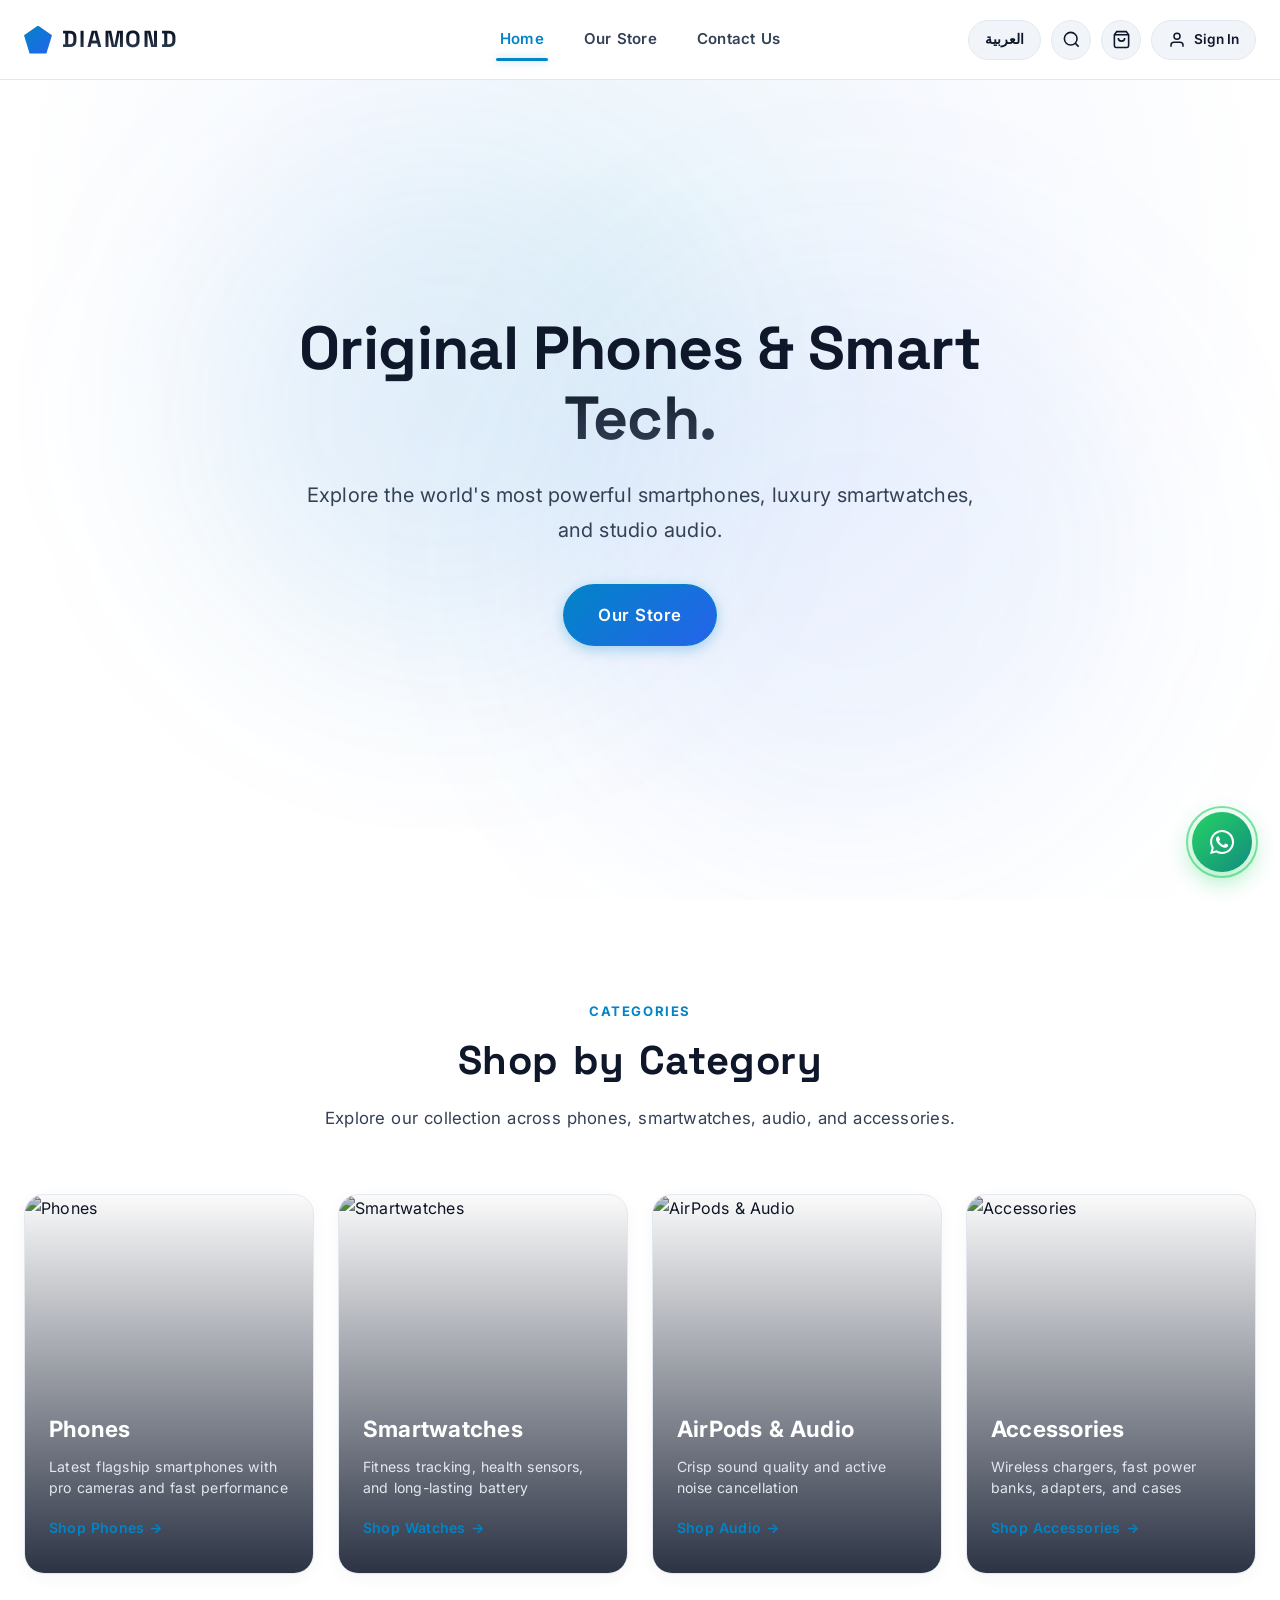
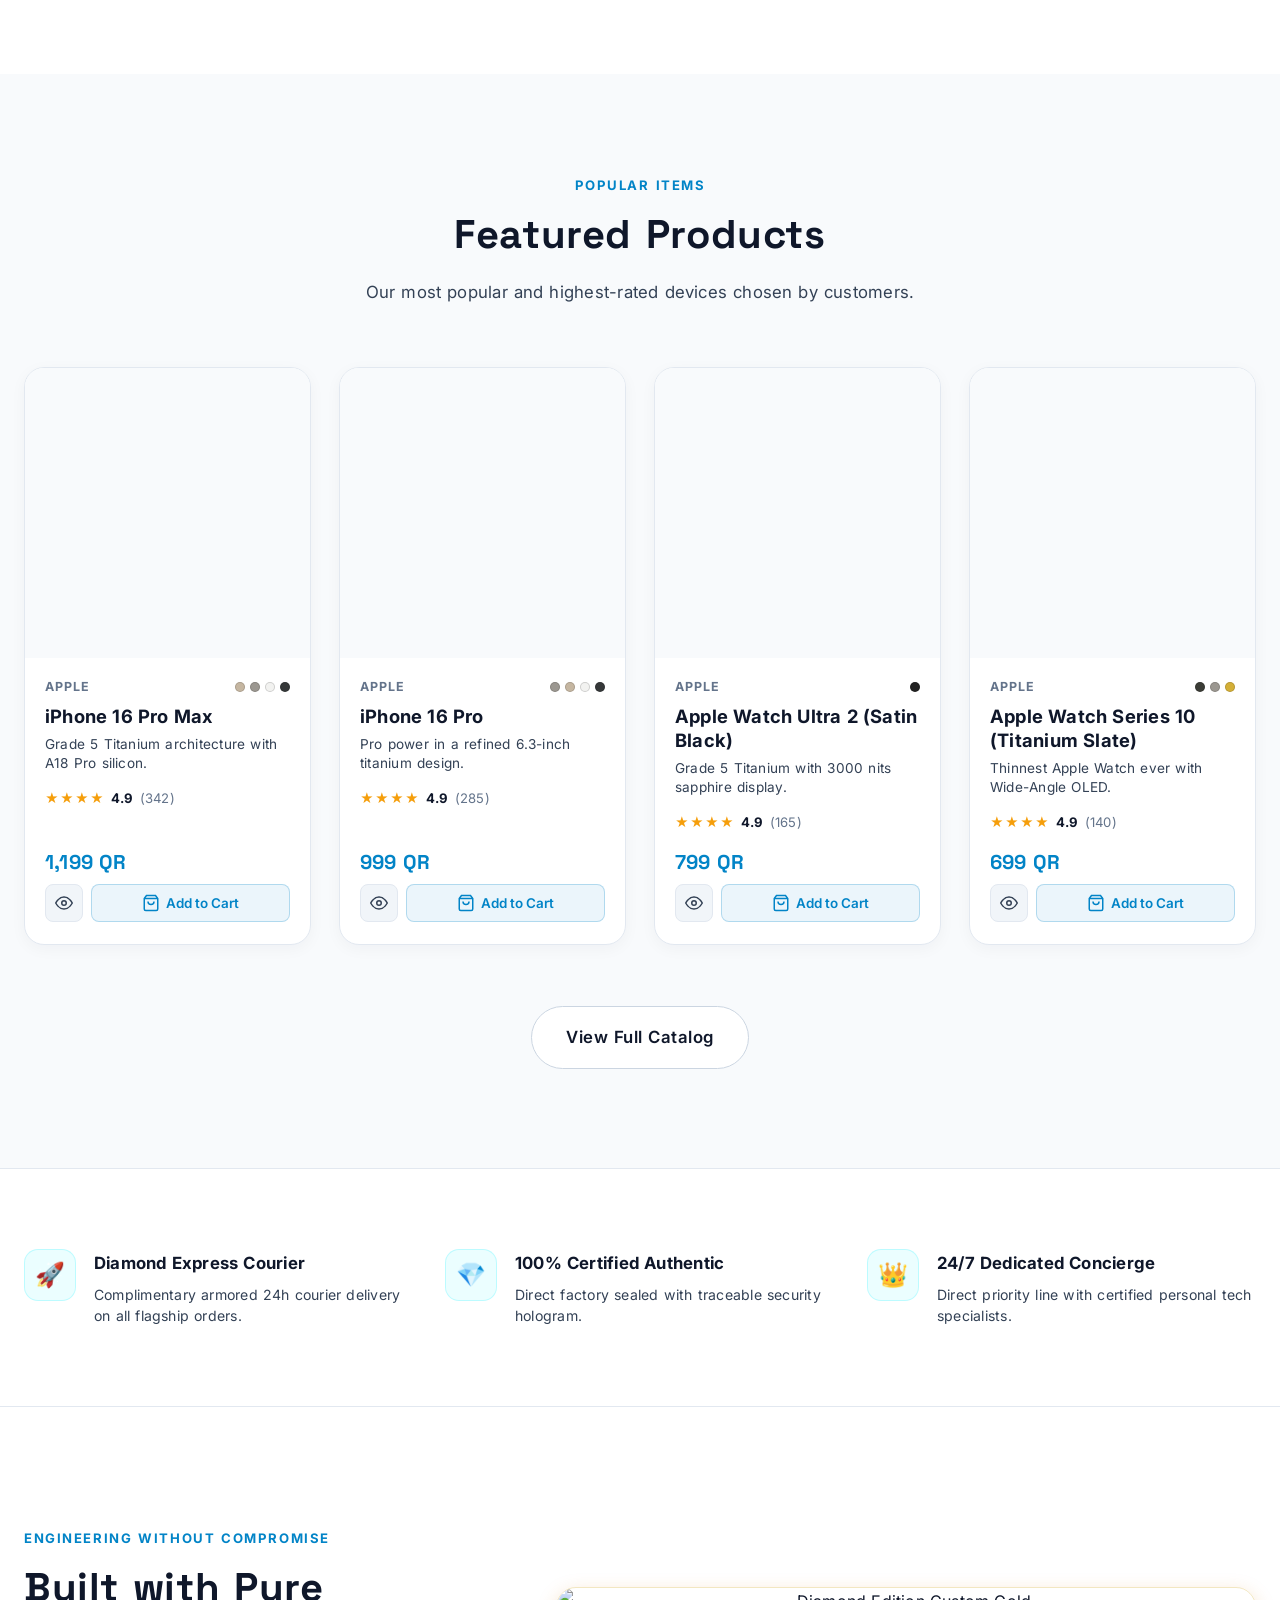
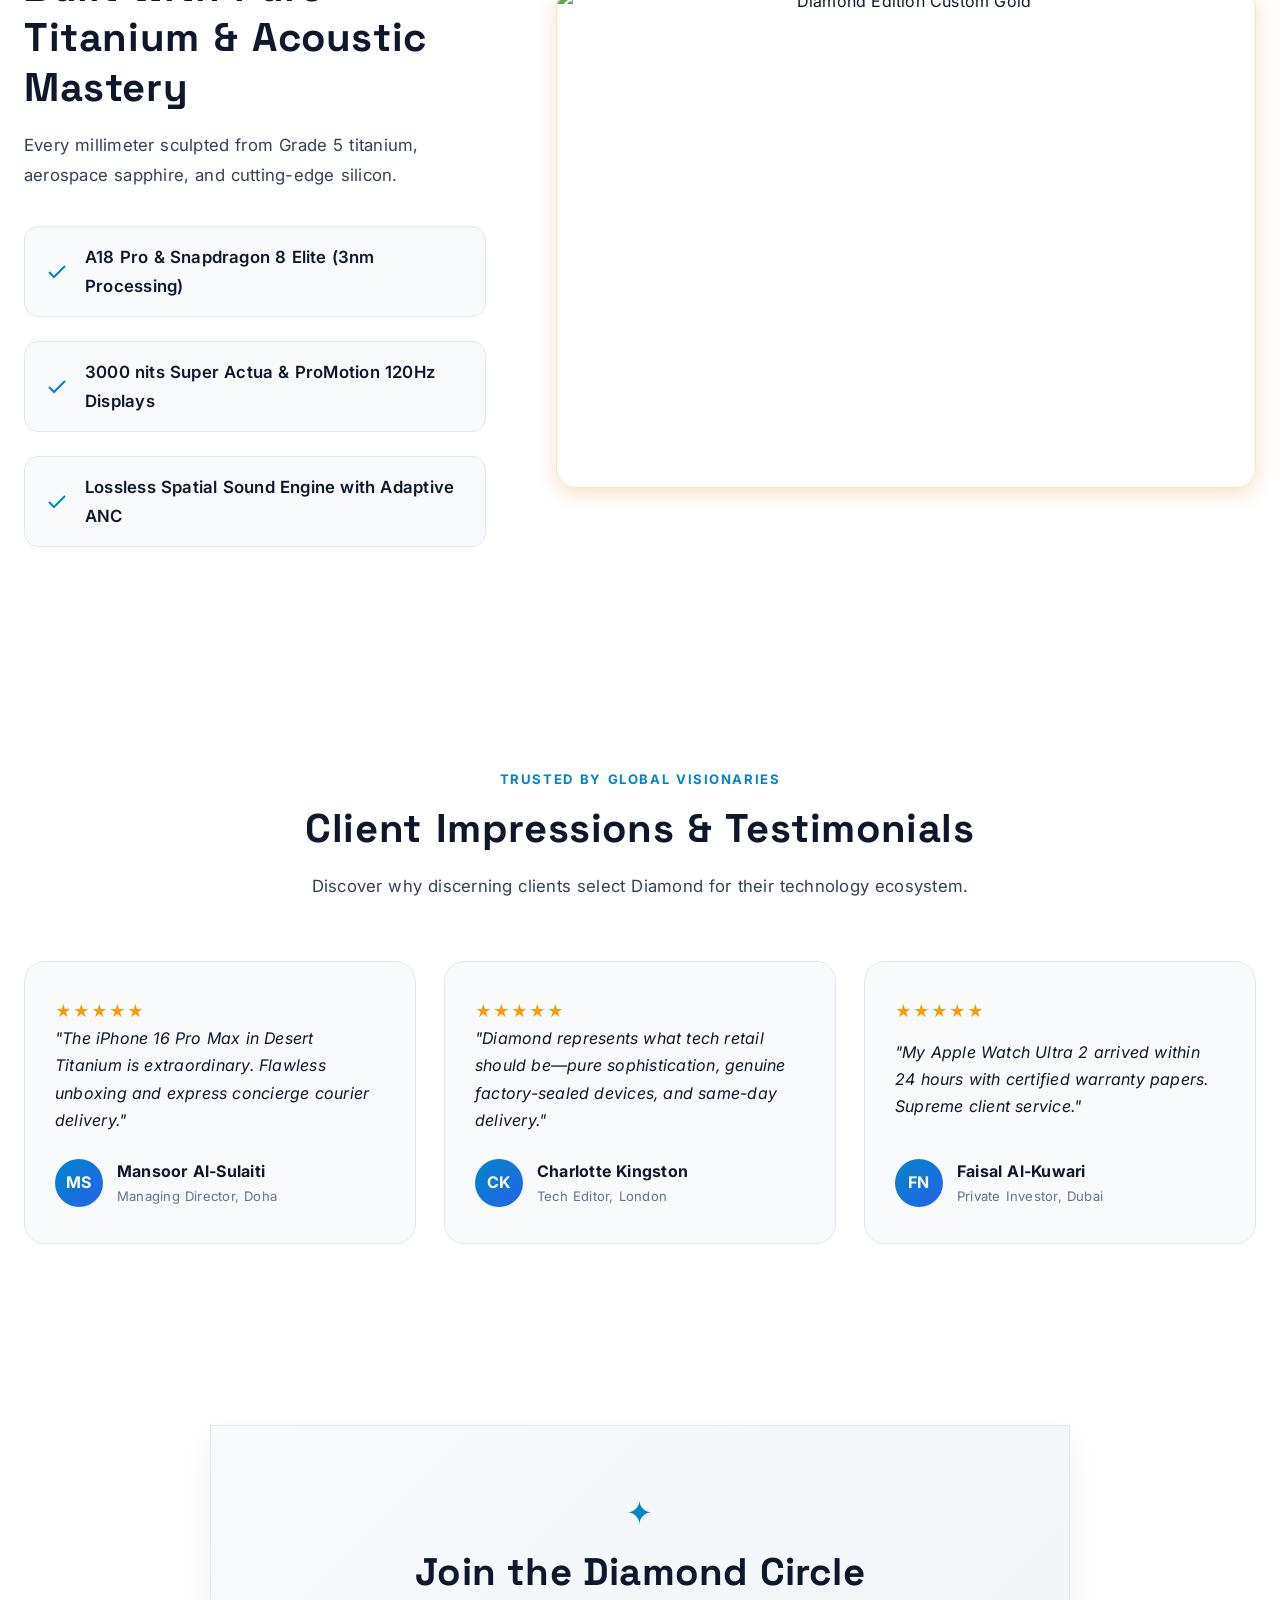
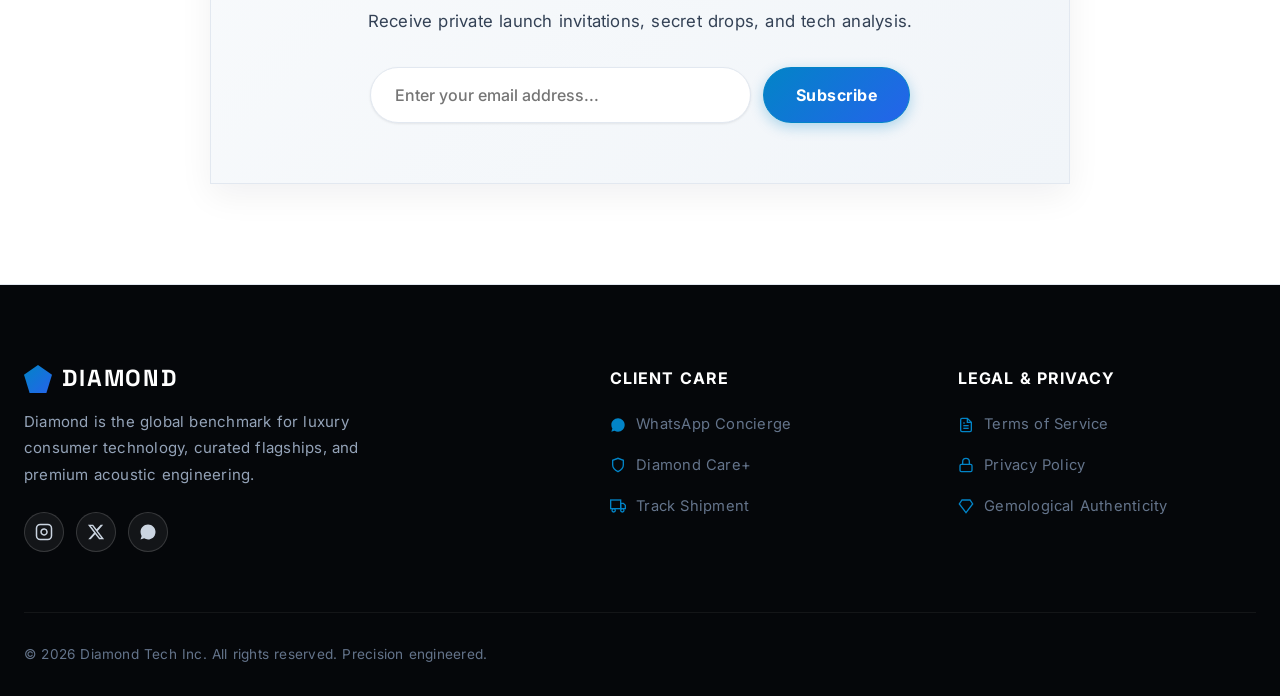
==== commit bfee2f1a: "final changes" ====
--- a/index.html
+++ b/index.html
@@ -47,8 +47,10 @@
   <!-- Preload High-Priority Hero LCP Asset (Exact Match) -->
   <link rel="preload" as="image" href="https://images.unsplash.com/photo-1592750475338-74b7b21085ab?auto=format&fit=crop&w=800&q=80" fetchpriority="high">
   
-  <!-- Favicon Vector -->
+  <!-- Favicon Vector & Web Manifest -->
   <link rel="icon" type="image/svg+xml" href="data:image/svg+xml,<svg xmlns='http://www.w3.org/2000/svg' viewBox='0 0 100 100'><polygon points='50,5 95,35 80,95 20,95 5,35' fill='%2300f0ff'/></svg>">
+  <link rel="manifest" href="manifest.json">
+  <meta name="theme-color" content="#0284c7">
   
   <!-- Stylesheets -->
   <link rel="stylesheet" href="css/style.css">
@@ -56,6 +58,7 @@
   <link rel="stylesheet" href="css/rtl.css">
 </head>
 <body>
+  <a href="#main-content" class="skip-to-content" data-i18n="skipToContent">Skip to content</a>
 
   <!-- Sticky Luxury Header -->
   <header class="diamond-navbar">
@@ -143,7 +146,7 @@
     <div class="drawer-auth-container auth-drawer-container"></div>
   </div>
 
-  <main class="main-content">
+  <main class="main-content" id="main-content">
     <!-- Hero Section -->
     <section class="hero-section">
       <div class="hero-glow-orb hero-glow-1"></div>
--- a/css/style.css
+++ b/css/style.css
@@ -64,6 +64,36 @@
   padding: 0;
   scrollbar-width: none;
   -ms-overflow-style: none;
+}
+
+/* Accessibility: Skip-to-content & Visible Focus */
+.skip-to-content {
+  position: absolute;
+  top: -100px;
+  left: 20px;
+  background: var(--accent-cyan);
+  color: #ffffff;
+  padding: 12px 20px;
+  border-radius: var(--radius-sm);
+  font-weight: 700;
+  z-index: 99999;
+  text-decoration: none;
+  transition: top 0.2s ease-in-out;
+  box-shadow: 0 4px 16px rgba(2, 132, 199, 0.4);
+}
+
+.skip-to-content:focus {
+  top: 20px;
+}
+
+html[dir="rtl"] .skip-to-content {
+  left: auto;
+  right: 20px;
+}
+
+:focus-visible {
+  outline: 2px solid var(--accent-cyan) !important;
+  outline-offset: 2px !important;
 }
 
 ::-webkit-scrollbar {
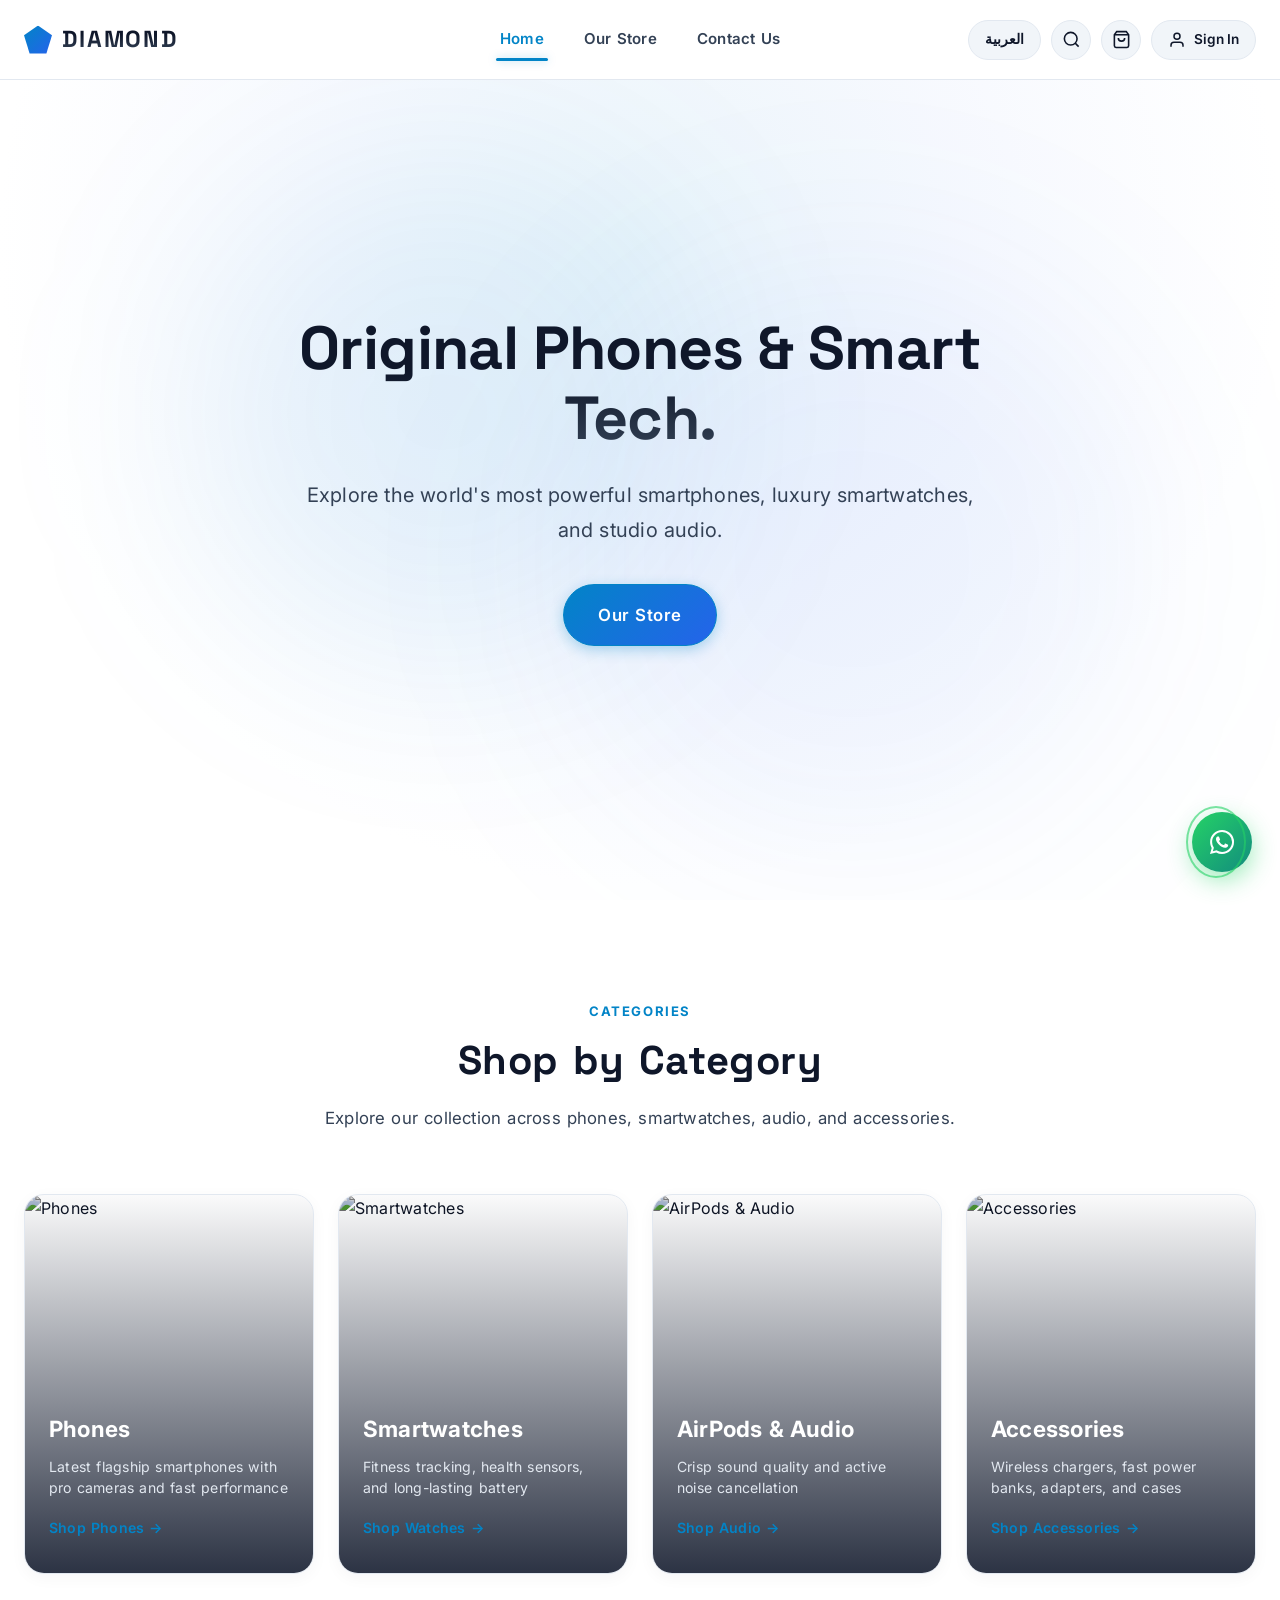
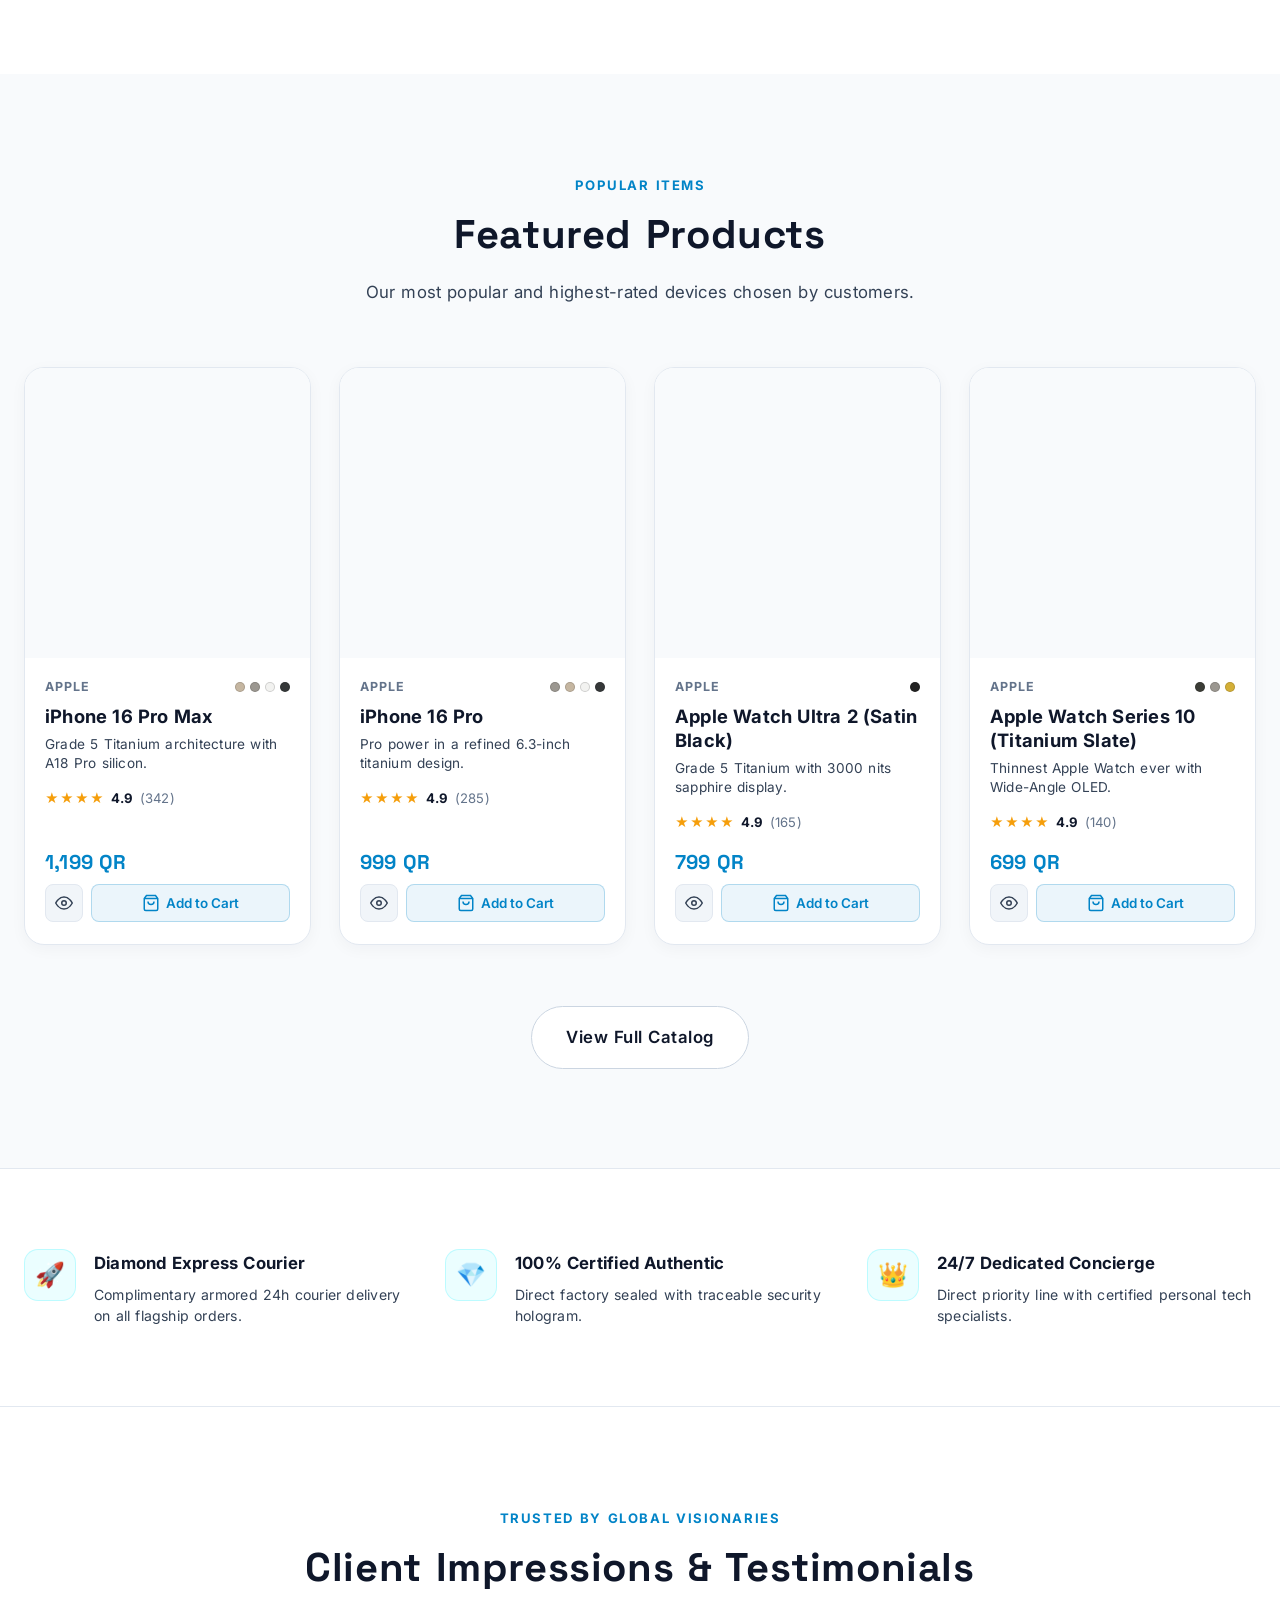
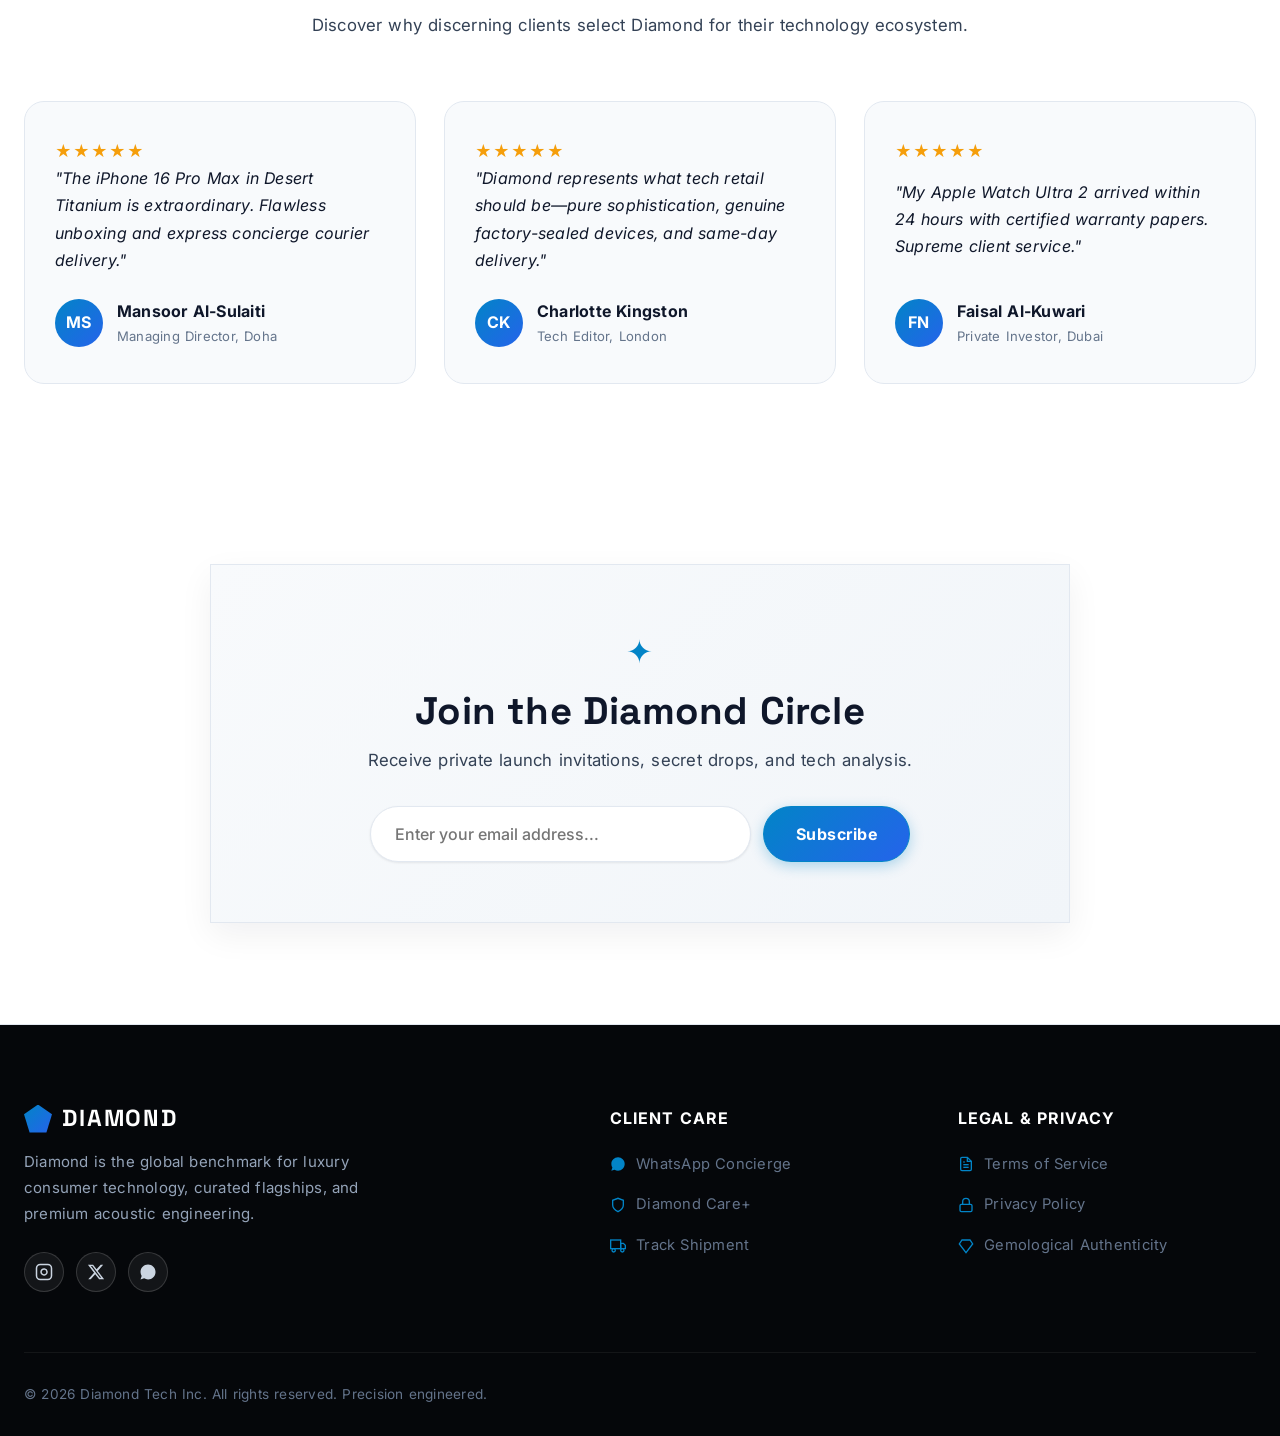
==== commit 15d2a3ea: "animation" ====
--- a/index.html
+++ b/index.html
@@ -277,38 +277,6 @@
       </div>
     </section>
 
-    <!-- Tech Spec Feature Highlight -->
-    <section class="tech-highlight-section">
-      <div class="container">
-        <div class="tech-highlight-grid">
-          <div class="reveal-on-scroll">
-            <span class="section-tag" data-i18n="compareTitle">Engineering Without Compromise</span>
-            <h2 class="section-title" data-i18n="compareHighlightTitle">Built with Pure Titanium & Acoustic Mastery</h2>
-            <p class="section-subtitle" data-i18n="compareSubtitle">Every millimeter sculpted from Grade 5 titanium, aerospace sapphire, and cutting-edge silicon.</p>
-
-            <div class="tech-feature-list">
-              <div class="tech-feature-item">
-                <svg width="24" height="24" viewBox="0 0 24 24" fill="none" stroke="currentColor" stroke-width="2"><polyline points="20 6 9 17 4 12"></polyline></svg>
-                <span data-i18n="compareChip">A18 Pro & Snapdragon 8 Elite (3nm Processing)</span>
-              </div>
-              <div class="tech-feature-item">
-                <svg width="24" height="24" viewBox="0 0 24 24" fill="none" stroke="currentColor" stroke-width="2"><polyline points="20 6 9 17 4 12"></polyline></svg>
-                <span data-i18n="compareDisplay">3000 nits Super Actua & ProMotion 120Hz Displays</span>
-              </div>
-              <div class="tech-feature-item">
-                <svg width="24" height="24" viewBox="0 0 24 24" fill="none" stroke="currentColor" stroke-width="2"><polyline points="20 6 9 17 4 12"></polyline></svg>
-                <span data-i18n="compareAudio">Lossless Spatial Sound Engine with Adaptive ANC</span>
-              </div>
-            </div>
-          </div>
-
-          <div class="tech-media-col reveal-on-scroll" style="text-align: center;">
-            <img src="https://images.unsplash.com/photo-1591337676887-a217a6970a8a?auto=format&fit=crop&w=700&q=80" alt="Diamond Edition Custom Gold" loading="lazy" decoding="async" width="700" height="500" style="border-radius: var(--radius-lg); box-shadow: var(--shadow-gold-glow); max-width: 100%; border: 1px solid rgba(212,175,55,0.3);">
-          </div>
-        </div>
-      </div>
-    </section>
-
     <!-- Testimonials Section -->
     <section class="testimonials-section">
       <div class="container">
--- a/css/style.css
+++ b/css/style.css
@@ -1251,13 +1251,13 @@
 }
 
 .btn-clear-filters {
-  font-size: 0.8rem;
-  font-weight: 600;
-  color: var(--accent-cyan);
-  background: rgba(2, 132, 199, 0.08);
-  border: 1px solid rgba(2, 132, 199, 0.22);
+  font-size: 0.82rem;
+  font-weight: 700;
+  color: #0284c7;
+  background: rgba(2, 132, 199, 0.12);
+  border: 1px solid rgba(2, 132, 199, 0.35);
   border-radius: var(--radius-full);
-  padding: 4px 10px;
+  padding: 5px 12px;
   text-decoration: none;
   transition: all var(--transition-fast);
   white-space: nowrap;
@@ -1931,54 +1931,114 @@
 
 @media (max-width: 768px) {
   .shop-products-grid.list-view .product-card {
-    grid-template-columns: 180px 1fr !important;
-    min-height: 180px !important;
+    grid-template-columns: 140px minmax(0, 1fr) !important;
+    min-height: 140px !important;
+    gap: 0 !important;
+    border-radius: var(--radius-md) !important;
   }
   .shop-products-grid.list-view .product-card-img-wrap-outer {
-    min-height: 180px !important;
+    min-height: 140px !important;
+    height: 100% !important;
   }
   .shop-products-grid.list-view .product-card-body {
-    padding: 14px 16px !important;
+    padding: 12px 14px !important;
+    gap: 6px !important;
+    justify-content: space-between !important;
   }
   .shop-products-grid.list-view .product-card-title {
-    font-size: 1.05rem !important;
+    font-size: 0.98rem !important;
+    margin-bottom: 2px !important;
+    line-height: 1.25 !important;
   }
   .shop-products-grid.list-view .product-card-tagline {
-    font-size: 0.8rem !important;
-    margin-bottom: 8px !important;
+    font-size: 0.75rem !important;
+    margin-bottom: 4px !important;
+    display: -webkit-box !important;
+    -webkit-line-clamp: 1 !important;
+    -webkit-box-orient: vertical !important;
+    overflow: hidden !important;
+  }
+  .shop-products-grid.list-view .product-card-rating {
+    margin-bottom: 4px !important;
+    font-size: 0.74rem !important;
+  }
+  .shop-products-grid.list-view .product-card-footer {
+    padding-top: 8px !important;
+    gap: 8px !important;
+    flex-direction: row !important;
+    align-items: center !important;
+    justify-content: space-between !important;
   }
   .shop-products-grid.list-view .product-card-price {
-    font-size: 1.15rem !important;
+    font-size: 1.1rem !important;
   }
   .shop-products-grid.list-view .btn-card-addcart {
-    height: 36px !important;
-    padding: 0 10px !important;
-    font-size: 0.8rem !important;
+    height: 32px !important;
+    padding: 0 8px !important;
+    font-size: 0.76rem !important;
   }
   .shop-products-grid.list-view .btn-card-quickview {
-    width: 36px !important;
-    height: 36px !important;
-    min-width: 36px !important;
-  }
-}
-
-@media (max-width: 540px) {
+    width: 32px !important;
+    height: 32px !important;
+    min-width: 32px !important;
+  }
+}
+
+@media (max-width: 480px) {
   .shop-products-grid.list-view .product-card {
-    grid-template-columns: 1fr !important;
+    grid-template-columns: 105px minmax(0, 1fr) !important;
+    min-height: 115px !important;
   }
   .shop-products-grid.list-view .product-card-img-wrap-outer {
-    height: 220px !important;
-    min-height: 220px !important;
-  }
-  .shop-products-grid.list-view .product-card-footer {
-    flex-direction: column !important;
-    align-items: stretch !important;
-  }
-  .shop-products-grid.list-view .product-card-actions {
-    width: 100% !important;
+    min-height: 115px !important;
+  }
+  .shop-products-grid.list-view .product-card-body {
+    padding: 8px 10px !important;
+    gap: 3px !important;
+  }
+  .shop-products-grid.list-view .product-card-title {
+    font-size: 0.88rem !important;
+  }
+  .shop-products-grid.list-view .product-card-tagline {
+    display: none !important;
+  }
+  .shop-products-grid.list-view .product-card-price {
+    font-size: 0.98rem !important;
   }
   .shop-products-grid.list-view .btn-card-addcart {
-    flex: 1 !important;
+    height: 28px !important;
+    padding: 0 6px !important;
+    font-size: 0.72rem !important;
+  }
+  .shop-products-grid.list-view .btn-card-addcart svg {
+    display: none !important;
+  }
+  .shop-products-grid.list-view .btn-card-quickview {
+    width: 28px !important;
+    height: 28px !important;
+    min-width: 28px !important;
+  }
+}
+
+@media (max-width: 380px) {
+  .shop-products-grid.list-view .product-card {
+    grid-template-columns: 90px minmax(0, 1fr) !important;
+    min-height: 100px !important;
+  }
+  .shop-products-grid.list-view .product-card-img-wrap-outer {
+    min-height: 100px !important;
+  }
+  .shop-products-grid.list-view .product-card-body {
+    padding: 6px 8px !important;
+  }
+  .shop-products-grid.list-view .product-card-brand {
+    font-size: 0.65rem !important;
+  }
+  .shop-products-grid.list-view .product-card-title {
+    font-size: 0.82rem !important;
+  }
+  .shop-products-grid.list-view .product-card-price {
+    font-size: 0.9rem !important;
   }
 }
 
@@ -2064,6 +2124,150 @@
 }
 
 /* ==========================================================================
+   SKELETON SHIMMER EFFECT (Catalog Instant Filtering Animation)
+   ========================================================================== */
+@keyframes shimmerWave {
+  0% {
+    background-position: -200% 0;
+  }
+  100% {
+    background-position: 200% 0;
+  }
+}
+
+@keyframes skeletonCardFadeIn {
+  from {
+    opacity: 0;
+    transform: scale(0.98);
+  }
+  to {
+    opacity: 1;
+    transform: scale(1);
+  }
+}
+
+.skeleton-shimmer {
+  background: linear-gradient(
+    90deg,
+    #f1f5f9 0%,
+    #e2e8f0 35%,
+    #f8fafc 50%,
+    #e2e8f0 65%,
+    #f1f5f9 100%
+  );
+  background-size: 200% 100%;
+  animation: shimmerWave 1.4s infinite linear;
+  border-radius: 6px;
+}
+
+.skeleton-card {
+  background: #ffffff;
+  border: 1px solid var(--border-subtle);
+  border-radius: var(--radius-lg);
+  overflow: hidden;
+  box-shadow: var(--shadow-sm);
+  display: flex;
+  flex-direction: column;
+  animation: skeletonCardFadeIn 0.2s cubic-bezier(0.16, 1, 0.3, 1);
+  width: 100%;
+  box-sizing: border-box;
+}
+
+.skeleton-card .skeleton-img-wrap {
+  width: 100%;
+  height: 260px;
+  border-radius: 0;
+}
+
+.skeleton-card .skeleton-body {
+  padding: 20px 22px;
+  display: flex;
+  flex-direction: column;
+  gap: 12px;
+}
+
+.skeleton-card .skeleton-line-sm {
+  width: 35%;
+  height: 12px;
+}
+
+.skeleton-card .skeleton-line-title {
+  width: 80%;
+  height: 20px;
+}
+
+.skeleton-card .skeleton-line-sub {
+  width: 95%;
+  height: 14px;
+}
+
+.skeleton-card .skeleton-line-stars {
+  width: 45%;
+  height: 14px;
+}
+
+.skeleton-card .skeleton-footer {
+  display: flex;
+  justify-content: space-between;
+  align-items: center;
+  margin-top: 8px;
+  padding-top: 14px;
+  border-top: 1px solid var(--border-subtle);
+}
+
+.skeleton-card .skeleton-price {
+  width: 32%;
+  height: 24px;
+}
+
+.skeleton-card .skeleton-btn {
+  width: 48%;
+  height: 38px;
+  border-radius: var(--radius-sm);
+}
+
+/* Skeleton List View */
+.shop-products-grid.list-view .skeleton-card {
+  display: grid !important;
+  grid-template-columns: 280px 1fr !important;
+  min-height: 240px !important;
+}
+
+.shop-products-grid.list-view .skeleton-card .skeleton-img-wrap {
+  height: 100% !important;
+  min-height: 240px !important;
+}
+
+@media (max-width: 768px) {
+  .shop-products-grid.list-view .skeleton-card {
+    grid-template-columns: 140px minmax(0, 1fr) !important;
+    min-height: 140px !important;
+  }
+  .shop-products-grid.list-view .skeleton-card .skeleton-img-wrap {
+    min-height: 140px !important;
+  }
+  .shop-products-grid.list-view .skeleton-card .skeleton-body {
+    padding: 12px 14px !important;
+  }
+}
+
+@media (max-width: 480px) {
+  .skeleton-card .skeleton-img-wrap {
+    height: 200px;
+  }
+  .skeleton-card .skeleton-body {
+    padding: 14px 12px;
+  }
+  .shop-products-grid.list-view .skeleton-card {
+    grid-template-columns: 105px minmax(0, 1fr) !important;
+    min-height: 115px !important;
+  }
+  .shop-products-grid.list-view .skeleton-card .skeleton-img-wrap {
+    min-height: 115px !important;
+  }
+}
+
+/* ==========================================================================
    PRODUCT DETAIL PAGE
    ========================================================================== */
 .breadcrumb-bar {
@@ -2475,49 +2679,70 @@
 
 /* Product Tabs Section */
 .product-tabs-section {
-  padding: 60px 0 80px;
+  padding: 50px 0 80px;
   border-top: 1px solid var(--border-subtle);
+  max-width: 100%;
+  box-sizing: border-box;
 }
 
 .tabs-nav-bar {
   display: flex;
+  align-items: center;
+  gap: 12px;
   border-bottom: 2px solid var(--border-subtle);
-  gap: 32px;
-  margin-bottom: 40px;
+  padding-bottom: 12px;
+  margin-bottom: 36px;
+  overflow-x: auto;
+  -webkit-overflow-scrolling: touch;
+  scrollbar-width: none;
+  -ms-overflow-style: none;
+  max-width: 100%;
+  width: 100%;
+  box-sizing: border-box;
+}
+
+.tabs-nav-bar::-webkit-scrollbar {
+  display: none;
+  width: 0;
+  height: 0;
 }
 
 .tab-btn {
-  padding: 16px 0;
-  font-size: 1.05rem;
+  display: inline-flex;
+  align-items: center;
+  justify-content: center;
+  padding: 10px 20px;
+  font-size: 0.95rem;
   font-weight: 600;
-  color: #64748b;
+  color: #475569;
   position: relative;
   cursor: pointer;
-  transition: color var(--transition-fast);
-  background: transparent;
-  border: none;
+  transition: all var(--transition-fast);
+  background: #f8fafc;
+  border: 1px solid var(--border-subtle);
+  border-radius: var(--radius-full);
   outline: none;
+  white-space: nowrap;
+  flex-shrink: 0;
+  user-select: none;
 }
 
 .tab-btn:hover {
+  background: #f1f5f9;
   color: #0f172a;
+  border-color: var(--accent-cyan);
 }
 
 .tab-btn.is-active {
-  color: var(--accent-cyan);
+  background: var(--accent-cyan);
+  color: #ffffff;
+  border-color: var(--accent-cyan);
   font-weight: 700;
+  box-shadow: 0 4px 14px rgba(2, 132, 199, 0.28);
 }
 
 .tab-btn.is-active::after {
-  content: '';
-  position: absolute;
-  bottom: -2px;
-  left: 0;
-  right: 0;
-  height: 3px;
-  background: var(--accent-cyan);
-  border-radius: 2px;
-  box-shadow: 0 2px 8px rgba(2, 132, 199, 0.35);
+  display: none;
 }
 
 .tab-pane {
@@ -5287,5 +5512,166 @@
     right: auto !important;
     left: 8px !important;
   }
-}
-
+
+  /* Product Detail Page Mobile S */
+  .product-detail-section {
+    padding: 20px 0 40px !important;
+  }
+  .product-detail-grid {
+    grid-template-columns: minmax(0, 1fr) !important;
+    gap: 20px !important;
+  }
+  .product-gallery-panel {
+    position: static !important;
+    width: 100% !important;
+    max-width: 100% !important;
+  }
+  .gallery-main-view {
+    height: 240px !important;
+    border-radius: var(--radius-md) !important;
+  }
+  .gallery-thumbs-row {
+    gap: 8px !important;
+    margin-top: 10px !important;
+    overflow-x: auto !important;
+    -webkit-overflow-scrolling: touch !important;
+  }
+  .gallery-thumb-btn {
+    width: 56px !important;
+    height: 56px !important;
+    padding: 4px !important;
+    flex-shrink: 0 !important;
+  }
+  .product-detail-heading {
+    font-size: 1.4rem !important;
+    line-height: 1.25 !important;
+  }
+  .product-detail-subtext {
+    font-size: 0.88rem !important;
+    margin-bottom: 12px !important;
+  }
+  .product-pricing-box {
+    padding: 14px !important;
+    margin-bottom: 16px !important;
+  }
+  .current-price {
+    font-size: 1.6rem !important;
+  }
+  .color-option-btn {
+    padding: 4px 10px !important;
+    font-size: 0.78rem !important;
+  }
+  .storage-chip-btn {
+    padding: 6px 12px !important;
+    font-size: 0.78rem !important;
+  }
+  .qty-and-cart-row {
+    flex-wrap: wrap !important;
+    gap: 8px !important;
+  }
+  .quantity-input-box {
+    padding: 2px 4px !important;
+  }
+  .btn-qty-adj {
+    width: 30px !important;
+    height: 30px !important;
+  }
+  .quantity-input-box input {
+    width: 32px !important;
+    font-size: 0.9rem !important;
+  }
+  .btn-add-to-cart {
+    height: 40px !important;
+    font-size: 0.85rem !important;
+    padding: 0 12px !important;
+  }
+  .btn-product-share {
+    width: 40px !important;
+    height: 40px !important;
+  }
+  .direct-order-buttons-grid {
+    flex-direction: column !important;
+    gap: 8px !important;
+  }
+  .btn-order-whatsapp, .btn-order-call, .btn-buy-now {
+    width: 100% !important;
+    justify-content: center !important;
+    padding: 10px 14px !important;
+    font-size: 0.85rem !important;
+  }
+
+  /* Product Tabs on Mobile S */
+  .product-tabs-section {
+    padding: 30px 0 50px !important;
+  }
+  .tabs-nav-bar {
+    gap: 8px !important;
+    margin-bottom: 24px !important;
+    padding-bottom: 8px !important;
+  }
+  .tab-btn {
+    padding: 8px 14px !important;
+    font-size: 0.82rem !important;
+  }
+  .specs-overview-content h3 {
+    font-size: 1.3rem !important;
+  }
+  .specs-lead-text {
+    font-size: 0.88rem !important;
+    margin-bottom: 18px !important;
+  }
+  .features-key-highlights {
+    grid-template-columns: minmax(0, 1fr) !important;
+    gap: 12px !important;
+  }
+  .highlight-box {
+    padding: 16px !important;
+  }
+  .specs-table-wrapper {
+    border-radius: var(--radius-md) !important;
+  }
+  .spec-row {
+    grid-template-columns: minmax(0, 1fr) !important;
+    padding: 10px 12px !important;
+    gap: 2px !important;
+  }
+  .spec-name {
+    font-size: 0.82rem !important;
+  }
+  .spec-value {
+    font-size: 0.82rem !important;
+  }
+  .in-the-box-list {
+    grid-template-columns: minmax(0, 1fr) !important;
+    padding: 16px !important;
+    gap: 10px !important;
+  }
+  .reviews-header-summary {
+    flex-direction: column !important;
+    align-items: stretch !important;
+    gap: 12px !important;
+  }
+  .btn-write-review {
+    width: 100% !important;
+    text-align: center !important;
+  }
+}
+
+/* Global Strict Zero-Horizontal-Scroll Enforcer */
+html, body {
+  overflow-x: hidden !important;
+  max-width: 100% !important;
+  width: 100% !important;
+  position: relative !important;
+}
+
+*, *::before, *::after {
+  max-width: 100%;
+}
+
+img, video, iframe, canvas, svg {
+  max-width: 100% !important;
+  height: auto;
+}
+
+
--- a/css/components.css
+++ b/css/components.css
@@ -2713,3 +2713,26 @@
   }
 }
 
+/* Mobile S Overrides (<= 380px) */
+@media (max-width: 380px) {
+  .diamond-modal-container {
+    padding: 4px 2px;
+  }
+  .auth-modal-card {
+    padding: 24px 14px;
+    border-radius: var(--radius-md);
+  }
+  .auth-title {
+    font-size: 1.25rem;
+  }
+  .form-input, .form-select, .form-textarea {
+    font-size: 0.84rem;
+    padding: 10px 12px;
+  }
+  .btn-whatsapp-floating {
+    width: 46px;
+    height: 46px;
+  }
+}
+
+
--- a/css/rtl.css
+++ b/css/rtl.css
@@ -168,3 +168,9 @@
   flex-direction: row-reverse;
 }
 
+/* Tabs Nav Bar RTL */
+html[dir="rtl"] .tabs-nav-bar {
+  flex-direction: row;
+}
+
+
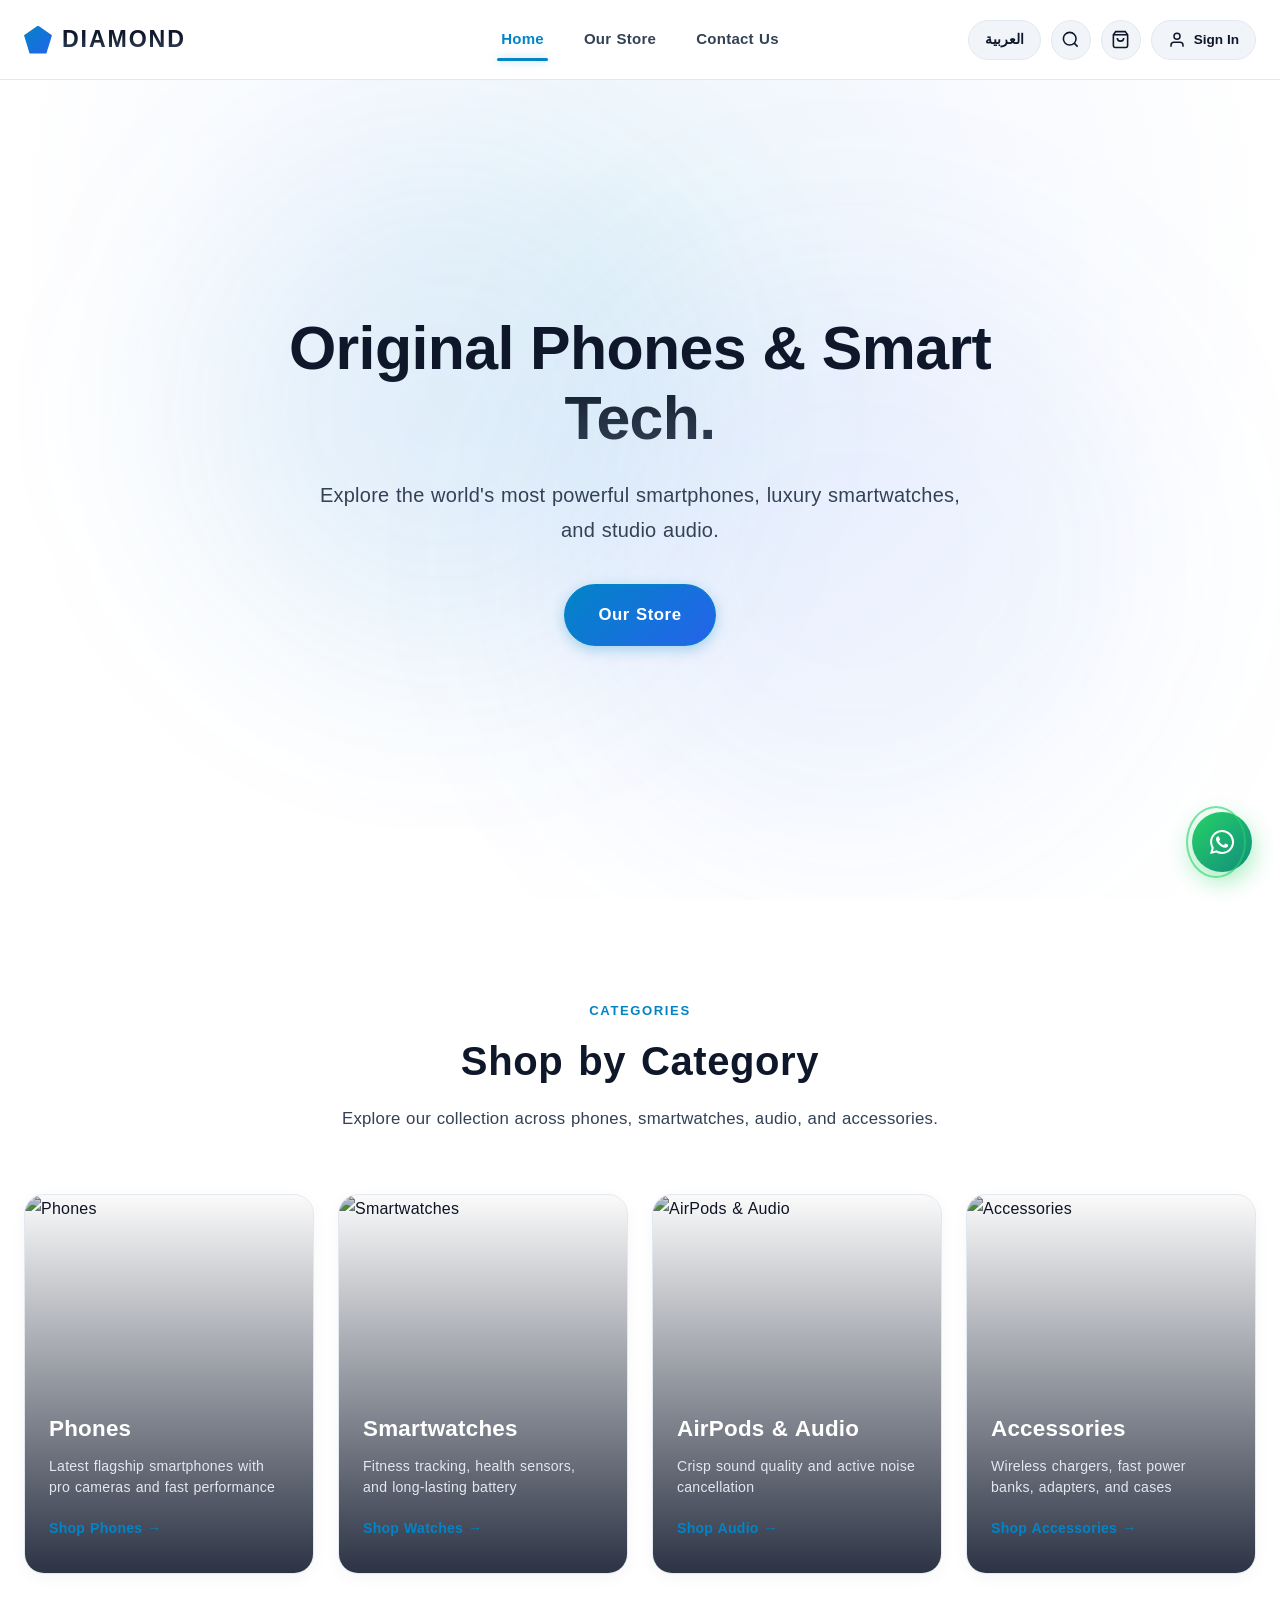
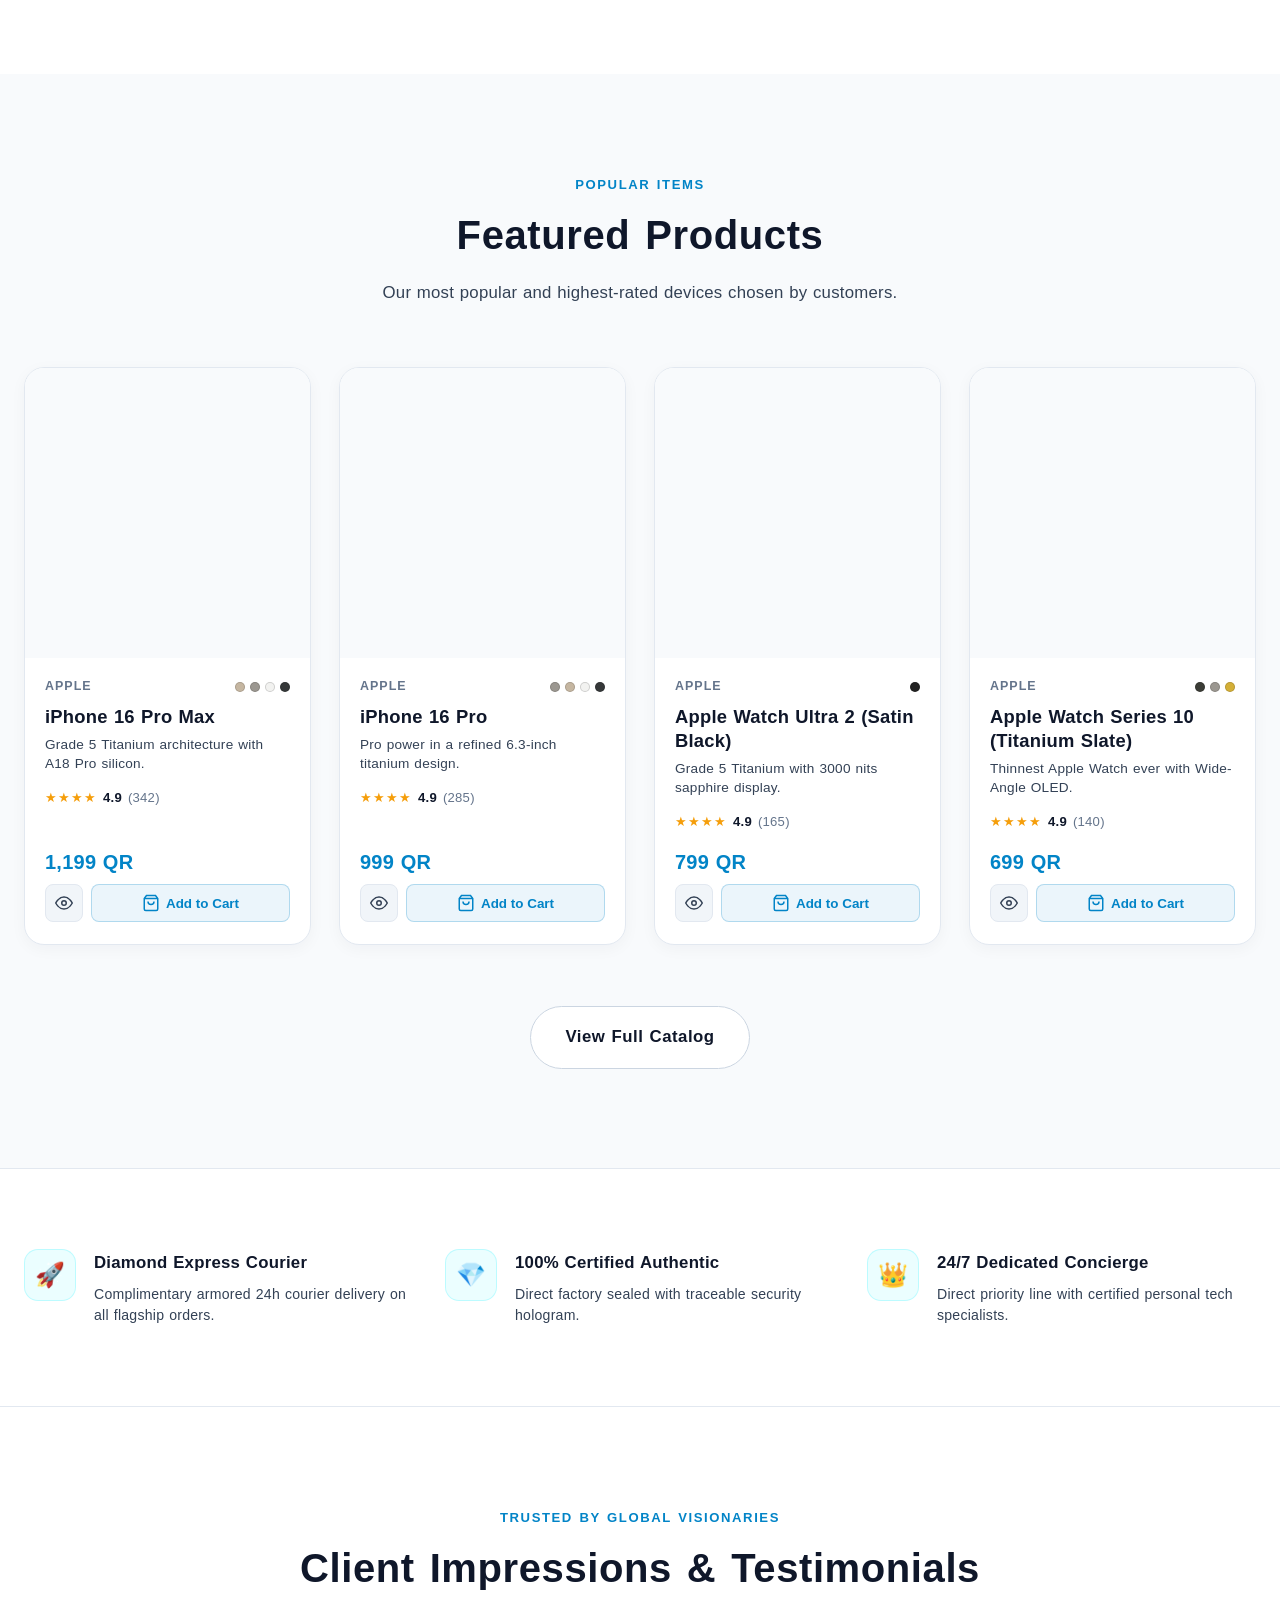
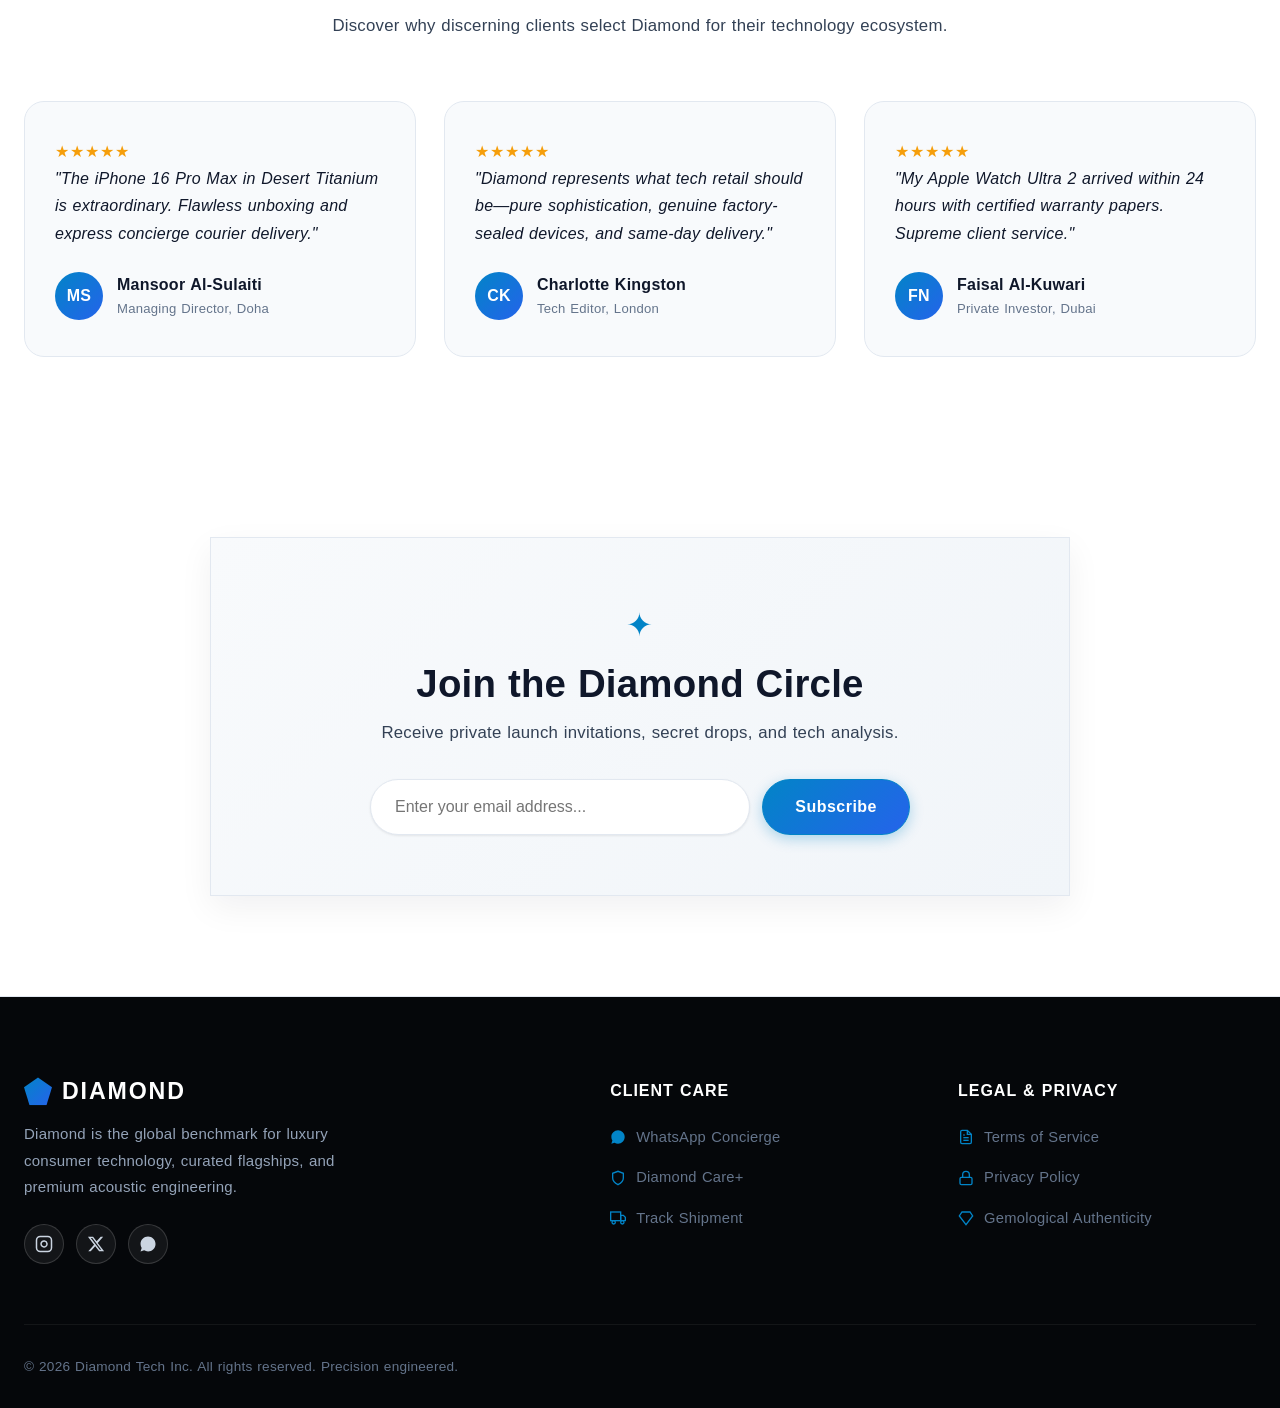
==== commit 26e59b55: "changes" ====
--- a/index.html
+++ b/index.html
@@ -3,6 +3,7 @@
 <head>
   <meta charset="UTF-8">
   <meta name="viewport" content="width=device-width, initial-scale=1.0">
+  <meta http-equiv="Content-Security-Policy" content="default-src 'self' 'unsafe-inline' 'unsafe-eval' data: blob: https:; img-src 'self' data: blob: https: https://images.unsplash.com; font-src 'self' data: https://fonts.gstatic.com; style-src 'self' 'unsafe-inline' https://fonts.googleapis.com; script-src 'self' 'unsafe-inline' 'unsafe-eval' https:;">
   <title>Diamond — Next-Gen Tech Elegance | Flagship Phones, Watches & Audio</title>
   <meta name="description" content="Discover Diamond - the luxury benchmark for flagship smartphones, sapphire smartwatches, Hi-Res AirPods, and titanium accessories.">
   <link rel="canonical" href="https://diamondtech.luxury/index.html">
@@ -13,7 +14,8 @@
   <link rel="preconnect" href="https://fonts.googleapis.com">
   <link rel="preconnect" href="https://fonts.gstatic.com" crossorigin>
   <link rel="dns-prefetch" href="https://fonts.gstatic.com">
-  <link href="https://fonts.googleapis.com/css2?family=Cairo:wght@400;600;700;800&family=Inter:wght@400;500;600;700;800&family=Space+Grotesk:wght@600;700&display=swap" rel="stylesheet">
+  <link href="https://fonts.googleapis.com/css2?family=Cairo:wght@400;600;700;800&family=Inter:wght@400;500;600;700;800&family=Space+Grotesk:wght@600;700&display=swap" rel="stylesheet" media="print" onload="this.media='all'">
+  <noscript><link rel="stylesheet" href="https://fonts.googleapis.com/css2?family=Cairo:wght@400;600;700;800&family=Inter:wght@400;500;600;700;800&family=Space+Grotesk:wght@600;700&display=swap"></noscript>
 
   <!-- Open Graph / Facebook / WhatsApp -->
   <meta property="og:type" content="website">
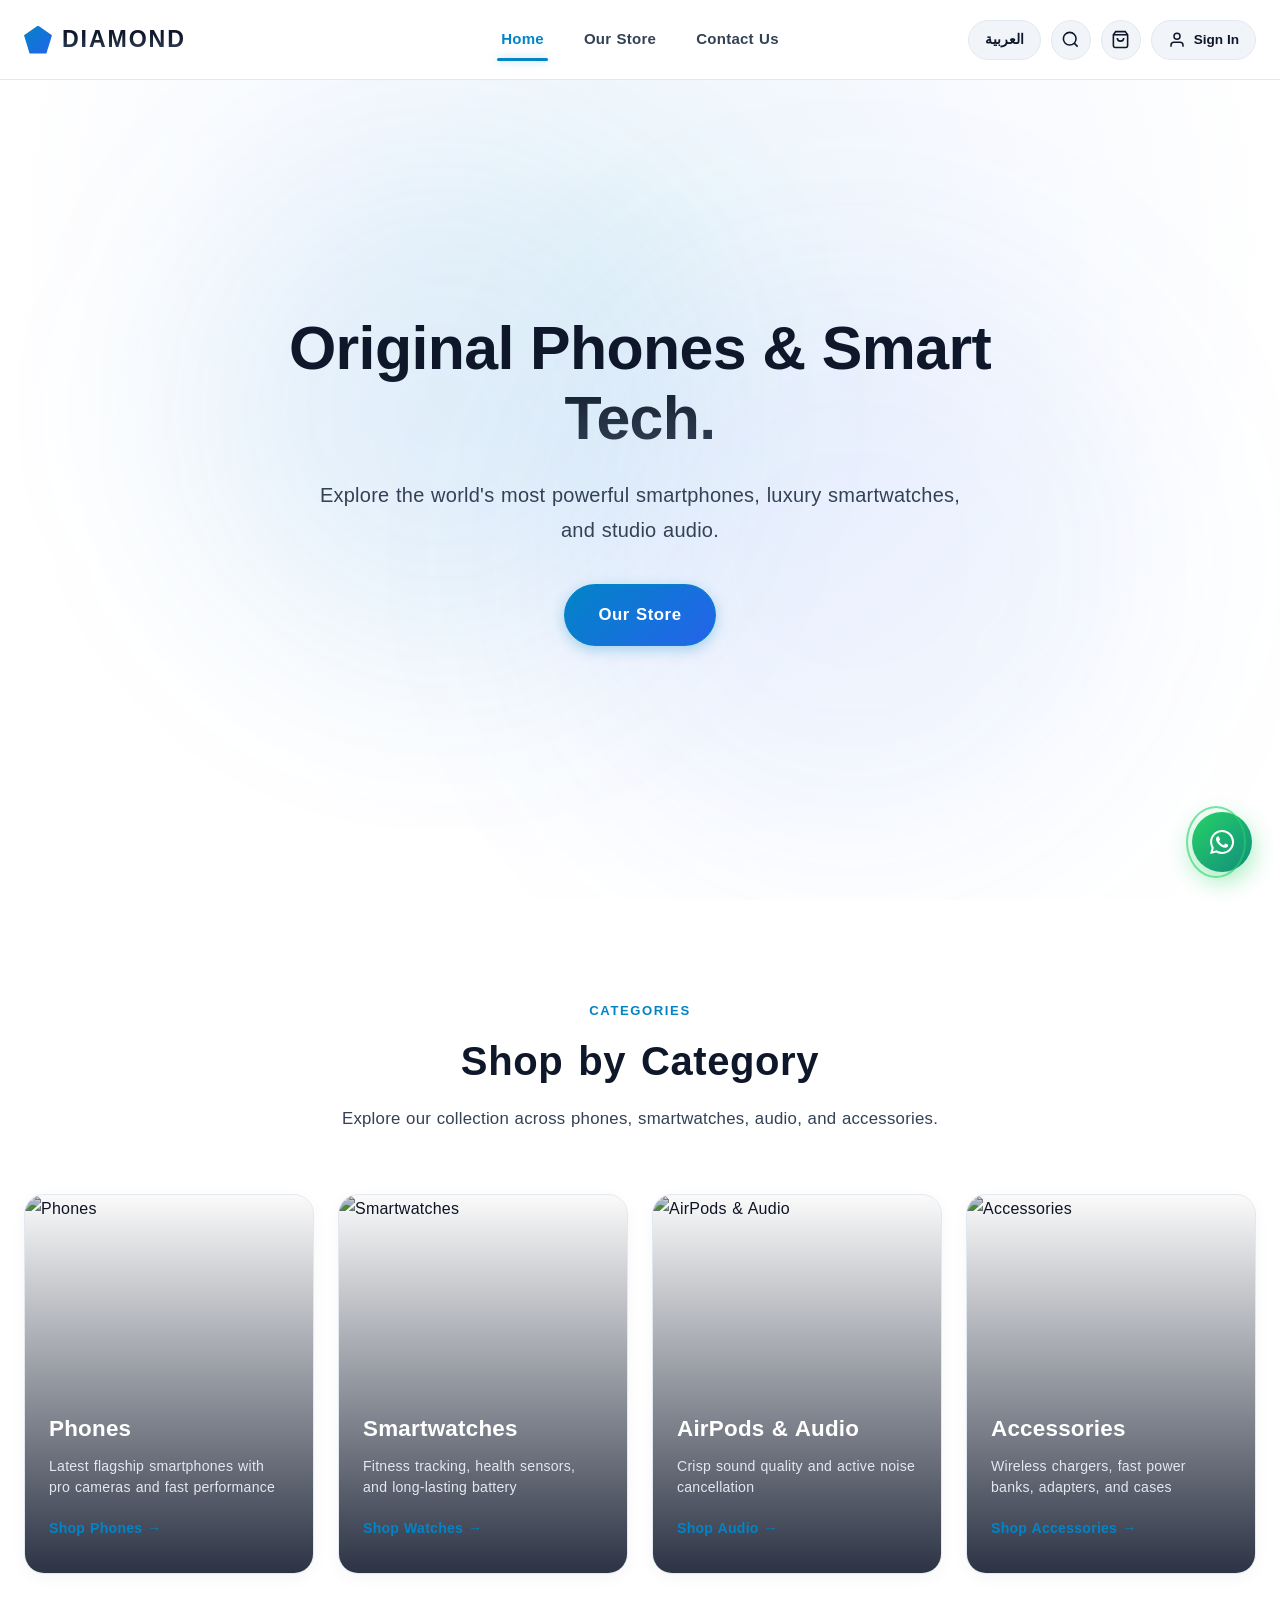
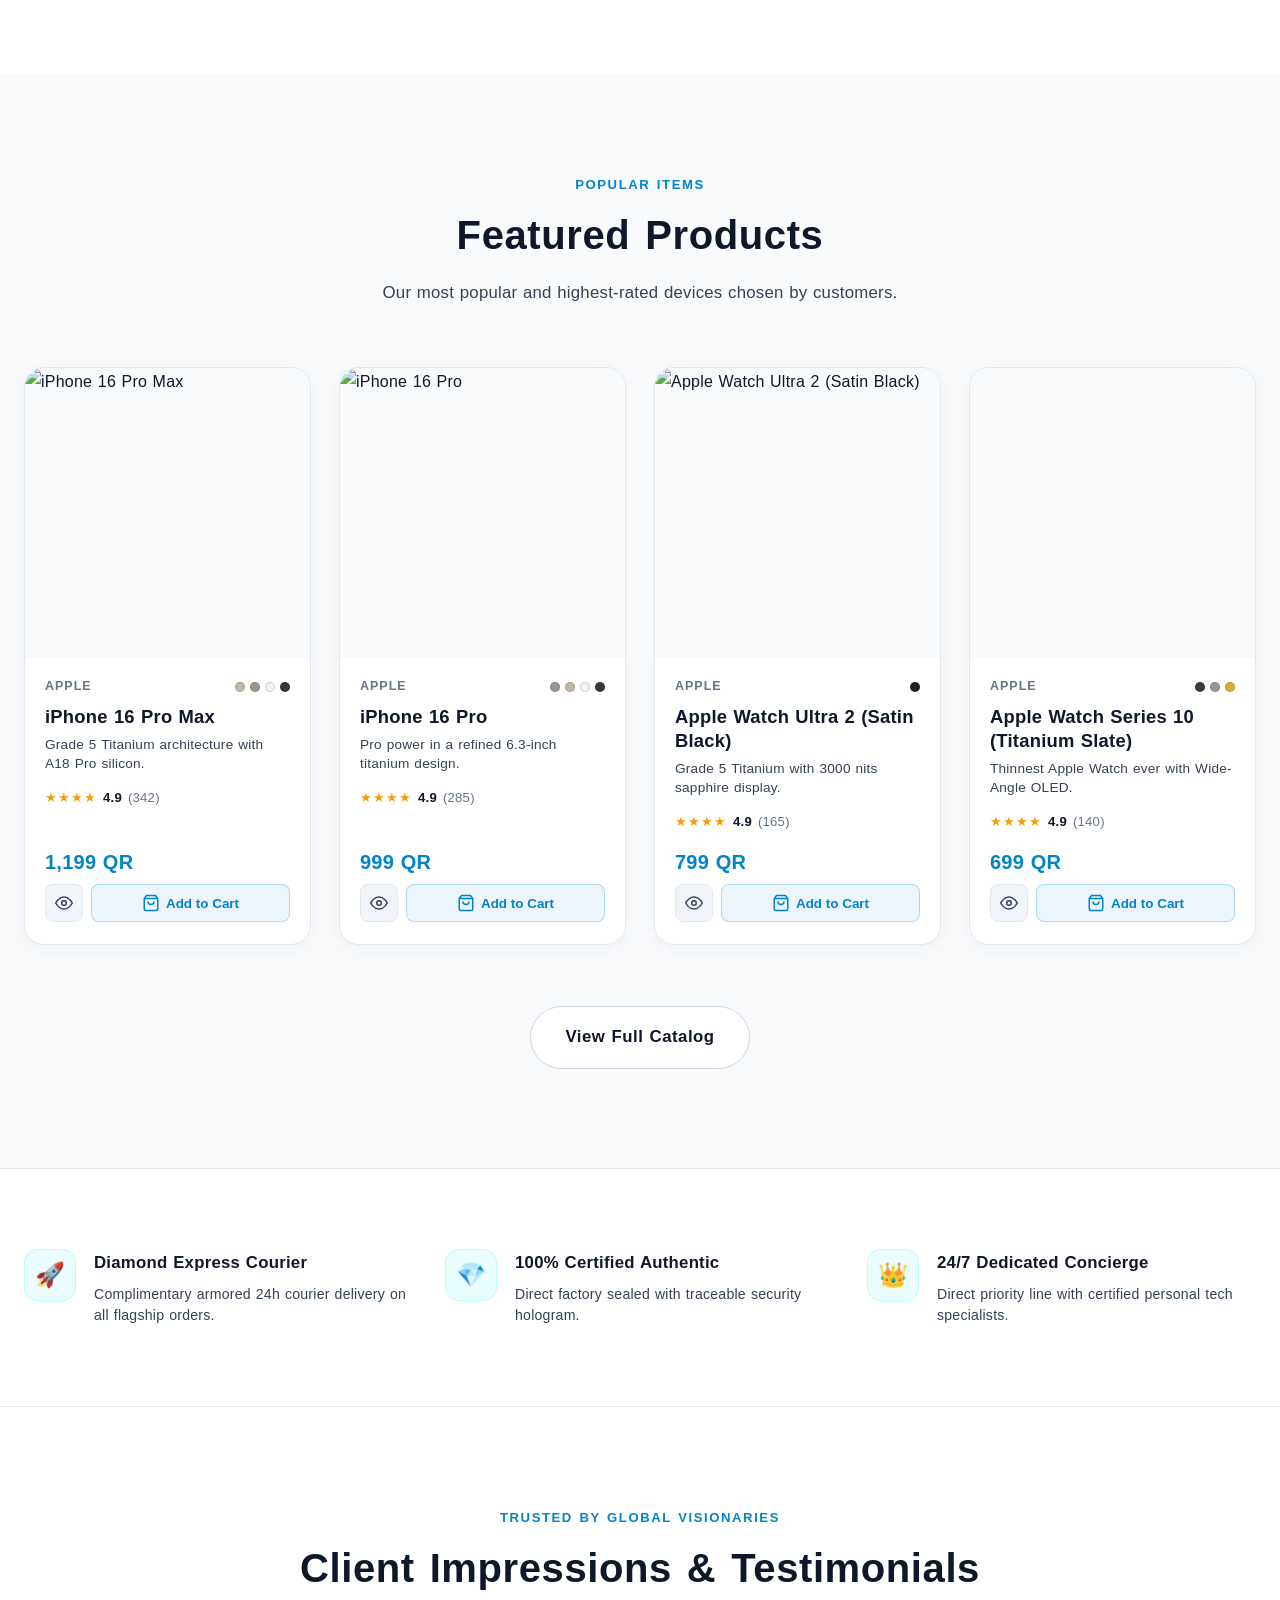
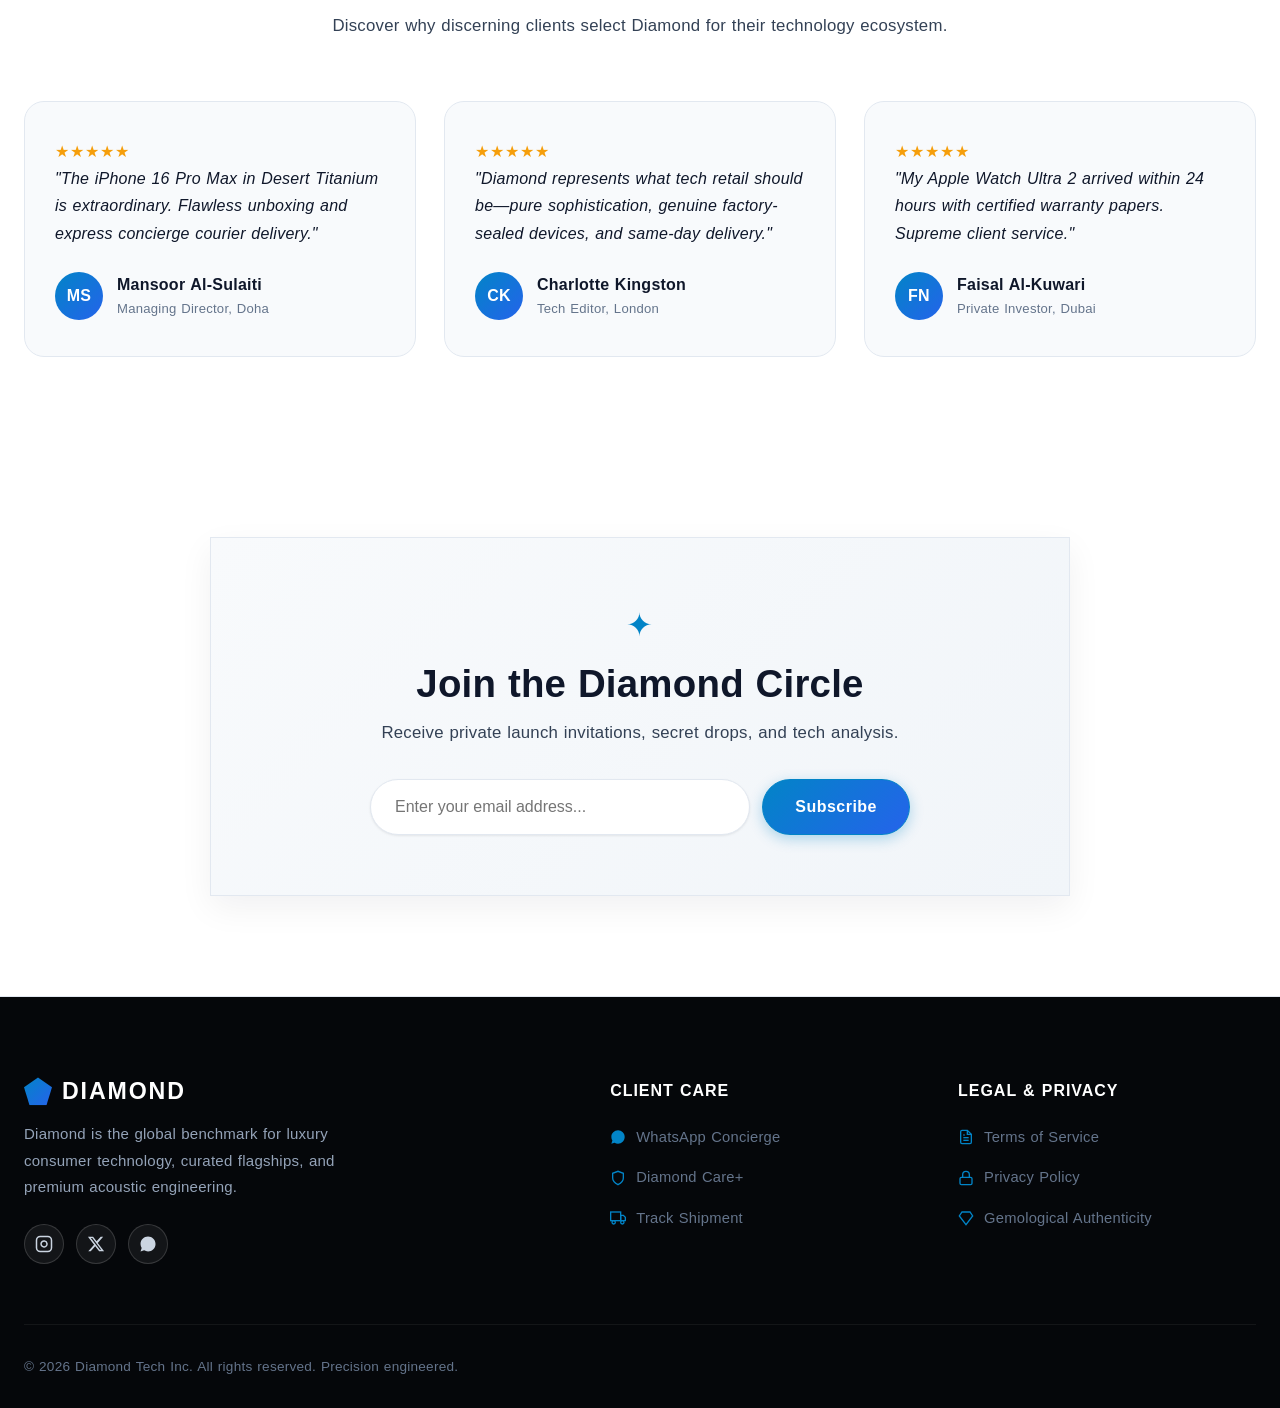
==== commit 885d30b6: "changes" ====
--- a/index.html
+++ b/index.html
@@ -3,7 +3,8 @@
 <head>
   <meta charset="UTF-8">
   <meta name="viewport" content="width=device-width, initial-scale=1.0">
-  <meta http-equiv="Content-Security-Policy" content="default-src 'self' 'unsafe-inline' 'unsafe-eval' data: blob: https:; img-src 'self' data: blob: https: https://images.unsplash.com; font-src 'self' data: https://fonts.gstatic.com; style-src 'self' 'unsafe-inline' https://fonts.googleapis.com; script-src 'self' 'unsafe-inline' 'unsafe-eval' https:;">
+  <meta name="referrer" content="strict-origin-when-cross-origin">
+  <meta http-equiv="Content-Security-Policy" content="default-src 'self' data: blob: https:; img-src 'self' data: blob: https: https://images.unsplash.com; font-src 'self' data: https://fonts.gstatic.com; style-src 'self' 'unsafe-inline' https://fonts.googleapis.com; script-src 'self' 'unsafe-inline';">
   <title>Diamond — Next-Gen Tech Elegance | Flagship Phones, Watches & Audio</title>
   <meta name="description" content="Discover Diamond - the luxury benchmark for flagship smartphones, sapphire smartwatches, Hi-Res AirPods, and titanium accessories.">
   <link rel="canonical" href="https://diamondtech.luxury/index.html">
@@ -427,12 +428,7 @@
     </div>
   </footer>
 
-  <!-- Deferred Scripts -->
-  <script src="js/products.js" defer></script>
-  <script src="js/i18n.js" defer></script>
-  <script src="js/cart.js" defer></script>
-  <script src="js/auth.js" defer></script>
-  <script src="js/shop.js" defer></script>
-  <script src="js/app.js" defer></script>
+  <!-- Application Script Module -->
+  <script type="module" src="js/app.js"></script>
 </body>
 </html>
